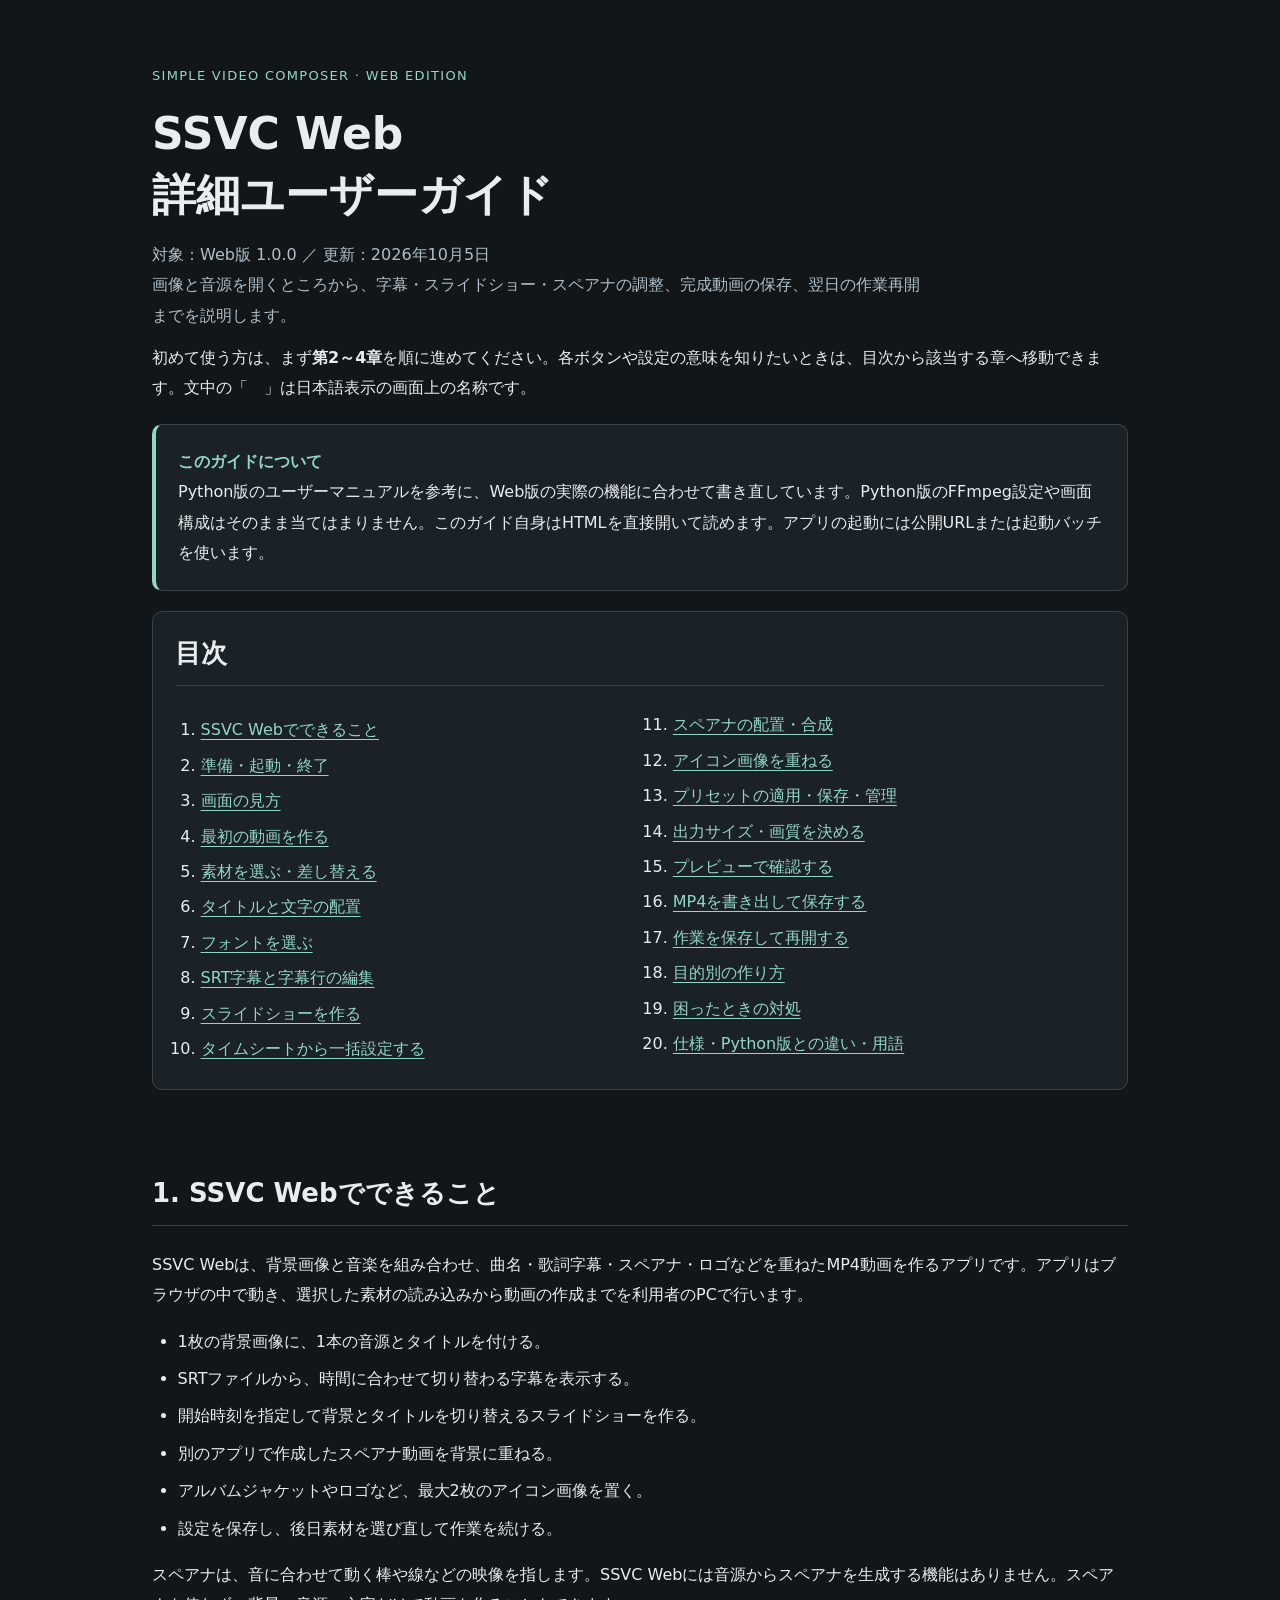
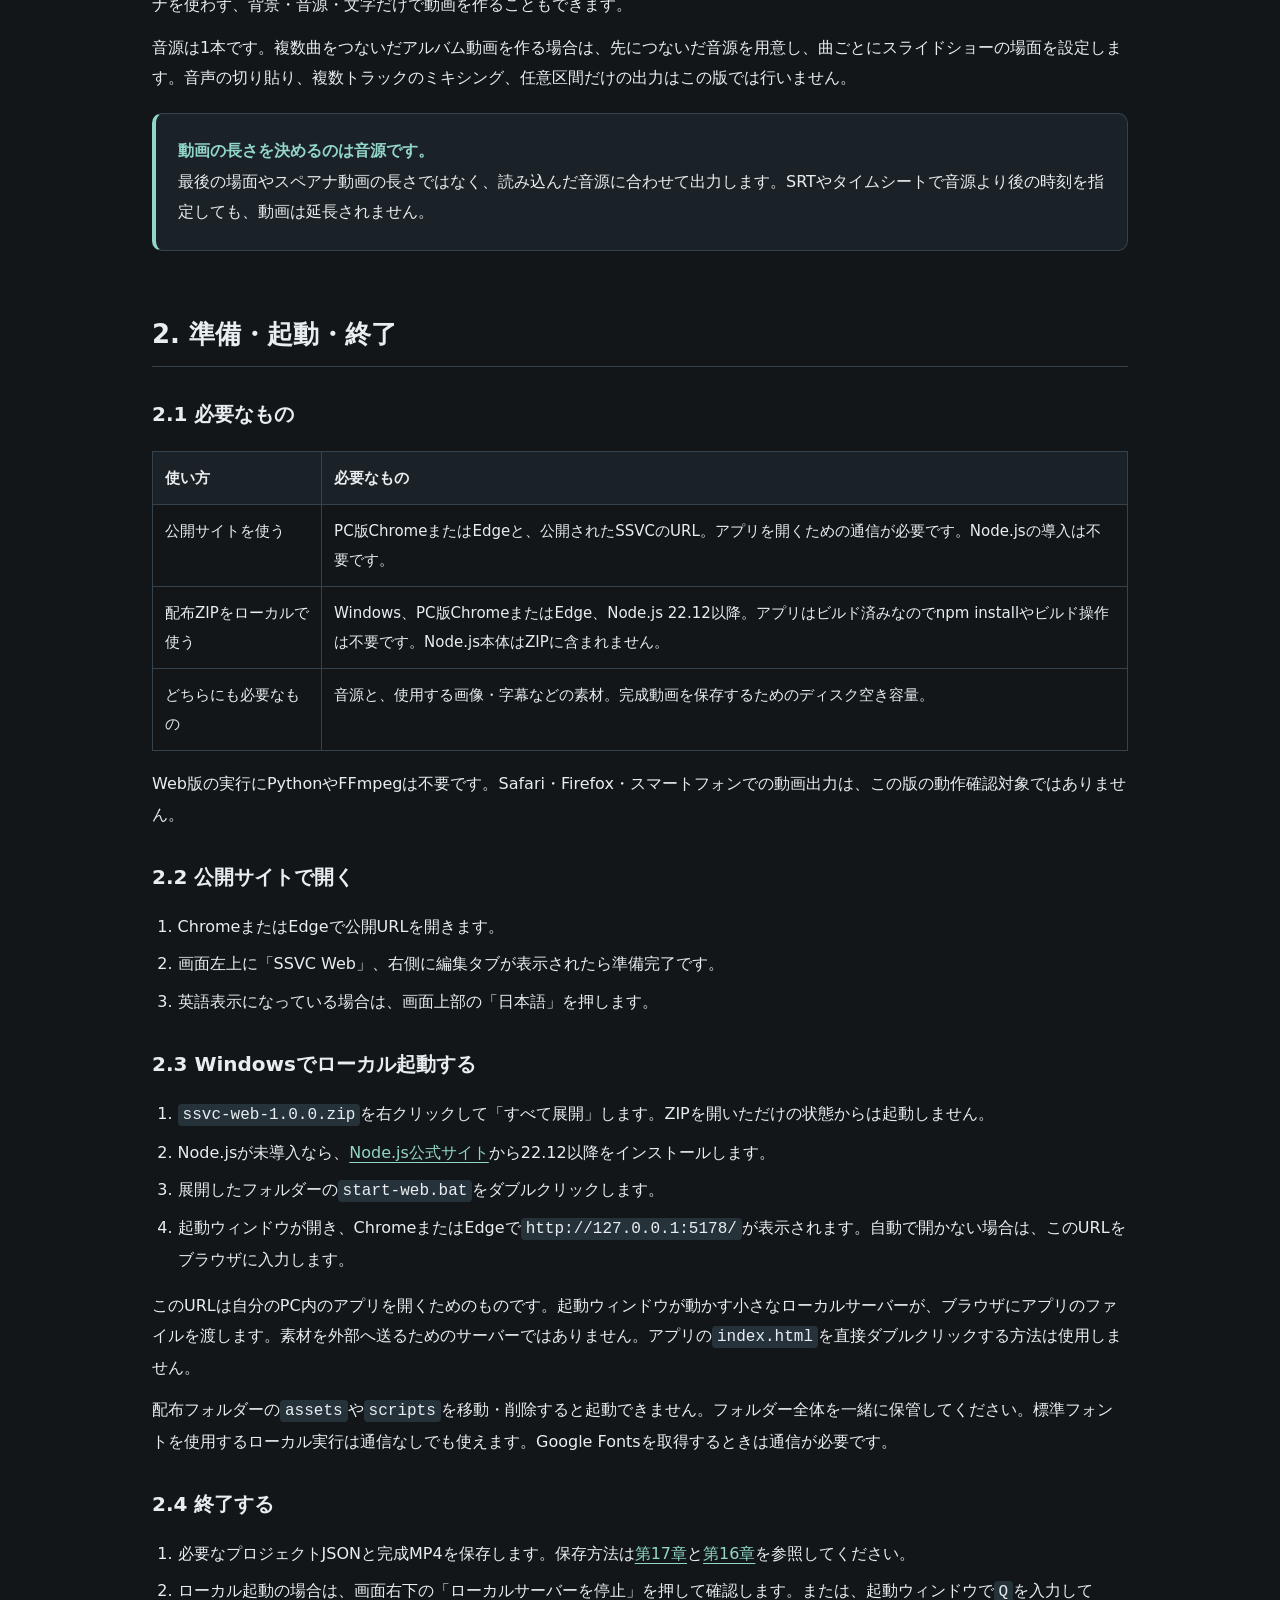
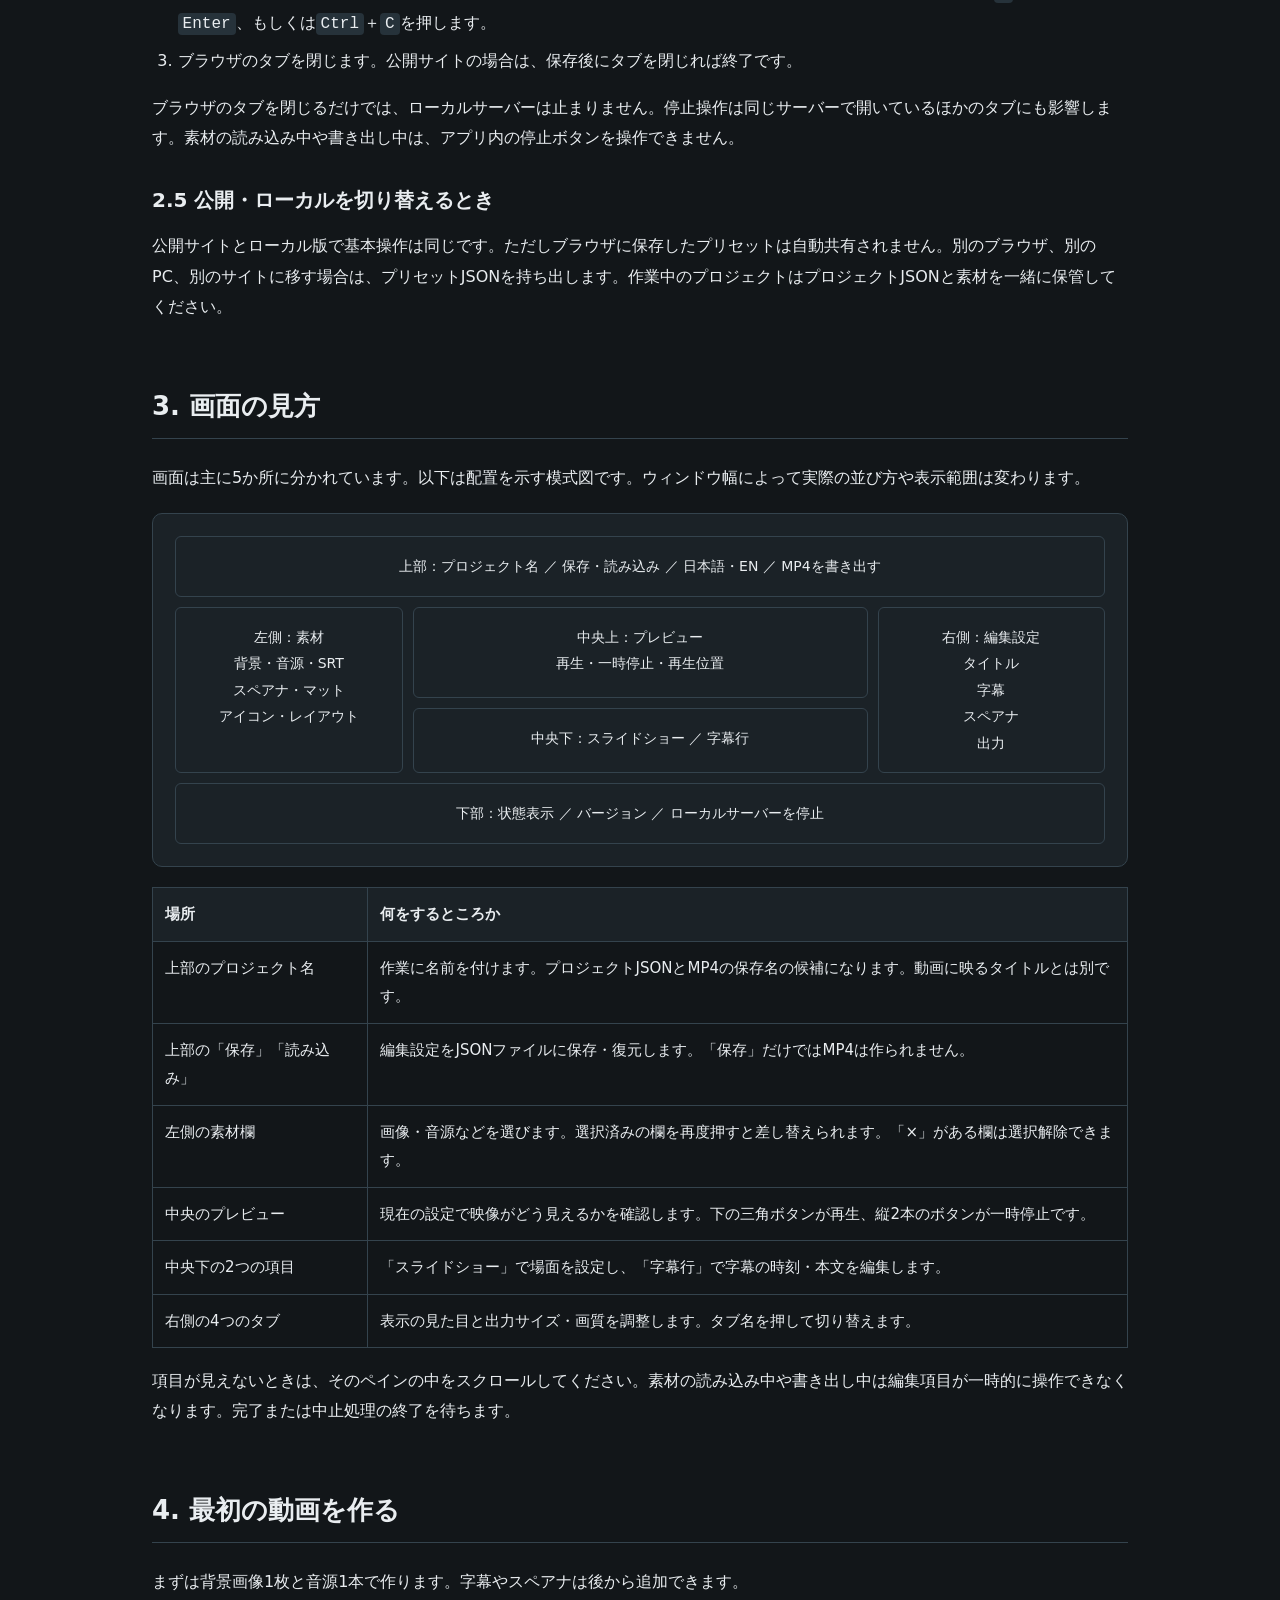
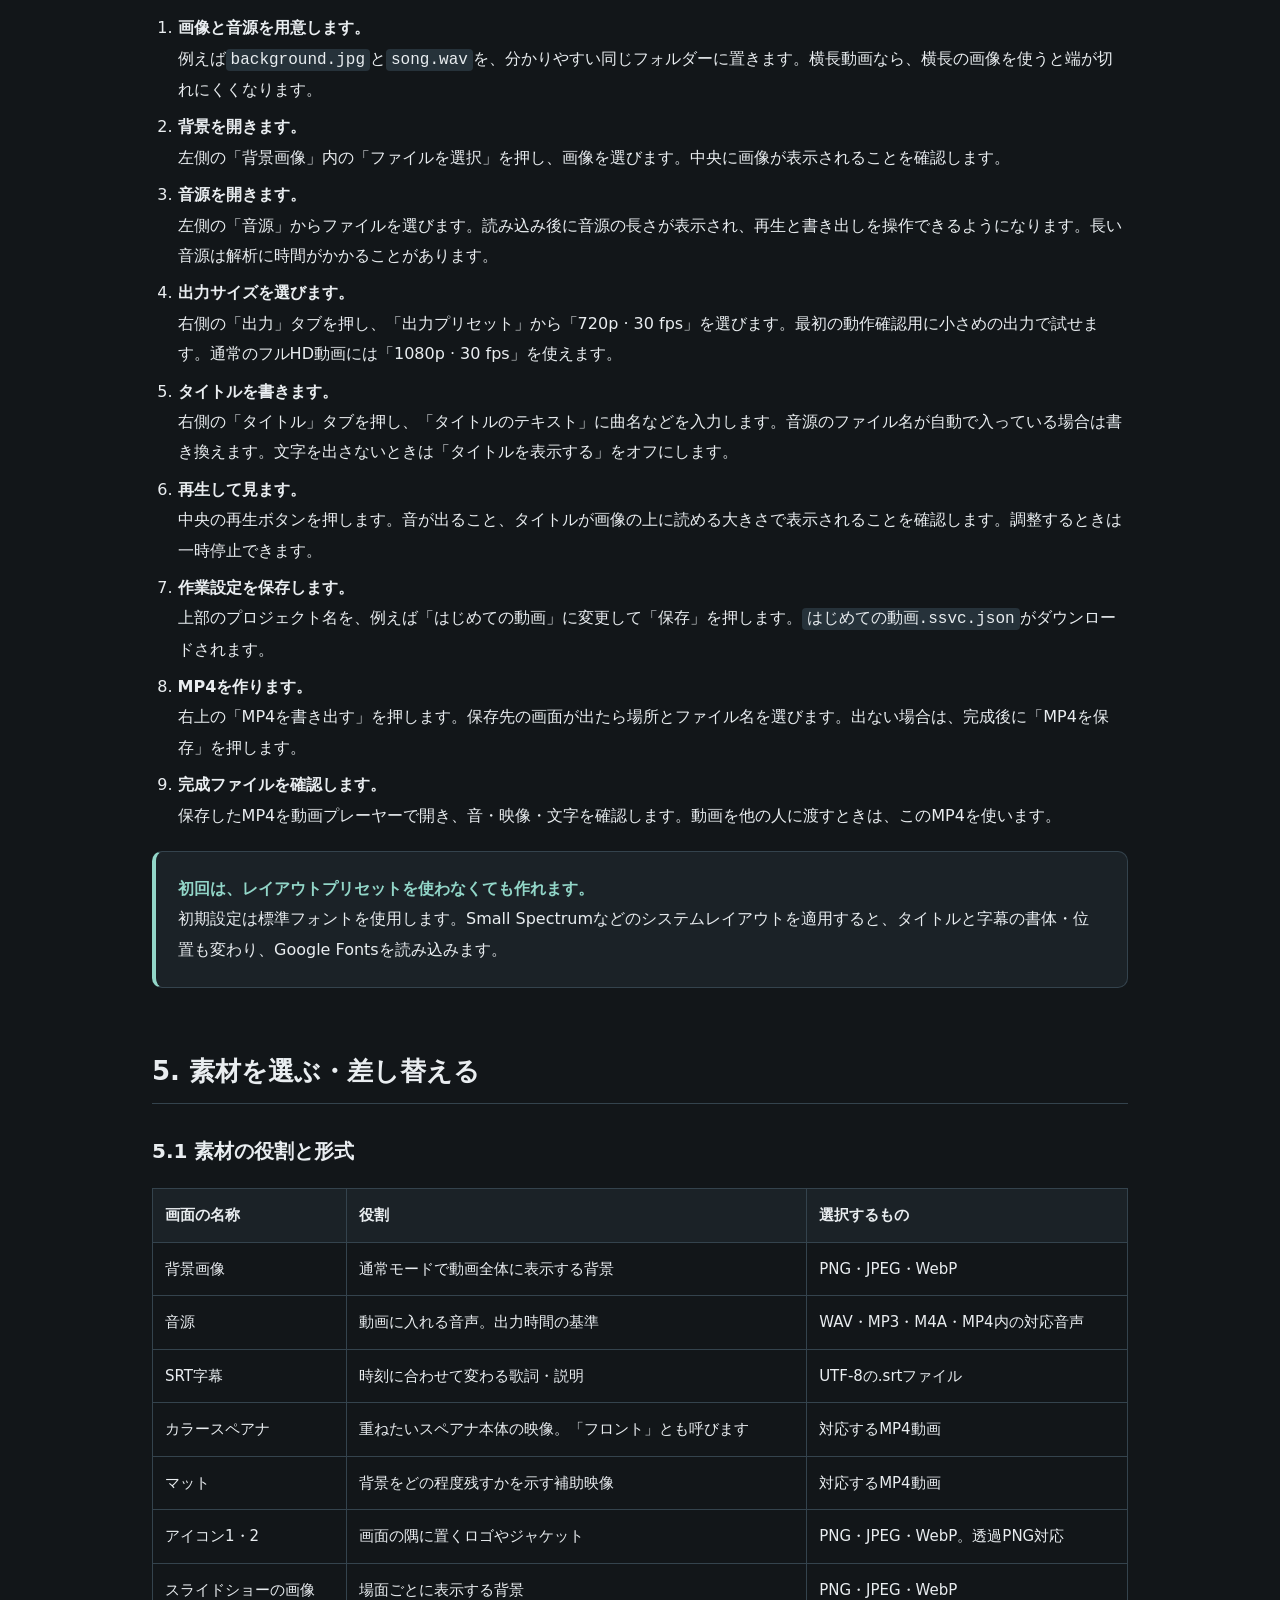
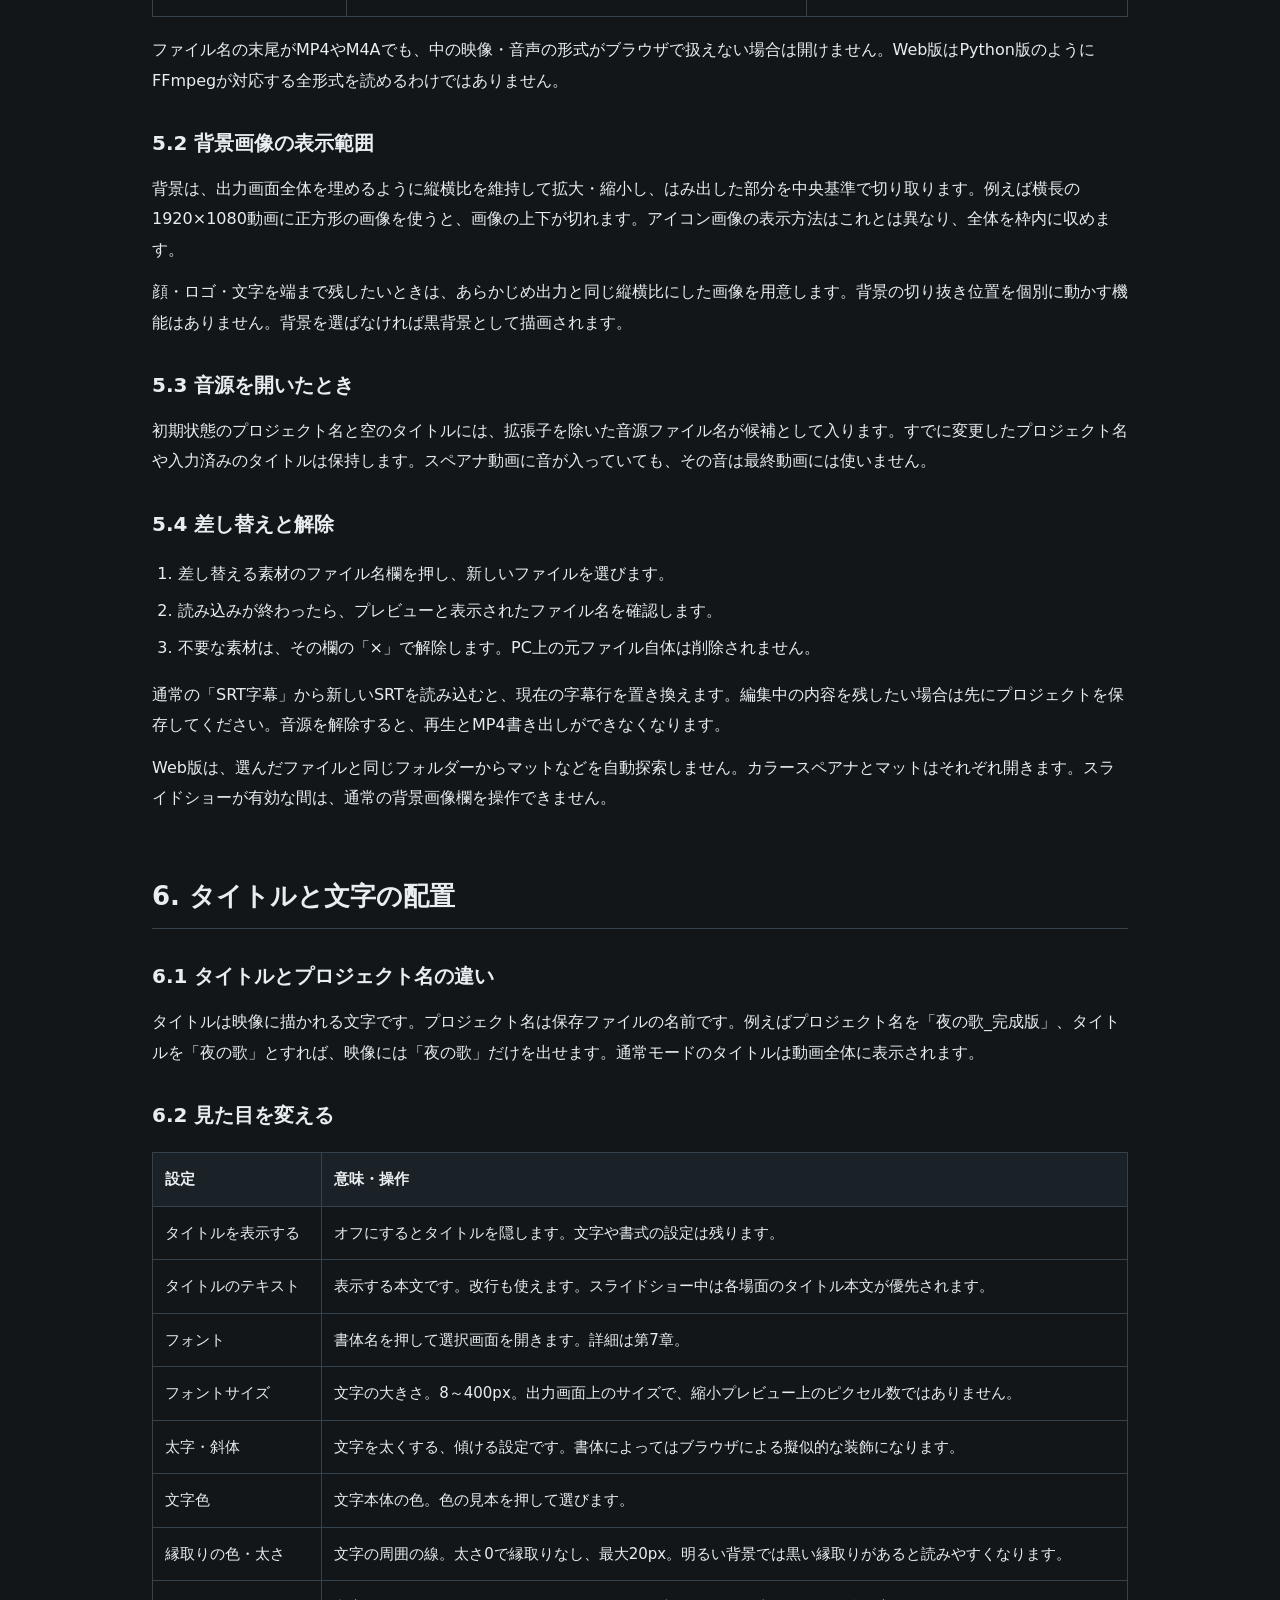
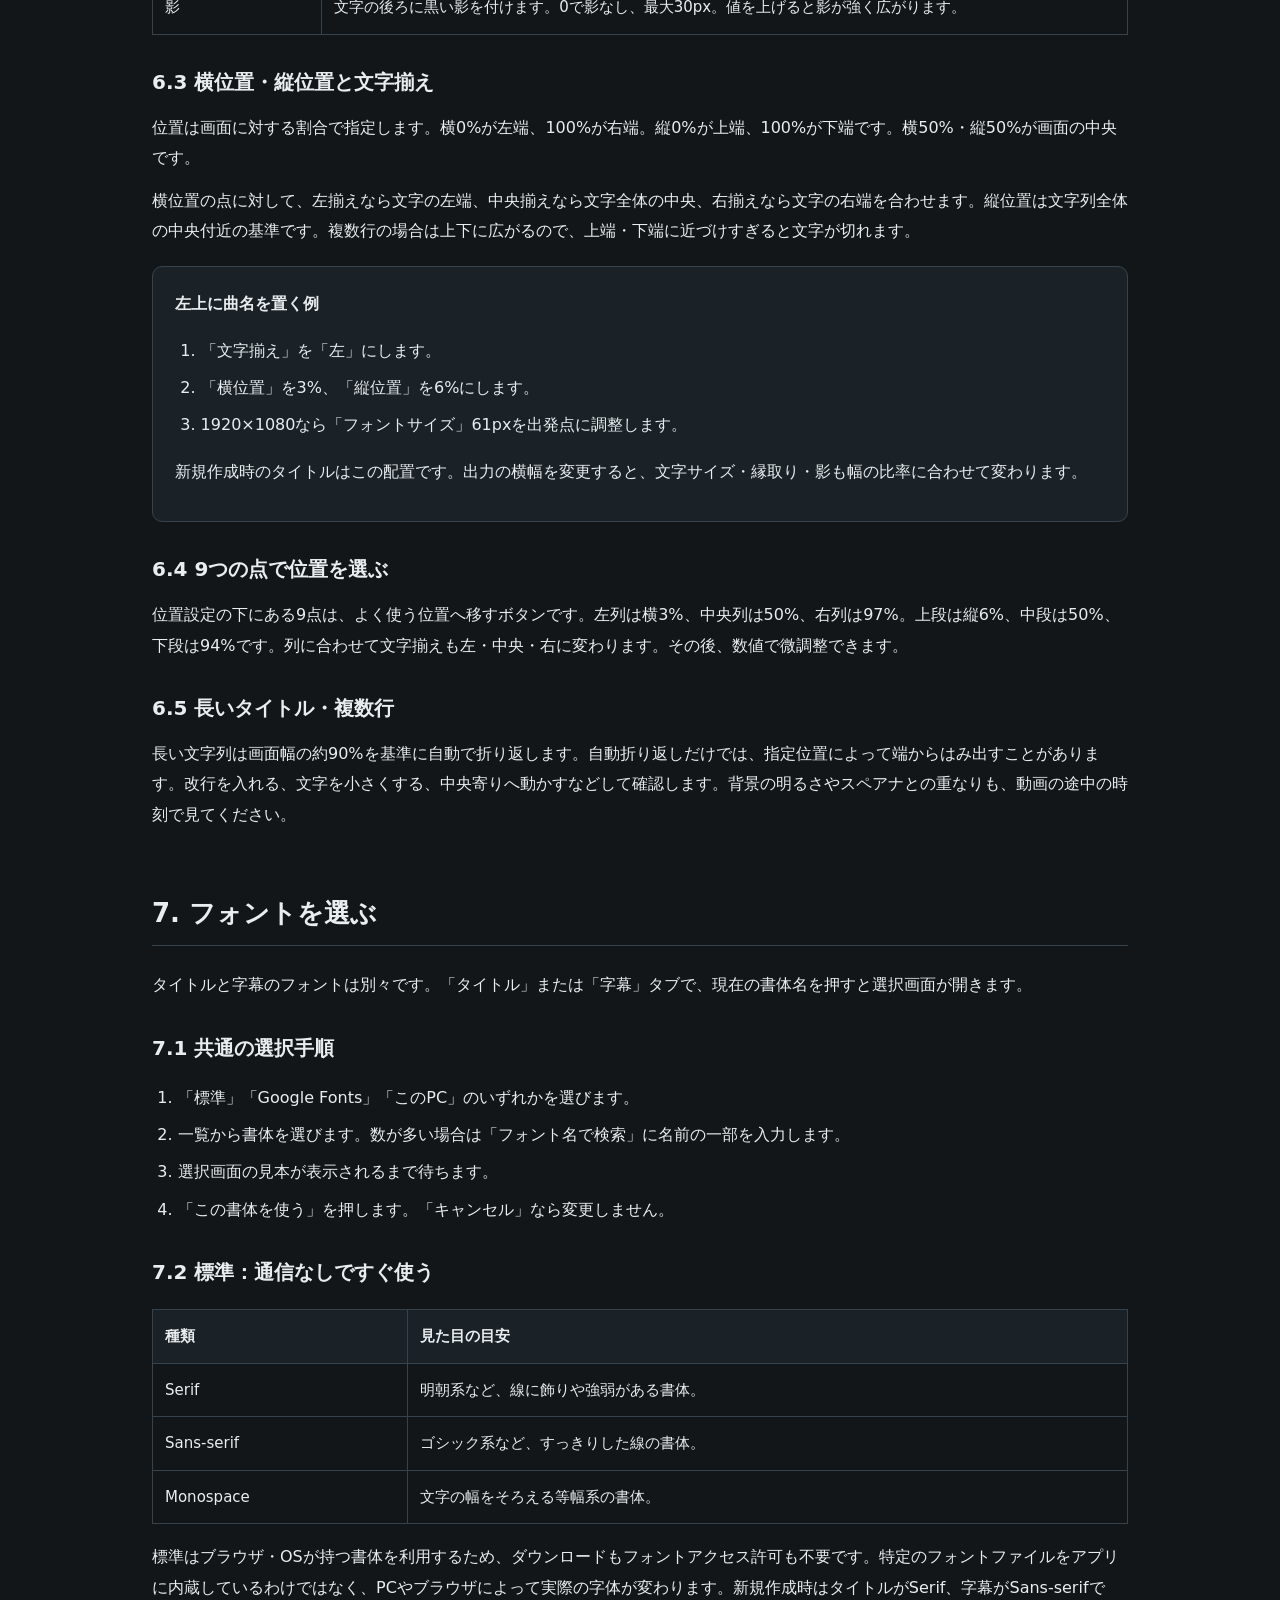
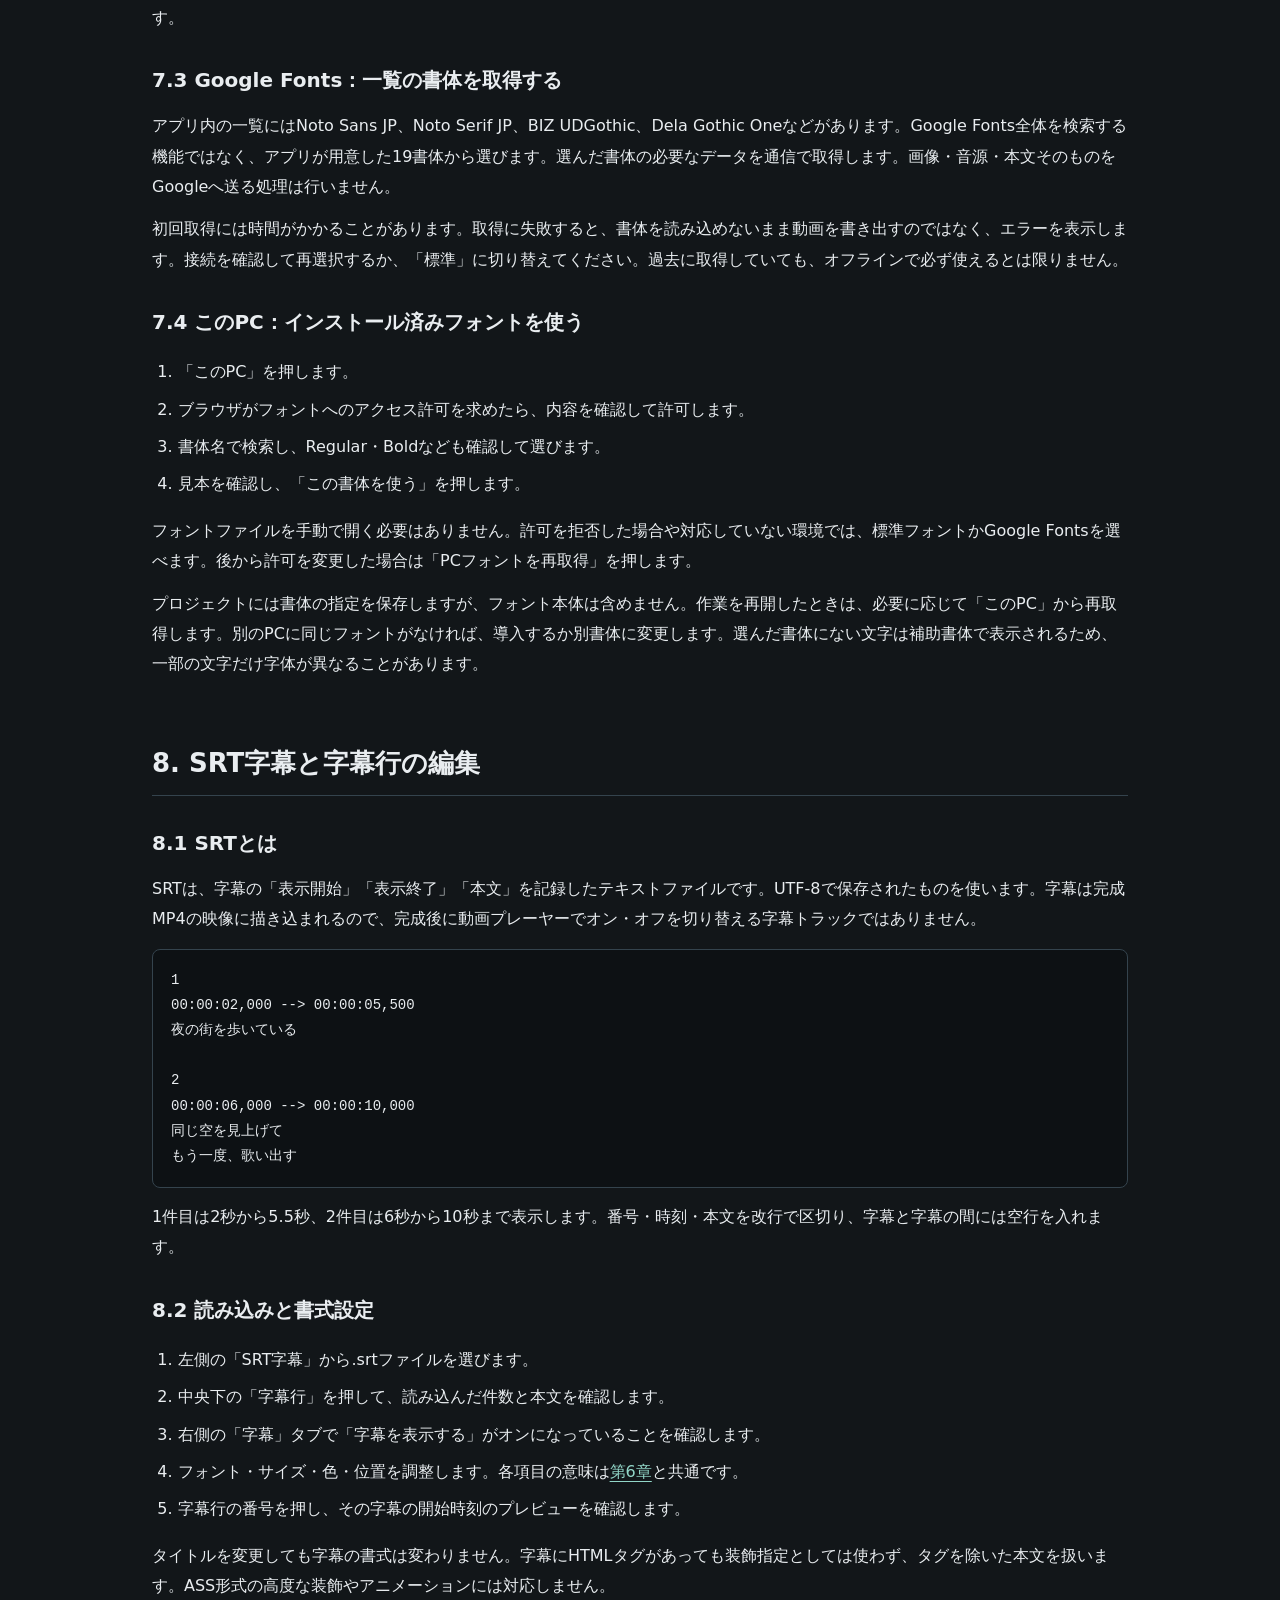
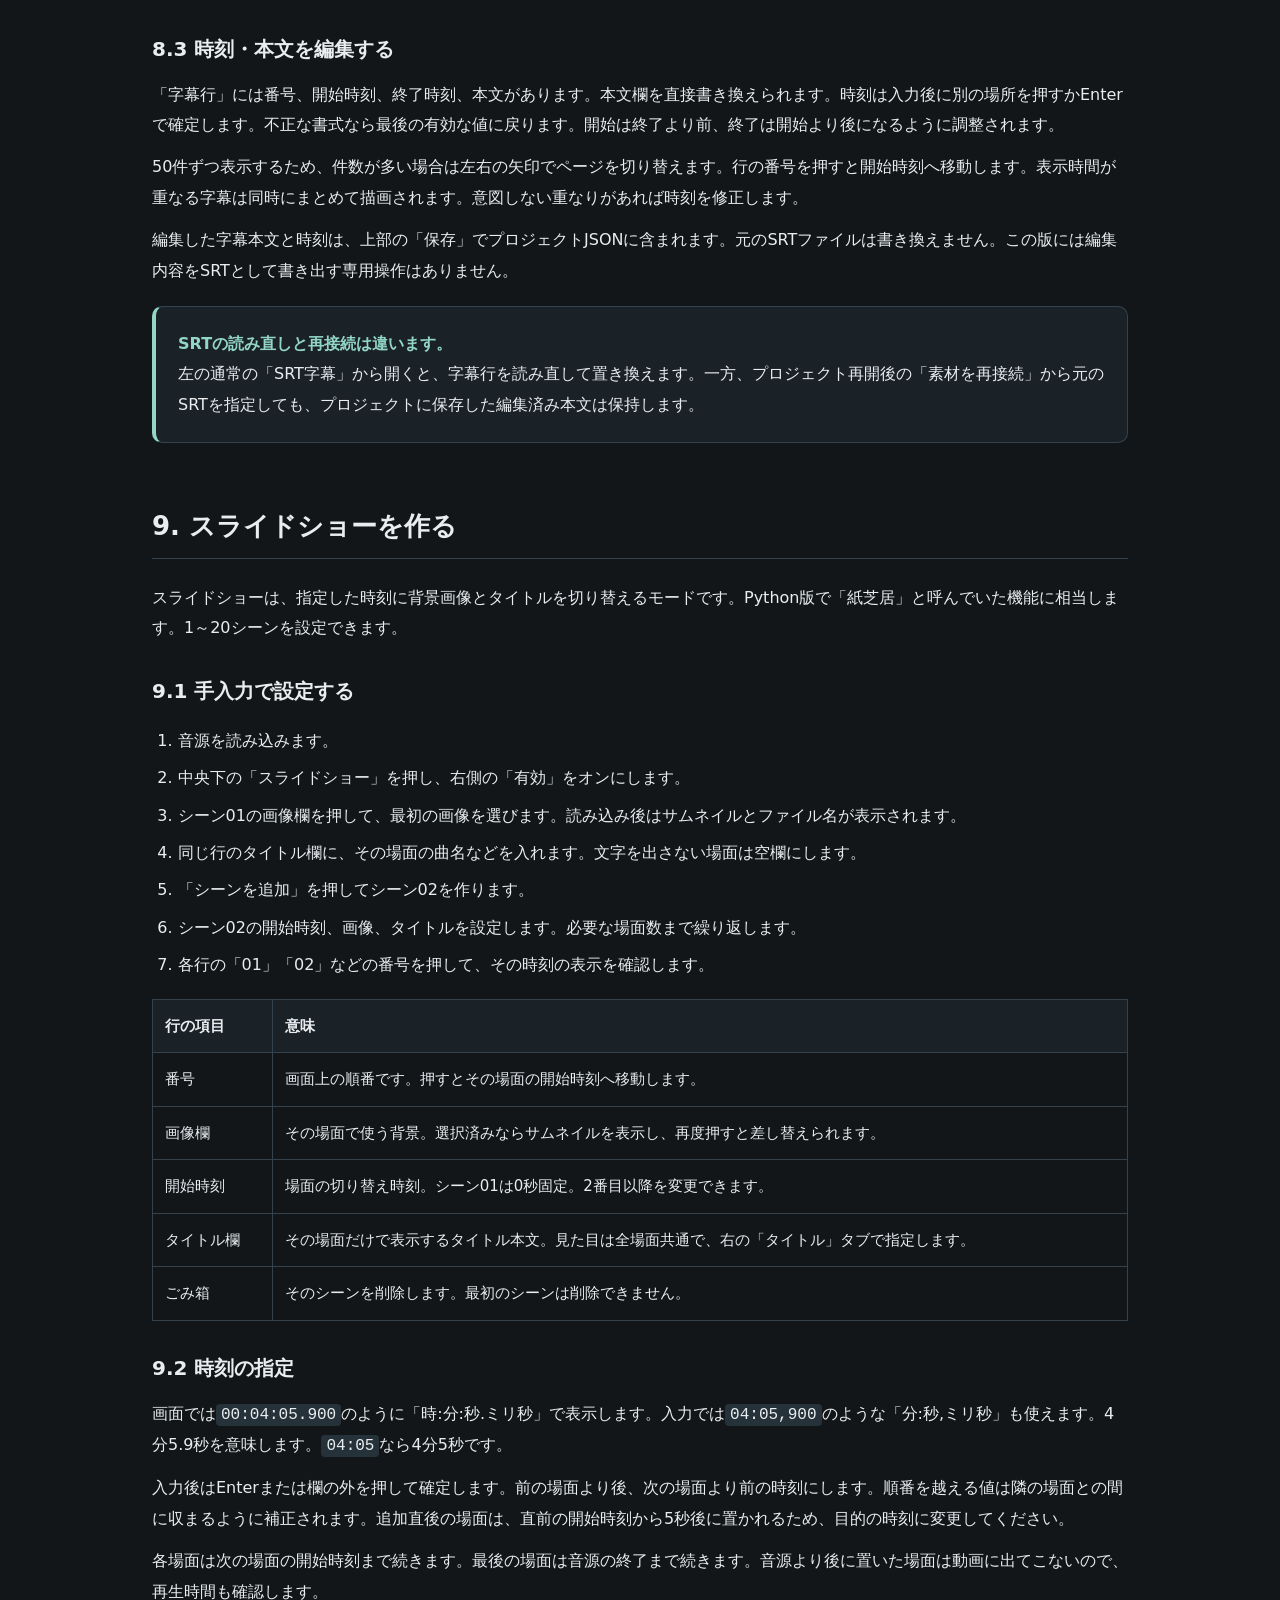
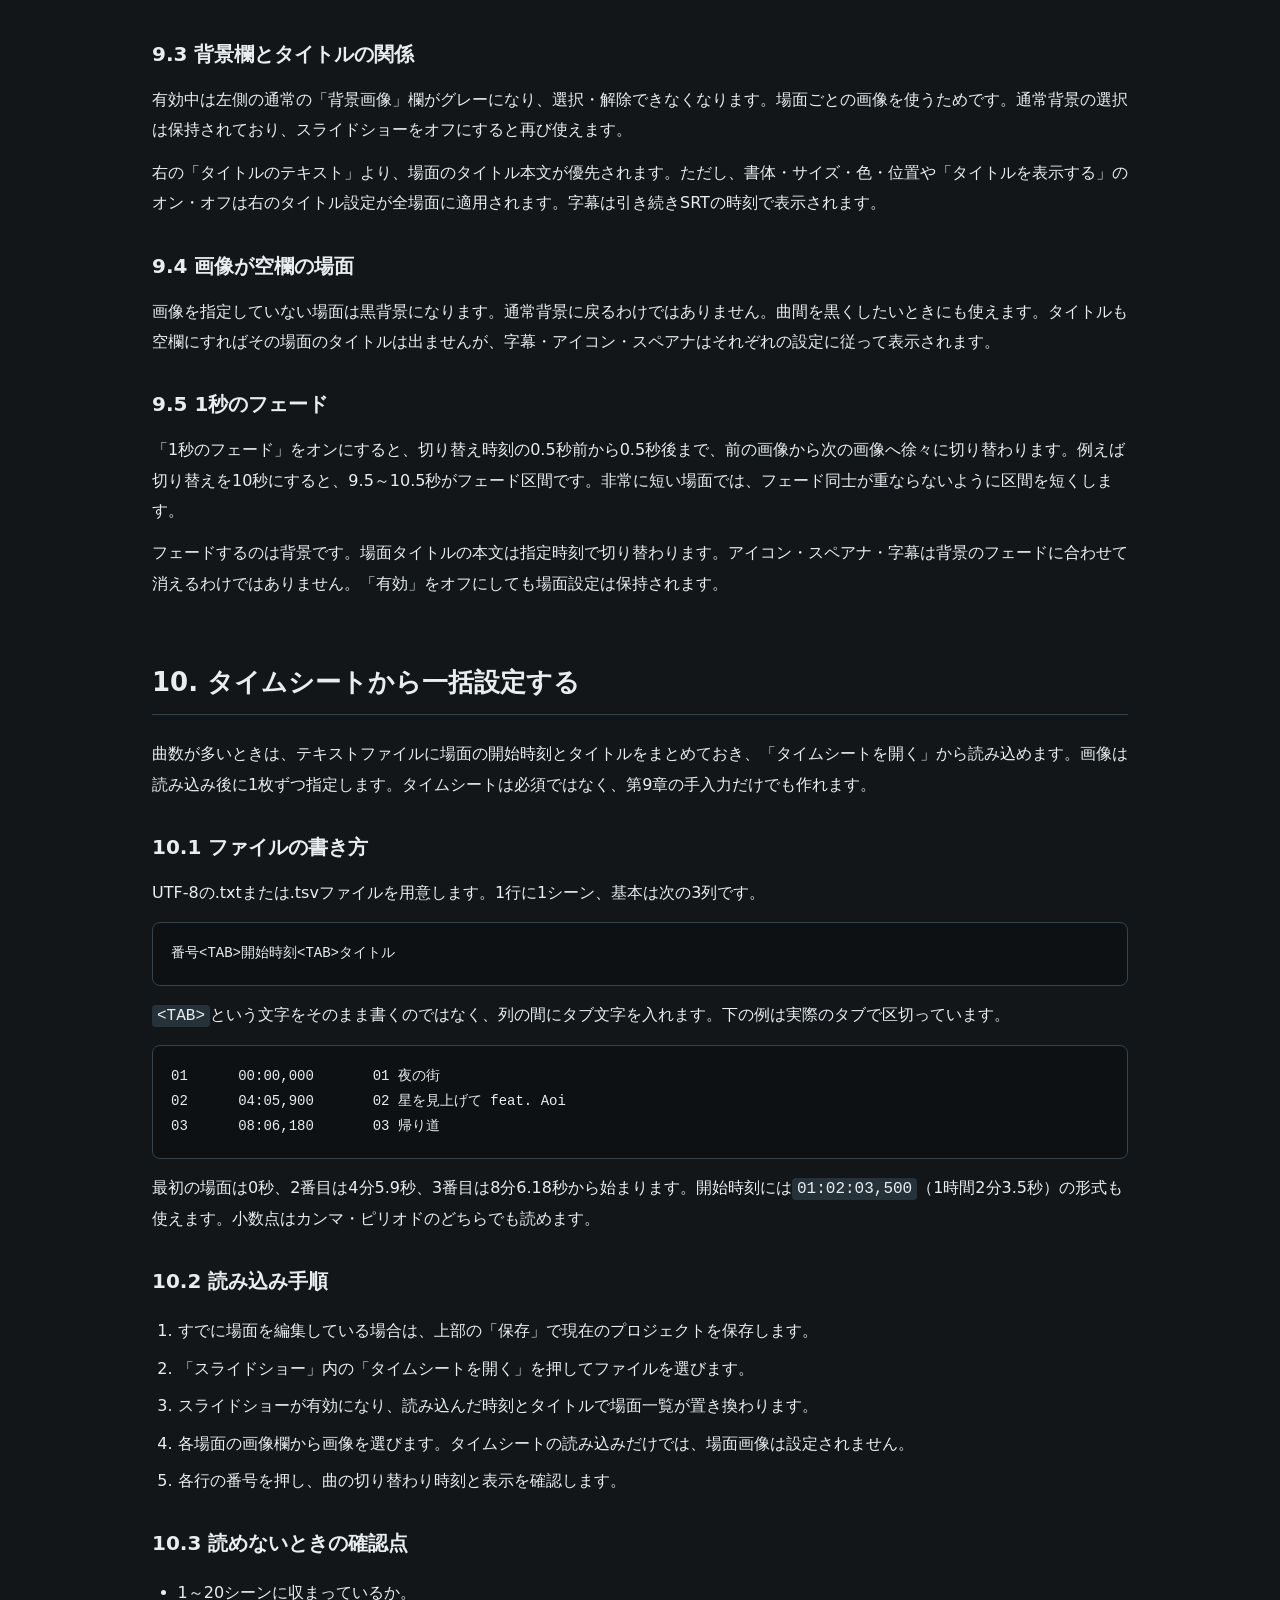
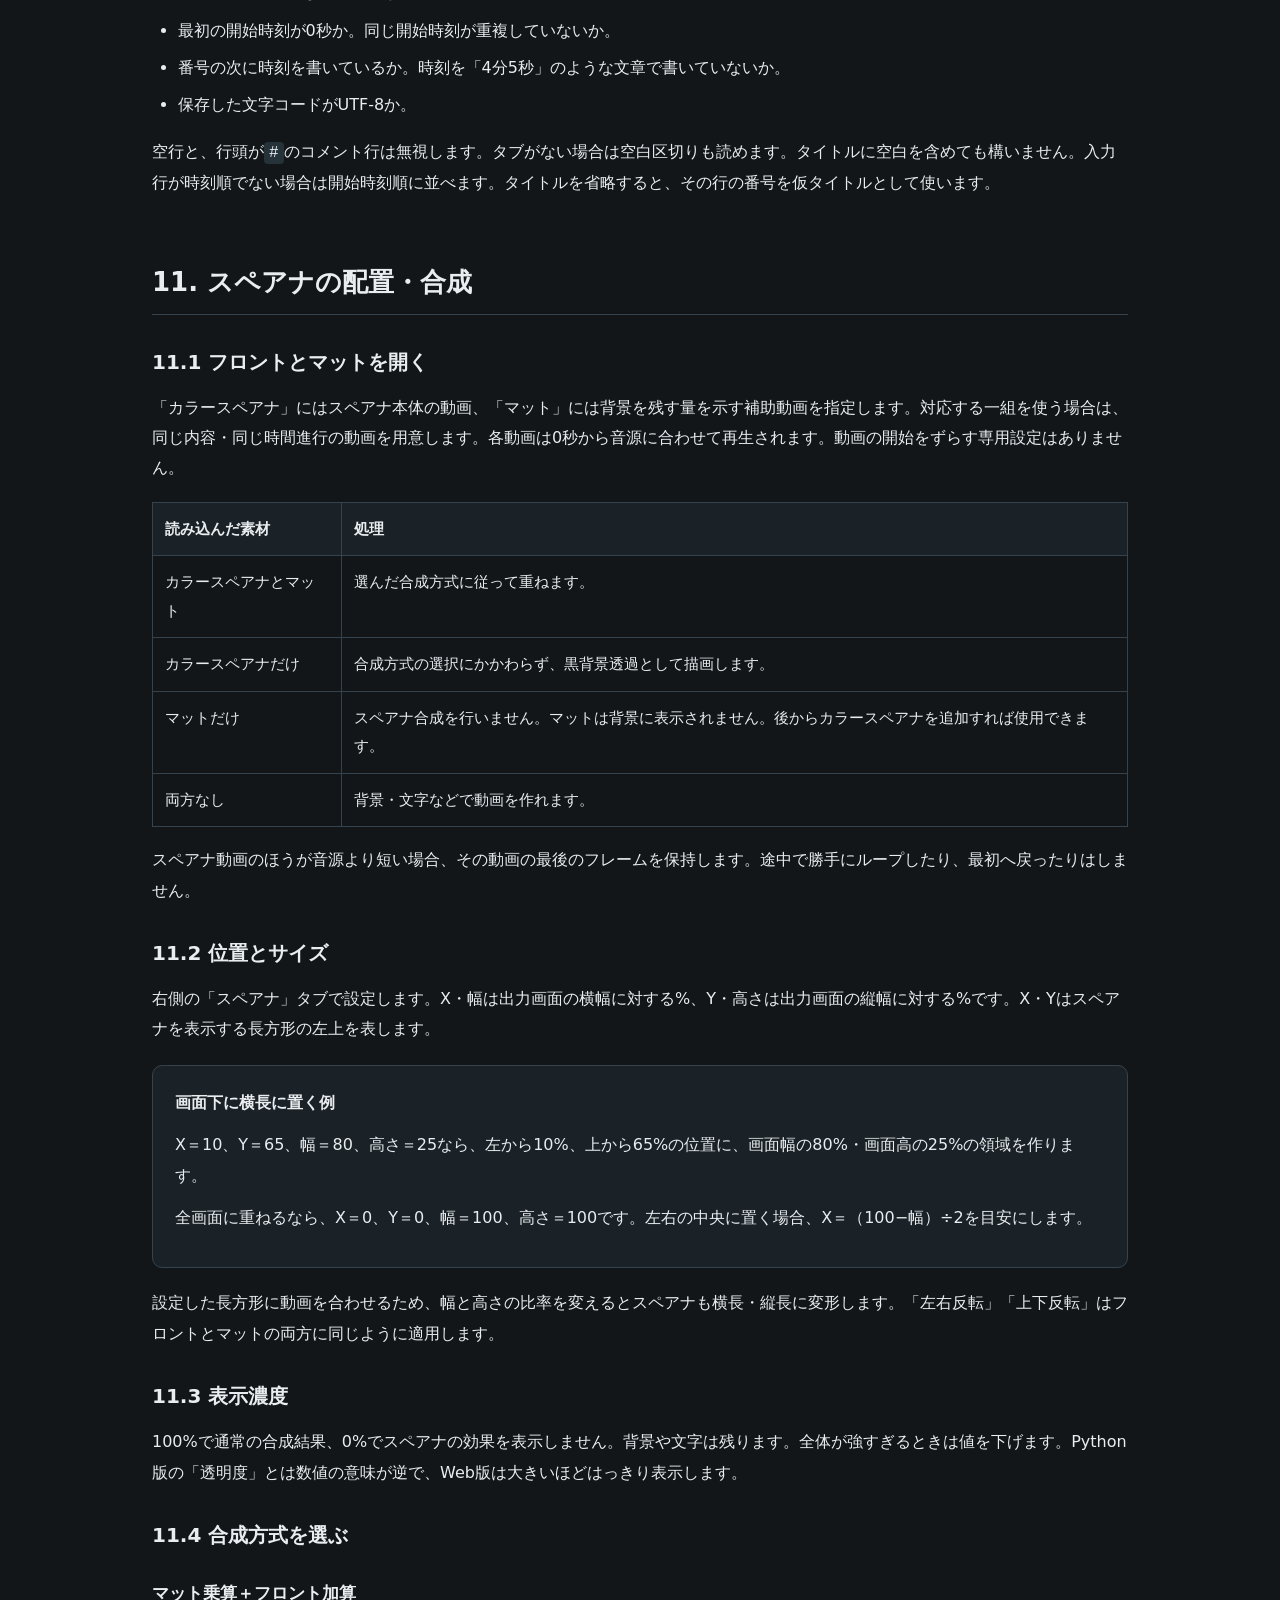
==== MANUAL.html @ 3e2c1a2f "initial upload." ====
<!doctype html>
<html lang="ja">
<head>
<meta charset="utf-8">
<meta name="viewport" content="width=device-width, initial-scale=1">
<link rel="icon" href="data:,">
<title>SSVC Web 1.0.0 詳細ユーザーガイド</title>
<style>
:root{color-scheme:dark;--bg:#121619;--panel:#1b2227;--text:#e9edf0;--muted:#b0bec8;--line:#34434d;--accent:#92d6c8}
*{box-sizing:border-box}html{scroll-padding-top:24px}body{margin:0;background:var(--bg);color:var(--text);font:16px/1.9 system-ui,"Yu Gothic",sans-serif}a{color:var(--accent);text-underline-offset:4px}a:hover{color:#fff}header,main,footer{max-width:1040px;margin:auto;padding:32px}header{padding-top:64px}header .tag{color:var(--accent);font-size:13px;letter-spacing:.1em}h1{font-size:clamp(28px,5vw,44px);line-height:1.4;margin:14px 0}h2{font-size:26px;line-height:1.5;border-bottom:1px solid var(--line);padding-bottom:12px;margin:0 0 24px}h3{font-size:20px;margin:28px 0 10px}h4{font-size:17px;margin-bottom:8px}p{margin:12px 0}section{margin:0 0 64px;scroll-margin-top:24px}.lead{color:var(--muted);max-width:780px}nav,.note,.example,.map{background:var(--panel);border:1px solid var(--line);border-radius:10px;padding:22px;margin:20px 0}nav ol{columns:2;column-gap:40px;margin-bottom:0}nav li{break-inside:avoid;margin:5px 0}.note{border-left:4px solid var(--accent)}.note strong{color:var(--accent)}ol,ul{padding-left:1.6em}li{margin:7px 0}li p{margin:5px 0}table{width:100%;border-collapse:collapse;margin:18px 0;font-size:15px;overflow-wrap:anywhere}th,td{text-align:left;vertical-align:top;padding:12px;border:1px solid var(--line)}th{background:var(--panel)}td:first-child{min-width:100px}code,kbd{font-family:Consolas,monospace;background:#26323a;border-radius:4px;padding:2px 5px;overflow-wrap:anywhere}pre{background:#0d1114;border:1px solid var(--line);padding:18px;border-radius:8px;white-space:pre-wrap;overflow-wrap:anywhere;font:14px/1.8 Consolas,monospace}pre code{background:none;padding:0}small,.muted{color:var(--muted)}.map{display:grid;grid-template-columns:1fr 2fr 1fr;gap:10px;text-align:center;font-size:14px}.map div{border:1px solid var(--line);padding:16px 8px;border-radius:6px}.map .wide{grid-column:1/-1}.map .center{grid-column:2}.map .right{grid-column:3;grid-row:2/4}.map .left{grid-column:1;grid-row:2/4}.back{font-size:14px}footer{border-top:1px solid var(--line);color:var(--muted)}@media(max-width:640px){header,main,footer{padding:22px 16px}header{padding-top:36px}nav ol{columns:1}table{font-size:13px}th,td{padding:8px}td:first-child{min-width:0}h2{font-size:23px}.map{grid-template-columns:1fr;font-size:14px}.map div,.map .center,.map .right,.map .left{grid-column:1;grid-row:auto}section{margin-bottom:44px}}@media print{:root{color-scheme:light;--bg:#fff;--panel:#f3f5f5;--text:#111;--muted:#444;--line:#bbb;--accent:#17695c}body{font-size:10pt;line-height:1.65}header,main,footer{max-width:none;padding:0}header{margin-bottom:24px}h1{font-size:26pt}h2{font-size:18pt;break-after:avoid}h3,h4{break-after:avoid}section{margin-bottom:28px}tr,.note,.example,pre{break-inside:avoid}a{color:#17695c}code,kbd{background:#eee}pre{background:#f8f8f8}.back{display:none}@page{size:A4;margin:18mm}}
</style>
</head>
<body>
<header id="top">
<div class="tag">SIMPLE VIDEO COMPOSER · WEB EDITION</div>
<h1>SSVC Web<br>詳細ユーザーガイド</h1>
<p class="lead">対象：Web版 1.0.0 ／ 更新：2026年10月5日<br>画像と音源を開くところから、字幕・スライドショー・スペアナの調整、完成動画の保存、翌日の作業再開までを説明します。</p>
<p>初めて使う方は、まず<strong>第2～4章</strong>を順に進めてください。各ボタンや設定の意味を知りたいときは、目次から該当する章へ移動できます。文中の「　」は日本語表示の画面上の名称です。</p>
<div class="note"><strong>このガイドについて</strong><br>Python版のユーザーマニュアルを参考に、Web版の実際の機能に合わせて書き直しています。Python版のFFmpeg設定や画面構成はそのまま当てはまりません。このガイド自身はHTMLを直接開いて読めます。アプリの起動には公開URLまたは起動バッチを使います。</div>
<nav aria-label="目次"><h2>目次</h2><ol>
<li><a href="#overview">SSVC Webでできること</a></li>
<li><a href="#startup">準備・起動・終了</a></li>
<li><a href="#screen">画面の見方</a></li>
<li><a href="#first-video">最初の動画を作る</a></li>
<li><a href="#media">素材を選ぶ・差し替える</a></li>
<li><a href="#title">タイトルと文字の配置</a></li>
<li><a href="#fonts">フォントを選ぶ</a></li>
<li><a href="#subtitles">SRT字幕と字幕行の編集</a></li>
<li><a href="#slideshow">スライドショーを作る</a></li>
<li><a href="#timesheet">タイムシートから一括設定する</a></li>
<li><a href="#spectrum">スペアナの配置・合成</a></li>
<li><a href="#icons">アイコン画像を重ねる</a></li>
<li><a href="#presets">プリセットの適用・保存・管理</a></li>
<li><a href="#output">出力サイズ・画質を決める</a></li>
<li><a href="#preview">プレビューで確認する</a></li>
<li><a href="#export">MP4を書き出して保存する</a></li>
<li><a href="#projects">作業を保存して再開する</a></li>
<li><a href="#recipes">目的別の作り方</a></li>
<li><a href="#troubleshooting">困ったときの対処</a></li>
<li><a href="#reference">仕様・Python版との違い・用語</a></li>
</ol></nav>
</header>
<main>
<section id="overview"><h2>1. SSVC Webでできること</h2>
<p>SSVC Webは、背景画像と音楽を組み合わせ、曲名・歌詞字幕・スペアナ・ロゴなどを重ねたMP4動画を作るアプリです。アプリはブラウザの中で動き、選択した素材の読み込みから動画の作成までを利用者のPCで行います。</p>
<ul><li>1枚の背景画像に、1本の音源とタイトルを付ける。</li><li>SRTファイルから、時間に合わせて切り替わる字幕を表示する。</li><li>開始時刻を指定して背景とタイトルを切り替えるスライドショーを作る。</li><li>別のアプリで作成したスペアナ動画を背景に重ねる。</li><li>アルバムジャケットやロゴなど、最大2枚のアイコン画像を置く。</li><li>設定を保存し、後日素材を選び直して作業を続ける。</li></ul>
<p>スペアナは、音に合わせて動く棒や線などの映像を指します。SSVC Webには音源からスペアナを生成する機能はありません。スペアナを使わず、背景・音源・文字だけで動画を作ることもできます。</p>
<p>音源は1本です。複数曲をつないだアルバム動画を作る場合は、先につないだ音源を用意し、曲ごとにスライドショーの場面を設定します。音声の切り貼り、複数トラックのミキシング、任意区間だけの出力はこの版では行いません。</p>
<div class="note"><strong>動画の長さを決めるのは音源です。</strong><br>最後の場面やスペアナ動画の長さではなく、読み込んだ音源に合わせて出力します。SRTやタイムシートで音源より後の時刻を指定しても、動画は延長されません。</div>
</section>

<section id="startup"><h2>2. 準備・起動・終了</h2>
<h3>2.1 必要なもの</h3>
<table><thead><tr><th>使い方</th><th>必要なもの</th></tr></thead><tbody><tr><td>公開サイトを使う</td><td>PC版ChromeまたはEdgeと、公開されたSSVCのURL。アプリを開くための通信が必要です。Node.jsの導入は不要です。</td></tr><tr><td>配布ZIPをローカルで使う</td><td>Windows、PC版ChromeまたはEdge、Node.js 22.12以降。アプリはビルド済みなのでnpm installやビルド操作は不要です。Node.js本体はZIPに含まれません。</td></tr><tr><td>どちらにも必要なもの</td><td>音源と、使用する画像・字幕などの素材。完成動画を保存するためのディスク空き容量。</td></tr></tbody></table>
<p>Web版の実行にPythonやFFmpegは不要です。Safari・Firefox・スマートフォンでの動画出力は、この版の動作確認対象ではありません。</p>
<h3>2.2 公開サイトで開く</h3>
<ol><li>ChromeまたはEdgeで公開URLを開きます。</li><li>画面左上に「SSVC Web」、右側に編集タブが表示されたら準備完了です。</li><li>英語表示になっている場合は、画面上部の「日本語」を押します。</li></ol>
<h3>2.3 Windowsでローカル起動する</h3>
<ol><li><code>ssvc-web-1.0.0.zip</code>を右クリックして「すべて展開」します。ZIPを開いただけの状態からは起動しません。</li><li>Node.jsが未導入なら、<a href="https://nodejs.org/">Node.js公式サイト</a>から22.12以降をインストールします。</li><li>展開したフォルダーの<code>start-web.bat</code>をダブルクリックします。</li><li>起動ウィンドウが開き、ChromeまたはEdgeで<code>http://127.0.0.1:5178/</code>が表示されます。自動で開かない場合は、このURLをブラウザに入力します。</li></ol>
<p>このURLは自分のPC内のアプリを開くためのものです。起動ウィンドウが動かす小さなローカルサーバーが、ブラウザにアプリのファイルを渡します。素材を外部へ送るためのサーバーではありません。アプリの<code>index.html</code>を直接ダブルクリックする方法は使用しません。</p>
<p>配布フォルダーの<code>assets</code>や<code>scripts</code>を移動・削除すると起動できません。フォルダー全体を一緒に保管してください。標準フォントを使用するローカル実行は通信なしでも使えます。Google Fontsを取得するときは通信が必要です。</p>
<h3>2.4 終了する</h3>
<ol><li>必要なプロジェクトJSONと完成MP4を保存します。保存方法は<a href="#projects">第17章</a>と<a href="#export">第16章</a>を参照してください。</li><li>ローカル起動の場合は、画面右下の「ローカルサーバーを停止」を押して確認します。または、起動ウィンドウで<kbd>Q</kbd>を入力して<kbd>Enter</kbd>、もしくは<kbd>Ctrl</kbd>＋<kbd>C</kbd>を押します。</li><li>ブラウザのタブを閉じます。公開サイトの場合は、保存後にタブを閉じれば終了です。</li></ol>
<p>ブラウザのタブを閉じるだけでは、ローカルサーバーは止まりません。停止操作は同じサーバーで開いているほかのタブにも影響します。素材の読み込み中や書き出し中は、アプリ内の停止ボタンを操作できません。</p>
<h3>2.5 公開・ローカルを切り替えるとき</h3>
<p>公開サイトとローカル版で基本操作は同じです。ただしブラウザに保存したプリセットは自動共有されません。別のブラウザ、別のPC、別のサイトに移す場合は、プリセットJSONを持ち出します。作業中のプロジェクトはプロジェクトJSONと素材を一緒に保管してください。</p>
</section>

<section id="screen"><h2>3. 画面の見方</h2>
<p>画面は主に5か所に分かれています。以下は配置を示す模式図です。ウィンドウ幅によって実際の並び方や表示範囲は変わります。</p>
<div class="map" aria-label="画面構成の模式図"><div class="wide">上部：プロジェクト名 ／ 保存・読み込み ／ 日本語・EN ／ MP4を書き出す</div><div class="left">左側：素材<br>背景・音源・SRT<br>スペアナ・マット<br>アイコン・レイアウト</div><div class="center">中央上：プレビュー<br>再生・一時停止・再生位置</div><div class="right">右側：編集設定<br>タイトル<br>字幕<br>スペアナ<br>出力</div><div class="center">中央下：スライドショー ／ 字幕行</div><div class="wide">下部：状態表示 ／ バージョン ／ ローカルサーバーを停止</div></div>
<table><thead><tr><th>場所</th><th>何をするところか</th></tr></thead><tbody><tr><td>上部のプロジェクト名</td><td>作業に名前を付けます。プロジェクトJSONとMP4の保存名の候補になります。動画に映るタイトルとは別です。</td></tr><tr><td>上部の「保存」「読み込み」</td><td>編集設定をJSONファイルに保存・復元します。「保存」だけではMP4は作られません。</td></tr><tr><td>左側の素材欄</td><td>画像・音源などを選びます。選択済みの欄を再度押すと差し替えられます。「×」がある欄は選択解除できます。</td></tr><tr><td>中央のプレビュー</td><td>現在の設定で映像がどう見えるかを確認します。下の三角ボタンが再生、縦2本のボタンが一時停止です。</td></tr><tr><td>中央下の2つの項目</td><td>「スライドショー」で場面を設定し、「字幕行」で字幕の時刻・本文を編集します。</td></tr><tr><td>右側の4つのタブ</td><td>表示の見た目と出力サイズ・画質を調整します。タブ名を押して切り替えます。</td></tr></tbody></table>
<p>項目が見えないときは、そのペインの中をスクロールしてください。素材の読み込み中や書き出し中は編集項目が一時的に操作できなくなります。完了または中止処理の終了を待ちます。</p>
</section>

<section id="first-video"><h2>4. 最初の動画を作る</h2>
<p>まずは背景画像1枚と音源1本で作ります。字幕やスペアナは後から追加できます。</p>
<ol><li><strong>画像と音源を用意します。</strong><br>例えば<code>background.jpg</code>と<code>song.wav</code>を、分かりやすい同じフォルダーに置きます。横長動画なら、横長の画像を使うと端が切れにくくなります。</li><li><strong>背景を開きます。</strong><br>左側の「背景画像」内の「ファイルを選択」を押し、画像を選びます。中央に画像が表示されることを確認します。</li><li><strong>音源を開きます。</strong><br>左側の「音源」からファイルを選びます。読み込み後に音源の長さが表示され、再生と書き出しを操作できるようになります。長い音源は解析に時間がかかることがあります。</li><li><strong>出力サイズを選びます。</strong><br>右側の「出力」タブを押し、「出力プリセット」から「720p · 30 fps」を選びます。最初の動作確認用に小さめの出力で試せます。通常のフルHD動画には「1080p · 30 fps」を使えます。</li><li><strong>タイトルを書きます。</strong><br>右側の「タイトル」タブを押し、「タイトルのテキスト」に曲名などを入力します。音源のファイル名が自動で入っている場合は書き換えます。文字を出さないときは「タイトルを表示する」をオフにします。</li><li><strong>再生して見ます。</strong><br>中央の再生ボタンを押します。音が出ること、タイトルが画像の上に読める大きさで表示されることを確認します。調整するときは一時停止できます。</li><li><strong>作業設定を保存します。</strong><br>上部のプロジェクト名を、例えば「はじめての動画」に変更して「保存」を押します。<code>はじめての動画.ssvc.json</code>がダウンロードされます。</li><li><strong>MP4を作ります。</strong><br>右上の「MP4を書き出す」を押します。保存先の画面が出たら場所とファイル名を選びます。出ない場合は、完成後に「MP4を保存」を押します。</li><li><strong>完成ファイルを確認します。</strong><br>保存したMP4を動画プレーヤーで開き、音・映像・文字を確認します。動画を他の人に渡すときは、このMP4を使います。</li></ol>
<div class="note"><strong>初回は、レイアウトプリセットを使わなくても作れます。</strong><br>初期設定は標準フォントを使用します。Small Spectrumなどのシステムレイアウトを適用すると、タイトルと字幕の書体・位置も変わり、Google Fontsを読み込みます。</div>
</section>

<section id="media"><h2>5. 素材を選ぶ・差し替える</h2>
<h3>5.1 素材の役割と形式</h3>
<table><thead><tr><th>画面の名称</th><th>役割</th><th>選択するもの</th></tr></thead><tbody><tr><td>背景画像</td><td>通常モードで動画全体に表示する背景</td><td>PNG・JPEG・WebP</td></tr><tr><td>音源</td><td>動画に入れる音声。出力時間の基準</td><td>WAV・MP3・M4A・MP4内の対応音声</td></tr><tr><td>SRT字幕</td><td>時刻に合わせて変わる歌詞・説明</td><td>UTF-8の.srtファイル</td></tr><tr><td>カラースペアナ</td><td>重ねたいスペアナ本体の映像。「フロント」とも呼びます</td><td>対応するMP4動画</td></tr><tr><td>マット</td><td>背景をどの程度残すかを示す補助映像</td><td>対応するMP4動画</td></tr><tr><td>アイコン1・2</td><td>画面の隅に置くロゴやジャケット</td><td>PNG・JPEG・WebP。透過PNG対応</td></tr><tr><td>スライドショーの画像</td><td>場面ごとに表示する背景</td><td>PNG・JPEG・WebP</td></tr></tbody></table>
<p>ファイル名の末尾がMP4やM4Aでも、中の映像・音声の形式がブラウザで扱えない場合は開けません。Web版はPython版のようにFFmpegが対応する全形式を読めるわけではありません。</p>
<h3>5.2 背景画像の表示範囲</h3>
<p>背景は、出力画面全体を埋めるように縦横比を維持して拡大・縮小し、はみ出した部分を中央基準で切り取ります。例えば横長の1920×1080動画に正方形の画像を使うと、画像の上下が切れます。アイコン画像の表示方法はこれとは異なり、全体を枠内に収めます。</p>
<p>顔・ロゴ・文字を端まで残したいときは、あらかじめ出力と同じ縦横比にした画像を用意します。背景の切り抜き位置を個別に動かす機能はありません。背景を選ばなければ黒背景として描画されます。</p>
<h3>5.3 音源を開いたとき</h3>
<p>初期状態のプロジェクト名と空のタイトルには、拡張子を除いた音源ファイル名が候補として入ります。すでに変更したプロジェクト名や入力済みのタイトルは保持します。スペアナ動画に音が入っていても、その音は最終動画には使いません。</p>
<h3>5.4 差し替えと解除</h3>
<ol><li>差し替える素材のファイル名欄を押し、新しいファイルを選びます。</li><li>読み込みが終わったら、プレビューと表示されたファイル名を確認します。</li><li>不要な素材は、その欄の「×」で解除します。PC上の元ファイル自体は削除されません。</li></ol>
<p>通常の「SRT字幕」から新しいSRTを読み込むと、現在の字幕行を置き換えます。編集中の内容を残したい場合は先にプロジェクトを保存してください。音源を解除すると、再生とMP4書き出しができなくなります。</p>
<p>Web版は、選んだファイルと同じフォルダーからマットなどを自動探索しません。カラースペアナとマットはそれぞれ開きます。スライドショーが有効な間は、通常の背景画像欄を操作できません。</p>
</section>

<section id="title"><h2>6. タイトルと文字の配置</h2>
<h3>6.1 タイトルとプロジェクト名の違い</h3>
<p>タイトルは映像に描かれる文字です。プロジェクト名は保存ファイルの名前です。例えばプロジェクト名を「夜の歌_完成版」、タイトルを「夜の歌」とすれば、映像には「夜の歌」だけを出せます。通常モードのタイトルは動画全体に表示されます。</p>
<h3>6.2 見た目を変える</h3>
<table><thead><tr><th>設定</th><th>意味・操作</th></tr></thead><tbody><tr><td>タイトルを表示する</td><td>オフにするとタイトルを隠します。文字や書式の設定は残ります。</td></tr><tr><td>タイトルのテキスト</td><td>表示する本文です。改行も使えます。スライドショー中は各場面のタイトル本文が優先されます。</td></tr><tr><td>フォント</td><td>書体名を押して選択画面を開きます。詳細は第7章。</td></tr><tr><td>フォントサイズ</td><td>文字の大きさ。8～400px。出力画面上のサイズで、縮小プレビュー上のピクセル数ではありません。</td></tr><tr><td>太字・斜体</td><td>文字を太くする、傾ける設定です。書体によってはブラウザによる擬似的な装飾になります。</td></tr><tr><td>文字色</td><td>文字本体の色。色の見本を押して選びます。</td></tr><tr><td>縁取りの色・太さ</td><td>文字の周囲の線。太さ0で縁取りなし、最大20px。明るい背景では黒い縁取りがあると読みやすくなります。</td></tr><tr><td>影</td><td>文字の後ろに黒い影を付けます。0で影なし、最大30px。値を上げると影が強く広がります。</td></tr></tbody></table>
<h3>6.3 横位置・縦位置と文字揃え</h3>
<p>位置は画面に対する割合で指定します。横0%が左端、100%が右端。縦0%が上端、100%が下端です。横50%・縦50%が画面の中央です。</p>
<p>横位置の点に対して、左揃えなら文字の左端、中央揃えなら文字全体の中央、右揃えなら文字の右端を合わせます。縦位置は文字列全体の中央付近の基準です。複数行の場合は上下に広がるので、上端・下端に近づけすぎると文字が切れます。</p>
<div class="example"><strong>左上に曲名を置く例</strong><ol><li>「文字揃え」を「左」にします。</li><li>「横位置」を3%、「縦位置」を6%にします。</li><li>1920×1080なら「フォントサイズ」61pxを出発点に調整します。</li></ol><p>新規作成時のタイトルはこの配置です。出力の横幅を変更すると、文字サイズ・縁取り・影も幅の比率に合わせて変わります。</p></div>
<h3>6.4 9つの点で位置を選ぶ</h3>
<p>位置設定の下にある9点は、よく使う位置へ移すボタンです。左列は横3%、中央列は50%、右列は97%。上段は縦6%、中段は50%、下段は94%です。列に合わせて文字揃えも左・中央・右に変わります。その後、数値で微調整できます。</p>
<h3>6.5 長いタイトル・複数行</h3>
<p>長い文字列は画面幅の約90%を基準に自動で折り返します。自動折り返しだけでは、指定位置によって端からはみ出すことがあります。改行を入れる、文字を小さくする、中央寄りへ動かすなどして確認します。背景の明るさやスペアナとの重なりも、動画の途中の時刻で見てください。</p>
</section>

<section id="fonts"><h2>7. フォントを選ぶ</h2>
<p>タイトルと字幕のフォントは別々です。「タイトル」または「字幕」タブで、現在の書体名を押すと選択画面が開きます。</p>
<h3>7.1 共通の選択手順</h3>
<ol><li>「標準」「Google Fonts」「このPC」のいずれかを選びます。</li><li>一覧から書体を選びます。数が多い場合は「フォント名で検索」に名前の一部を入力します。</li><li>選択画面の見本が表示されるまで待ちます。</li><li>「この書体を使う」を押します。「キャンセル」なら変更しません。</li></ol>
<h3>7.2 標準：通信なしですぐ使う</h3>
<table><thead><tr><th>種類</th><th>見た目の目安</th></tr></thead><tbody><tr><td>Serif</td><td>明朝系など、線に飾りや強弱がある書体。</td></tr><tr><td>Sans-serif</td><td>ゴシック系など、すっきりした線の書体。</td></tr><tr><td>Monospace</td><td>文字の幅をそろえる等幅系の書体。</td></tr></tbody></table>
<p>標準はブラウザ・OSが持つ書体を利用するため、ダウンロードもフォントアクセス許可も不要です。特定のフォントファイルをアプリに内蔵しているわけではなく、PCやブラウザによって実際の字体が変わります。新規作成時はタイトルがSerif、字幕がSans-serifです。</p>
<h3>7.3 Google Fonts：一覧の書体を取得する</h3>
<p>アプリ内の一覧にはNoto Sans JP、Noto Serif JP、BIZ UDGothic、Dela Gothic Oneなどがあります。Google Fonts全体を検索する機能ではなく、アプリが用意した19書体から選びます。選んだ書体の必要なデータを通信で取得します。画像・音源・本文そのものをGoogleへ送る処理は行いません。</p>
<p>初回取得には時間がかかることがあります。取得に失敗すると、書体を読み込めないまま動画を書き出すのではなく、エラーを表示します。接続を確認して再選択するか、「標準」に切り替えてください。過去に取得していても、オフラインで必ず使えるとは限りません。</p>
<h3>7.4 このPC：インストール済みフォントを使う</h3>
<ol><li>「このPC」を押します。</li><li>ブラウザがフォントへのアクセス許可を求めたら、内容を確認して許可します。</li><li>書体名で検索し、Regular・Boldなども確認して選びます。</li><li>見本を確認し、「この書体を使う」を押します。</li></ol>
<p>フォントファイルを手動で開く必要はありません。許可を拒否した場合や対応していない環境では、標準フォントかGoogle Fontsを選べます。後から許可を変更した場合は「PCフォントを再取得」を押します。</p>
<p>プロジェクトには書体の指定を保存しますが、フォント本体は含めません。作業を再開したときは、必要に応じて「このPC」から再取得します。別のPCに同じフォントがなければ、導入するか別書体に変更します。選んだ書体にない文字は補助書体で表示されるため、一部の文字だけ字体が異なることがあります。</p>
</section>

<section id="subtitles"><h2>8. SRT字幕と字幕行の編集</h2>
<h3>8.1 SRTとは</h3>
<p>SRTは、字幕の「表示開始」「表示終了」「本文」を記録したテキストファイルです。UTF-8で保存されたものを使います。字幕は完成MP4の映像に描き込まれるので、完成後に動画プレーヤーでオン・オフを切り替える字幕トラックではありません。</p>
<pre><code>1
00:00:02,000 --&gt; 00:00:05,500
夜の街を歩いている

2
00:00:06,000 --&gt; 00:00:10,000
同じ空を見上げて
もう一度、歌い出す</code></pre>
<p>1件目は2秒から5.5秒、2件目は6秒から10秒まで表示します。番号・時刻・本文を改行で区切り、字幕と字幕の間には空行を入れます。</p>
<h3>8.2 読み込みと書式設定</h3>
<ol><li>左側の「SRT字幕」から.srtファイルを選びます。</li><li>中央下の「字幕行」を押して、読み込んだ件数と本文を確認します。</li><li>右側の「字幕」タブで「字幕を表示する」がオンになっていることを確認します。</li><li>フォント・サイズ・色・位置を調整します。各項目の意味は<a href="#title">第6章</a>と共通です。</li><li>字幕行の番号を押し、その字幕の開始時刻のプレビューを確認します。</li></ol>
<p>タイトルを変更しても字幕の書式は変わりません。字幕にHTMLタグがあっても装飾指定としては使わず、タグを除いた本文を扱います。ASS形式の高度な装飾やアニメーションには対応しません。</p>
<h3>8.3 時刻・本文を編集する</h3>
<p>「字幕行」には番号、開始時刻、終了時刻、本文があります。本文欄を直接書き換えられます。時刻は入力後に別の場所を押すかEnterで確定します。不正な書式なら最後の有効な値に戻ります。開始は終了より前、終了は開始より後になるように調整されます。</p>
<p>50件ずつ表示するため、件数が多い場合は左右の矢印でページを切り替えます。行の番号を押すと開始時刻へ移動します。表示時間が重なる字幕は同時にまとめて描画されます。意図しない重なりがあれば時刻を修正します。</p>
<p>編集した字幕本文と時刻は、上部の「保存」でプロジェクトJSONに含まれます。元のSRTファイルは書き換えません。この版には編集内容をSRTとして書き出す専用操作はありません。</p>
<div class="note"><strong>SRTの読み直しと再接続は違います。</strong><br>左の通常の「SRT字幕」から開くと、字幕行を読み直して置き換えます。一方、プロジェクト再開後の「素材を再接続」から元のSRTを指定しても、プロジェクトに保存した編集済み本文は保持します。</div>
</section>

<section id="slideshow"><h2>9. スライドショーを作る</h2>
<p>スライドショーは、指定した時刻に背景画像とタイトルを切り替えるモードです。Python版で「紙芝居」と呼んでいた機能に相当します。1～20シーンを設定できます。</p>
<h3>9.1 手入力で設定する</h3>
<ol><li>音源を読み込みます。</li><li>中央下の「スライドショー」を押し、右側の「有効」をオンにします。</li><li>シーン01の画像欄を押して、最初の画像を選びます。読み込み後はサムネイルとファイル名が表示されます。</li><li>同じ行のタイトル欄に、その場面の曲名などを入れます。文字を出さない場面は空欄にします。</li><li>「シーンを追加」を押してシーン02を作ります。</li><li>シーン02の開始時刻、画像、タイトルを設定します。必要な場面数まで繰り返します。</li><li>各行の「01」「02」などの番号を押して、その時刻の表示を確認します。</li></ol>
<table><thead><tr><th>行の項目</th><th>意味</th></tr></thead><tbody><tr><td>番号</td><td>画面上の順番です。押すとその場面の開始時刻へ移動します。</td></tr><tr><td>画像欄</td><td>その場面で使う背景。選択済みならサムネイルを表示し、再度押すと差し替えられます。</td></tr><tr><td>開始時刻</td><td>場面の切り替え時刻。シーン01は0秒固定。2番目以降を変更できます。</td></tr><tr><td>タイトル欄</td><td>その場面だけで表示するタイトル本文。見た目は全場面共通で、右の「タイトル」タブで指定します。</td></tr><tr><td>ごみ箱</td><td>そのシーンを削除します。最初のシーンは削除できません。</td></tr></tbody></table>
<h3>9.2 時刻の指定</h3>
<p>画面では<code>00:04:05.900</code>のように「時:分:秒.ミリ秒」で表示します。入力では<code>04:05,900</code>のような「分:秒,ミリ秒」も使えます。4分5.9秒を意味します。<code>04:05</code>なら4分5秒です。</p>
<p>入力後はEnterまたは欄の外を押して確定します。前の場面より後、次の場面より前の時刻にします。順番を越える値は隣の場面との間に収まるように補正されます。追加直後の場面は、直前の開始時刻から5秒後に置かれるため、目的の時刻に変更してください。</p>
<p>各場面は次の場面の開始時刻まで続きます。最後の場面は音源の終了まで続きます。音源より後に置いた場面は動画に出てこないので、再生時間も確認します。</p>
<h3>9.3 背景欄とタイトルの関係</h3>
<p>有効中は左側の通常の「背景画像」欄がグレーになり、選択・解除できなくなります。場面ごとの画像を使うためです。通常背景の選択は保持されており、スライドショーをオフにすると再び使えます。</p>
<p>右の「タイトルのテキスト」より、場面のタイトル本文が優先されます。ただし、書体・サイズ・色・位置や「タイトルを表示する」のオン・オフは右のタイトル設定が全場面に適用されます。字幕は引き続きSRTの時刻で表示されます。</p>
<h3>9.4 画像が空欄の場面</h3>
<p>画像を指定していない場面は黒背景になります。通常背景に戻るわけではありません。曲間を黒くしたいときにも使えます。タイトルも空欄にすればその場面のタイトルは出ませんが、字幕・アイコン・スペアナはそれぞれの設定に従って表示されます。</p>
<h3>9.5 1秒のフェード</h3>
<p>「1秒のフェード」をオンにすると、切り替え時刻の0.5秒前から0.5秒後まで、前の画像から次の画像へ徐々に切り替わります。例えば切り替えを10秒にすると、9.5～10.5秒がフェード区間です。非常に短い場面では、フェード同士が重ならないように区間を短くします。</p>
<p>フェードするのは背景です。場面タイトルの本文は指定時刻で切り替わります。アイコン・スペアナ・字幕は背景のフェードに合わせて消えるわけではありません。「有効」をオフにしても場面設定は保持されます。</p>
</section>

<section id="timesheet"><h2>10. タイムシートから一括設定する</h2>
<p>曲数が多いときは、テキストファイルに場面の開始時刻とタイトルをまとめておき、「タイムシートを開く」から読み込めます。画像は読み込み後に1枚ずつ指定します。タイムシートは必須ではなく、第9章の手入力だけでも作れます。</p>
<h3>10.1 ファイルの書き方</h3>
<p>UTF-8の.txtまたは.tsvファイルを用意します。1行に1シーン、基本は次の3列です。</p>
<pre><code>番号&lt;TAB&gt;開始時刻&lt;TAB&gt;タイトル</code></pre>
<p><code>&lt;TAB&gt;</code>という文字をそのまま書くのではなく、列の間にタブ文字を入れます。下の例は実際のタブで区切っています。</p>
<pre><code>01	00:00,000	01 夜の街
02	04:05,900	02 星を見上げて feat. Aoi
03	08:06,180	03 帰り道</code></pre>
<p>最初の場面は0秒、2番目は4分5.9秒、3番目は8分6.18秒から始まります。開始時刻には<code>01:02:03,500</code>（1時間2分3.5秒）の形式も使えます。小数点はカンマ・ピリオドのどちらでも読めます。</p>
<h3>10.2 読み込み手順</h3>
<ol><li>すでに場面を編集している場合は、上部の「保存」で現在のプロジェクトを保存します。</li><li>「スライドショー」内の「タイムシートを開く」を押してファイルを選びます。</li><li>スライドショーが有効になり、読み込んだ時刻とタイトルで場面一覧が置き換わります。</li><li>各場面の画像欄から画像を選びます。タイムシートの読み込みだけでは、場面画像は設定されません。</li><li>各行の番号を押し、曲の切り替わり時刻と表示を確認します。</li></ol>
<h3>10.3 読めないときの確認点</h3>
<ul><li>1～20シーンに収まっているか。</li><li>最初の開始時刻が0秒か。同じ開始時刻が重複していないか。</li><li>番号の次に時刻を書いているか。時刻を「4分5秒」のような文章で書いていないか。</li><li>保存した文字コードがUTF-8か。</li></ul>
<p>空行と、行頭が<code>#</code>のコメント行は無視します。タブがない場合は空白区切りも読めます。タイトルに空白を含めても構いません。入力行が時刻順でない場合は開始時刻順に並べます。タイトルを省略すると、その行の番号を仮タイトルとして使います。</p>
</section>

<section id="spectrum"><h2>11. スペアナの配置・合成</h2>
<h3>11.1 フロントとマットを開く</h3>
<p>「カラースペアナ」にはスペアナ本体の動画、「マット」には背景を残す量を示す補助動画を指定します。対応する一組を使う場合は、同じ内容・同じ時間進行の動画を用意します。各動画は0秒から音源に合わせて再生されます。動画の開始をずらす専用設定はありません。</p>
<table><thead><tr><th>読み込んだ素材</th><th>処理</th></tr></thead><tbody><tr><td>カラースペアナとマット</td><td>選んだ合成方式に従って重ねます。</td></tr><tr><td>カラースペアナだけ</td><td>合成方式の選択にかかわらず、黒背景透過として描画します。</td></tr><tr><td>マットだけ</td><td>スペアナ合成を行いません。マットは背景に表示されません。後からカラースペアナを追加すれば使用できます。</td></tr><tr><td>両方なし</td><td>背景・文字などで動画を作れます。</td></tr></tbody></table>
<p>スペアナ動画のほうが音源より短い場合、その動画の最後のフレームを保持します。途中で勝手にループしたり、最初へ戻ったりはしません。</p>
<h3>11.2 位置とサイズ</h3>
<p>右側の「スペアナ」タブで設定します。X・幅は出力画面の横幅に対する%、Y・高さは出力画面の縦幅に対する%です。X・Yはスペアナを表示する長方形の左上を表します。</p>
<div class="example"><strong>画面下に横長に置く例</strong><p>X＝10、Y＝65、幅＝80、高さ＝25なら、左から10%、上から65%の位置に、画面幅の80%・画面高の25%の領域を作ります。</p><p>全画面に重ねるなら、X＝0、Y＝0、幅＝100、高さ＝100です。左右の中央に置く場合、X＝（100−幅）÷2を目安にします。</p></div>
<p>設定した長方形に動画を合わせるため、幅と高さの比率を変えるとスペアナも横長・縦長に変形します。「左右反転」「上下反転」はフロントとマットの両方に同じように適用します。</p>
<h3>11.3 表示濃度</h3>
<p>100%で通常の合成結果、0%でスペアナの効果を表示しません。背景や文字は残ります。全体が強すぎるときは値を下げます。Python版の「透明度」とは数値の意味が逆で、Web版は大きいほどはっきり表示します。</p>
<h3>11.4 合成方式を選ぶ</h3>
<h4>マット乗算＋フロント加算</h4>
<p>半透明表現を含む対応素材の組に使います。色ごとに「背景 × マット ＋ フロント」で合成します。マットの白は背景を残し、黒は消し、灰色は一部を残します。その上にフロントの明るさを足します。</p>
<p>例えば不透明度50%の赤を重ねるための組なら、フロントは半分の明るさの赤、マットは約50%の灰色という関係です。フロント側にすでに半透明の濃度が反映されている素材を使います。二値化・しきい値・アルファ強度はこの方式には適用しません。</p>
<h4>標準マスク</h4>
<p>マットの明るさを反転して、フロントを表示する量にします。白い部分は背景が見え、黒い部分はフロントが見えます。グレーの部分は中間の濃さになります。「標準マスクを二値化」「しきい値」「アルファ強度」で調整できます。</p>
<h4>黒背景透過</h4>
<p>フロントの黒や黒に近い部分を透明として扱います。マットなしで使えますが、スペアナ本体の暗い色や細い線も薄くなることがあります。黒を残す量は「黒の許容範囲」と「境界のぼかし」で調整します。</p>
<h4>比較（暗・明）</h4>
<p>背景とマットの暗いほうを選び、そこにフロントとの明るいほうを選ぶ比較合成です。素材によってほかの方式と結果が異なるため、プレビューで確認して選びます。</p>
<h3>11.5 マスクと黒背景透過の調整</h3>
<table><thead><tr><th>項目</th><th>効く方式</th><th>意味</th></tr></thead><tbody><tr><td>標準マスクを二値化</td><td>標準マスク</td><td>グレーの中間値を使わず、しきい値を境に白黒に分けます。半透明を残したいときはオフにします。</td></tr><tr><td>しきい値</td><td>標準マスク・二値化オン時</td><td>0～255。白黒を分ける境界です。初期値128。値を上げると、より明るいマット部分までフロントが現れやすくなります。</td></tr><tr><td>アルファ強度</td><td>標準マスク</td><td>0～5。マットから得た表示量の強さです。初期値1。下げると薄くなり、上げると不透明に近づきます。</td></tr><tr><td>黒の許容範囲</td><td>黒背景透過・フロントのみ</td><td>0～1。初期値0.05。上げると、黒に近いより明るい色まで透明になります。上げすぎると暗いバーも消えます。</td></tr><tr><td>境界のぼかし</td><td>黒背景透過・フロントのみ</td><td>0～1。初期値0.1。透明から不透明へ移る範囲のなめらかさです。上げると輪郭が柔らかく、薄くなりやすくなります。</td></tr></tbody></table>
<p>設定欄が見えていても、現在の合成方式で使わない値は結果を変えません。マットを用意していない場合は、選択欄が「標準マスク」でも実際には黒背景透過になる点に注意してください。</p>
</section>

<section id="icons"><h2>12. アイコン画像を重ねる</h2>
<p>ロゴやジャケットなどの小さな画像を、最大2枚まで動画の隅に置けます。左側の「アイコン画像」で設定します。</p>
<ol><li>「アイコン1」の「画像を開く」を押して画像を選びます。</li><li>2枚置く場合は「アイコン2」も選びます。</li><li>「配置」から右下・左下・右上・左上を選びます。2枚は同じ隅に横並びで置かれます。</li><li>プレビューを確認します。差し替えは画像欄を再度押し、解除は各アイコンの「×」です。</li></ol>
<p>1枚の枠は、動画の長辺の12.5%の正方形です。1920×1080でも1080×1920でも、1枚の枠は240×240pxです。1280×720なら160×160pxです。画像は縦横比を保って枠内に収め、切り抜きや引き伸ばしは行いません。正方形でない画像には、枠の中に余白ができます。</p>
<p>画面端からの余白は長辺の0.3%、アイコン同士の隙間は0.2%です。長辺1920pxなら、それぞれ約5.76pxと3.84pxです。2枚はどの隅でも左から1・2の順です。片方だけ指定しても、もう片方の空き枠は残しません。大きさ・余白・隙間はこの版では固定です。</p>
<div class="note"><strong>重なる順番：背景 → アイコン → スペアナ → タイトル・字幕</strong><br>アイコンは背景のすぐ上にあります。スペアナや文字と同じ場所に置くと、その下に隠れます。スライドショー中も全場面で同じアイコンを表示し、背景フェードでは消えません。</div>
<p>透過PNGの透明部分はそのまま透けます。画像自体に大きな透明の余白が含まれていると、図柄が小さく見えたり、画面端の余白が広く見えたりします。その場合は、必要に応じて画像編集ソフトで余分な透明部分を整えた画像を用意してください。</p>
</section>

<section id="presets"><h2>13. プリセットの適用・保存・管理</h2>
<p>プリセットは、繰り返し使う設定の組です。曲名や素材ごと保存するプロジェクトとは用途が違います。</p>
<h3>13.1 2種類のプリセット</h3>
<table><thead><tr><th>種類</th><th>場所</th><th>保存する内容</th><th>保存しない内容</th></tr></thead><tbody><tr><td>レイアウト</td><td>左側の下部「レイアウト」</td><td>タイトル・字幕の表示オン／オフ、書式・位置、スペアナ設定、アイコンの配置</td><td>タイトル本文、素材本体、字幕行、スライドショー、出力設定</td></tr><tr><td>出力</td><td>右側「出力」タブの「出力プリセット」</td><td>横・縦サイズ、FPS、映像・音声ビットレート</td><td>素材本体、本文、場面設定、見た目の一式</td></tr></tbody></table>
<p>どちらも1つのプルダウン内に「システム」と「ユーザー」が並びます。システムはあらかじめ用意した設定で、編集・削除はできません。ユーザーは自分で名前を付けて保存する設定です。</p>
<h3>13.2 システムレイアウトを使う</h3>
<ol><li>左側の「レイアウト」にある「プリセットを適用…」を開きます。</li><li>「システム」内のSmall Spectrumなどを選びます。選んだ時点で適用されます。</li><li>プレビューを見て、必要なところを調整します。</li></ol>
<table><thead><tr><th>プリセット</th><th>スペアナの位置・サイズ（%）</th><th>目安</th></tr></thead><tbody><tr><td>Small Spectrum</td><td>X25／Y73／幅50／高さ18</td><td>下側に小さく配置</td></tr><tr><td>Center Spectrum</td><td>X10／Y40／幅80／高さ30</td><td>中央付近に横長に配置</td></tr><tr><td>Big Spectrum</td><td>X0／Y10／幅100／高さ80</td><td>画面の大きな範囲を使用</td></tr><tr><td>Full Size Spectrum</td><td>X0／Y0／幅100／高さ100</td><td>全画面を使用</td></tr></tbody></table>
<p><strong>4種類とも、スペアナの大きさだけを変更する操作ではありません。</strong>タイトル・字幕の共通書式と、スペアナの合成方式・表示濃度なども適用します。タイトルはNoto Sans JP・左上（横3%／縦6%）、字幕はNoto Serif JP・下中央（横50%／縦94%）になります。1280px幅ではタイトル41px・字幕28px、1920px幅では62px・42pxに換算します。Google Fontsの取得には通信が必要です。</p>
<p>本文・素材・スライドショー・出力設定は維持します。システムレイアウトは現在のアイコン配置も維持します。適用後に自分の書式を残したい場合は、先にユーザープリセットかプロジェクトとして保存してください。</p>
<h3>13.3 現在の設定に名前を付けて保存する</h3>
<ol><li>保存したい見た目、または出力設定を整えます。</li><li>対応するプリセット欄の「保存・管理…」を押します。</li><li>名前欄に、例えば「歌詞動画_左上タイトル」や「横長フルHD」を入力します。</li><li>「現在の設定を保存」を押します。同じ名前がある場合は確認画面が出るので、置き換えるなら「確認して実行」を押します。</li><li>保存した名前が一覧に追加されます。管理画面を閉じると、通常のプルダウンの「ユーザー」から選べます。</li></ol>
<p>「このブラウザ内に保存しました」は、PCの任意フォルダーへファイルが作られたという意味ではありません。<strong>そのブラウザの、そのサイト用の保存領域</strong>に入ります。複数の名前で保存できますが、別のブラウザには自動で移りません。サイトデータを削除すると消えるため、大切な設定はJSONでも保存します。</p>
<h3>13.4 改名・削除・バックアップ</h3>
<table><thead><tr><th>したいこと</th><th>「保存・管理…」内での手順</th></tr></thead><tbody><tr><td>適用</td><td>「保存したユーザープリセット」で名前を選び、「適用」を押します。</td></tr><tr><td>名前を変更</td><td>一覧で選び、名前欄を書き換え、「名前を変更」を押します。別の保存済み項目と同じ名前にはできません。</td></tr><tr><td>削除</td><td>一覧で選び、「削除」→「確認して実行」。システムプリセットは対象外です。</td></tr><tr><td>バックアップ</td><td>一覧で1件選び、「JSONを書き出す」。選んだ1件をファイルとしてダウンロードします。</td></tr><tr><td>別環境に移す</td><td>移行先の同じ種類の管理画面で「JSONを取り込む」を押し、書き出したファイルを選びます。同名があれば確認します。</td></tr></tbody></table>
<p>レイアウト用のファイルは<code>.ssvc-layout-preset.json</code>、出力用は<code>.ssvc-output-preset.json</code>です。種類を取り違えると読み込めません。これらを上部のプロジェクト「読み込み」で開くのではなく、プリセット管理画面から取り込みます。</p>
<p>適用後、プルダウンは「プリセットを適用…」に戻ります。現在の全設定が特定のプリセット名に固定されているという表示ではありません。選択直後に見た目や数値が変わったことを確認してください。</p>
</section>

<section id="output"><h2>14. 出力サイズ・画質を決める</h2>
<p>右側の「出力」タブで完成動画の仕様を決めます。動画はMP4形式で、映像がH.264、音声がAACです。細かい数値が分からない場合は、まずシステムプリセットを使ってください。</p>
<h3>14.1 システム出力プリセット</h3>
<table><thead><tr><th>名前</th><th>サイズ</th><th>FPS</th><th>映像ビットレート</th></tr></thead><tbody><tr><td>720p · 30 fps</td><td>1280×720（横長）</td><td>30</td><td>5 Mbps</td></tr><tr><td>1080p · 30 fps</td><td>1920×1080（横長）</td><td>30</td><td>8 Mbps</td></tr><tr><td>縦型 1080 × 1920</td><td>1080×1920（縦長）</td><td>30</td><td>8 Mbps</td></tr></tbody></table>
<p>これらは音声ビットレートの現在値を保持します。新規作成時は192 kbpsです。横幅を変えると、タイトル・字幕の文字サイズ、縁取り、影も幅に合わせて換算します。横長から縦長へ変える場合は、文字の折り返しとスペアナの形を見直してください。</p>
<h3>14.2 各設定の意味</h3>
<table><thead><tr><th>項目</th><th>意味と指定範囲</th></tr></thead><tbody><tr><td>横サイズ・縦サイズ</td><td>完成映像のピクセル数。各64～3840pxで、偶数にそろえます。正方形なら、例えば横1080・縦1080にします。背景画像の大きさを自動採用するボタンはありません。</td></tr><tr><td>フレームレート</td><td>1秒あたりの映像枚数。24／25／29.97／30／50／59.94／60fpsから選びます。高い値ほど動きを細かく表現できますが、作るフレーム数が増えます。</td></tr><tr><td>映像ビットレート</td><td>映像に使う1秒あたりのデータ量の目標。0.2～80Mbps。上げると画質を保ちやすい一方、容量が増えます。</td></tr><tr><td>音声ビットレート</td><td>AAC音声のデータ量の目標。64～320kbps。大きくするほど容量が増えますが、低品質の元音源を元以上の音質にするものではありません。</td></tr></tbody></table>
<p>入力範囲内でも、PCやブラウザのエンコーダーがその設定を扱えるとは限りません。大きな解像度や高FPSで失敗する場合は、720p・30fpsなどに下げて確認します。</p>
<h3>14.3 完成ファイルの大きさの目安</h3>
<p>おおよその容量は「（映像Mbps＋音声Mbps）×秒数÷8」でMBに換算できます。音声192kbpsは0.192Mbpsです。例えば映像8Mbps・音声192kbpsで5分なら、約307MBが計算上の目安です。実際にはエンコーダーの動作や映像内容、MP4の管理情報で増減します。</p>
<p>長尺では、保存先だけでなくブラウザが使うディスク領域にも余裕を持たせます。低いビットレートで文字や細いスペアナが崩れる場合は、値を上げて比較します。Web版にはPython版のCRFやx264 presetの設定はありません。</p>
</section>

<section id="preview"><h2>15. プレビューで確認する</h2>
<table><thead><tr><th>操作</th><th>結果</th></tr></thead><tbody><tr><td>先頭へ戻るボタン</td><td>再生位置を0秒に移します。</td></tr><tr><td>再生／一時停止</td><td>音源に合わせてプレビューします。音源がない場合は再生できません。</td></tr><tr><td>再生位置のスライダー</td><td>つまみを動かすと、その時刻の映像を表示します。</td></tr><tr><td>シーンや字幕行の番号</td><td>その行の開始時刻へ移動します。</td></tr><tr><td>カメラのボタン</td><td>「プレビュー画像を保存」。現在表示中の映像を<code>ssvc-preview.png</code>として保存します。</td></tr></tbody></table>
<p>プレビューは表示用に縮小されるため、保存したプレビューPNGが完成MP4の解像度と同じとは限りません。文字の配置確認には便利ですが、最終画質は書き出したMP4でも確認します。</p>
<h3>15.1 確認しておきたい時刻</h3>
<ul><li>0秒付近：最初の背景・タイトル・音が正しいか。</li><li>字幕が一番長い場面：折り返しや画面端の欠けがないか。</li><li>スライドショーの切り替え前後：フェードと場面タイトルの切り替えが意図どおりか。</li><li>スペアナが明るく大きく動く場面：文字やアイコンを隠しすぎないか。</li><li>終盤：最後の背景やスペアナの保持状態が正しいか。</li></ul>
<h3>15.2 再生が重いとき</h3>
<p>プレビューは音声を時間の基準にし、映像を最大30fpsで更新します。描画が追いつかないときは古い映像要求を間引き、最新の時刻を優先します。高負荷時に見た目の動きが飛んでも、その間引きが完成MP4にそのまま入るわけではありません。書き出しでは指定FPSの全フレームを処理します。</p>
<p>調整時はいったん一時停止し、必要な時刻へ移動して確認できます。書き出し中はプレビューを止めます。PC全体が重い場合は、ほかの重い処理やブラウザタブを減らし、出力サイズを下げて動作を切り分けてください。</p>
</section>

<section id="export"><h2>16. MP4を書き出して保存する</h2>
<h3>16.1 書き出す前に</h3>
<ol><li>音源の読み込みが完了し、正しい長さが表示されているか確認します。</li><li>背景、スライドショーの全画像、字幕、スペアナ、アイコンを確認します。再開したプロジェクトなら未接続の素材が残っていないか見ます。</li><li>上部のプロジェクト名を保存名に使いたい名前にします。</li><li>出力サイズと画質を確認し、必要ならプロジェクトを「保存」します。</li></ol>
<h3>16.2 保存先を最初に選ぶ場合</h3>
<ol><li>「MP4を書き出す」を押します。</li><li>保存先の画面が出たら、フォルダーとファイル名を指定します。</li><li>進捗画面が表示されます。完了するまでブラウザのタブを開いたままにします。</li><li>「MP4を書き出しました」と表示されたら、指定した場所のMP4を開きます。</li></ol>
<p>この方式では選択したファイルへ順番に書き込みます。同名ファイルを選ぶとブラウザ側で上書き確認が出ることがあります。既存版を残す場合は別名にしてください。Python版のように必ずアプリ側で「(1)」を付けて回避する仕様ではありません。</p>
<h3>16.3 完成後にダウンロードする場合</h3>
<p>環境によっては、開始時に保存先の画面が出ません。その場合はブラウザが管理するディスク領域に一時的に動画を作ります。</p>
<ol><li>「MP4を書き出す」を押し、処理完了を待ちます。</li><li>完成通知の「MP4を保存」、または画面下部の「完成MP4を保存」を押します。</li><li>ブラウザのダウンロード一覧でファイルを確認します。保存先はブラウザ設定に従います。</li></ol>
<div class="note"><strong>完成表示だけで作業を閉じないでください。</strong><br>「MP4を保存」が表示される方式では、そのボタンを押してPCへ保存するところまで行います。設定や素材を変更すると前回の完成ファイルの保存ボタンが消えるため、完成後は先に取り出してください。</div>
<h3>16.4 中止する</h3>
<p>進捗画面の「書き出しを中止」を押します。「中止処理中…」の間は待ち、編集画面が操作できる状態に戻ってから設定を変更します。中止したものは完成MP4ではありません。書き出し済みの途中データが保存先に残った場合は、完成品と取り違えないよう確認してください。</p>
<h3>16.5 書き出し中の扱い</h3>
<p>ブラウザを閉じる・ページを再読み込みする・PCをスリープさせると、正常な完了はできません。公開サイトを使っていても、サーバーが代わりに続きを処理することはありません。素材の長さ・解像度・合成内容・PCの性能によって、実時間より長くかかることがあります。</p>
<p>出力時間は音源に合わせ、最終フレームに満たない端数は1フレーム未満の無音で調整します。完成後は動画プレーヤーで先頭・途中・終わりを確認してください。</p>
</section>

<section id="projects"><h2>17. 作業を保存して再開する</h2>
<h3>17.1 「保存」の3つの意味</h3>
<table><thead><tr><th>保存するもの</th><th>使う操作</th><th>用途</th></tr></thead><tbody><tr><td>プロジェクトJSON</td><td>画面上部「保存」</td><td>この曲・この動画の作業を再開するための設定。字幕本文や場面一覧も含みます。</td></tr><tr><td>ユーザープリセット</td><td>レイアウト／出力の「保存・管理…」</td><td>ほかの作品でも使う見た目・出力設定。通常はブラウザ内保存です。</td></tr><tr><td>完成MP4</td><td>「MP4を書き出す」、必要なら完成後に「MP4を保存」</td><td>視聴・配布・動画サイトへの投稿に使う完成動画。</td></tr></tbody></table>
<h3>17.2 プロジェクトを保存する</h3>
<ol><li>上部のプロジェクト名を入力します。</li><li>「保存」を押します。</li><li><code>プロジェクト名.ssvc.json</code>がダウンロードされたことを確認します。</li><li>使った素材と分かりやすい場所に一緒に保管します。変更後は再び「保存」を押してください。</li></ol>
<p>ダウンロード先はブラウザの設定です。同じ名前で再度保存すると、ブラウザが連番を付けるなどして別ファイルになることがあります。どれが最新か確認してください。元のJSONを開いた場所へ自動で上書きする仕組みではありません。</p>
<table><thead><tr><th>JSONに含まれるもの</th><th>JSONに含まれないもの</th></tr></thead><tbody><tr><td>プロジェクト名、文字や合成の設定、出力設定、編集した字幕本文と時刻、スライドショーの開始時刻とタイトル、アイコンの配置、素材のファイル名・サイズ・更新日時などの照合情報</td><td>画像・音源・動画の実体、フォントの実体、完成MP4、PCの素材の絶対パス、ブラウザに登録したユーザープリセット一覧</td></tr></tbody></table>
<h3>17.3 保存したプロジェクトを再開する</h3>
<ol><li>アプリを開き、上部の「読み込み」から<code>.ssvc.json</code>を選びます。</li><li>設定・字幕本文・場面一覧が復元されます。この時点では音源や画像が未接続でも正常です。</li><li>左側の「素材を再接続」にある「素材をまとめて選択」を押します。</li><li>保存時に使った素材を選びます。同じフォルダー内ならCtrlを押しながら複数選択し、連続した範囲ならShiftでも選択できます。</li><li>一致したファイルがそれぞれの欄に戻ります。複数フォルダーに分かれている場合は、選択操作を繰り返します。</li><li>残った項目は各行の「指定する」から1件ずつ指定します。</li><li>フォントやプレビューを確認してから作業を続けます。</li></ol>
<p>Webアプリは、以前のPC内のファイルを無断で開き直せません。そのため、プロジェクトを開いただけで音源や画像が自動で戻らないのは正常な動作です。新たに選んだ素材を、保存時のファイル名・サイズ、必要に応じて更新日時で照合します。</p>
<h3>17.4 ファイルを移動・改名した場合</h3>
<p>自動照合に合わない素材は「指定する」で現在のファイルを選べます。同じ名前の候補が複数あって判断できないときも、個別指定します。もう使わない項目は「参照を外す」で未接続一覧から取り除けます。参照を外しても元ファイルは削除されません。</p>
<p>字幕本文はJSONから復元されているため、元SRTが未接続でも本文は残ります。再接続経由でSRTを指定しても編集済み本文は置き換えません。PCフォントは必要に応じてフォント選択の「このPC」から再取得します。</p>
<h3>17.5 保存忘れを防ぐ</h3>
<p>編集中のプロジェクト全体を自動保存する機能はありません。ページの再読み込みや終了の前に保存してください。別のプロジェクトを「読み込み」すると現在の設定と素材選択を置き換えるため、その前にも保存します。</p>
<div class="example"><strong>保管例</strong><pre><code>夜の歌/
  夜の歌_編集途中.ssvc.json
  song.wav
  background.jpg
  lyrics.srt
  spectrum.mp4
  matte.mp4
  icon.png
  完成動画.mp4</code></pre><p>すべてが同じフォルダーである必要はありませんが、一緒に保管しておくと再接続や別PCへの移動が簡単になります。</p></div>
</section>

<section id="recipes"><h2>18. 目的別の作り方</h2>
<h3>18.1 背景・曲名・歌詞だけの動画</h3>
<ol><li>背景画像・音源・SRT字幕を読み込みます。</li><li>「出力」で1080pまたは720pを選びます。</li><li>「タイトル」で曲名と左上の位置を設定します。</li><li>「字幕」で書体・サイズ・下側の位置を設定します。白い文字と黒い縁取りなど、背景に対して読める組み合わせを選びます。</li><li>一番長い字幕をプレビューし、プロジェクトを保存してMP4を書き出します。</li></ol>
<h3>18.2 アルバムの曲ごとに画像を切り替える</h3>
<ol><li>曲をつないだ1本の音源を用意して開きます。</li><li>各曲の開始時刻と曲名をタイムシートにまとめます。</li><li>「タイムシートを開く」で読み込み、各行に背景画像を指定します。</li><li>共通のタイトル書式を右側で整えます。アルバムジャケットを常に出すなら「アイコン1」に指定します。</li><li>切り替え前後を再生して確認し、保存・書き出しを行います。</li></ol>
<h3>18.3 全画面スペアナとジャケットを重ねる</h3>
<ol><li>背景・音源・カラースペアナ・対応マットをそれぞれ開きます。マットがなければフロントだけでも使えます。</li><li>出力サイズを決め、「Full Size Spectrum」を適用します。タイトル・字幕の書式も変わるので、適用後に調整します。</li><li>対応する合成方式を選びます。マット乗算用素材なら「マット乗算＋フロント加算」を使います。</li><li>アイコンにジャケットを指定します。スペアナより下に置かれるため、隠れ方を確認して配置を変えます。</li><li>設定をユーザーレイアウトに保存しておくと、次の作品で再利用できます。</li></ol>
<h3>18.4 インターネットなしでローカル作業する</h3>
<ol><li>配布ZIPを展開し、Node.jsとChromeまたはEdgeを導入済みにしておきます。</li><li><code>start-web.bat</code>で起動します。</li><li>タイトルと字幕のフォントを両方とも「標準」にします。PCフォントも利用できますが、アクセス許可が必要です。</li><li>システムレイアウトを適用するとGoogle Fonts指定に変わるため、適用後は標準へ戻します。標準フォントを使った独自のユーザーレイアウトを保存しておく方法もあります。</li><li>素材を開き、通常と同じ手順で書き出します。</li></ol>
</section>

<section id="troubleshooting"><h2>19. 困ったときの対処</h2>
<h3>19.1 起動・素材</h3>
<table><thead><tr><th>症状</th><th>確認・対処</th></tr></thead><tbody><tr><td>start-web.batでNode.jsが必要と出る</td><td>Node.js 22.12以降を導入してください。導入直後なら起動ウィンドウを閉じてバッチを実行し直します。ZIPは先にすべて展開します。</td></tr><tr><td>ブラウザが自動で開かない</td><td>起動ウィンドウに表示されたURLをChromeまたはEdgeに入力します。エラーが出ている場合は先にその内容を確認します。</td></tr><tr><td>ポートがほかのアプリに使われている</td><td>先に起動したサーバーを確認します。別のSSVCならその停止操作を使います。必要なら展開先で<code>start-web.bat --port 5188</code>のように別ポートを指定します。ポートが変わるとプリセットの保存場所も別扱いになります。</td></tr><tr><td>画像や動画を読めない</td><td>指定形式と元ファイルが壊れていないか確認します。MP4という拡張子だけでは中のコーデックまで保証できません。別の対応素材で試し、元ファイル側とアプリ側を切り分けます。</td></tr><tr><td>背景画像欄がグレーになっている</td><td>スライドショーが有効なら正常です。場面の画像欄を使うか、「有効」をオフにします。</td></tr><tr><td>背景の上下・左右が切れる</td><td>出力と画像の縦横比が異なるためです。画像を出力と同じ比率に整えるか、出力サイズを見直します。</td></tr><tr><td>MP4を書き出すボタンを押せない</td><td>音源が読み込み済みか確認します。素材読み込み・書き出し中なら、処理終了を待ちます。</td></tr></tbody></table>
<h3>19.2 文字・フォント・スライドショー</h3>
<table><thead><tr><th>症状</th><th>確認・対処</th></tr></thead><tbody><tr><td>タイトルが変わらない</td><td>スライドショー中なら各シーンのタイトル欄を書き換えます。通常のタイトル本文欄は場面の本文より優先されません。</td></tr><tr><td>字幕が表示されない</td><td>SRTが読み込まれ、字幕表示がオンか確認します。再生時刻がその字幕の開始～終了の間か確認してください。音源より後の字幕は出ません。</td></tr><tr><td>文字が画面端で切れる</td><td>文字サイズを下げる、改行する、位置を中央寄りにする、文字揃えを見直します。複数行は設定した縦位置から上下に広がります。</td></tr><tr><td>PCによって標準フォントの見た目が違う</td><td>標準書体はOS・ブラウザが決めます。同じ見た目を狙う場合はGoogle Fontsで同じ書体を取得するか、同じPCフォントを用意します。</td></tr><tr><td>Google Fontsを取得できない</td><td>インターネット接続を確認して再選択します。通信できないときは標準書体へ切り替えます。タイトルと字幕の両方を確認します。</td></tr><tr><td>PCフォントが一覧に出ない</td><td>ブラウザの許可を確認し、「PCフォントを再取得」を押します。別PCには同じ書体が入っていない可能性があります。</td></tr><tr><td>スライドショーが黒背景になる</td><td>そのシーンの画像が未指定・未接続でないか確認します。通常背景を選択済みでも、スライドショーの空欄を補いません。</td></tr><tr><td>タイムシートを読めない</td><td>UTF-8、番号・時刻・タイトルの列、最初が0秒、時刻の重複なし、20シーン以内を確認します。エラーに行番号が出た場合はその行を確認します。</td></tr></tbody></table>
<h3>19.3 スペアナ・保存・出力</h3>
<table><thead><tr><th>症状</th><th>確認・対処</th></tr></thead><tbody><tr><td>スペアナが出ない</td><td>カラースペアナが選択済みか、表示濃度が0になっていないか、X・Yで画面外に出ていないか確認します。マットだけでは描画しません。</td></tr><tr><td>黒が残る／暗いバーが消える</td><td>黒背景透過では「黒の許容範囲」「境界のぼかし」を調整します。黒を消しすぎると暗いバーも失われます。対応マットがあるなら合成方式も見直します。</td></tr><tr><td>マスクのしきい値を変えても変化がない</td><td>マットがあり、「標準マスク」と「標準マスクを二値化」が選ばれているか確認します。乗算＋加算やフロントのみの動作には適用しません。</td></tr><tr><td>アイコンが隠れる／余白が広い</td><td>アイコンはスペアナと文字の下です。配置を変えて確認します。画像ファイル自体に透明な余白がないかも見てください。</td></tr><tr><td>プリセットを保存したのにファイルが見つからない</td><td>通常のプリセット保存はブラウザ内です。「保存・管理…」の一覧から「JSONを書き出す」でファイルにできます。</td></tr><tr><td>別のブラウザ・公開URLでプリセットがない</td><td>保存領域が別です。元の環境でJSONを書き出して移行先に取り込みます。サイトデータを削除済みでバックアップもなければ復元できません。</td></tr><tr><td>プロジェクトを開いても素材が戻らない</td><td>Web版では再選択が必要です。「素材を再接続」からまとめて選び、残った項目は「指定する」で接続します。</td></tr><tr><td>JSONを読めない</td><td>プロジェクト用とプリセット用を取り違えていないか確認します。Python版の.fcprojやプリセットは直接取り込めません。</td></tr><tr><td>再生の映像が飛ぶ</td><td>重い描画ではプレビューを間引きます。一時停止して配置を確認できます。完成MP4は別途全フレームを処理します。</td></tr><tr><td>書き出しに失敗する</td><td>表示されたエラーを確認し、保存先・ディスク空き容量・音源形式・フォント取得を見直します。720p・30fpsに下げ、必要なら任意素材を減らして原因を切り分けます。保存ダイアログをキャンセルした場合は開始されません。</td></tr><tr><td>完成MP4が見つからない</td><td>開始時に指定した保存先、またはブラウザのダウンロード一覧を確認します。完成通知に「MP4を保存」があれば、そのボタンを押す必要があります。</td></tr><tr><td>リフレッシュすると作業が消えた</td><td>プロジェクト全体の自動保存はありません。保存済みの.ssvc.jsonから再開してください。</td></tr></tbody></table>
<p>問題を報告する場合は、ブラウザ名、ローカル／公開サイトの別、出力サイズ・FPS、使った素材の種類、どの操作の後に起きたか、表示されたエラー文を控えると切り分けに役立ちます。</p>
</section>

<section id="reference"><h2>20. 仕様・Python版との違い・用語</h2>
<h3>20.1 この版の主な範囲</h3>
<ul><li>音源1本、背景1枚または最大20シーン、アイコン最大2枚。</li><li>スライドショーの画像切り替えは、即時切り替えまたは最大1秒のフェード。</li><li>スペアナ動画を読み込んで合成。音源からのスペアナ生成は行いません。</li><li>MP4のH.264映像＋AAC音声で出力。動画編集用の多トラックタイムラインや音声ミキシングはありません。</li><li>端末内で処理。Google Fonts選択時は書体の取得に通信します。</li><li>編集プロジェクトの自動保存なし。ユーザープリセットと言語選択はブラウザ内に保存します。</li></ul>
<h3>20.2 Python版から移る方へ</h3>
<table><thead><tr><th>項目</th><th>Web版での扱い</th></tr></thead><tbody><tr><td>起動環境</td><td>公開URL、またはNode.jsを使う起動バッチ。Python・FFmpegの設定は不要です。</td></tr><tr><td>プロジェクト</td><td>.ssvc.jsonと素材の再接続を使います。.fcprojは直接読み込めません。</td></tr><tr><td>素材の探索</td><td>ユーザーがファイルを選びます。隣接するマットの自動探索や起動時のハンドオフは行いません。</td></tr><tr><td>紙芝居</td><td>名称は「スライドショー」。タイムシートの番号・時刻・タイトル形式は共通です。</td></tr><tr><td>スペアナ位置</td><td>ピクセルではなく画面に対する%です。</td></tr><tr><td>透明度</td><td>Web版の「表示濃度」は100%ではっきり、0%で効果なしです。</td></tr><tr><td>画質指定</td><td>映像・音声ビットレートを指定します。CRF・x264 preset・stillimage設定はありません。</td></tr><tr><td>プレビュー</td><td>ブラウザ内で合成映像を表示します。Python版の「静止画生成」「動画生成して開く」と同じ操作はありません。カメラボタンで現在のプレビューPNGを保存できます。</td></tr><tr><td>字幕</td><td>ブラウザで文字を描画します。FFmpeg/libassの折り返し・字体・色の結果と完全一致するとは限りません。</td></tr><tr><td>出力先</td><td>ブラウザの保存先選択、または完成後のダウンロードです。常にアプリ側で同名回避する仕様ではありません。</td></tr></tbody></table>
<h3>20.3 確認済み範囲と限界</h3>
<p>PC版Chrome／Edgeで基本操作とMP4出力を確認しています。長尺については30分・320×180・30fpsの出力を確認していますが、1080p長尺・4K長尺・すべての素材形式・すべてのPCでの完了を保証するものではありません。ブラウザのディスク容量、メモリー、GPU、動画エンコーダーの制約を受けます。</p>
<h3>20.4 用語集</h3>
<table><thead><tr><th>用語</th><th>意味</th></tr></thead><tbody><tr><td>素材</td><td>動画作成に使用する画像・音源・字幕・スペアナなどの元ファイル。</td></tr><tr><td>プロジェクト</td><td>1本の作品の設定と編集内容をまとめたもの。</td></tr><tr><td>プリセット</td><td>別の作品にも再利用する、見た目や出力設定の組。</td></tr><tr><td>再接続</td><td>保存した設定に、ユーザーが選び直した素材を対応付ける操作。</td></tr><tr><td>解像度・px</td><td>映像の縦横の点の数。pxはピクセルの略。</td></tr><tr><td>FPS</td><td>1秒あたりのフレーム数。30fpsなら1秒に30枚。</td></tr><tr><td>ビットレート</td><td>1秒あたりのデータ量。Mbpsは毎秒100万ビット、kbpsは毎秒1000ビット。</td></tr><tr><td>フロント</td><td>背景に重ねる色付きスペアナの映像。</td></tr><tr><td>マット・アルファ</td><td>マットは透け方を決める補助画像・動画、アルファは透明度を表す値。</td></tr><tr><td>ローカルサーバー</td><td>自分のPCでアプリのファイルをブラウザへ渡す処理。終了には停止操作が必要。</td></tr><tr><td>JSON</td><td>設定やデータを記録するテキスト形式。通常は直接編集せず、アプリの保存・読み込み操作で扱います。</td></tr><tr><td>OPFS</td><td>ブラウザがサイトごとに管理するディスク領域。保存先を最初に選べない場合、完成前の動画をここへ順次保存します。</td></tr></tbody></table>
<p class="back"><a href="#top">目次に戻る</a></p>
</section>
</main>
<footer><p>SSVC Web 1.0.0 詳細ユーザーガイド ／ 日本語版<br>ブラウザの検索（Ctrl＋F）で用語を探せます。印刷（Ctrl＋P）では白背景のレイアウトになります。外部フォント・画像・JavaScriptを必要とせず、このHTMLだけで読めます。</p></footer>
</body>
</html>
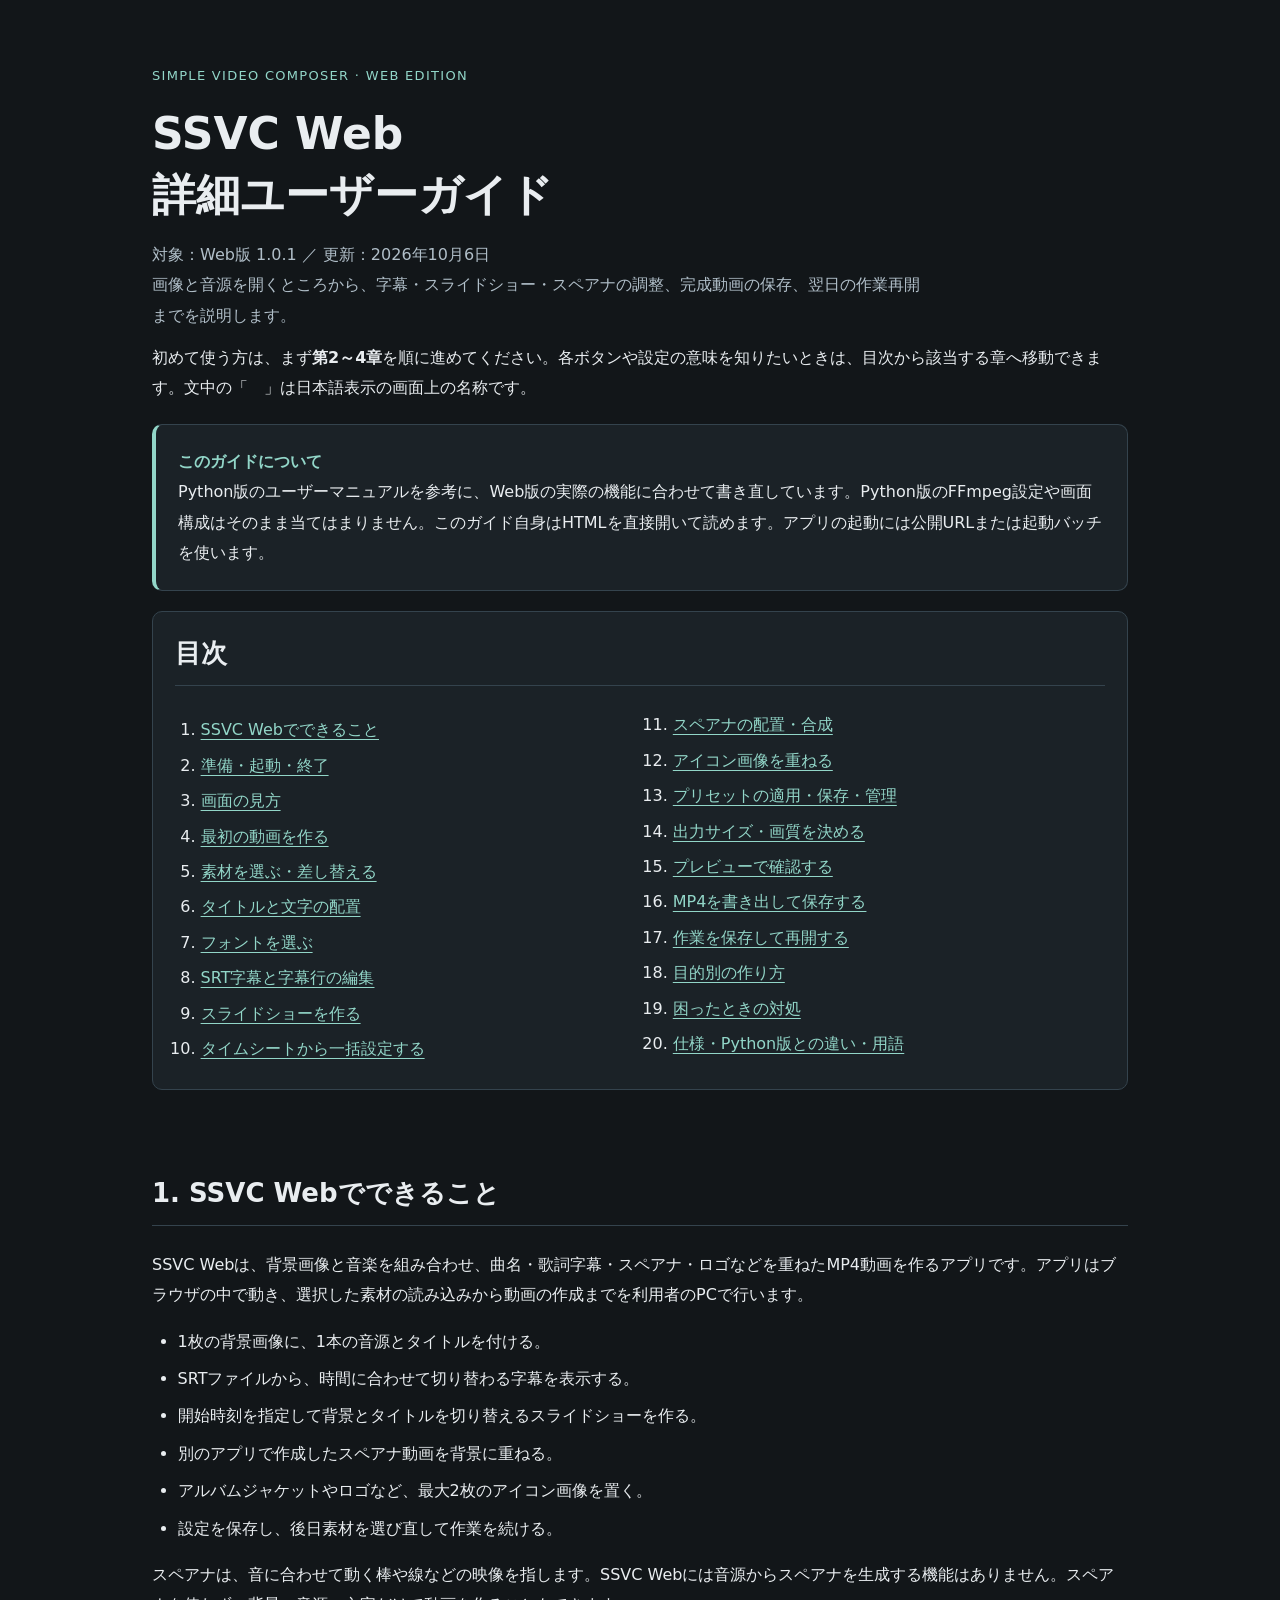
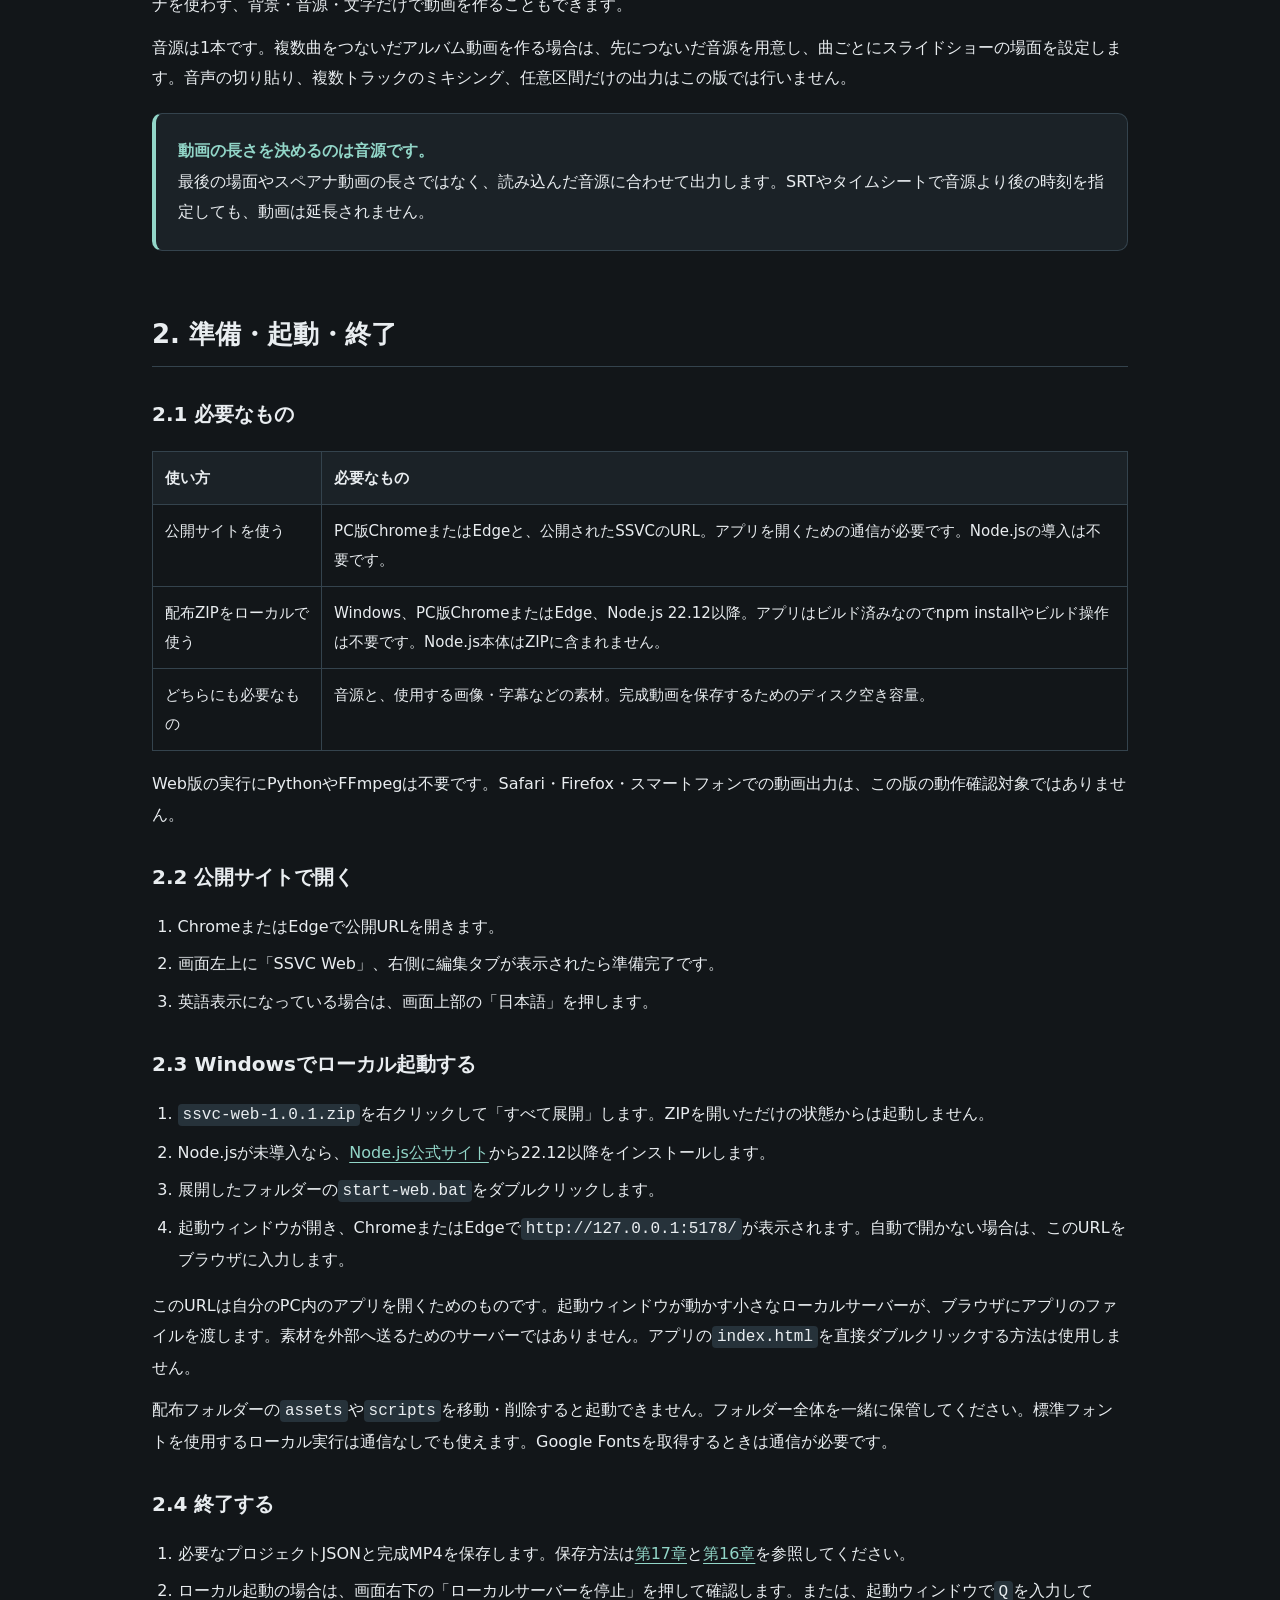
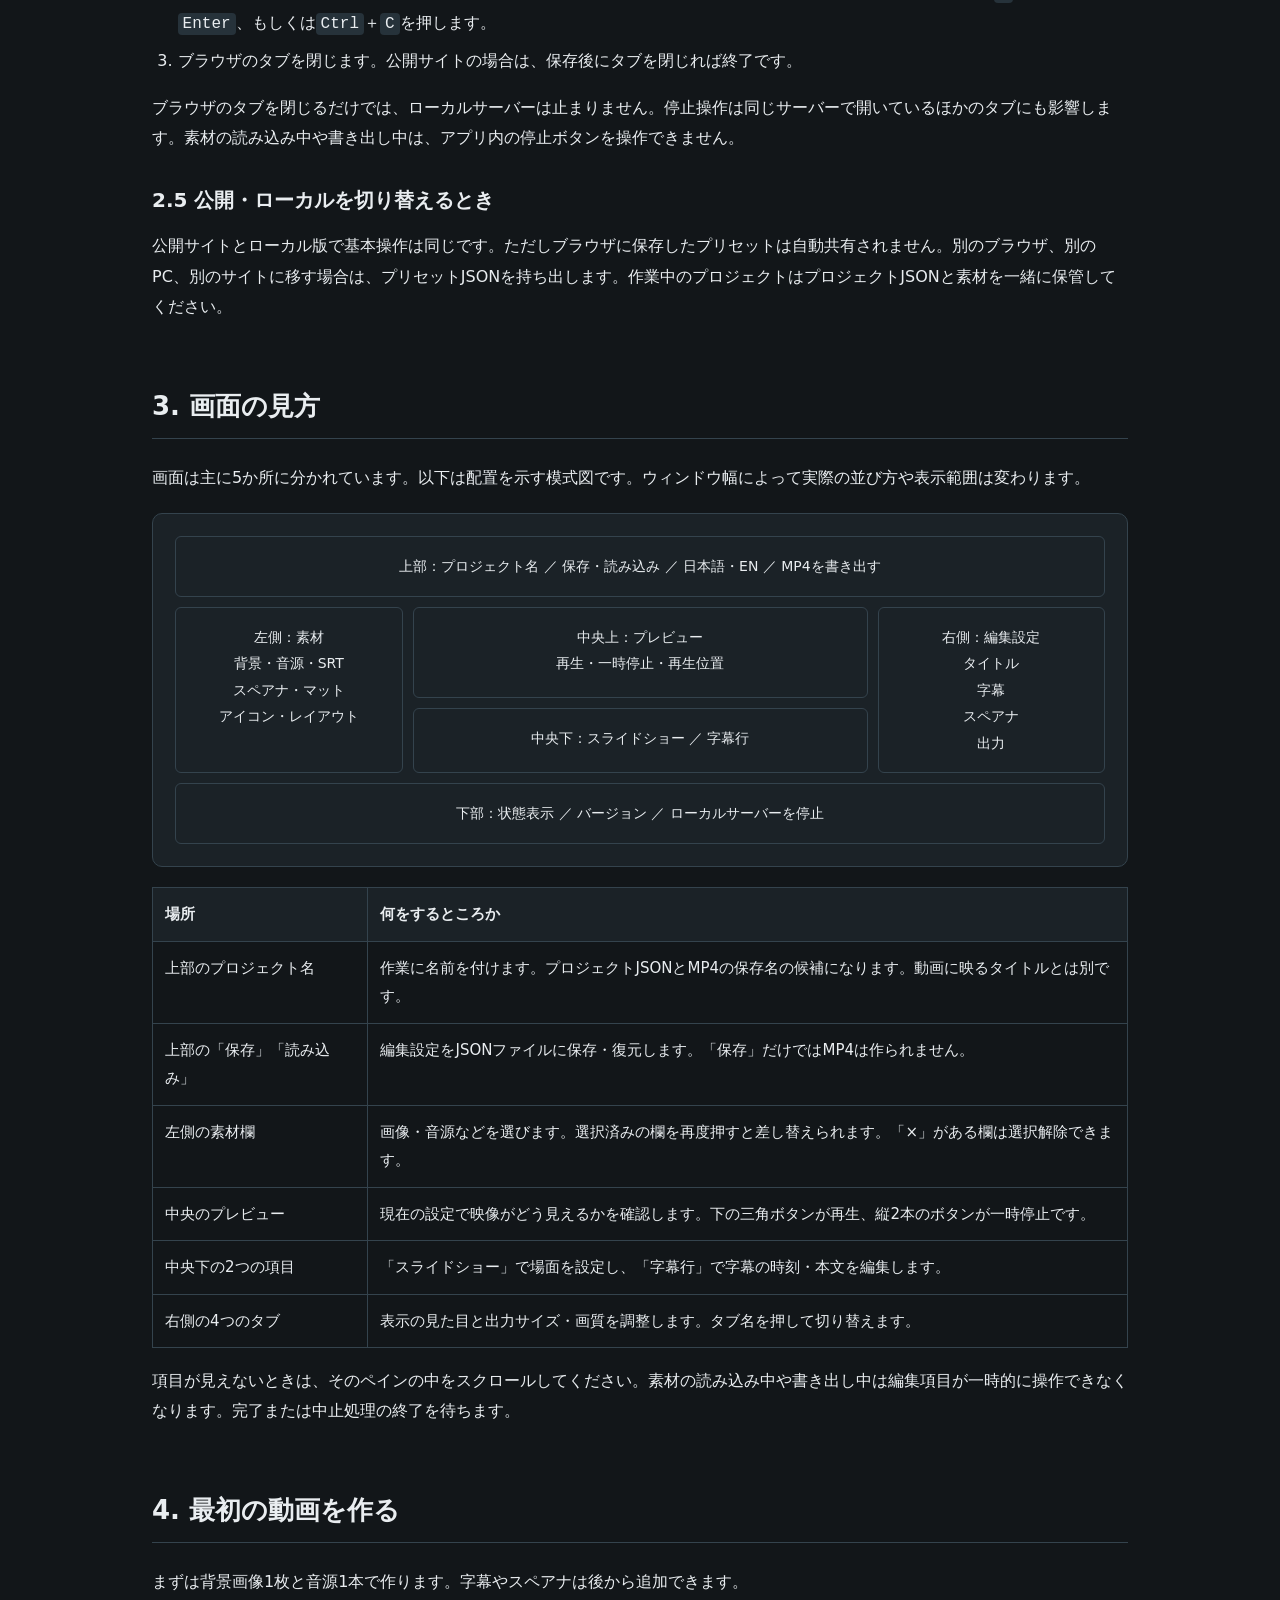
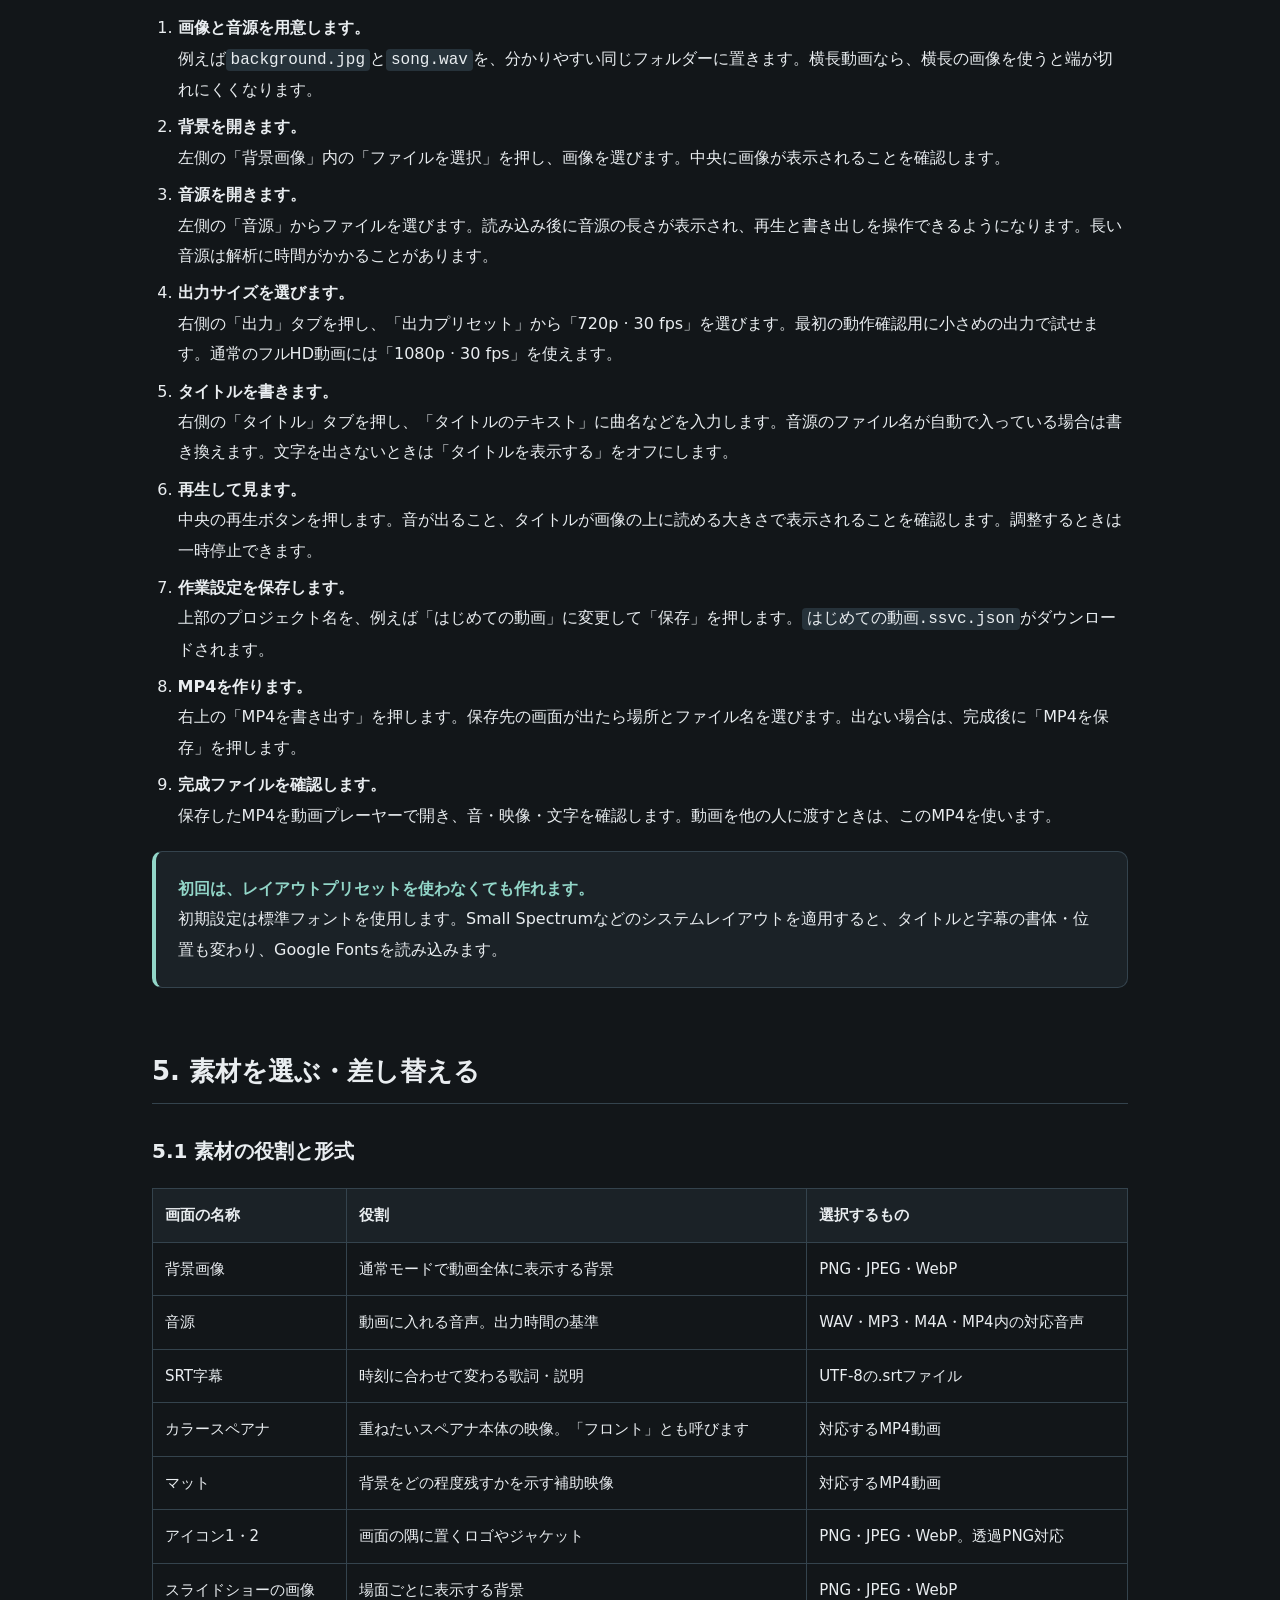
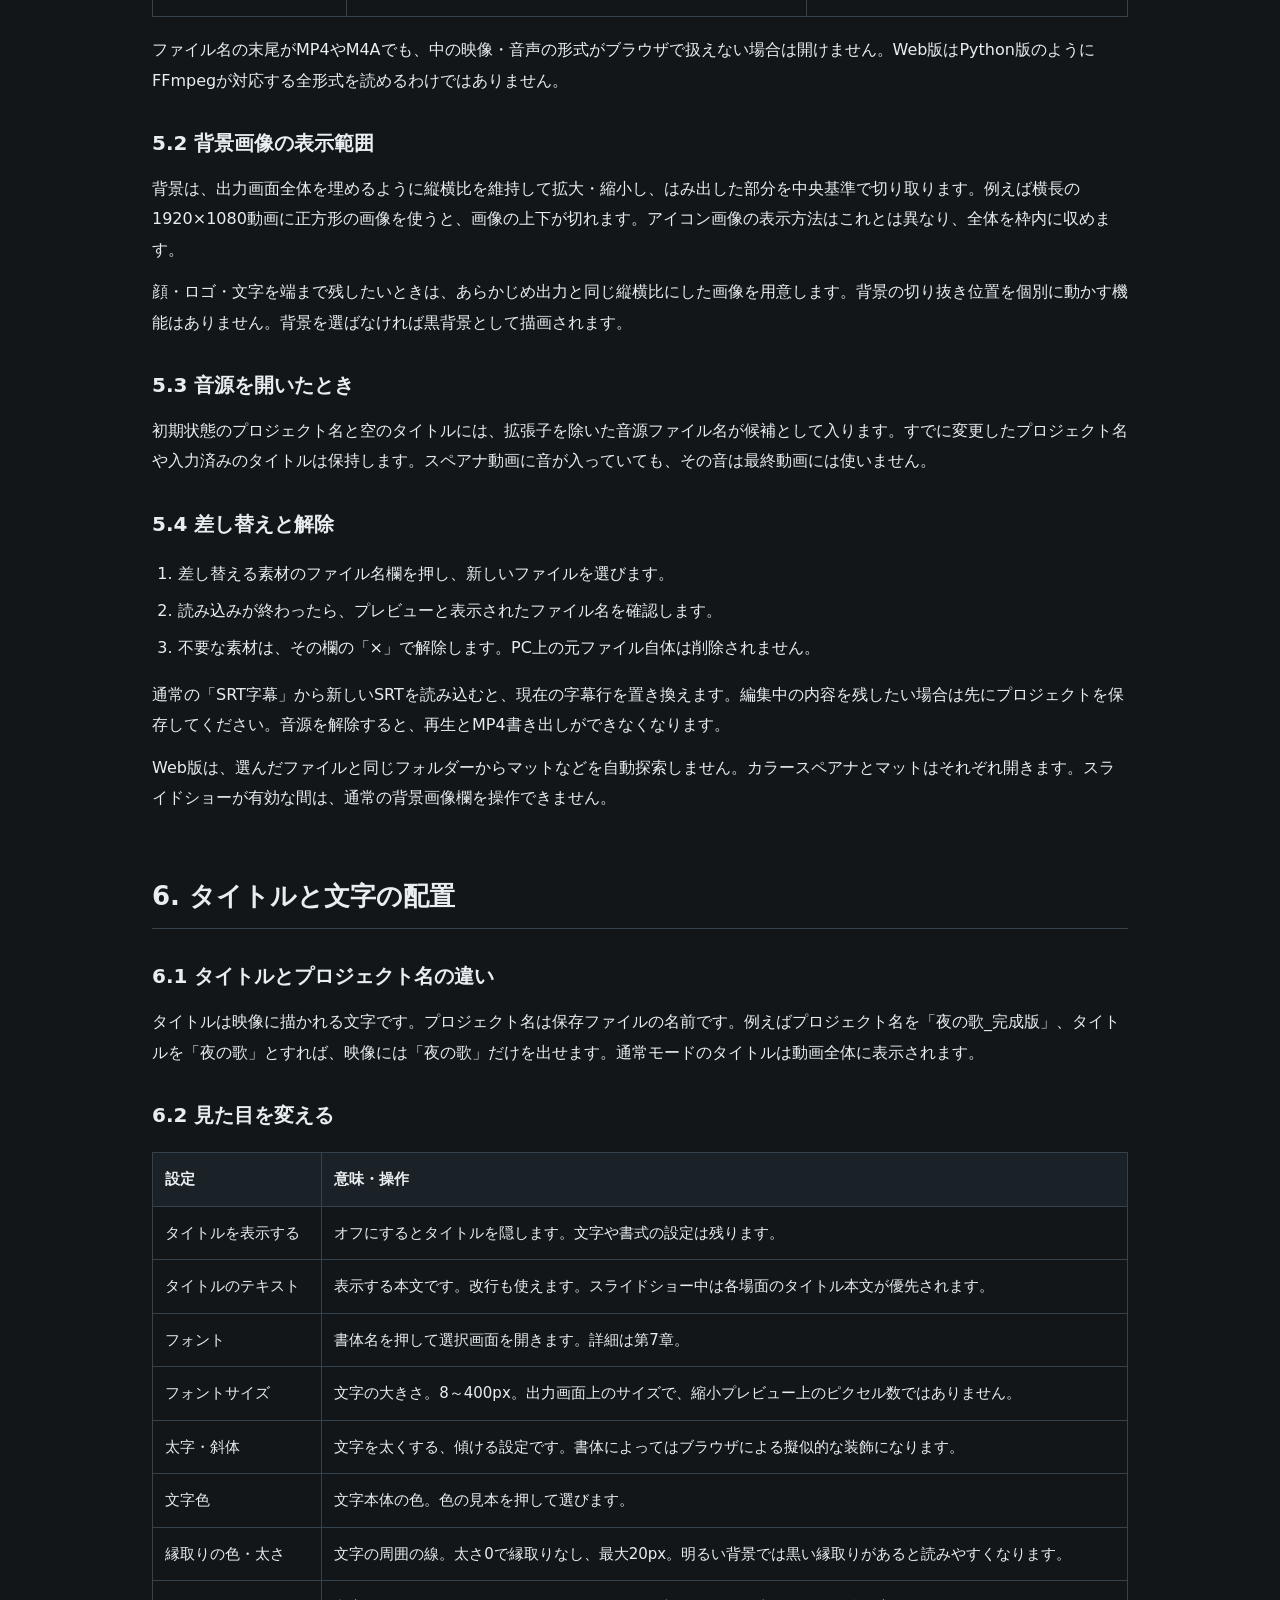
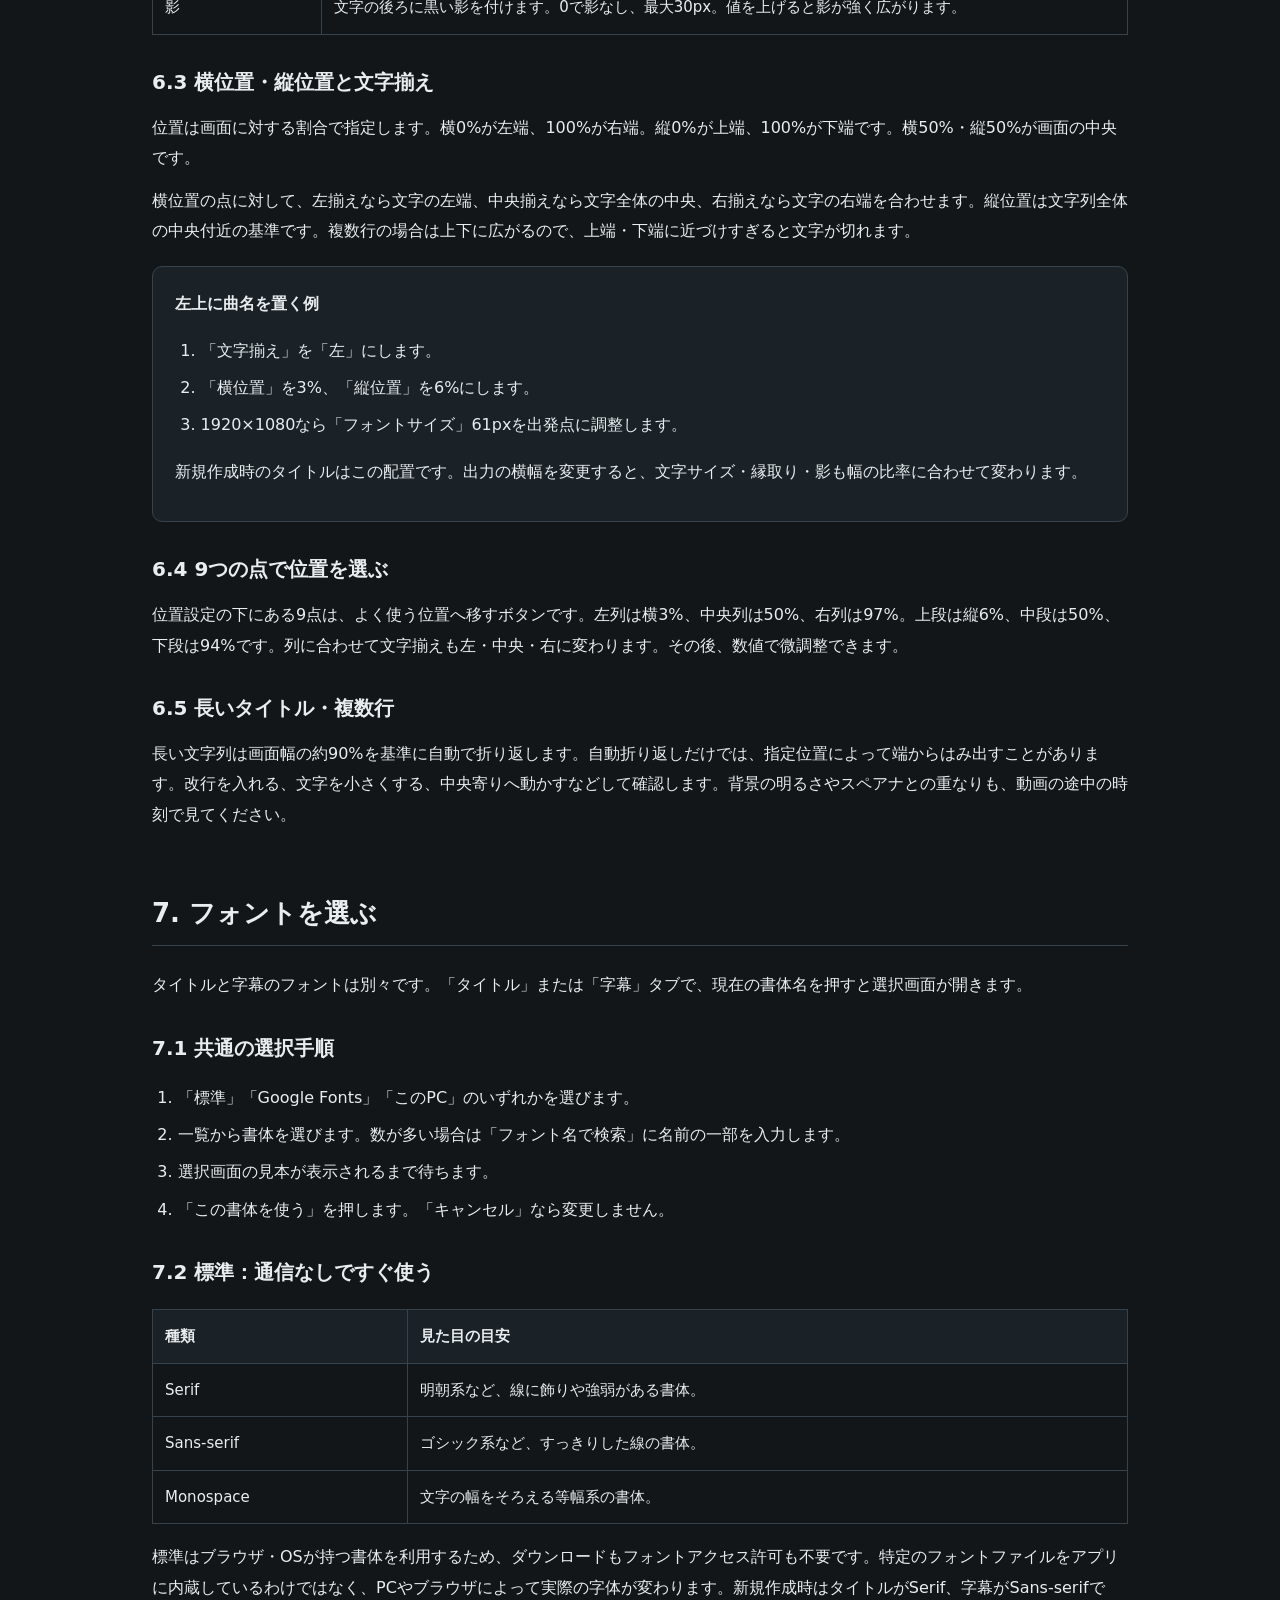
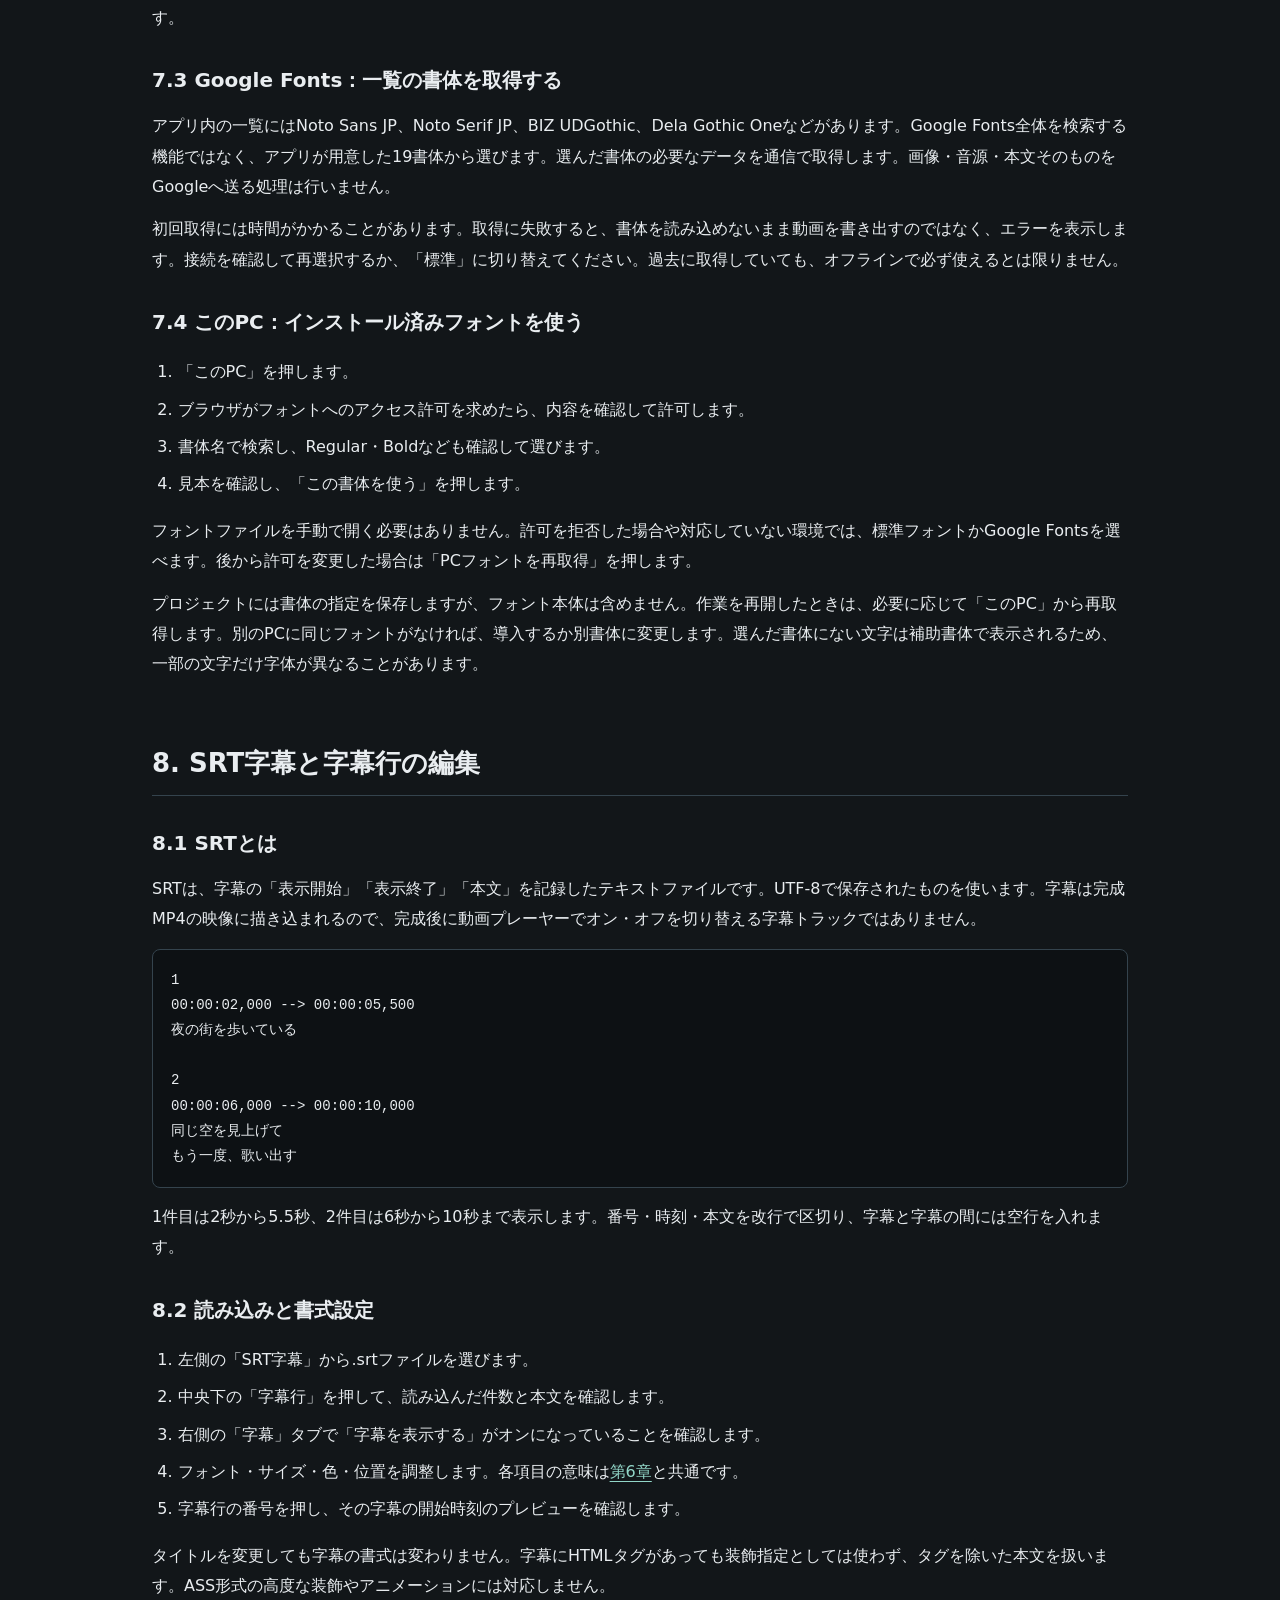
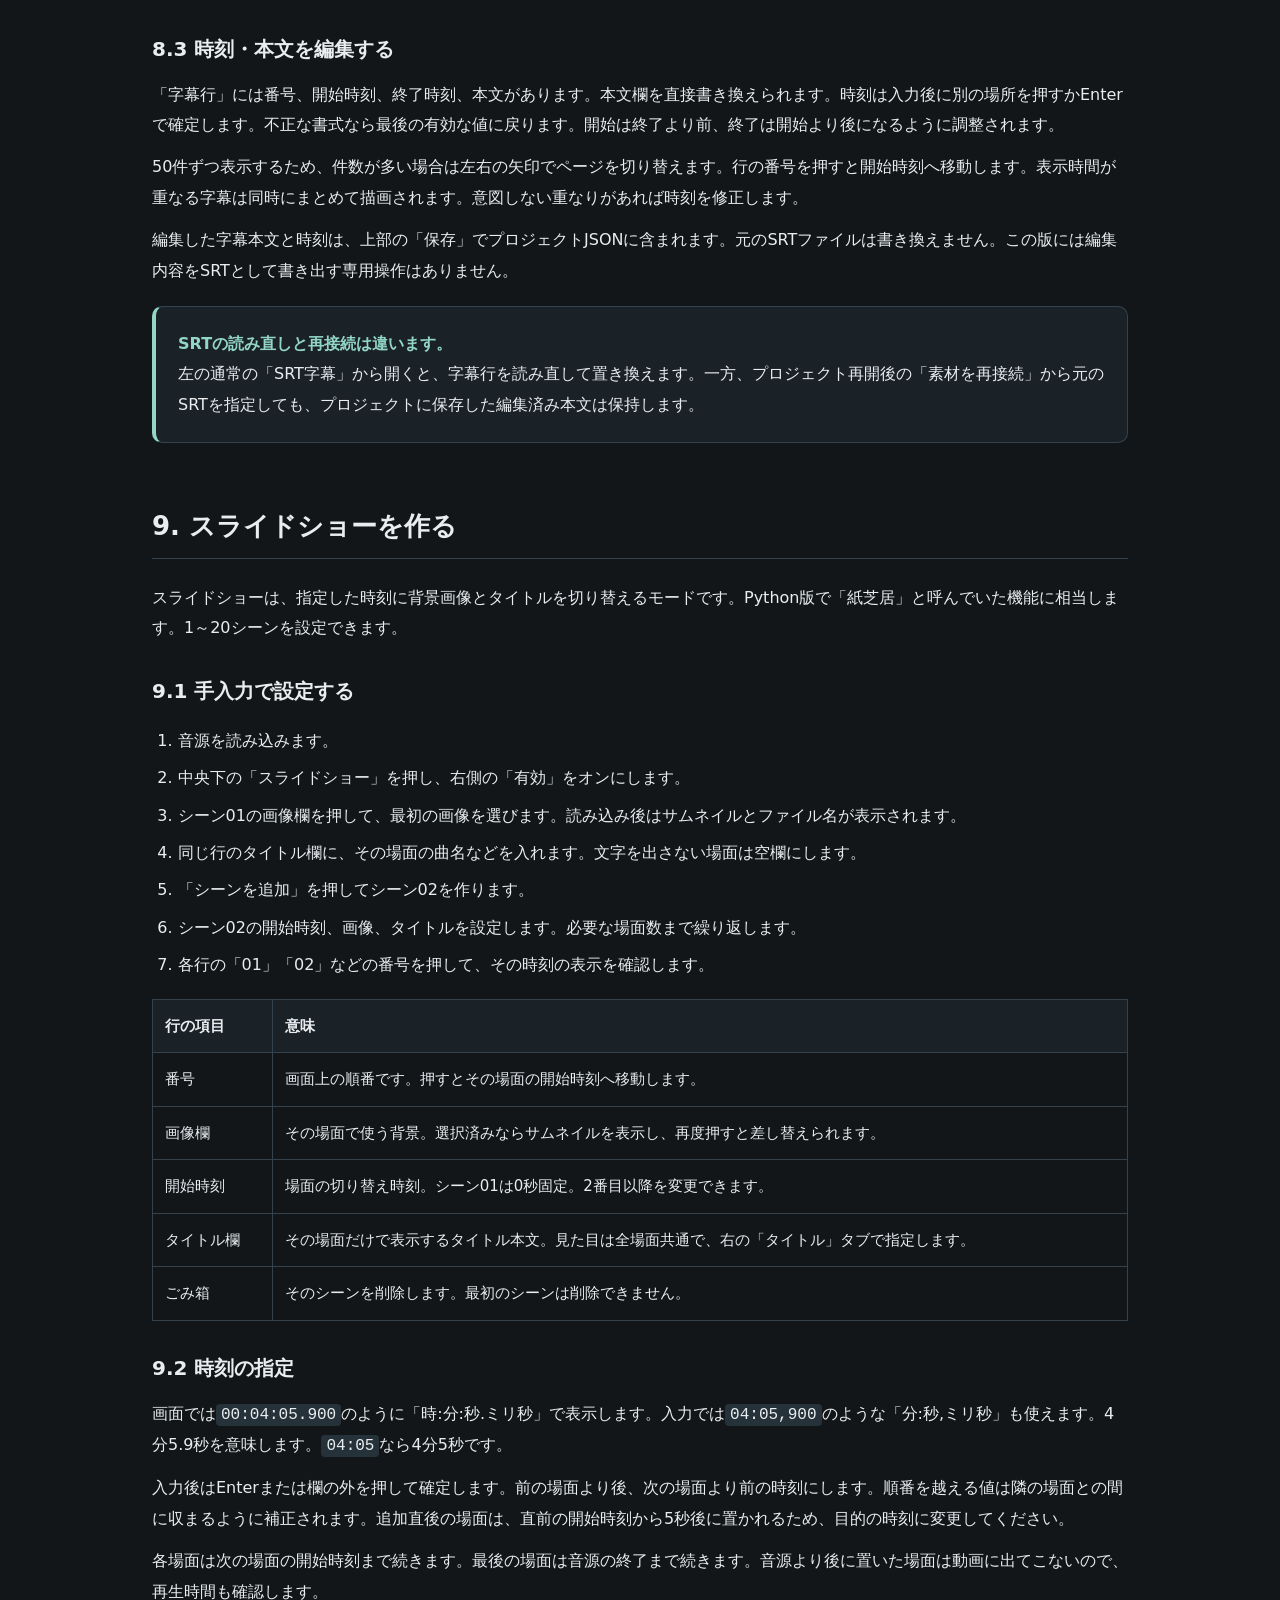
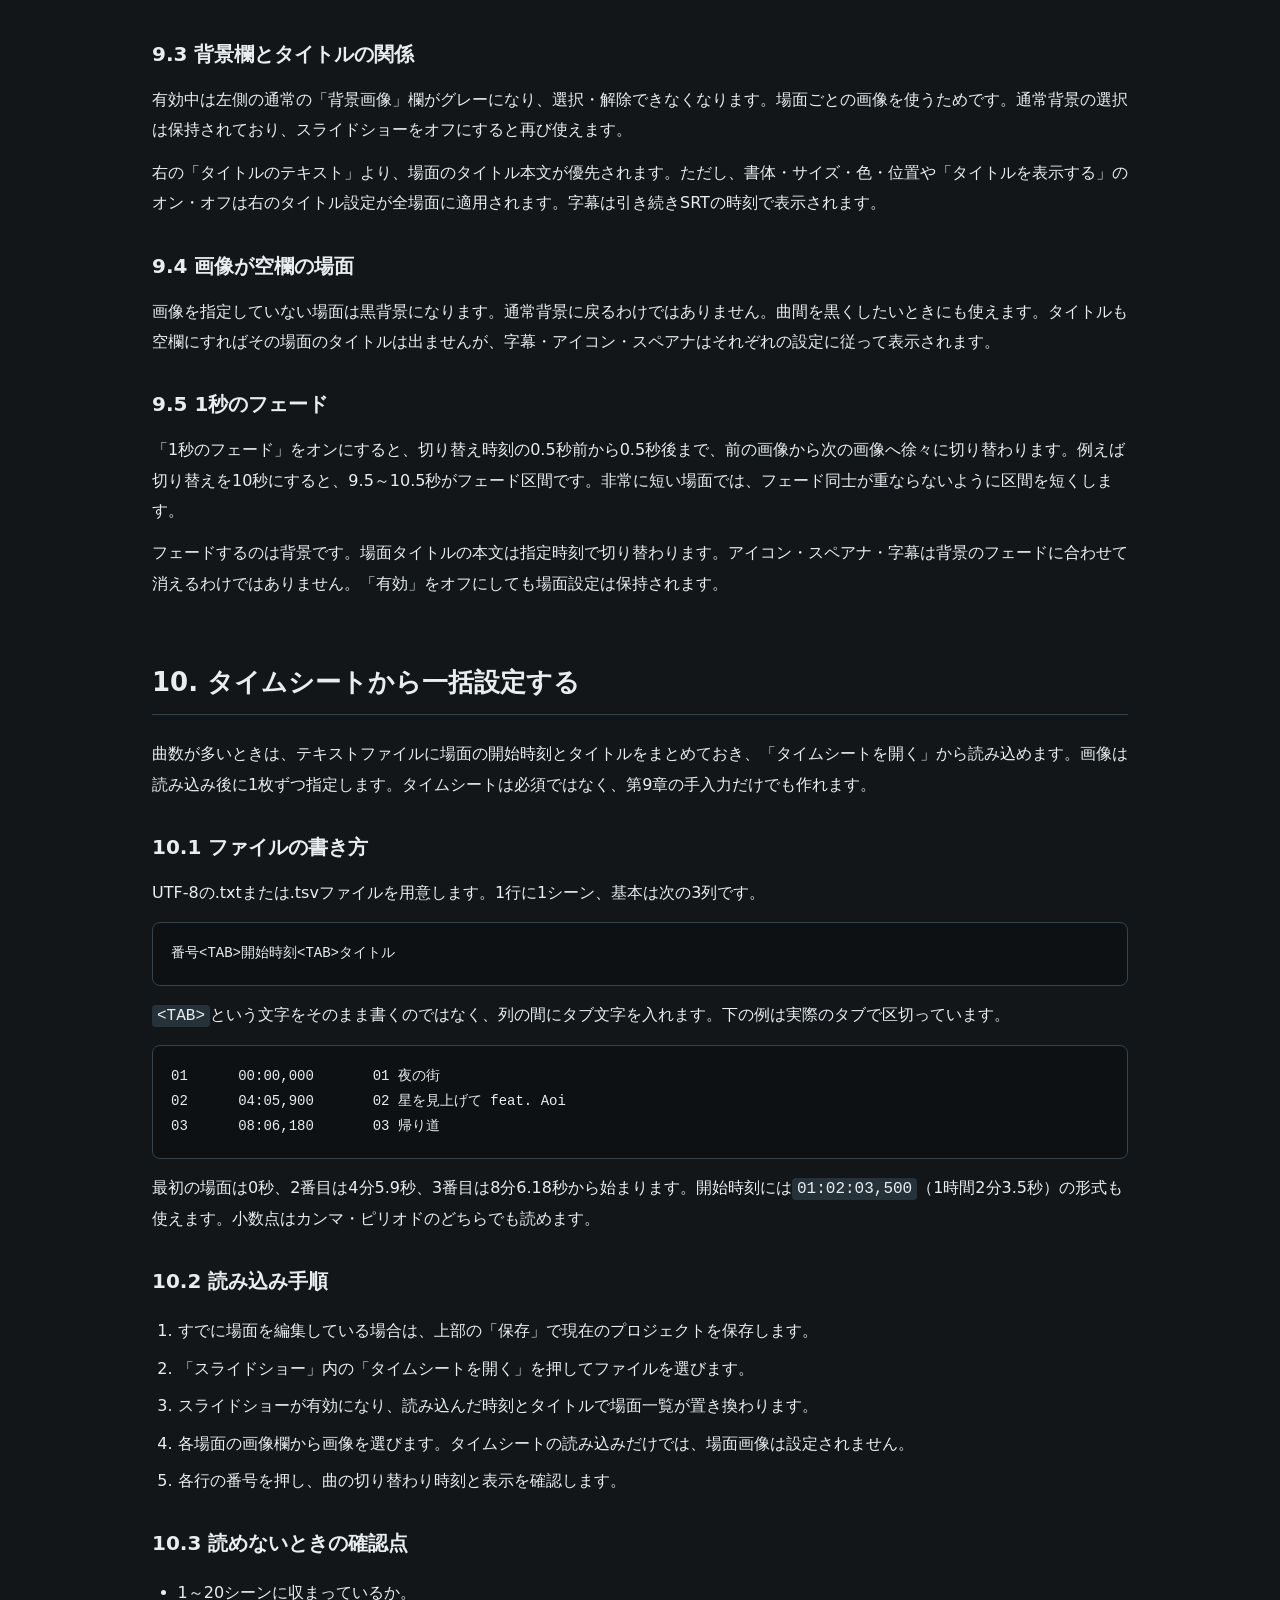
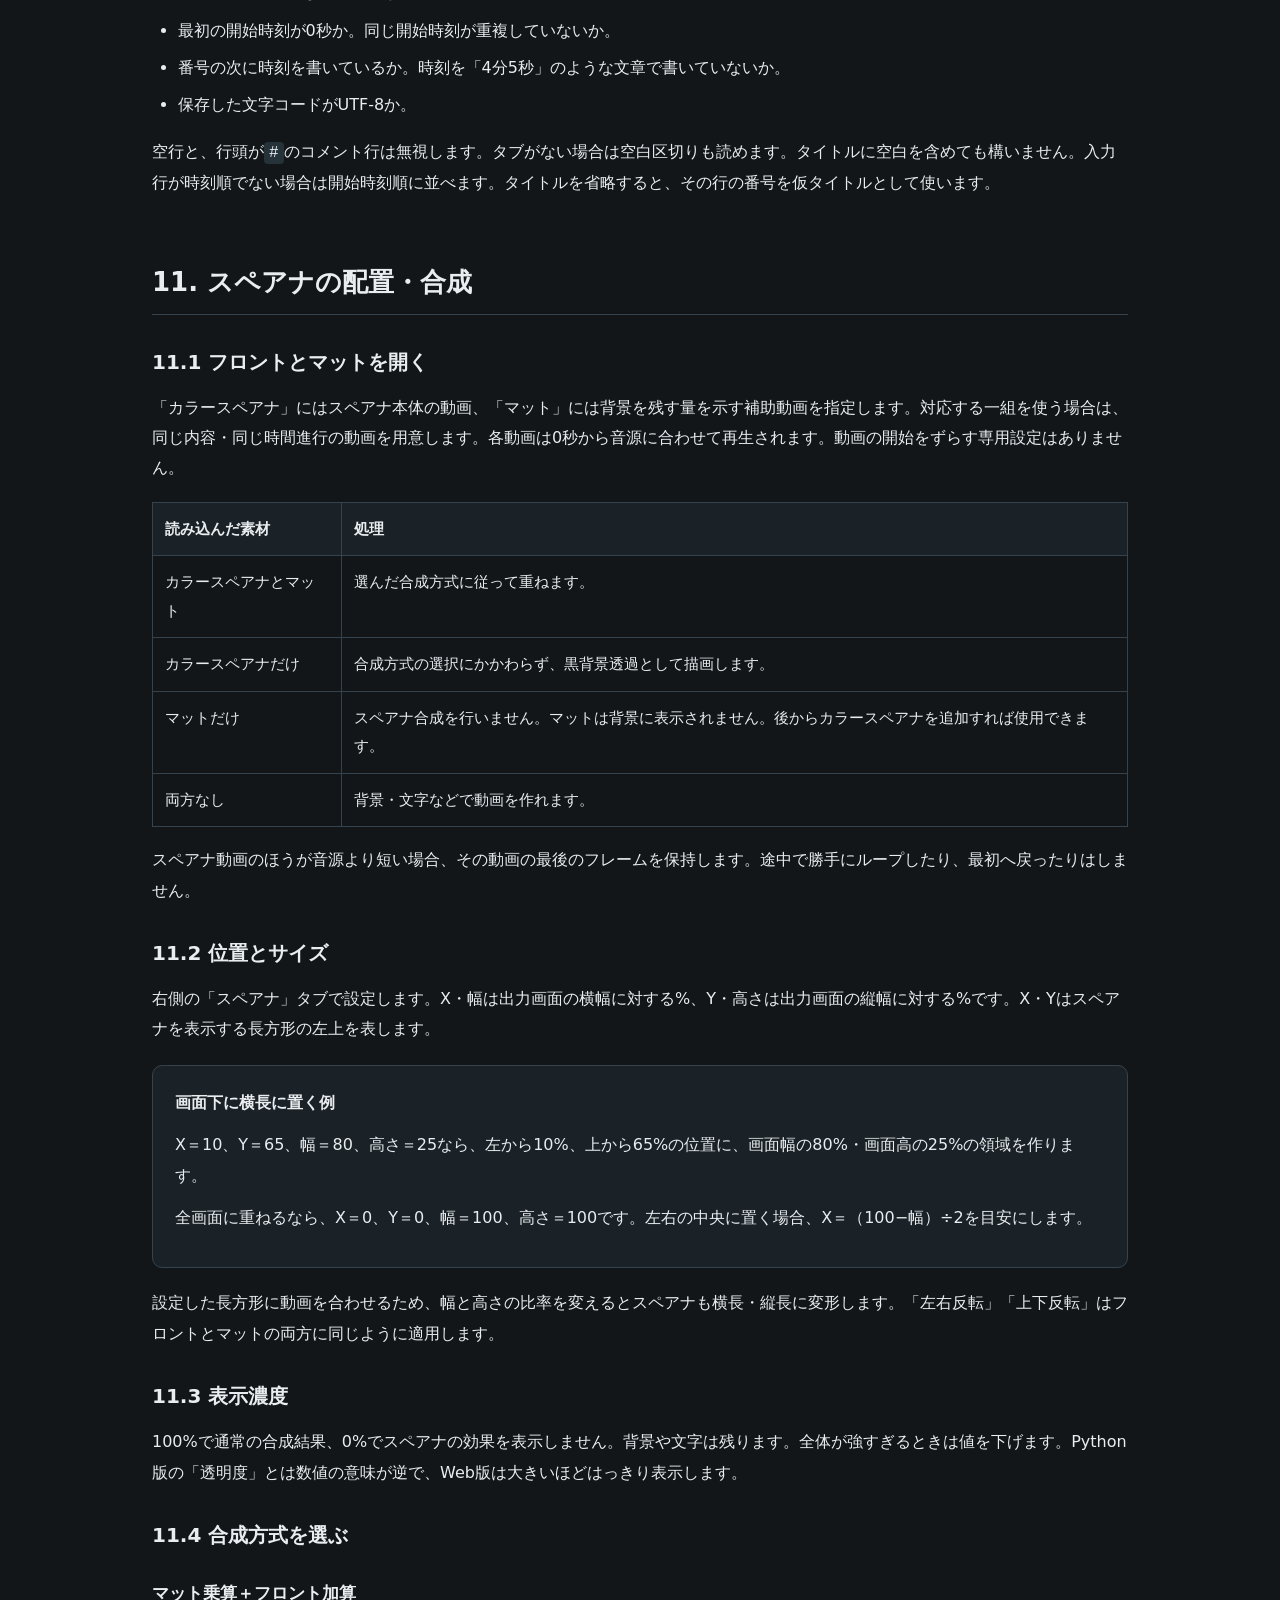
==== commit 1e5154f5: "v1.0.1 uploaded." ====
--- a/MANUAL.html
+++ b/MANUAL.html
@@ -4,7 +4,7 @@
 <meta charset="utf-8">
 <meta name="viewport" content="width=device-width, initial-scale=1">
 <link rel="icon" href="data:,">
-<title>SSVC Web 1.0.0 詳細ユーザーガイド</title>
+<title>SSVC Web 1.0.1 詳細ユーザーガイド</title>
 <style>
 :root{color-scheme:dark;--bg:#121619;--panel:#1b2227;--text:#e9edf0;--muted:#b0bec8;--line:#34434d;--accent:#92d6c8}
 *{box-sizing:border-box}html{scroll-padding-top:24px}body{margin:0;background:var(--bg);color:var(--text);font:16px/1.9 system-ui,"Yu Gothic",sans-serif}a{color:var(--accent);text-underline-offset:4px}a:hover{color:#fff}header,main,footer{max-width:1040px;margin:auto;padding:32px}header{padding-top:64px}header .tag{color:var(--accent);font-size:13px;letter-spacing:.1em}h1{font-size:clamp(28px,5vw,44px);line-height:1.4;margin:14px 0}h2{font-size:26px;line-height:1.5;border-bottom:1px solid var(--line);padding-bottom:12px;margin:0 0 24px}h3{font-size:20px;margin:28px 0 10px}h4{font-size:17px;margin-bottom:8px}p{margin:12px 0}section{margin:0 0 64px;scroll-margin-top:24px}.lead{color:var(--muted);max-width:780px}nav,.note,.example,.map{background:var(--panel);border:1px solid var(--line);border-radius:10px;padding:22px;margin:20px 0}nav ol{columns:2;column-gap:40px;margin-bottom:0}nav li{break-inside:avoid;margin:5px 0}.note{border-left:4px solid var(--accent)}.note strong{color:var(--accent)}ol,ul{padding-left:1.6em}li{margin:7px 0}li p{margin:5px 0}table{width:100%;border-collapse:collapse;margin:18px 0;font-size:15px;overflow-wrap:anywhere}th,td{text-align:left;vertical-align:top;padding:12px;border:1px solid var(--line)}th{background:var(--panel)}td:first-child{min-width:100px}code,kbd{font-family:Consolas,monospace;background:#26323a;border-radius:4px;padding:2px 5px;overflow-wrap:anywhere}pre{background:#0d1114;border:1px solid var(--line);padding:18px;border-radius:8px;white-space:pre-wrap;overflow-wrap:anywhere;font:14px/1.8 Consolas,monospace}pre code{background:none;padding:0}small,.muted{color:var(--muted)}.map{display:grid;grid-template-columns:1fr 2fr 1fr;gap:10px;text-align:center;font-size:14px}.map div{border:1px solid var(--line);padding:16px 8px;border-radius:6px}.map .wide{grid-column:1/-1}.map .center{grid-column:2}.map .right{grid-column:3;grid-row:2/4}.map .left{grid-column:1;grid-row:2/4}.back{font-size:14px}footer{border-top:1px solid var(--line);color:var(--muted)}@media(max-width:640px){header,main,footer{padding:22px 16px}header{padding-top:36px}nav ol{columns:1}table{font-size:13px}th,td{padding:8px}td:first-child{min-width:0}h2{font-size:23px}.map{grid-template-columns:1fr;font-size:14px}.map div,.map .center,.map .right,.map .left{grid-column:1;grid-row:auto}section{margin-bottom:44px}}@media print{:root{color-scheme:light;--bg:#fff;--panel:#f3f5f5;--text:#111;--muted:#444;--line:#bbb;--accent:#17695c}body{font-size:10pt;line-height:1.65}header,main,footer{max-width:none;padding:0}header{margin-bottom:24px}h1{font-size:26pt}h2{font-size:18pt;break-after:avoid}h3,h4{break-after:avoid}section{margin-bottom:28px}tr,.note,.example,pre{break-inside:avoid}a{color:#17695c}code,kbd{background:#eee}pre{background:#f8f8f8}.back{display:none}@page{size:A4;margin:18mm}}
@@ -14,7 +14,7 @@
 <header id="top">
 <div class="tag">SIMPLE VIDEO COMPOSER · WEB EDITION</div>
 <h1>SSVC Web<br>詳細ユーザーガイド</h1>
-<p class="lead">対象：Web版 1.0.0 ／ 更新：2026年10月5日<br>画像と音源を開くところから、字幕・スライドショー・スペアナの調整、完成動画の保存、翌日の作業再開までを説明します。</p>
+<p class="lead">対象：Web版 1.0.1 ／ 更新：2026年10月6日<br>画像と音源を開くところから、字幕・スライドショー・スペアナの調整、完成動画の保存、翌日の作業再開までを説明します。</p>
 <p>初めて使う方は、まず<strong>第2～4章</strong>を順に進めてください。各ボタンや設定の意味を知りたいときは、目次から該当する章へ移動できます。文中の「　」は日本語表示の画面上の名称です。</p>
 <div class="note"><strong>このガイドについて</strong><br>Python版のユーザーマニュアルを参考に、Web版の実際の機能に合わせて書き直しています。Python版のFFmpeg設定や画面構成はそのまま当てはまりません。このガイド自身はHTMLを直接開いて読めます。アプリの起動には公開URLまたは起動バッチを使います。</div>
 <nav aria-label="目次"><h2>目次</h2><ol>
@@ -56,7 +56,7 @@
 <h3>2.2 公開サイトで開く</h3>
 <ol><li>ChromeまたはEdgeで公開URLを開きます。</li><li>画面左上に「SSVC Web」、右側に編集タブが表示されたら準備完了です。</li><li>英語表示になっている場合は、画面上部の「日本語」を押します。</li></ol>
 <h3>2.3 Windowsでローカル起動する</h3>
-<ol><li><code>ssvc-web-1.0.0.zip</code>を右クリックして「すべて展開」します。ZIPを開いただけの状態からは起動しません。</li><li>Node.jsが未導入なら、<a href="https://nodejs.org/">Node.js公式サイト</a>から22.12以降をインストールします。</li><li>展開したフォルダーの<code>start-web.bat</code>をダブルクリックします。</li><li>起動ウィンドウが開き、ChromeまたはEdgeで<code>http://127.0.0.1:5178/</code>が表示されます。自動で開かない場合は、このURLをブラウザに入力します。</li></ol>
+<ol><li><code>ssvc-web-1.0.1.zip</code>を右クリックして「すべて展開」します。ZIPを開いただけの状態からは起動しません。</li><li>Node.jsが未導入なら、<a href="https://nodejs.org/">Node.js公式サイト</a>から22.12以降をインストールします。</li><li>展開したフォルダーの<code>start-web.bat</code>をダブルクリックします。</li><li>起動ウィンドウが開き、ChromeまたはEdgeで<code>http://127.0.0.1:5178/</code>が表示されます。自動で開かない場合は、このURLをブラウザに入力します。</li></ol>
 <p>このURLは自分のPC内のアプリを開くためのものです。起動ウィンドウが動かす小さなローカルサーバーが、ブラウザにアプリのファイルを渡します。素材を外部へ送るためのサーバーではありません。アプリの<code>index.html</code>を直接ダブルクリックする方法は使用しません。</p>
 <p>配布フォルダーの<code>assets</code>や<code>scripts</code>を移動・削除すると起動できません。フォルダー全体を一緒に保管してください。標準フォントを使用するローカル実行は通信なしでも使えます。Google Fontsを取得するときは通信が必要です。</p>
 <h3>2.4 終了する</h3>
@@ -221,7 +221,7 @@
 <section id="presets"><h2>13. プリセットの適用・保存・管理</h2>
 <p>プリセットは、繰り返し使う設定の組です。曲名や素材ごと保存するプロジェクトとは用途が違います。</p>
 <h3>13.1 2種類のプリセット</h3>
-<table><thead><tr><th>種類</th><th>場所</th><th>保存する内容</th><th>保存しない内容</th></tr></thead><tbody><tr><td>レイアウト</td><td>左側の下部「レイアウト」</td><td>タイトル・字幕の表示オン／オフ、書式・位置、スペアナ設定、アイコンの配置</td><td>タイトル本文、素材本体、字幕行、スライドショー、出力設定</td></tr><tr><td>出力</td><td>右側「出力」タブの「出力プリセット」</td><td>横・縦サイズ、FPS、映像・音声ビットレート</td><td>素材本体、本文、場面設定、見た目の一式</td></tr></tbody></table>
+<table><thead><tr><th>種類</th><th>場所</th><th>保存する内容</th><th>保存しない内容</th></tr></thead><tbody><tr><td>レイアウト</td><td>左側の下部「レイアウト」</td><td>タイトル・字幕の表示オン／オフ、書式・位置、スペアナ設定、アイコンの配置</td><td>タイトル本文、素材本体、字幕行、スライドショー、出力設定</td></tr><tr><td>出力</td><td>右側「出力」タブの「出力プリセット」</td><td>横・縦サイズ、FPS、映像のレート制御・ビットレート・量子化値・エンコーダー優先設定、音声ビットレート</td><td>素材本体、本文、場面設定、見た目の一式</td></tr></tbody></table>
 <p>どちらも1つのプルダウン内に「システム」と「ユーザー」が並びます。システムはあらかじめ用意した設定で、編集・削除はできません。ユーザーは自分で名前を付けて保存する設定です。</p>
 <h3>13.2 システムレイアウトを使う</h3>
 <ol><li>左側の「レイアウト」にある「プリセットを適用…」を開きます。</li><li>「システム」内のSmall Spectrumなどを選びます。選んだ時点で適用されます。</li><li>プレビューを見て、必要なところを調整します。</li></ol>
@@ -240,14 +240,27 @@
 <section id="output"><h2>14. 出力サイズ・画質を決める</h2>
 <p>右側の「出力」タブで完成動画の仕様を決めます。動画はMP4形式で、映像がH.264、音声がAACです。細かい数値が分からない場合は、まずシステムプリセットを使ってください。</p>
 <h3>14.1 システム出力プリセット</h3>
-<table><thead><tr><th>名前</th><th>サイズ</th><th>FPS</th><th>映像ビットレート</th></tr></thead><tbody><tr><td>720p · 30 fps</td><td>1280×720（横長）</td><td>30</td><td>5 Mbps</td></tr><tr><td>1080p · 30 fps</td><td>1920×1080（横長）</td><td>30</td><td>8 Mbps</td></tr><tr><td>縦型 1080 × 1920</td><td>1080×1920（縦長）</td><td>30</td><td>8 Mbps</td></tr></tbody></table>
-<p>これらは音声ビットレートの現在値を保持します。新規作成時は192 kbpsです。横幅を変えると、タイトル・字幕の文字サイズ、縁取り、影も幅に合わせて換算します。横長から縦長へ変える場合は、文字の折り返しとスペアナの形を見直してください。</p>
+<table><thead><tr><th>名前</th><th>サイズ</th><th>FPS</th><th>VBR／CBRの目標ビットレート</th></tr></thead><tbody><tr><td>720p · 30 fps</td><td>1280×720（横長）</td><td>30</td><td>5 Mbps</td></tr><tr><td>1080p · 30 fps</td><td>1920×1080（横長）</td><td>30</td><td>8 Mbps</td></tr><tr><td>縦型 1080 × 1920</td><td>1080×1920（縦長）</td><td>30</td><td>8 Mbps</td></tr></tbody></table>
+<p>これらは音声ビットレートと、映像のレート制御・量子化値・エンコーダー優先設定の現在値を保持します。新規作成時は音声192 kbps、映像CQP・QP18・自動です。プリセットを選んでもCQP・QP18を維持します。CQPを選んでいる間は、上の表にある目標ビットレートを使用しません。横幅を変えると、タイトル・字幕の文字サイズ、縁取り、影も幅に合わせて換算します。横長から縦長へ変える場合は、文字の折り返しとスペアナの形を見直してください。</p>
 <h3>14.2 各設定の意味</h3>
 <table><thead><tr><th>項目</th><th>意味と指定範囲</th></tr></thead><tbody><tr><td>横サイズ・縦サイズ</td><td>完成映像のピクセル数。各64～3840pxで、偶数にそろえます。正方形なら、例えば横1080・縦1080にします。背景画像の大きさを自動採用するボタンはありません。</td></tr><tr><td>フレームレート</td><td>1秒あたりの映像枚数。24／25／29.97／30／50／59.94／60fpsから選びます。高い値ほど動きを細かく表現できますが、作るフレーム数が増えます。</td></tr><tr><td>映像ビットレート</td><td>映像に使う1秒あたりのデータ量の目標。0.2～80Mbps。上げると画質を保ちやすい一方、容量が増えます。</td></tr><tr><td>音声ビットレート</td><td>AAC音声のデータ量の目標。64～320kbps。大きくするほど容量が増えますが、低品質の元音源を元以上の音質にするものではありません。</td></tr></tbody></table>
 <p>入力範囲内でも、PCやブラウザのエンコーダーがその設定を扱えるとは限りません。大きな解像度や高FPSで失敗する場合は、720p・30fpsなどに下げて確認します。</p>
-<h3>14.3 完成ファイルの大きさの目安</h3>
+<h3>14.3 映像のレート制御とエンコーダーを選ぶ</h3>
+<p>「映像のレート制御」で、圧縮の方法を選べます。新規作成時は<strong>CQP・QP18</strong>が既定です。保存済みのプロジェクトでは、そのプロジェクトに保存された方式・QPを復元します。レート制御設定を持たない旧プロジェクトは、従来と同じVBRで復元します。</p>
+<table><thead><tr><th>方式</th><th>指定するもの</th><th>使い方・注意点</th></tr></thead><tbody>
+<tr><td>VBR（可変）</td><td>映像ビットレート：0.2～80 Mbps</td><td>映像の内容に応じてレートが変わります。指定値は目標で、全体の平均は大きく下回る場合があります。</td></tr>
+<tr><td>CBR（一定）</td><td>映像ビットレート：0.2～80 Mbps</td><td>一定のレートを要求します。VBRで画質が崩れたり、設定と実測が大きく離れたりするときに比較できます。ブラウザ側の実装により、厳密な指定値・最小レート・容量は保証されません。</td></tr>
+<tr><td>CQP（固定量子化・既定）</td><td>量子化値（QP）：整数0～51、初期値18</td><td>小さいほど圧縮を弱めて画質を保ち、容量が増えます。映像ビットレート欄に代わってQP欄が表示されます。保存済みのMbpsは使用せず、容量は映像内容によって変わります。Python版のCRFとは別の方式です。</td></tr>
+</tbody></table>
+<p>「エンコーダー優先設定」は「自動」「ハードウェア優先」「ソフトウェア優先」から選びます。通常は「自動」のままで使えます。画質の問題を切り分けるときはソフトウェア優先と比較できますが、これはブラウザへの優先ヒントであり、使用されるエンコーダーを保証するものではありません。</p>
+<div class="note"><strong>非対応の方式は自動変更しません。</strong><br>選択した方式・優先設定をブラウザが扱えない場合は、書き出しを停止してエラーを表示します。「出力」タブで別の方式・優先設定を選んで再試行してください。CQPを選んだつもりでVBRの動画が作られることはありません。</div>
+<h3>14.4 指定値と実測値を比較する</h3>
+<p>書き出しが完了すると、通知と「出力」タブの「直前の書き出し結果」に<strong>実測映像平均</strong>を表示します。映像パケットの合計バイト数を動画の秒数で割った値で、音声とMP4の管理情報を除きます。方式と目標値、またはQPも併記するため、指定20 Mbpsに対して実測4 Mbpsなどの違いを確認できます。設定や素材を変えると古い結果を消し、再書き出し後の結果を表示します。</p>
+<p>まずは既定の「CQP・QP18」で書き出し、完成MP4の画質と実測値を確認してください。全画面を動く文字などで背景が崩れる場合は、同じ素材・解像度・FPSで、さらに圧縮を弱めたQP15などを試します。容量を抑えたい場合は、QP20～23などへ上げて比較します。低いQPは長尺動画の容量を大幅に増やすことがあるため、短い素材で確認してから本番に使います。QP18で何Mbpsになるかは映像内容とエンコーダーによって変わります。平均だけでは場面ごとの画質は判断できないので、問題となる箇所も再生して確認します。</p>
+<p>レート制御・量子化値・エンコーダー優先設定は、プロジェクトと出力ユーザープリセットに保存されます。これらの設定を持たない旧出力プリセットはVBR・自動・QP23で読み込みます。</p>
+<h3>14.5 完成ファイルの大きさの目安</h3>
 <p>おおよその容量は「（映像Mbps＋音声Mbps）×秒数÷8」でMBに換算できます。音声192kbpsは0.192Mbpsです。例えば映像8Mbps・音声192kbpsで5分なら、約307MBが計算上の目安です。実際にはエンコーダーの動作や映像内容、MP4の管理情報で増減します。</p>
-<p>長尺では、保存先だけでなくブラウザが使うディスク領域にも余裕を持たせます。低いビットレートで文字や細いスペアナが崩れる場合は、値を上げて比較します。Web版にはPython版のCRFやx264 presetの設定はありません。</p>
+<p>長尺では、保存先だけでなくブラウザが使うディスク領域にも余裕を持たせます。上の容量計算はVBR/CBRの目標値からの目安です。CQPでは目標Mbpsを指定しないため、短い素材の実測値から容量を見積もります。Web版にはPython版のCRFやx264 preset、2パスの設定はありません。</p>
 </section>
 
 <section id="preview"><h2>15. プレビューで確認する</h2>
@@ -336,6 +349,6 @@
 <p class="back"><a href="#top">目次に戻る</a></p>
 </section>
 </main>
-<footer><p>SSVC Web 1.0.0 詳細ユーザーガイド ／ 日本語版<br>ブラウザの検索（Ctrl＋F）で用語を探せます。印刷（Ctrl＋P）では白背景のレイアウトになります。外部フォント・画像・JavaScriptを必要とせず、このHTMLだけで読めます。</p></footer>
+<footer><p>SSVC Web 1.0.1 詳細ユーザーガイド ／ 日本語版<br>ブラウザの検索（Ctrl＋F）で用語を探せます。印刷（Ctrl＋P）では白背景のレイアウトになります。外部フォント・画像・JavaScriptを必要とせず、このHTMLだけで読めます。</p></footer>
 </body>
 </html>
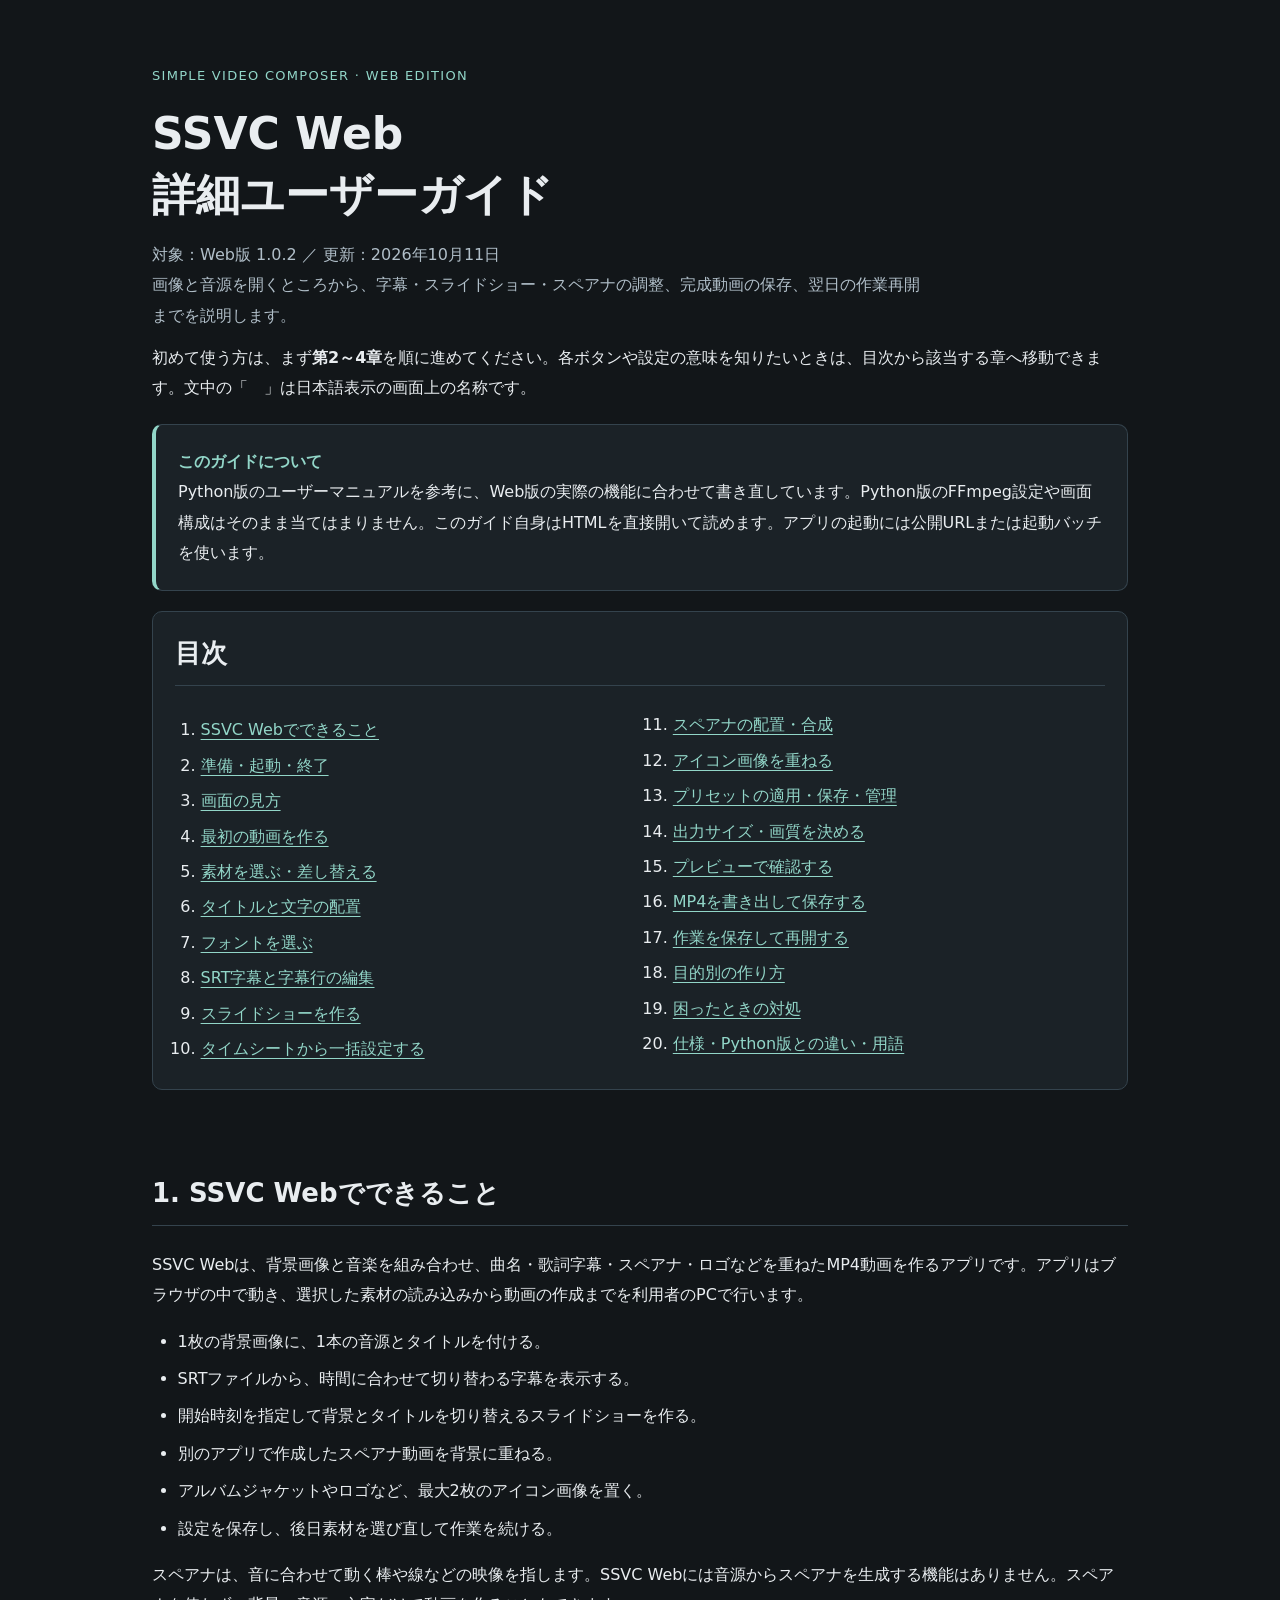
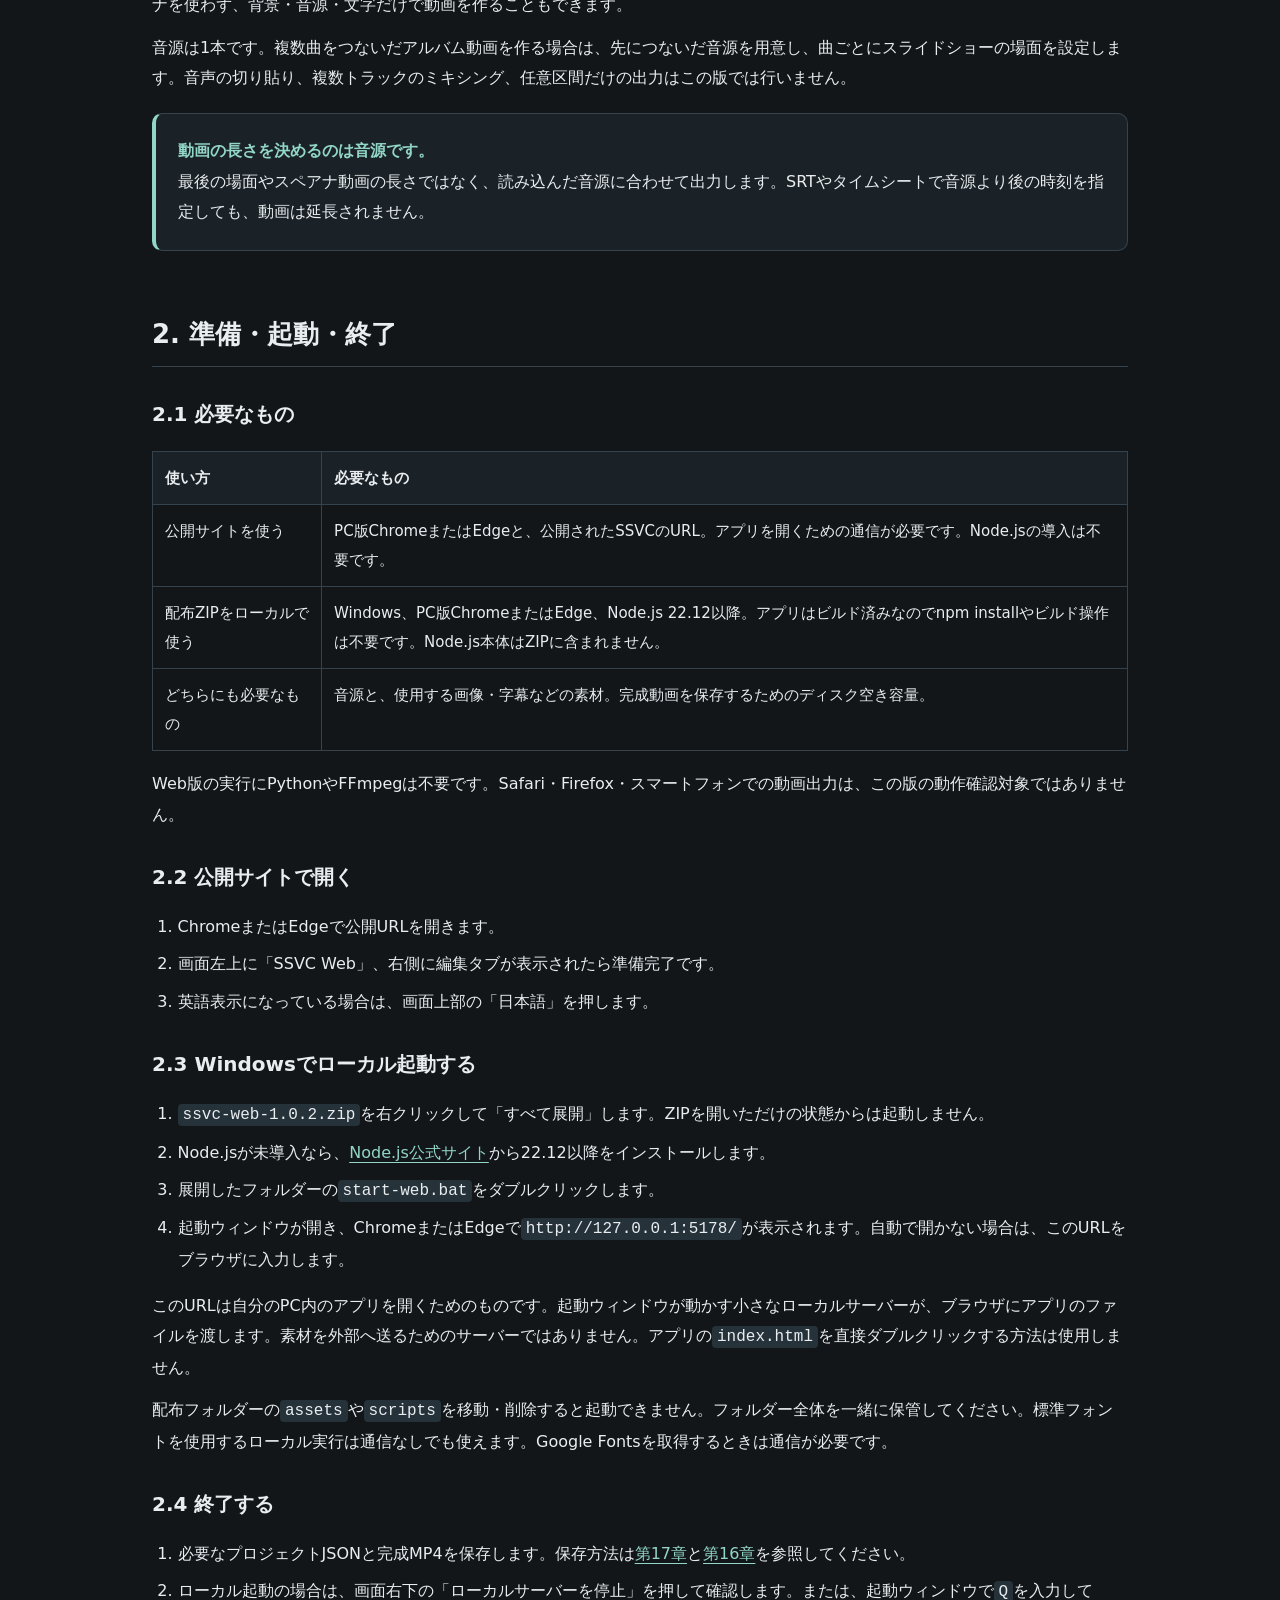
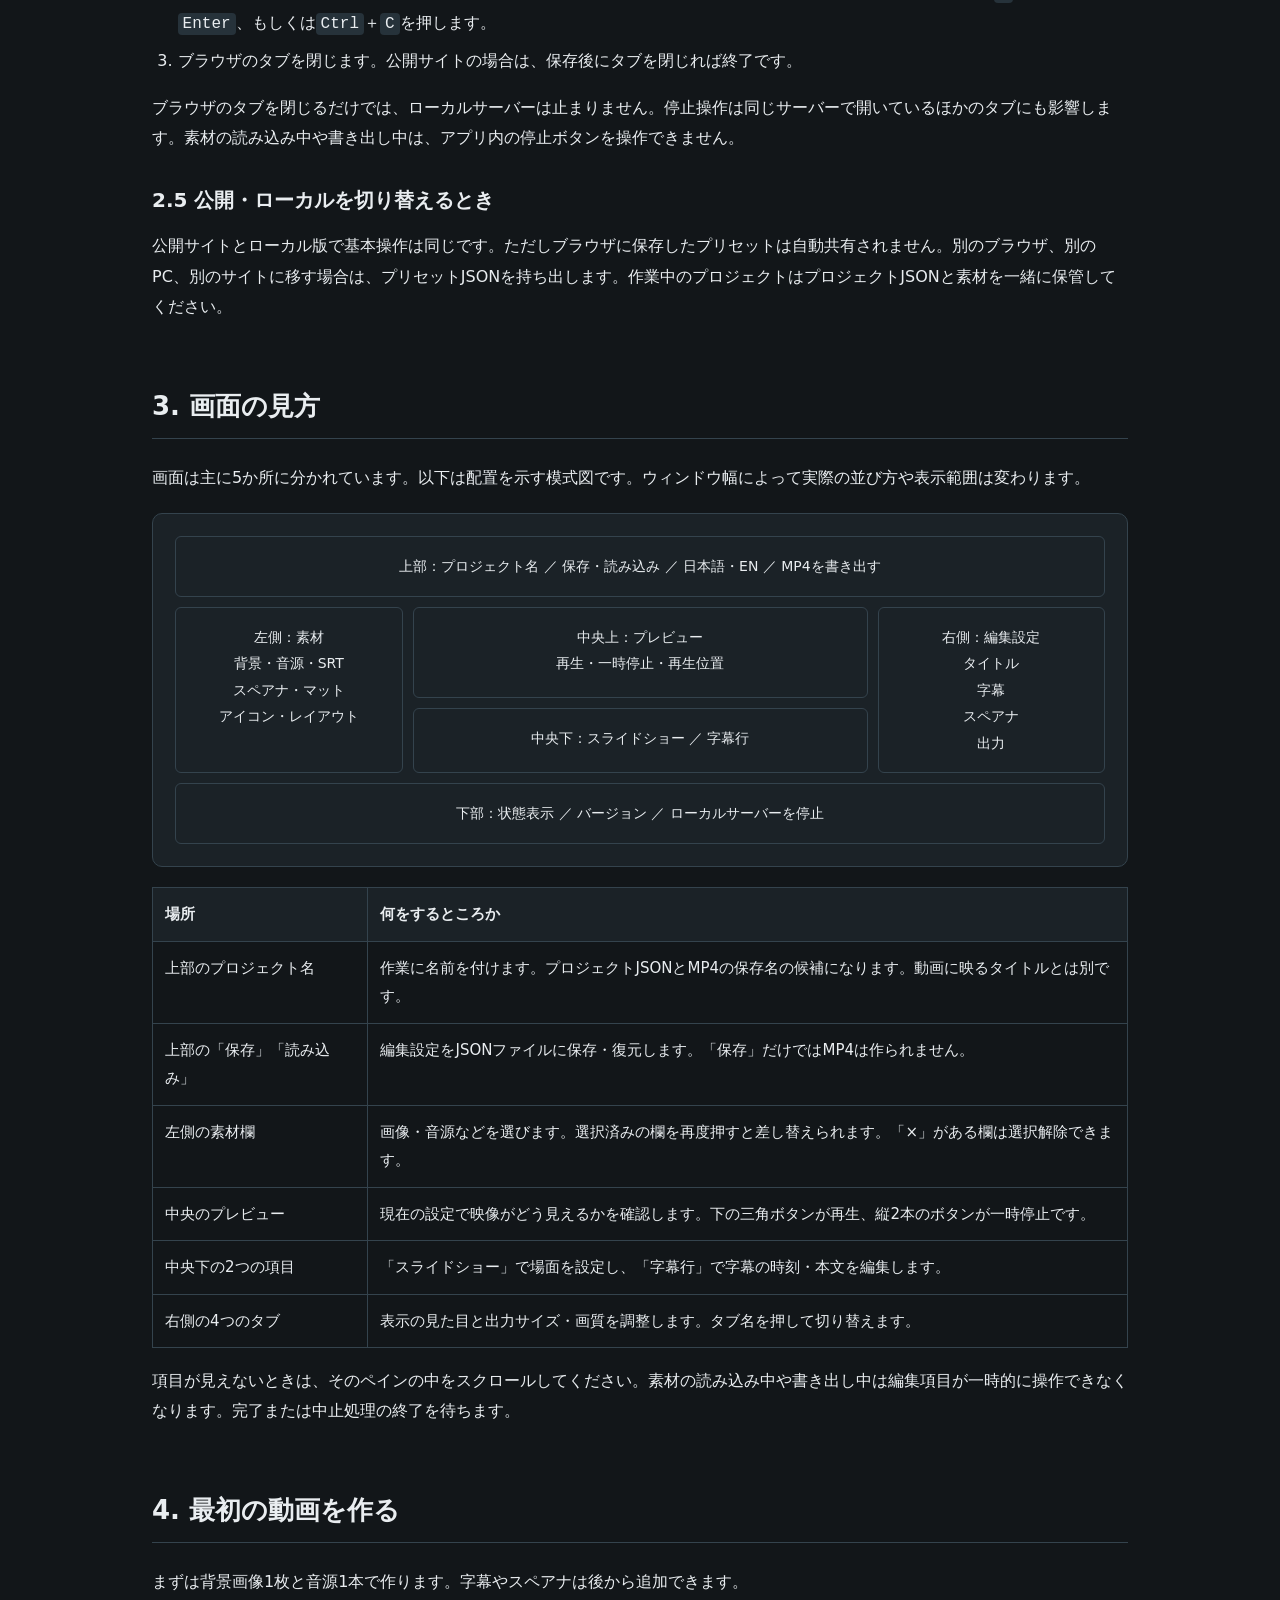
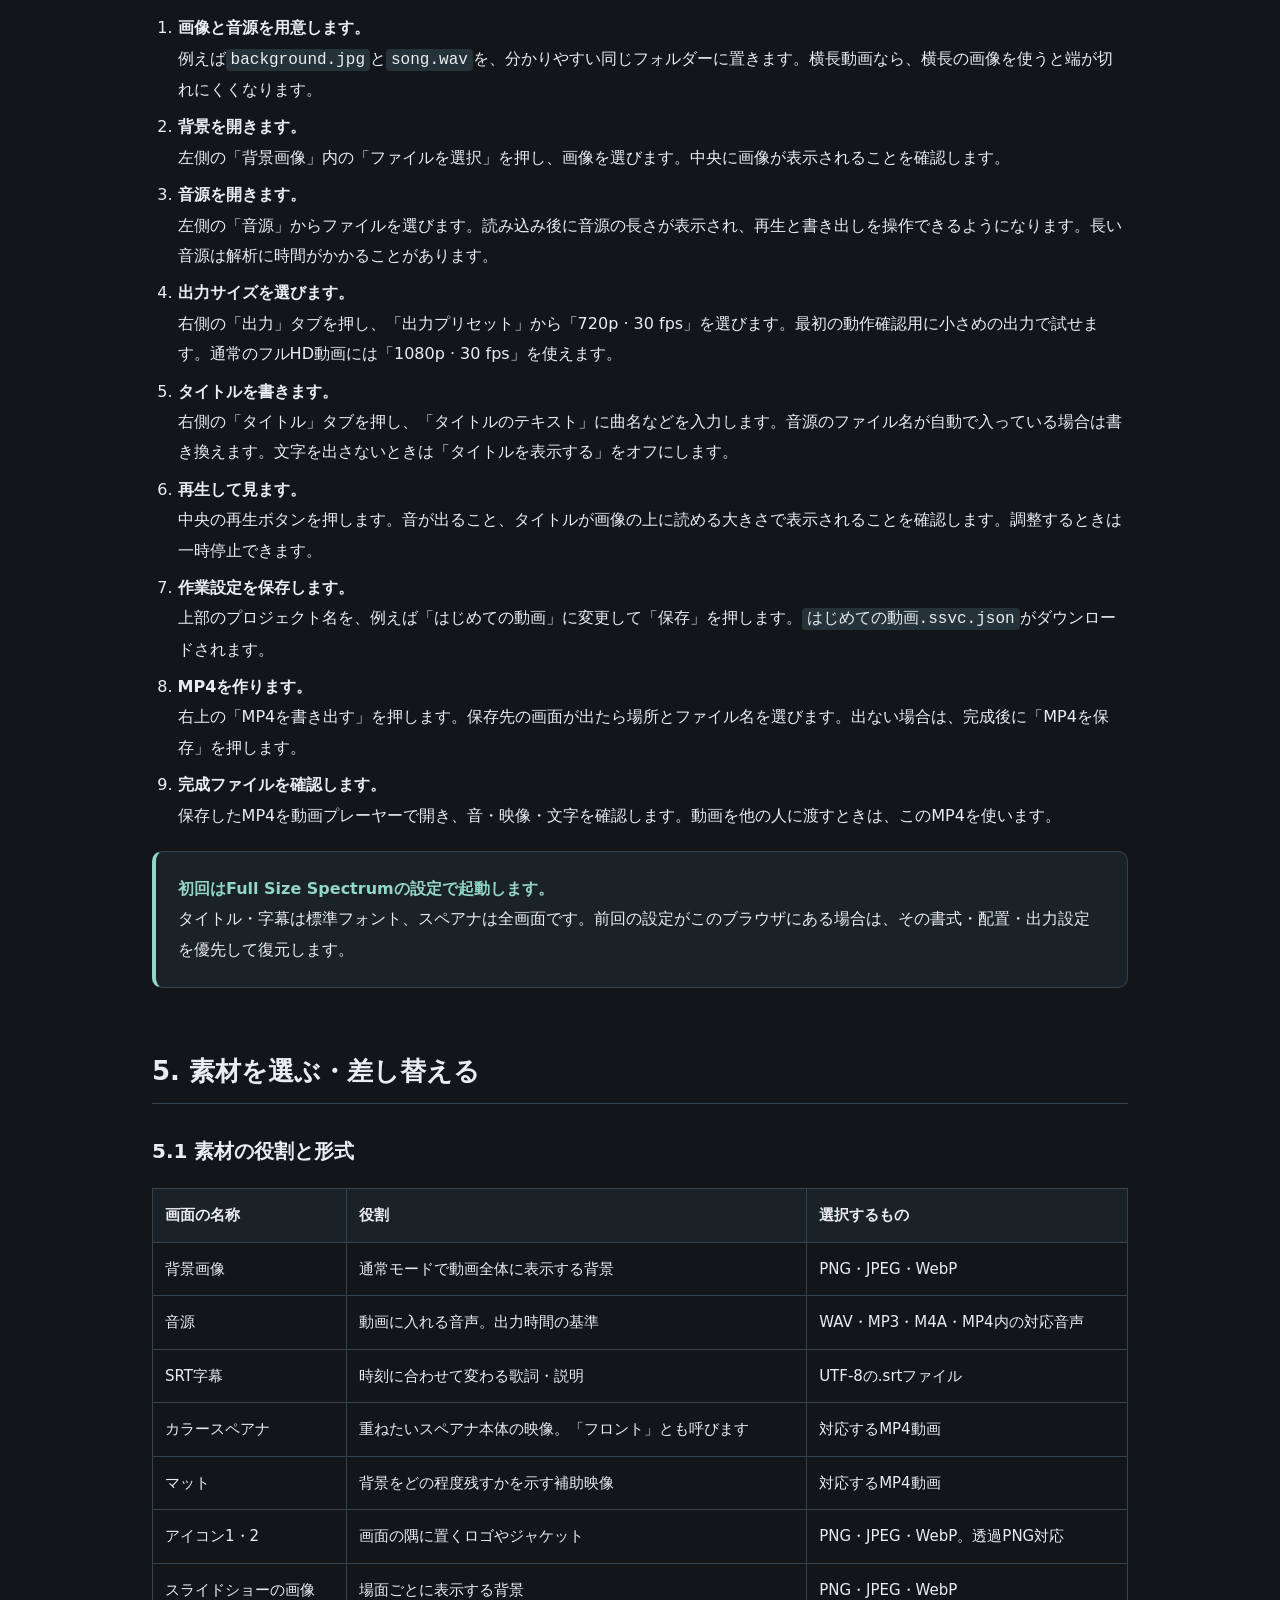
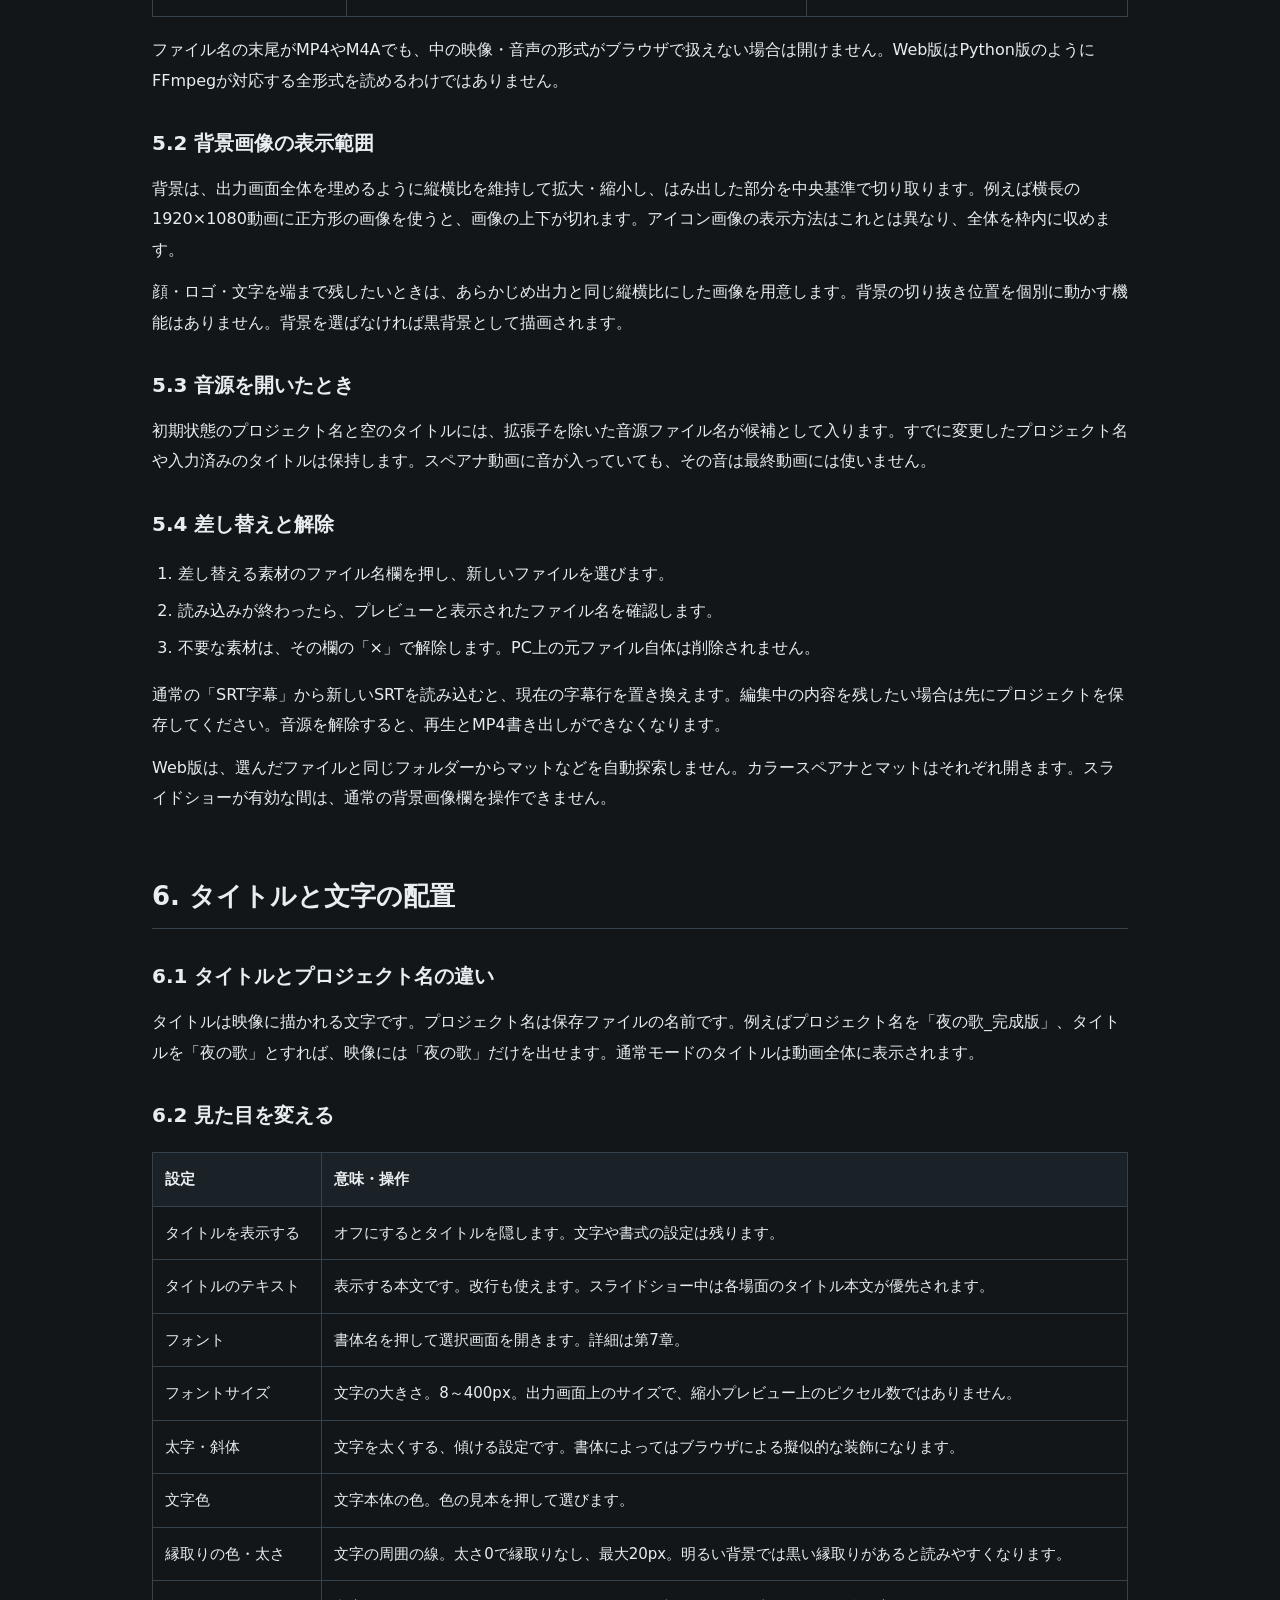
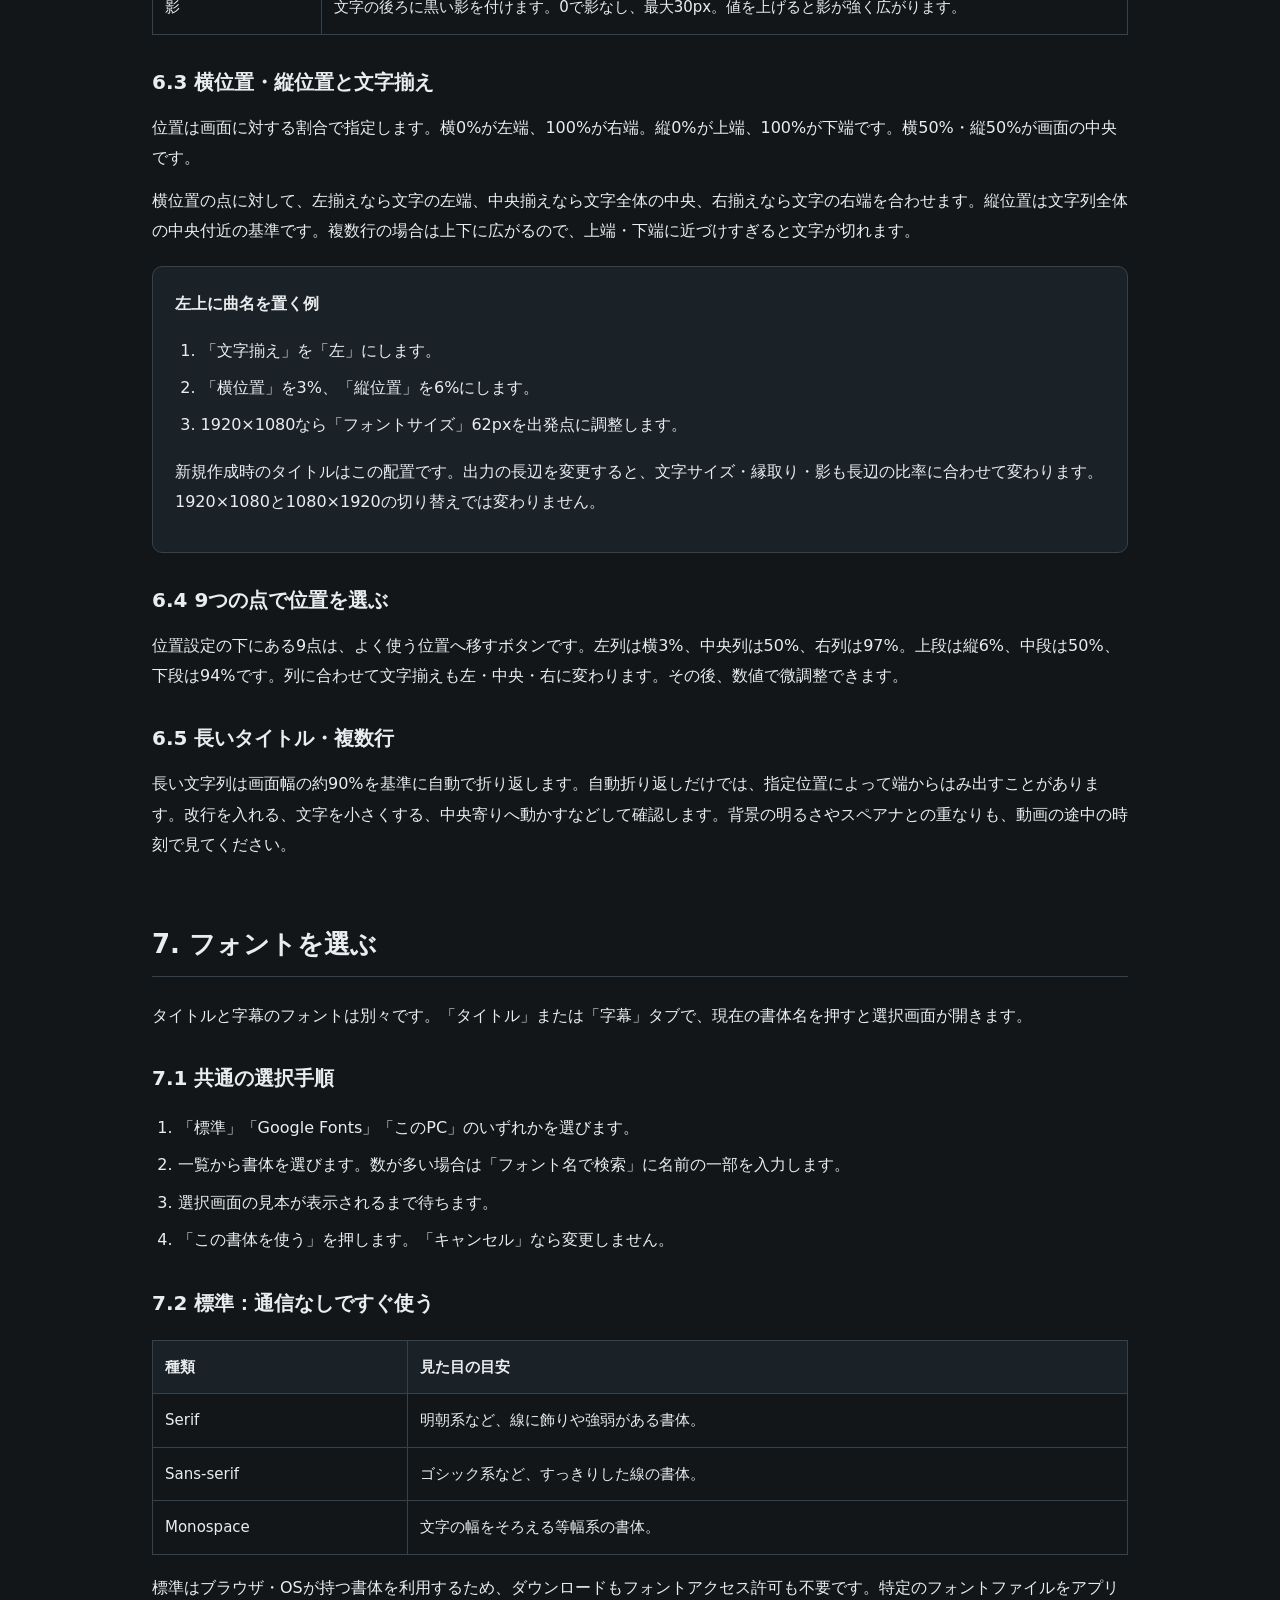
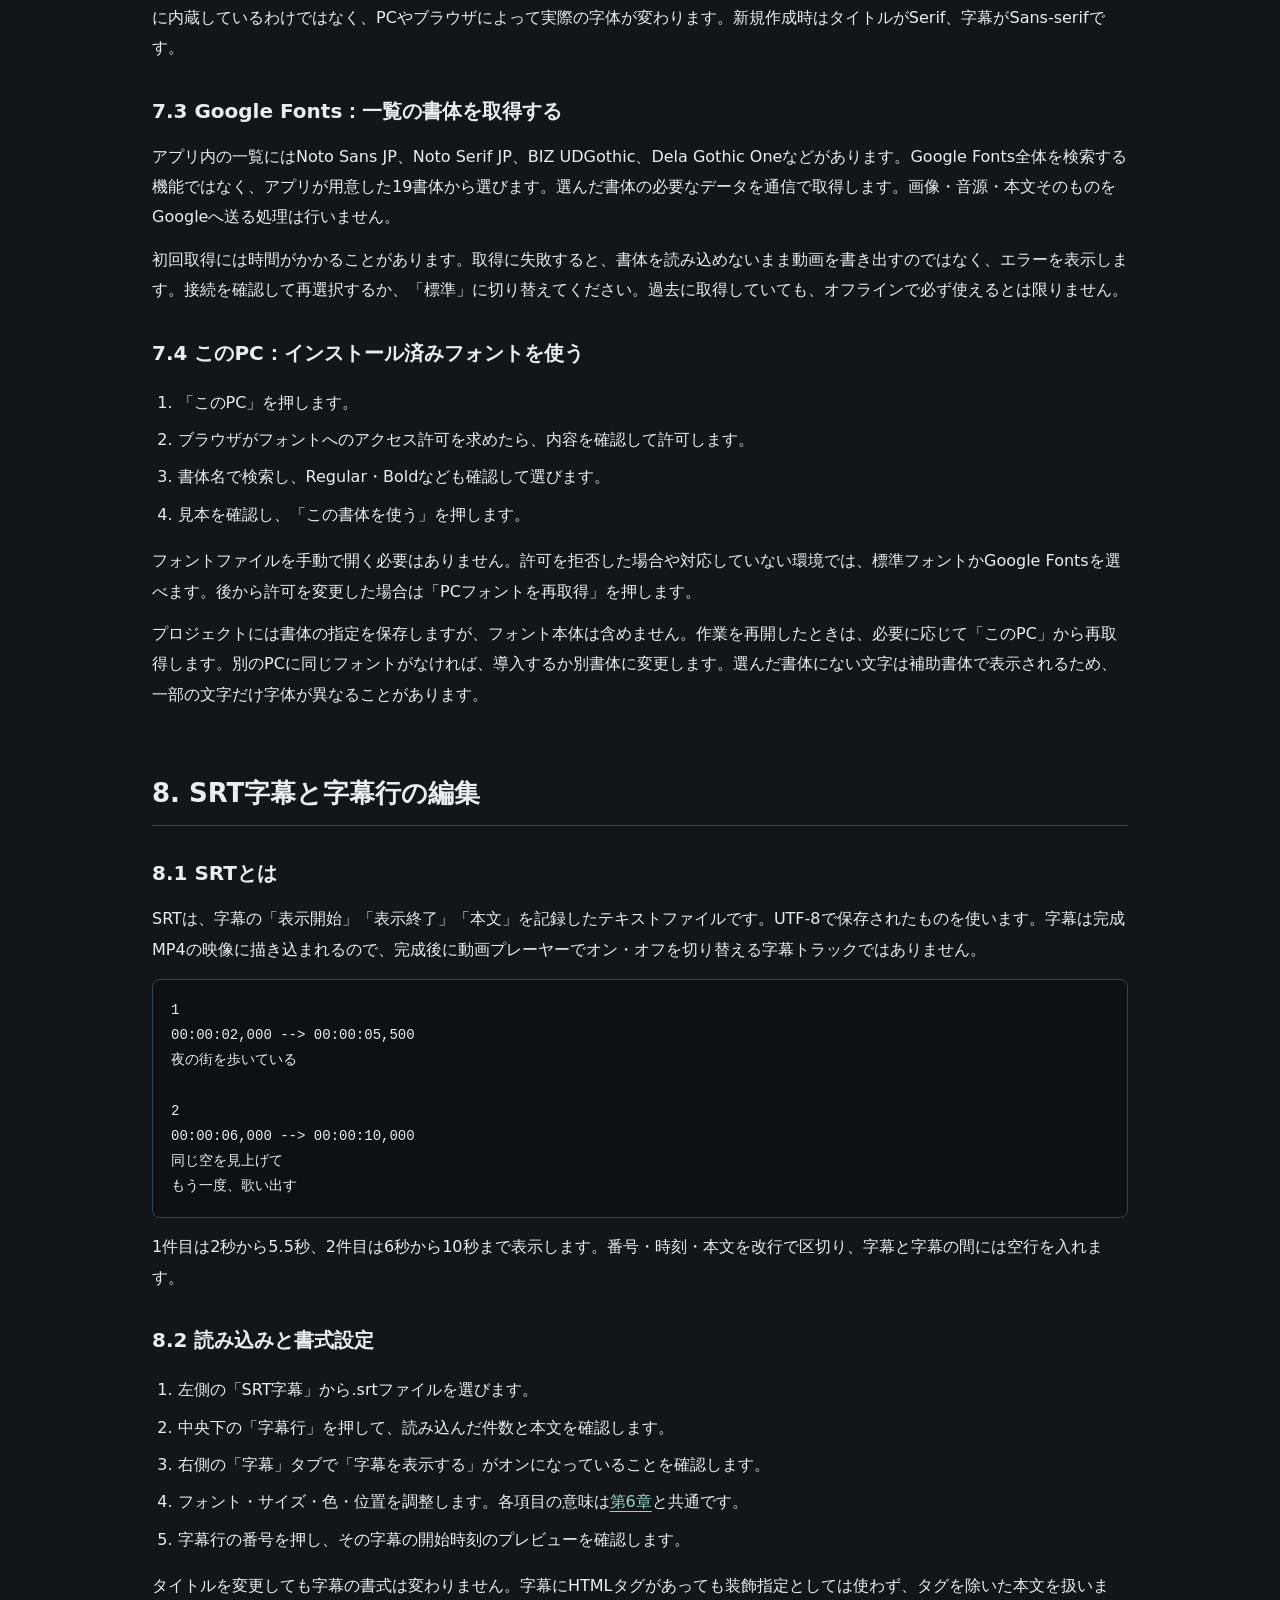
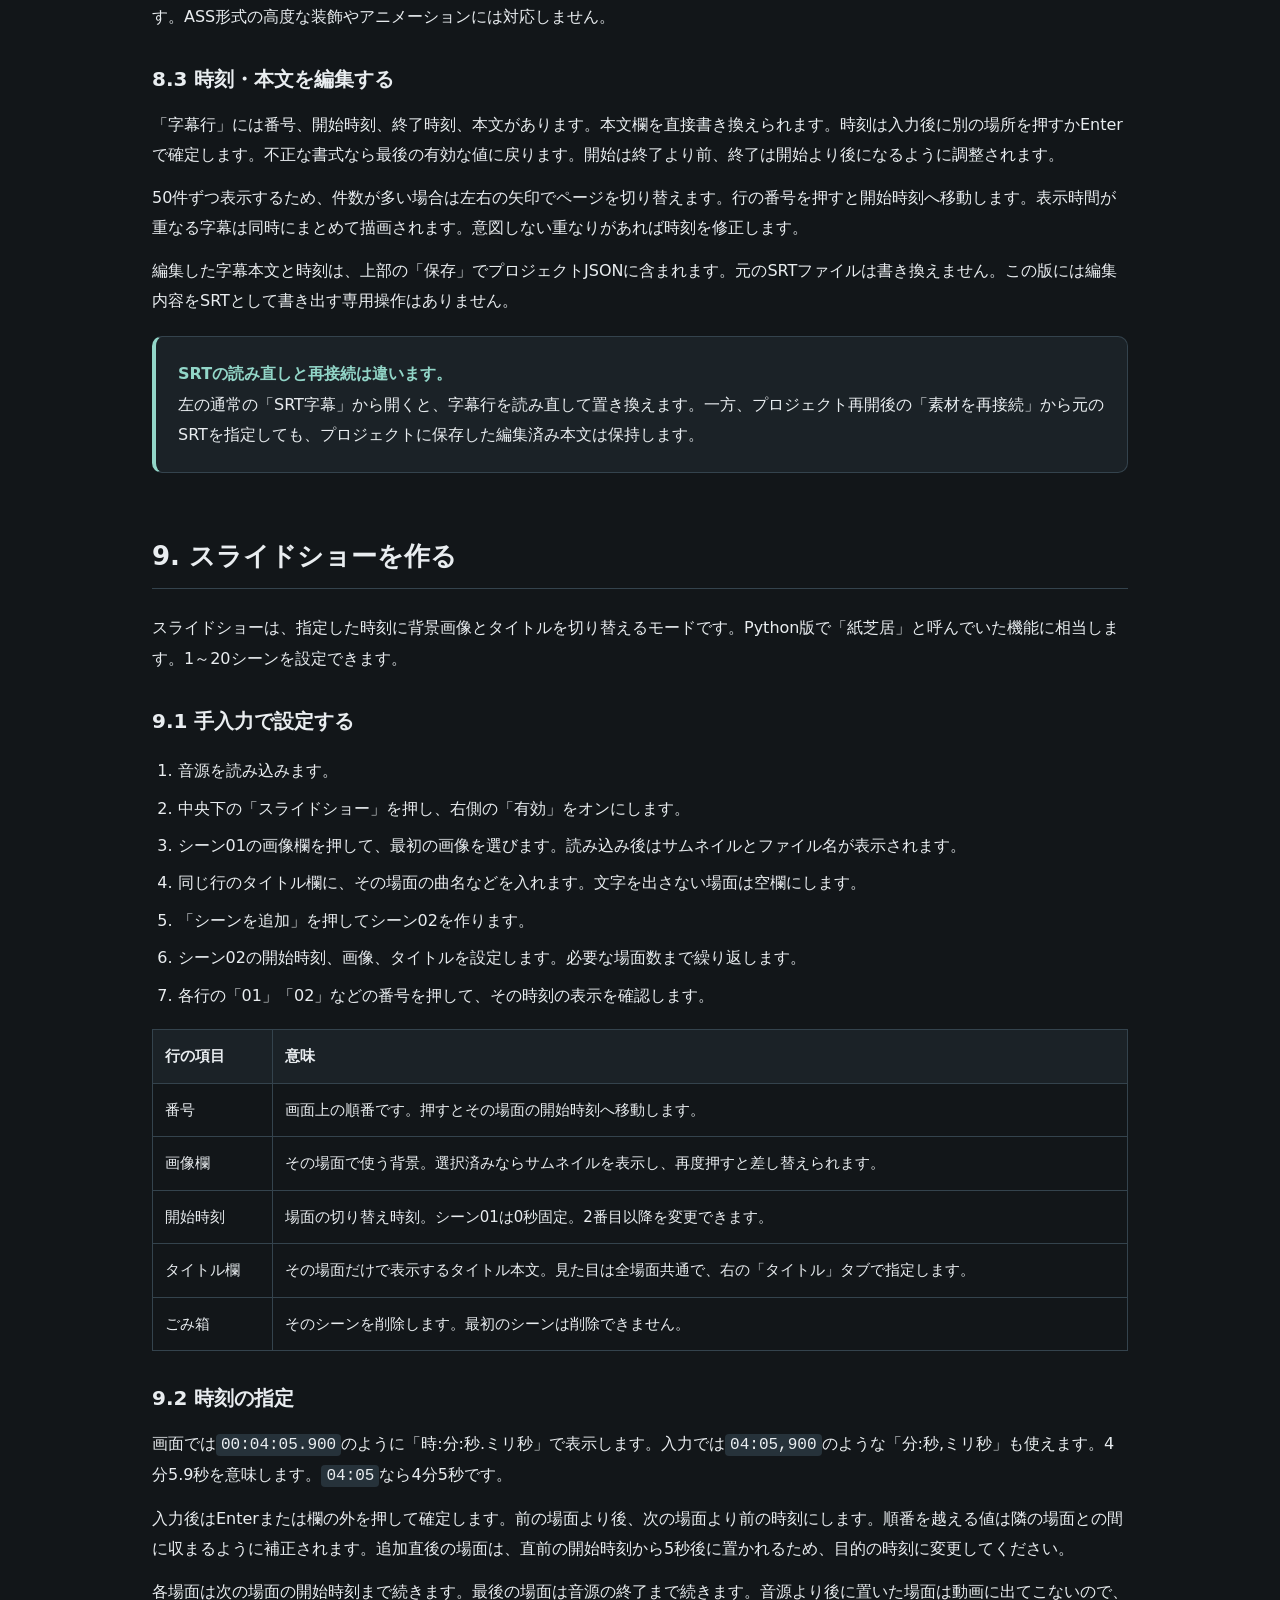
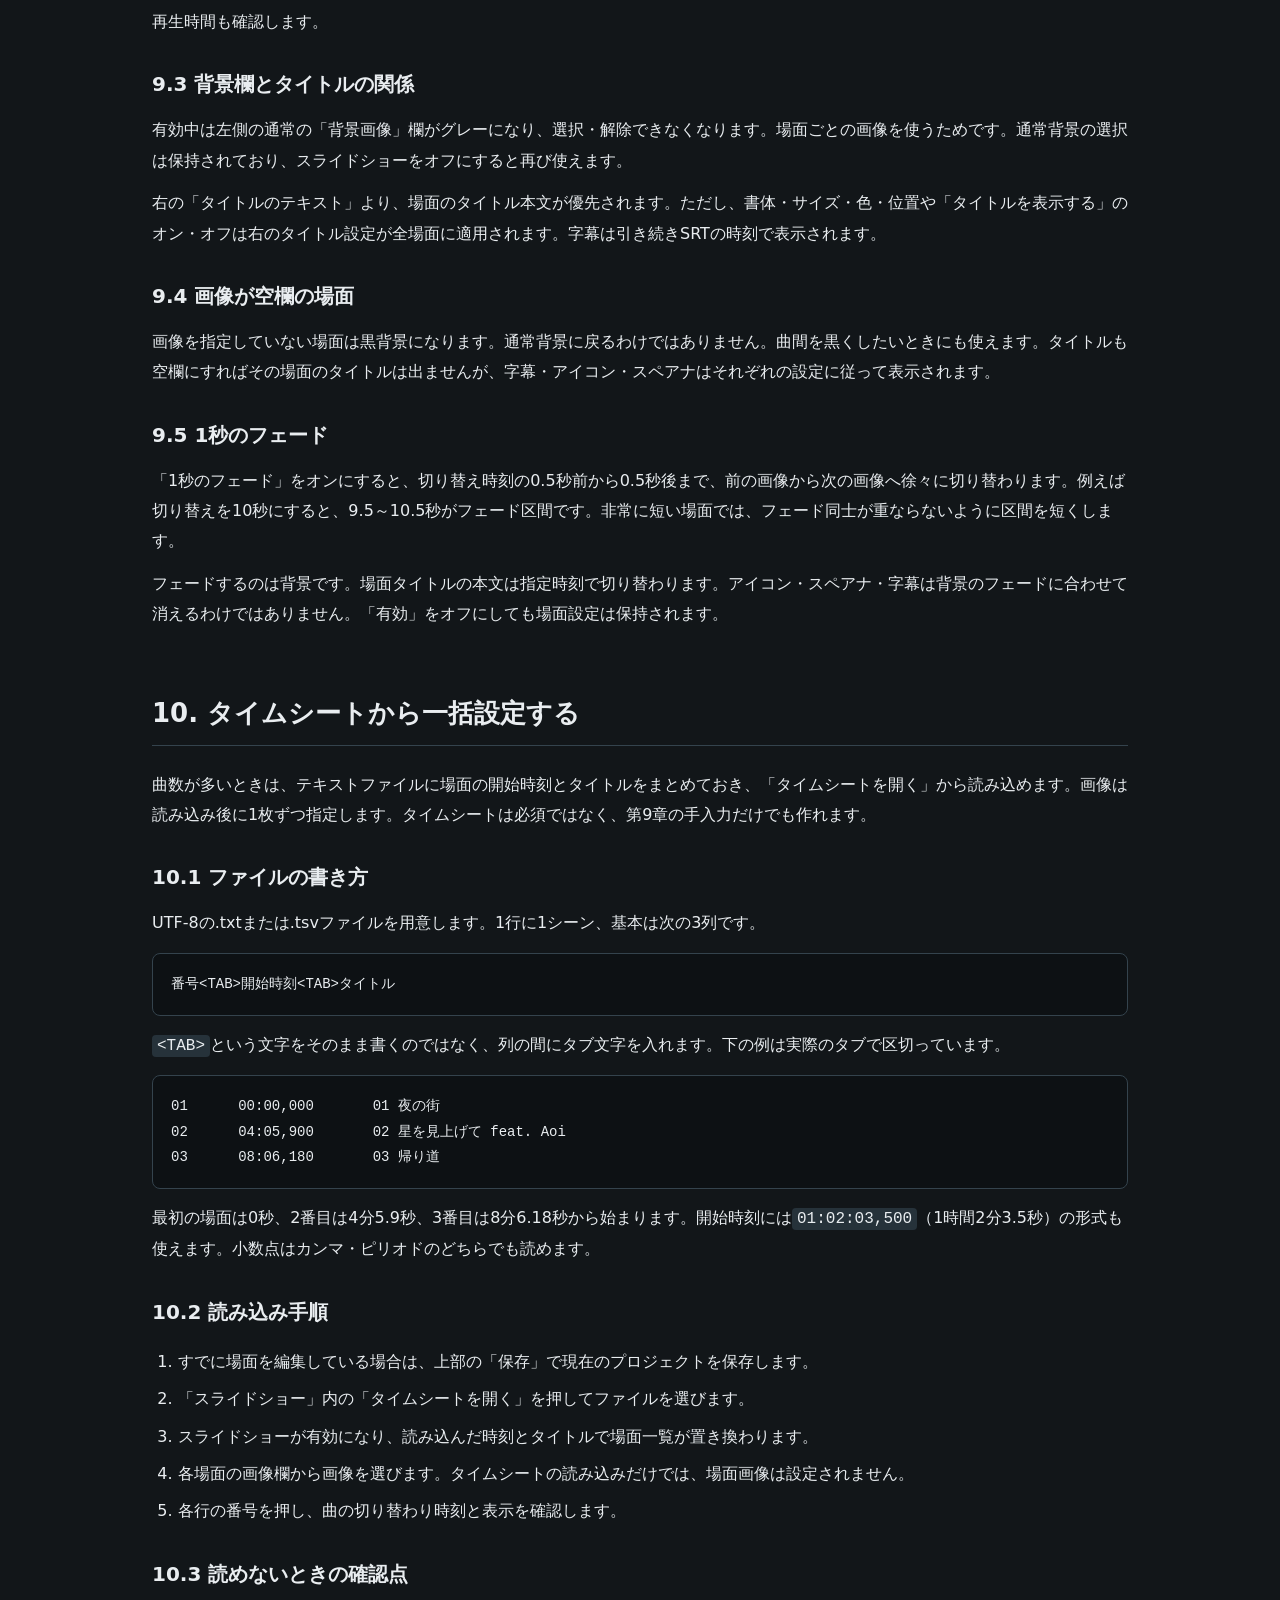
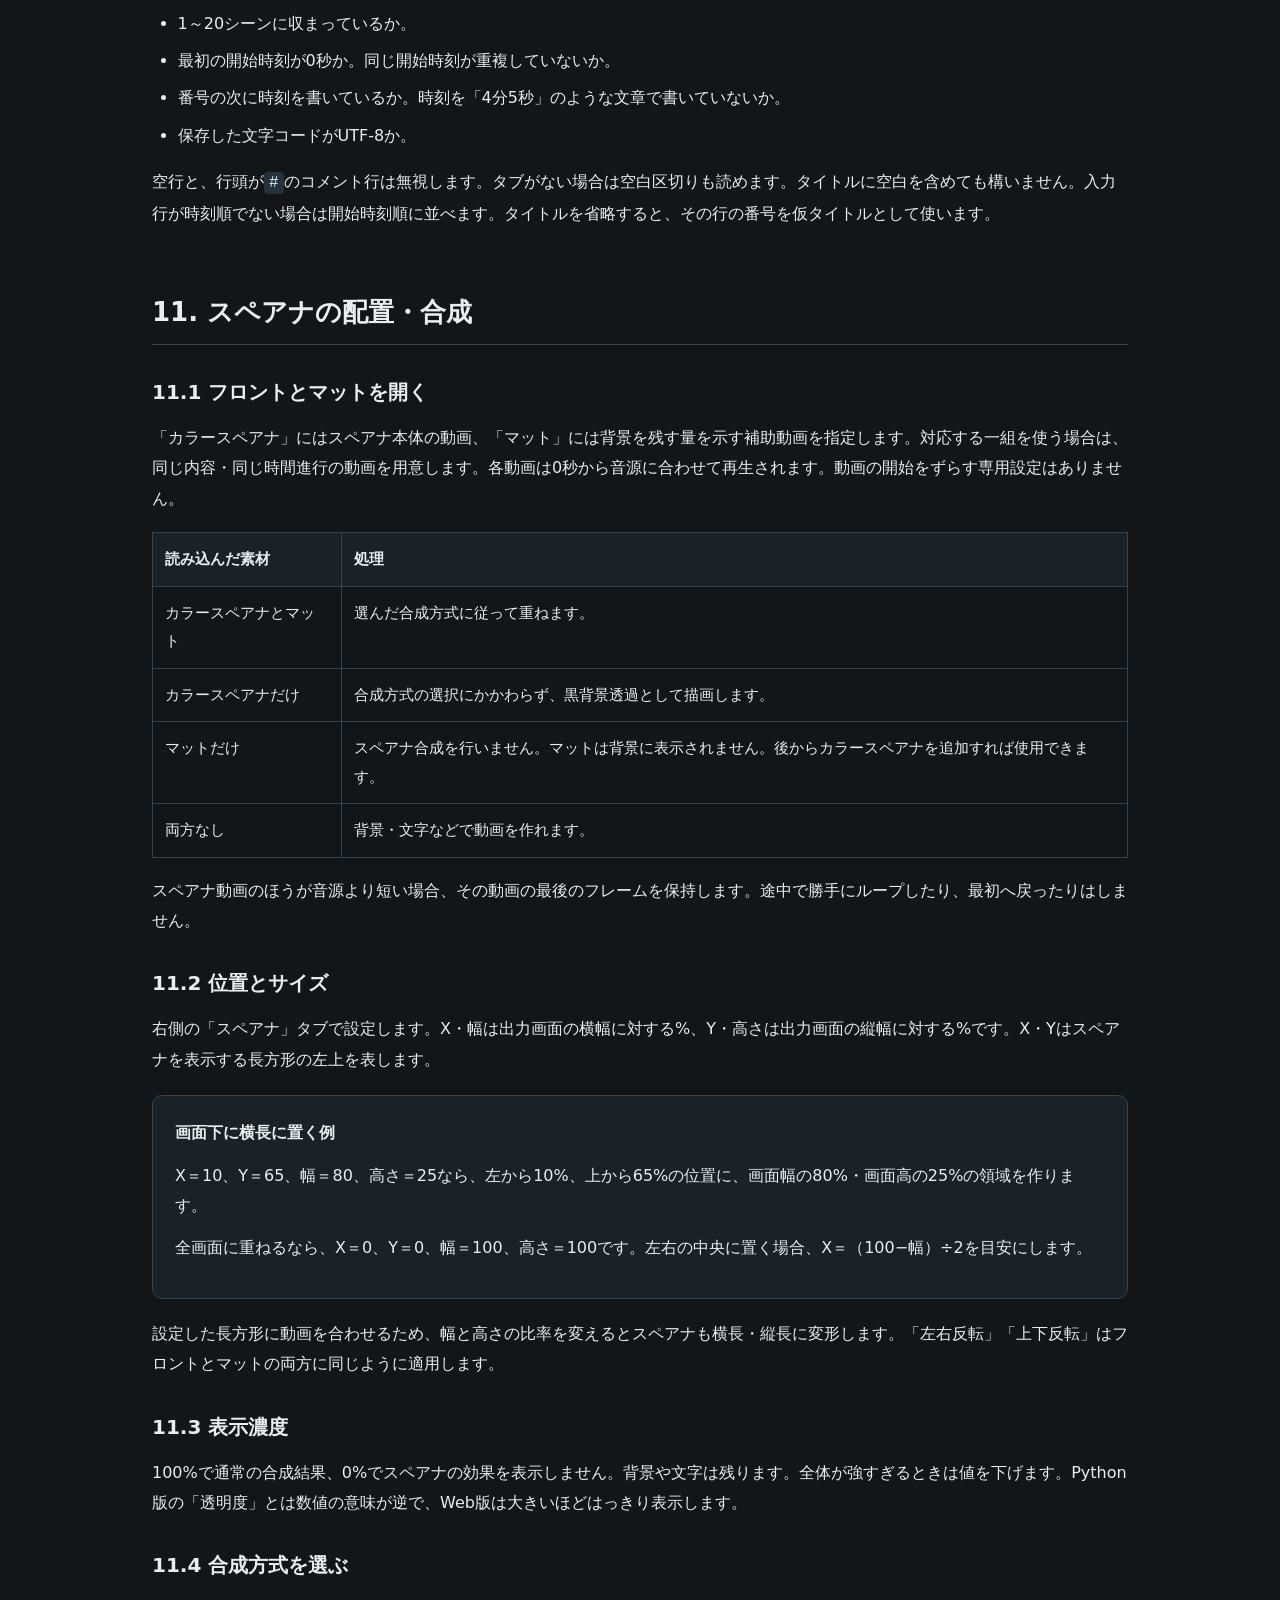
==== commit 67be9eca: "v1.0.2 uploaded." ====
--- a/MANUAL.html
+++ b/MANUAL.html
@@ -4,7 +4,7 @@
 <meta charset="utf-8">
 <meta name="viewport" content="width=device-width, initial-scale=1">
 <link rel="icon" href="data:,">
-<title>SSVC Web 1.0.1 詳細ユーザーガイド</title>
+<title>SSVC Web 1.0.2 詳細ユーザーガイド</title>
 <style>
 :root{color-scheme:dark;--bg:#121619;--panel:#1b2227;--text:#e9edf0;--muted:#b0bec8;--line:#34434d;--accent:#92d6c8}
 *{box-sizing:border-box}html{scroll-padding-top:24px}body{margin:0;background:var(--bg);color:var(--text);font:16px/1.9 system-ui,"Yu Gothic",sans-serif}a{color:var(--accent);text-underline-offset:4px}a:hover{color:#fff}header,main,footer{max-width:1040px;margin:auto;padding:32px}header{padding-top:64px}header .tag{color:var(--accent);font-size:13px;letter-spacing:.1em}h1{font-size:clamp(28px,5vw,44px);line-height:1.4;margin:14px 0}h2{font-size:26px;line-height:1.5;border-bottom:1px solid var(--line);padding-bottom:12px;margin:0 0 24px}h3{font-size:20px;margin:28px 0 10px}h4{font-size:17px;margin-bottom:8px}p{margin:12px 0}section{margin:0 0 64px;scroll-margin-top:24px}.lead{color:var(--muted);max-width:780px}nav,.note,.example,.map{background:var(--panel);border:1px solid var(--line);border-radius:10px;padding:22px;margin:20px 0}nav ol{columns:2;column-gap:40px;margin-bottom:0}nav li{break-inside:avoid;margin:5px 0}.note{border-left:4px solid var(--accent)}.note strong{color:var(--accent)}ol,ul{padding-left:1.6em}li{margin:7px 0}li p{margin:5px 0}table{width:100%;border-collapse:collapse;margin:18px 0;font-size:15px;overflow-wrap:anywhere}th,td{text-align:left;vertical-align:top;padding:12px;border:1px solid var(--line)}th{background:var(--panel)}td:first-child{min-width:100px}code,kbd{font-family:Consolas,monospace;background:#26323a;border-radius:4px;padding:2px 5px;overflow-wrap:anywhere}pre{background:#0d1114;border:1px solid var(--line);padding:18px;border-radius:8px;white-space:pre-wrap;overflow-wrap:anywhere;font:14px/1.8 Consolas,monospace}pre code{background:none;padding:0}small,.muted{color:var(--muted)}.map{display:grid;grid-template-columns:1fr 2fr 1fr;gap:10px;text-align:center;font-size:14px}.map div{border:1px solid var(--line);padding:16px 8px;border-radius:6px}.map .wide{grid-column:1/-1}.map .center{grid-column:2}.map .right{grid-column:3;grid-row:2/4}.map .left{grid-column:1;grid-row:2/4}.back{font-size:14px}footer{border-top:1px solid var(--line);color:var(--muted)}@media(max-width:640px){header,main,footer{padding:22px 16px}header{padding-top:36px}nav ol{columns:1}table{font-size:13px}th,td{padding:8px}td:first-child{min-width:0}h2{font-size:23px}.map{grid-template-columns:1fr;font-size:14px}.map div,.map .center,.map .right,.map .left{grid-column:1;grid-row:auto}section{margin-bottom:44px}}@media print{:root{color-scheme:light;--bg:#fff;--panel:#f3f5f5;--text:#111;--muted:#444;--line:#bbb;--accent:#17695c}body{font-size:10pt;line-height:1.65}header,main,footer{max-width:none;padding:0}header{margin-bottom:24px}h1{font-size:26pt}h2{font-size:18pt;break-after:avoid}h3,h4{break-after:avoid}section{margin-bottom:28px}tr,.note,.example,pre{break-inside:avoid}a{color:#17695c}code,kbd{background:#eee}pre{background:#f8f8f8}.back{display:none}@page{size:A4;margin:18mm}}
@@ -14,7 +14,7 @@
 <header id="top">
 <div class="tag">SIMPLE VIDEO COMPOSER · WEB EDITION</div>
 <h1>SSVC Web<br>詳細ユーザーガイド</h1>
-<p class="lead">対象：Web版 1.0.1 ／ 更新：2026年10月6日<br>画像と音源を開くところから、字幕・スライドショー・スペアナの調整、完成動画の保存、翌日の作業再開までを説明します。</p>
+<p class="lead">対象：Web版 1.0.2 ／ 更新：2026年10月11日<br>画像と音源を開くところから、字幕・スライドショー・スペアナの調整、完成動画の保存、翌日の作業再開までを説明します。</p>
 <p>初めて使う方は、まず<strong>第2～4章</strong>を順に進めてください。各ボタンや設定の意味を知りたいときは、目次から該当する章へ移動できます。文中の「　」は日本語表示の画面上の名称です。</p>
 <div class="note"><strong>このガイドについて</strong><br>Python版のユーザーマニュアルを参考に、Web版の実際の機能に合わせて書き直しています。Python版のFFmpeg設定や画面構成はそのまま当てはまりません。このガイド自身はHTMLを直接開いて読めます。アプリの起動には公開URLまたは起動バッチを使います。</div>
 <nav aria-label="目次"><h2>目次</h2><ol>
@@ -56,7 +56,7 @@
 <h3>2.2 公開サイトで開く</h3>
 <ol><li>ChromeまたはEdgeで公開URLを開きます。</li><li>画面左上に「SSVC Web」、右側に編集タブが表示されたら準備完了です。</li><li>英語表示になっている場合は、画面上部の「日本語」を押します。</li></ol>
 <h3>2.3 Windowsでローカル起動する</h3>
-<ol><li><code>ssvc-web-1.0.1.zip</code>を右クリックして「すべて展開」します。ZIPを開いただけの状態からは起動しません。</li><li>Node.jsが未導入なら、<a href="https://nodejs.org/">Node.js公式サイト</a>から22.12以降をインストールします。</li><li>展開したフォルダーの<code>start-web.bat</code>をダブルクリックします。</li><li>起動ウィンドウが開き、ChromeまたはEdgeで<code>http://127.0.0.1:5178/</code>が表示されます。自動で開かない場合は、このURLをブラウザに入力します。</li></ol>
+<ol><li><code>ssvc-web-1.0.2.zip</code>を右クリックして「すべて展開」します。ZIPを開いただけの状態からは起動しません。</li><li>Node.jsが未導入なら、<a href="https://nodejs.org/">Node.js公式サイト</a>から22.12以降をインストールします。</li><li>展開したフォルダーの<code>start-web.bat</code>をダブルクリックします。</li><li>起動ウィンドウが開き、ChromeまたはEdgeで<code>http://127.0.0.1:5178/</code>が表示されます。自動で開かない場合は、このURLをブラウザに入力します。</li></ol>
 <p>このURLは自分のPC内のアプリを開くためのものです。起動ウィンドウが動かす小さなローカルサーバーが、ブラウザにアプリのファイルを渡します。素材を外部へ送るためのサーバーではありません。アプリの<code>index.html</code>を直接ダブルクリックする方法は使用しません。</p>
 <p>配布フォルダーの<code>assets</code>や<code>scripts</code>を移動・削除すると起動できません。フォルダー全体を一緒に保管してください。標準フォントを使用するローカル実行は通信なしでも使えます。Google Fontsを取得するときは通信が必要です。</p>
 <h3>2.4 終了する</h3>
@@ -76,7 +76,7 @@
 <section id="first-video"><h2>4. 最初の動画を作る</h2>
 <p>まずは背景画像1枚と音源1本で作ります。字幕やスペアナは後から追加できます。</p>
 <ol><li><strong>画像と音源を用意します。</strong><br>例えば<code>background.jpg</code>と<code>song.wav</code>を、分かりやすい同じフォルダーに置きます。横長動画なら、横長の画像を使うと端が切れにくくなります。</li><li><strong>背景を開きます。</strong><br>左側の「背景画像」内の「ファイルを選択」を押し、画像を選びます。中央に画像が表示されることを確認します。</li><li><strong>音源を開きます。</strong><br>左側の「音源」からファイルを選びます。読み込み後に音源の長さが表示され、再生と書き出しを操作できるようになります。長い音源は解析に時間がかかることがあります。</li><li><strong>出力サイズを選びます。</strong><br>右側の「出力」タブを押し、「出力プリセット」から「720p · 30 fps」を選びます。最初の動作確認用に小さめの出力で試せます。通常のフルHD動画には「1080p · 30 fps」を使えます。</li><li><strong>タイトルを書きます。</strong><br>右側の「タイトル」タブを押し、「タイトルのテキスト」に曲名などを入力します。音源のファイル名が自動で入っている場合は書き換えます。文字を出さないときは「タイトルを表示する」をオフにします。</li><li><strong>再生して見ます。</strong><br>中央の再生ボタンを押します。音が出ること、タイトルが画像の上に読める大きさで表示されることを確認します。調整するときは一時停止できます。</li><li><strong>作業設定を保存します。</strong><br>上部のプロジェクト名を、例えば「はじめての動画」に変更して「保存」を押します。<code>はじめての動画.ssvc.json</code>がダウンロードされます。</li><li><strong>MP4を作ります。</strong><br>右上の「MP4を書き出す」を押します。保存先の画面が出たら場所とファイル名を選びます。出ない場合は、完成後に「MP4を保存」を押します。</li><li><strong>完成ファイルを確認します。</strong><br>保存したMP4を動画プレーヤーで開き、音・映像・文字を確認します。動画を他の人に渡すときは、このMP4を使います。</li></ol>
-<div class="note"><strong>初回は、レイアウトプリセットを使わなくても作れます。</strong><br>初期設定は標準フォントを使用します。Small Spectrumなどのシステムレイアウトを適用すると、タイトルと字幕の書体・位置も変わり、Google Fontsを読み込みます。</div>
+<div class="note"><strong>初回はFull Size Spectrumの設定で起動します。</strong><br>タイトル・字幕は標準フォント、スペアナは全画面です。前回の設定がこのブラウザにある場合は、その書式・配置・出力設定を優先して復元します。</div>
 </section>
 
 <section id="media"><h2>5. 素材を選ぶ・差し替える</h2>
@@ -102,7 +102,7 @@
 <h3>6.3 横位置・縦位置と文字揃え</h3>
 <p>位置は画面に対する割合で指定します。横0%が左端、100%が右端。縦0%が上端、100%が下端です。横50%・縦50%が画面の中央です。</p>
 <p>横位置の点に対して、左揃えなら文字の左端、中央揃えなら文字全体の中央、右揃えなら文字の右端を合わせます。縦位置は文字列全体の中央付近の基準です。複数行の場合は上下に広がるので、上端・下端に近づけすぎると文字が切れます。</p>
-<div class="example"><strong>左上に曲名を置く例</strong><ol><li>「文字揃え」を「左」にします。</li><li>「横位置」を3%、「縦位置」を6%にします。</li><li>1920×1080なら「フォントサイズ」61pxを出発点に調整します。</li></ol><p>新規作成時のタイトルはこの配置です。出力の横幅を変更すると、文字サイズ・縁取り・影も幅の比率に合わせて変わります。</p></div>
+<div class="example"><strong>左上に曲名を置く例</strong><ol><li>「文字揃え」を「左」にします。</li><li>「横位置」を3%、「縦位置」を6%にします。</li><li>1920×1080なら「フォントサイズ」62pxを出発点に調整します。</li></ol><p>新規作成時のタイトルはこの配置です。出力の長辺を変更すると、文字サイズ・縁取り・影も長辺の比率に合わせて変わります。1920×1080と1080×1920の切り替えでは変わりません。</p></div>
 <h3>6.4 9つの点で位置を選ぶ</h3>
 <p>位置設定の下にある9点は、よく使う位置へ移すボタンです。左列は横3%、中央列は50%、右列は97%。上段は縦6%、中段は50%、下段は94%です。列に合わせて文字揃えも左・中央・右に変わります。その後、数値で微調整できます。</p>
 <h3>6.5 長いタイトル・複数行</h3>
@@ -234,6 +234,7 @@
 <h3>13.4 改名・削除・バックアップ</h3>
 <table><thead><tr><th>したいこと</th><th>「保存・管理…」内での手順</th></tr></thead><tbody><tr><td>適用</td><td>「保存したユーザープリセット」で名前を選び、「適用」を押します。</td></tr><tr><td>名前を変更</td><td>一覧で選び、名前欄を書き換え、「名前を変更」を押します。別の保存済み項目と同じ名前にはできません。</td></tr><tr><td>削除</td><td>一覧で選び、「削除」→「確認して実行」。システムプリセットは対象外です。</td></tr><tr><td>バックアップ</td><td>一覧で1件選び、「JSONを書き出す」。選んだ1件をファイルとしてダウンロードします。</td></tr><tr><td>別環境に移す</td><td>移行先の同じ種類の管理画面で「JSONを取り込む」を押し、書き出したファイルを選びます。同名があれば確認します。</td></tr></tbody></table>
 <p>レイアウト用のファイルは<code>.ssvc-layout-preset.json</code>、出力用は<code>.ssvc-output-preset.json</code>です。種類を取り違えると読み込めません。これらを上部のプロジェクト「読み込み」で開くのではなく、プリセット管理画面から取り込みます。</p>
+<p>新しく保存するレイアウトプリセットは長辺を基準に文字サイズ等を換算します。旧形式のレイアウトプリセットは保存時の高さ情報がないため、従来の横幅基準で読み込みます。</p>
 <p>適用後、プルダウンは「プリセットを適用…」に戻ります。現在の全設定が特定のプリセット名に固定されているという表示ではありません。選択直後に見た目や数値が変わったことを確認してください。</p>
 </section>
 
@@ -241,8 +242,10 @@
 <p>右側の「出力」タブで完成動画の仕様を決めます。動画はMP4形式で、映像がH.264、音声がAACです。細かい数値が分からない場合は、まずシステムプリセットを使ってください。</p>
 <h3>14.1 システム出力プリセット</h3>
 <table><thead><tr><th>名前</th><th>サイズ</th><th>FPS</th><th>VBR／CBRの目標ビットレート</th></tr></thead><tbody><tr><td>720p · 30 fps</td><td>1280×720（横長）</td><td>30</td><td>5 Mbps</td></tr><tr><td>1080p · 30 fps</td><td>1920×1080（横長）</td><td>30</td><td>8 Mbps</td></tr><tr><td>縦型 1080 × 1920</td><td>1080×1920（縦長）</td><td>30</td><td>8 Mbps</td></tr></tbody></table>
-<p>これらは音声ビットレートと、映像のレート制御・量子化値・エンコーダー優先設定の現在値を保持します。新規作成時は音声192 kbps、映像CQP・QP18・自動です。プリセットを選んでもCQP・QP18を維持します。CQPを選んでいる間は、上の表にある目標ビットレートを使用しません。横幅を変えると、タイトル・字幕の文字サイズ、縁取り、影も幅に合わせて換算します。横長から縦長へ変える場合は、文字の折り返しとスペアナの形を見直してください。</p>
+<p>これらは音声ビットレートと、映像のレート制御・量子化値・エンコーダー優先設定の現在値を保持します。新規作成時は音声192 kbps、映像CQP・QP18・自動です。プリセットを選んでもCQP・QP18を維持します。CQPを選んでいる間は、上の表にある目標ビットレートを使用しません。長辺を変えると、タイトル・字幕の文字サイズ、縁取り、影も長辺に合わせて換算します。1920×1080から1080×1920への変更では、文字サイズ等を維持します。横長から縦長へ変える場合は、文字の折り返しとスペアナの形を見直してください。</p>
 <h3>14.2 各設定の意味</h3>
+<p>数値の手入力は、Enterまたは欄から離れたときに確定します。入力途中では補正しないため、全選択して削除し、「6」「1」と順に入力して61を指定できます。負の位置、小数、全角数字にも対応します。範囲外や不正な値は理由を表示して直前の値へ戻します。Escで取り消し、上下キーと欄の上下ボタンで即時調整できます。</p>
+<p>出力サイズは幅・高さをひと組で確定します。幅から高さへTabで移って入力を続け、Enterまたはこの2欄の外へ移動すると、一度だけサイズ換算します。出力寸法の奇数は偶数へ丸めます。位置やスペアナのサイズの%は保持します。</p>
 <table><thead><tr><th>項目</th><th>意味と指定範囲</th></tr></thead><tbody><tr><td>横サイズ・縦サイズ</td><td>完成映像のピクセル数。各64～3840pxで、偶数にそろえます。正方形なら、例えば横1080・縦1080にします。背景画像の大きさを自動採用するボタンはありません。</td></tr><tr><td>フレームレート</td><td>1秒あたりの映像枚数。24／25／29.97／30／50／59.94／60fpsから選びます。高い値ほど動きを細かく表現できますが、作るフレーム数が増えます。</td></tr><tr><td>映像ビットレート</td><td>映像に使う1秒あたりのデータ量の目標。0.2～80Mbps。上げると画質を保ちやすい一方、容量が増えます。</td></tr><tr><td>音声ビットレート</td><td>AAC音声のデータ量の目標。64～320kbps。大きくするほど容量が増えますが、低品質の元音源を元以上の音質にするものではありません。</td></tr></tbody></table>
 <p>入力範囲内でも、PCやブラウザのエンコーダーがその設定を扱えるとは限りません。大きな解像度や高FPSで失敗する場合は、720p・30fpsなどに下げて確認します。</p>
 <h3>14.3 映像のレート制御とエンコーダーを選ぶ</h3>
@@ -292,6 +295,9 @@
 
 <section id="projects"><h2>17. 作業を保存して再開する</h2>
 <h3>17.1 「保存」の3つの意味</h3>
+<p>これらに加えて、確定した書式・配置・出力設定をブラウザ内へ自動保存します。タイトル・字幕のフォント、サイズ、位置、色、縁取り、影、表示の有無、スペアナの設定、アイコンの配置、解像度、FPS、レート制御、QP、ビットレート、エンコーダー優先設定を次回起動時に復元します。プロジェクトを読み込んだ場合も、その設定を記憶します。</p>
+<p>自動保存にはタイトル本文、字幕本文、シーン一覧、素材ファイルは含みません。作品の再開にはプロジェクトJSONと素材が必要です。同じブラウザ・同じサイトごとの保存なので、GitHub Pages版とlocalhost版は別々です。PCフォントは再取得の許可が必要な場合があります。</p>
+<p>「出力」タブの「起動時の設定を初期化」で、Full Size Spectrumと標準出力（1920×1080・30fps・CQP18・自動・音声192kbps）へ戻せます。編集中の本文・素材・ユーザープリセットは保持します。初期化した設定も次回へ引き継ぎます。ブラウザ保存に失敗した場合は通知しますので、必要な設定はプロジェクトJSONとして保存してください。</p>
 <table><thead><tr><th>保存するもの</th><th>使う操作</th><th>用途</th></tr></thead><tbody><tr><td>プロジェクトJSON</td><td>画面上部「保存」</td><td>この曲・この動画の作業を再開するための設定。字幕本文や場面一覧も含みます。</td></tr><tr><td>ユーザープリセット</td><td>レイアウト／出力の「保存・管理…」</td><td>ほかの作品でも使う見た目・出力設定。通常はブラウザ内保存です。</td></tr><tr><td>完成MP4</td><td>「MP4を書き出す」、必要なら完成後に「MP4を保存」</td><td>視聴・配布・動画サイトへの投稿に使う完成動画。</td></tr></tbody></table>
 <h3>17.2 プロジェクトを保存する</h3>
 <ol><li>上部のプロジェクト名を入力します。</li><li>「保存」を押します。</li><li><code>プロジェクト名.ssvc.json</code>がダウンロードされたことを確認します。</li><li>使った素材と分かりやすい場所に一緒に保管します。変更後は再び「保存」を押してください。</li></ol>
@@ -333,13 +339,13 @@
 <h3>19.2 文字・フォント・スライドショー</h3>
 <table><thead><tr><th>症状</th><th>確認・対処</th></tr></thead><tbody><tr><td>タイトルが変わらない</td><td>スライドショー中なら各シーンのタイトル欄を書き換えます。通常のタイトル本文欄は場面の本文より優先されません。</td></tr><tr><td>字幕が表示されない</td><td>SRTが読み込まれ、字幕表示がオンか確認します。再生時刻がその字幕の開始～終了の間か確認してください。音源より後の字幕は出ません。</td></tr><tr><td>文字が画面端で切れる</td><td>文字サイズを下げる、改行する、位置を中央寄りにする、文字揃えを見直します。複数行は設定した縦位置から上下に広がります。</td></tr><tr><td>PCによって標準フォントの見た目が違う</td><td>標準書体はOS・ブラウザが決めます。同じ見た目を狙う場合はGoogle Fontsで同じ書体を取得するか、同じPCフォントを用意します。</td></tr><tr><td>Google Fontsを取得できない</td><td>インターネット接続を確認して再選択します。通信できないときは標準書体へ切り替えます。タイトルと字幕の両方を確認します。</td></tr><tr><td>PCフォントが一覧に出ない</td><td>ブラウザの許可を確認し、「PCフォントを再取得」を押します。別PCには同じ書体が入っていない可能性があります。</td></tr><tr><td>スライドショーが黒背景になる</td><td>そのシーンの画像が未指定・未接続でないか確認します。通常背景を選択済みでも、スライドショーの空欄を補いません。</td></tr><tr><td>タイムシートを読めない</td><td>UTF-8、番号・時刻・タイトルの列、最初が0秒、時刻の重複なし、20シーン以内を確認します。エラーに行番号が出た場合はその行を確認します。</td></tr></tbody></table>
 <h3>19.3 スペアナ・保存・出力</h3>
-<table><thead><tr><th>症状</th><th>確認・対処</th></tr></thead><tbody><tr><td>スペアナが出ない</td><td>カラースペアナが選択済みか、表示濃度が0になっていないか、X・Yで画面外に出ていないか確認します。マットだけでは描画しません。</td></tr><tr><td>黒が残る／暗いバーが消える</td><td>黒背景透過では「黒の許容範囲」「境界のぼかし」を調整します。黒を消しすぎると暗いバーも失われます。対応マットがあるなら合成方式も見直します。</td></tr><tr><td>マスクのしきい値を変えても変化がない</td><td>マットがあり、「標準マスク」と「標準マスクを二値化」が選ばれているか確認します。乗算＋加算やフロントのみの動作には適用しません。</td></tr><tr><td>アイコンが隠れる／余白が広い</td><td>アイコンはスペアナと文字の下です。配置を変えて確認します。画像ファイル自体に透明な余白がないかも見てください。</td></tr><tr><td>プリセットを保存したのにファイルが見つからない</td><td>通常のプリセット保存はブラウザ内です。「保存・管理…」の一覧から「JSONを書き出す」でファイルにできます。</td></tr><tr><td>別のブラウザ・公開URLでプリセットがない</td><td>保存領域が別です。元の環境でJSONを書き出して移行先に取り込みます。サイトデータを削除済みでバックアップもなければ復元できません。</td></tr><tr><td>プロジェクトを開いても素材が戻らない</td><td>Web版では再選択が必要です。「素材を再接続」からまとめて選び、残った項目は「指定する」で接続します。</td></tr><tr><td>JSONを読めない</td><td>プロジェクト用とプリセット用を取り違えていないか確認します。Python版の.fcprojやプリセットは直接取り込めません。</td></tr><tr><td>再生の映像が飛ぶ</td><td>重い描画ではプレビューを間引きます。一時停止して配置を確認できます。完成MP4は別途全フレームを処理します。</td></tr><tr><td>書き出しに失敗する</td><td>表示されたエラーを確認し、保存先・ディスク空き容量・音源形式・フォント取得を見直します。720p・30fpsに下げ、必要なら任意素材を減らして原因を切り分けます。保存ダイアログをキャンセルした場合は開始されません。</td></tr><tr><td>完成MP4が見つからない</td><td>開始時に指定した保存先、またはブラウザのダウンロード一覧を確認します。完成通知に「MP4を保存」があれば、そのボタンを押す必要があります。</td></tr><tr><td>リフレッシュすると作業が消えた</td><td>プロジェクト全体の自動保存はありません。保存済みの.ssvc.jsonから再開してください。</td></tr></tbody></table>
+<table><thead><tr><th>症状</th><th>確認・対処</th></tr></thead><tbody><tr><td>スペアナが出ない</td><td>カラースペアナが選択済みか、表示濃度が0になっていないか、X・Yで画面外に出ていないか確認します。マットだけでは描画しません。</td></tr><tr><td>黒が残る／暗いバーが消える</td><td>黒背景透過では「黒の許容範囲」「境界のぼかし」を調整します。黒を消しすぎると暗いバーも失われます。対応マットがあるなら合成方式も見直します。</td></tr><tr><td>マスクのしきい値を変えても変化がない</td><td>マットがあり、「標準マスク」と「標準マスクを二値化」が選ばれているか確認します。乗算＋加算やフロントのみの動作には適用しません。</td></tr><tr><td>アイコンが隠れる／余白が広い</td><td>アイコンはスペアナと文字の下です。配置を変えて確認します。画像ファイル自体に透明な余白がないかも見てください。</td></tr><tr><td>プリセットを保存したのにファイルが見つからない</td><td>通常のプリセット保存はブラウザ内です。「保存・管理…」の一覧から「JSONを書き出す」でファイルにできます。</td></tr><tr><td>別のブラウザ・公開URLでプリセットがない</td><td>保存領域が別です。元の環境でJSONを書き出して移行先に取り込みます。サイトデータを削除済みでバックアップもなければ復元できません。</td></tr><tr><td>プロジェクトを開いても素材が戻らない</td><td>Web版では再選択が必要です。「素材を再接続」からまとめて選び、残った項目は「指定する」で接続します。</td></tr><tr><td>JSONを読めない</td><td>プロジェクト用とプリセット用を取り違えていないか確認します。Python版の.fcprojやプリセットは直接取り込めません。</td></tr><tr><td>再生の映像が飛ぶ</td><td>重い描画ではプレビューを間引きます。一時停止して配置を確認できます。完成MP4は別途全フレームを処理します。</td></tr><tr><td>書き出しに失敗する</td><td>表示されたエラーを確認し、保存先・ディスク空き容量・音源形式・フォント取得を見直します。720p・30fpsに下げ、必要なら任意素材を減らして原因を切り分けます。保存ダイアログをキャンセルした場合は開始されません。</td></tr><tr><td>完成MP4が見つからない</td><td>開始時に指定した保存先、またはブラウザのダウンロード一覧を確認します。完成通知に「MP4を保存」があれば、そのボタンを押す必要があります。</td></tr><tr><td>リフレッシュすると作業が消えた</td><td>書式・配置・出力設定は復元しますが、本文・場面一覧・素材は自動保存しません。保存済みの.ssvc.jsonから再開してください。</td></tr></tbody></table>
 <p>問題を報告する場合は、ブラウザ名、ローカル／公開サイトの別、出力サイズ・FPS、使った素材の種類、どの操作の後に起きたか、表示されたエラー文を控えると切り分けに役立ちます。</p>
 </section>
 
 <section id="reference"><h2>20. 仕様・Python版との違い・用語</h2>
 <h3>20.1 この版の主な範囲</h3>
-<ul><li>音源1本、背景1枚または最大20シーン、アイコン最大2枚。</li><li>スライドショーの画像切り替えは、即時切り替えまたは最大1秒のフェード。</li><li>スペアナ動画を読み込んで合成。音源からのスペアナ生成は行いません。</li><li>MP4のH.264映像＋AAC音声で出力。動画編集用の多トラックタイムラインや音声ミキシングはありません。</li><li>端末内で処理。Google Fonts選択時は書体の取得に通信します。</li><li>編集プロジェクトの自動保存なし。ユーザープリセットと言語選択はブラウザ内に保存します。</li></ul>
+<ul><li>音源1本、背景1枚または最大20シーン、アイコン最大2枚。</li><li>スライドショーの画像切り替えは、即時切り替えまたは最大1秒のフェード。</li><li>スペアナ動画を読み込んで合成。音源からのスペアナ生成は行いません。</li><li>MP4のH.264映像＋AAC音声で出力。動画編集用の多トラックタイムラインや音声ミキシングはありません。</li><li>端末内で処理。Google Fonts選択時は書体の取得に通信します。</li><li>編集プロジェクトの自動保存なし。書式・配置・出力設定、ユーザープリセット、言語選択はブラウザ内に保存します。</li></ul>
 <h3>20.2 Python版から移る方へ</h3>
 <table><thead><tr><th>項目</th><th>Web版での扱い</th></tr></thead><tbody><tr><td>起動環境</td><td>公開URL、またはNode.jsを使う起動バッチ。Python・FFmpegの設定は不要です。</td></tr><tr><td>プロジェクト</td><td>.ssvc.jsonと素材の再接続を使います。.fcprojは直接読み込めません。</td></tr><tr><td>素材の探索</td><td>ユーザーがファイルを選びます。隣接するマットの自動探索や起動時のハンドオフは行いません。</td></tr><tr><td>紙芝居</td><td>名称は「スライドショー」。タイムシートの番号・時刻・タイトル形式は共通です。</td></tr><tr><td>スペアナ位置</td><td>ピクセルではなく画面に対する%です。</td></tr><tr><td>透明度</td><td>Web版の「表示濃度」は100%ではっきり、0%で効果なしです。</td></tr><tr><td>画質指定</td><td>映像・音声ビットレートを指定します。CRF・x264 preset・stillimage設定はありません。</td></tr><tr><td>プレビュー</td><td>ブラウザ内で合成映像を表示します。Python版の「静止画生成」「動画生成して開く」と同じ操作はありません。カメラボタンで現在のプレビューPNGを保存できます。</td></tr><tr><td>字幕</td><td>ブラウザで文字を描画します。FFmpeg/libassの折り返し・字体・色の結果と完全一致するとは限りません。</td></tr><tr><td>出力先</td><td>ブラウザの保存先選択、または完成後のダウンロードです。常にアプリ側で同名回避する仕様ではありません。</td></tr></tbody></table>
 <h3>20.3 確認済み範囲と限界</h3>
@@ -349,6 +355,6 @@
 <p class="back"><a href="#top">目次に戻る</a></p>
 </section>
 </main>
-<footer><p>SSVC Web 1.0.1 詳細ユーザーガイド ／ 日本語版<br>ブラウザの検索（Ctrl＋F）で用語を探せます。印刷（Ctrl＋P）では白背景のレイアウトになります。外部フォント・画像・JavaScriptを必要とせず、このHTMLだけで読めます。</p></footer>
+<footer><p>SSVC Web 1.0.2 詳細ユーザーガイド ／ 日本語版<br>ブラウザの検索（Ctrl＋F）で用語を探せます。印刷（Ctrl＋P）では白背景のレイアウトになります。外部フォント・画像・JavaScriptを必要とせず、このHTMLだけで読めます。</p></footer>
 </body>
 </html>
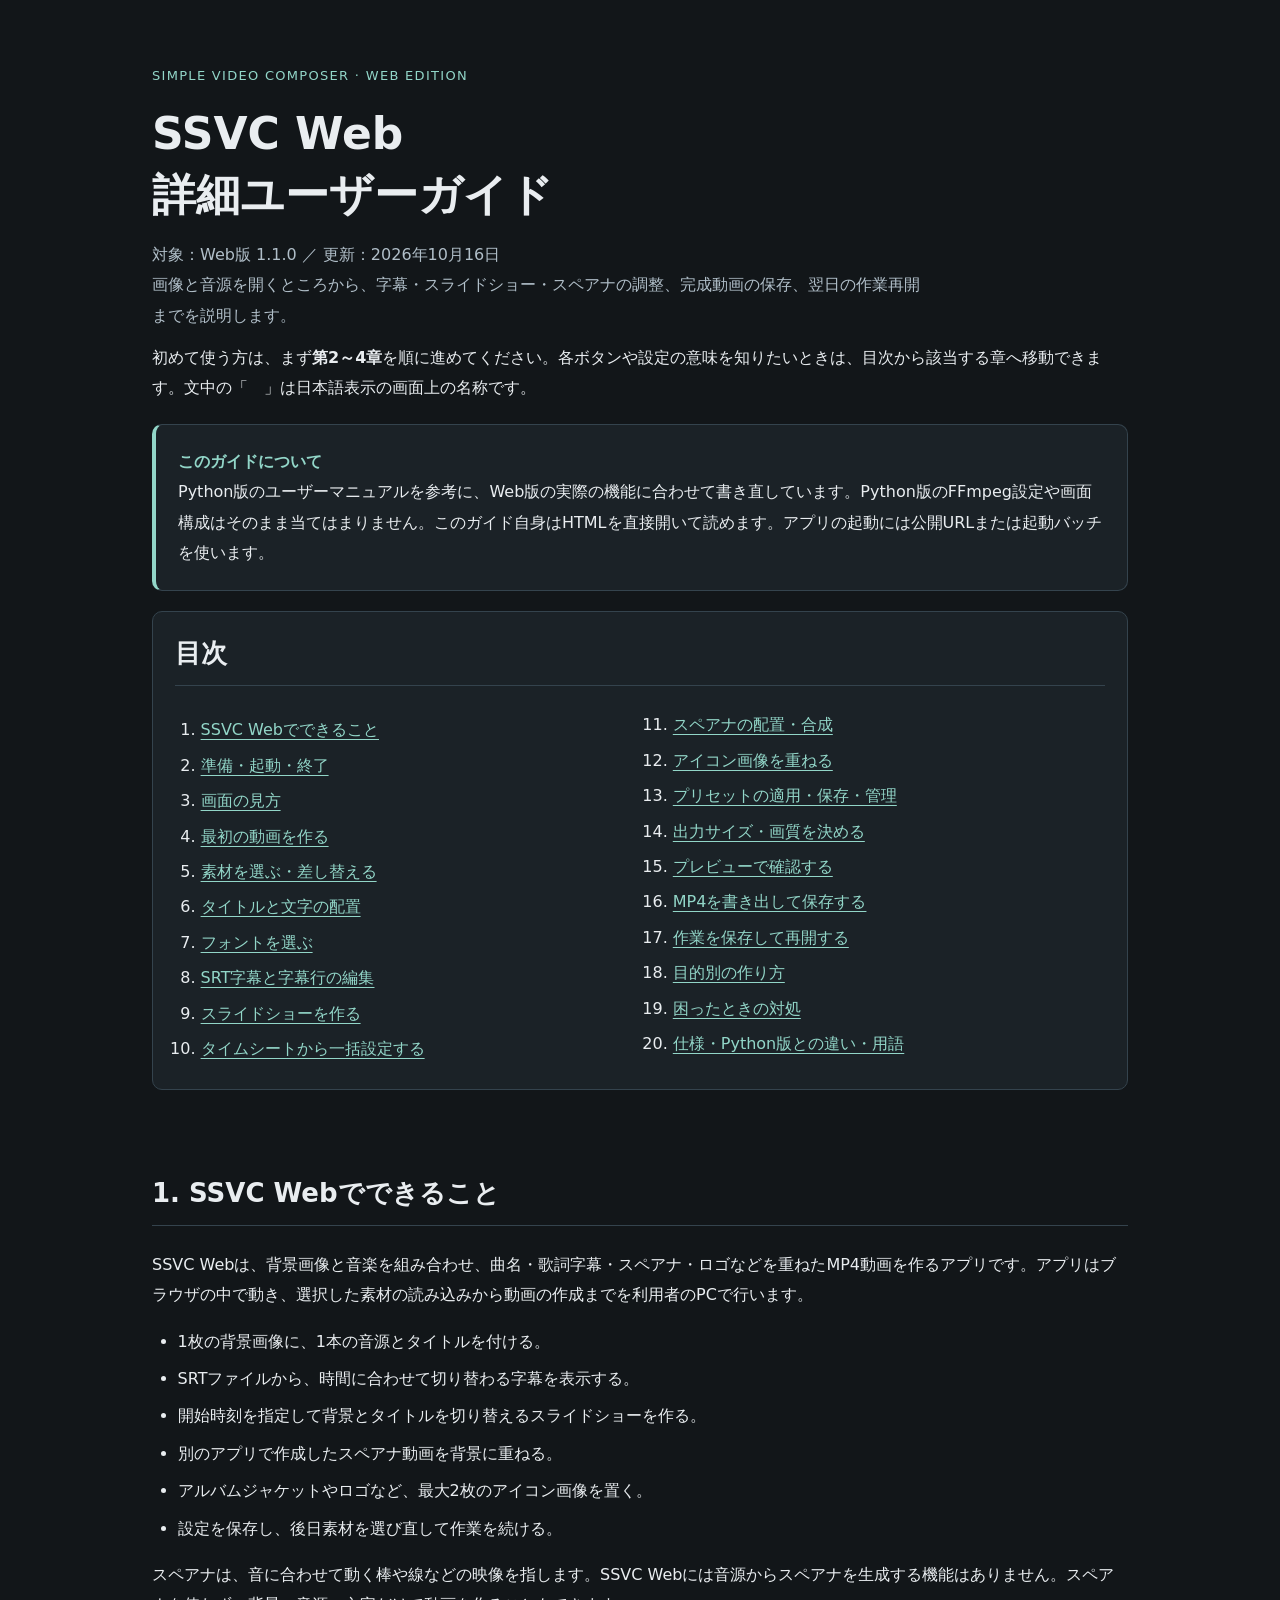
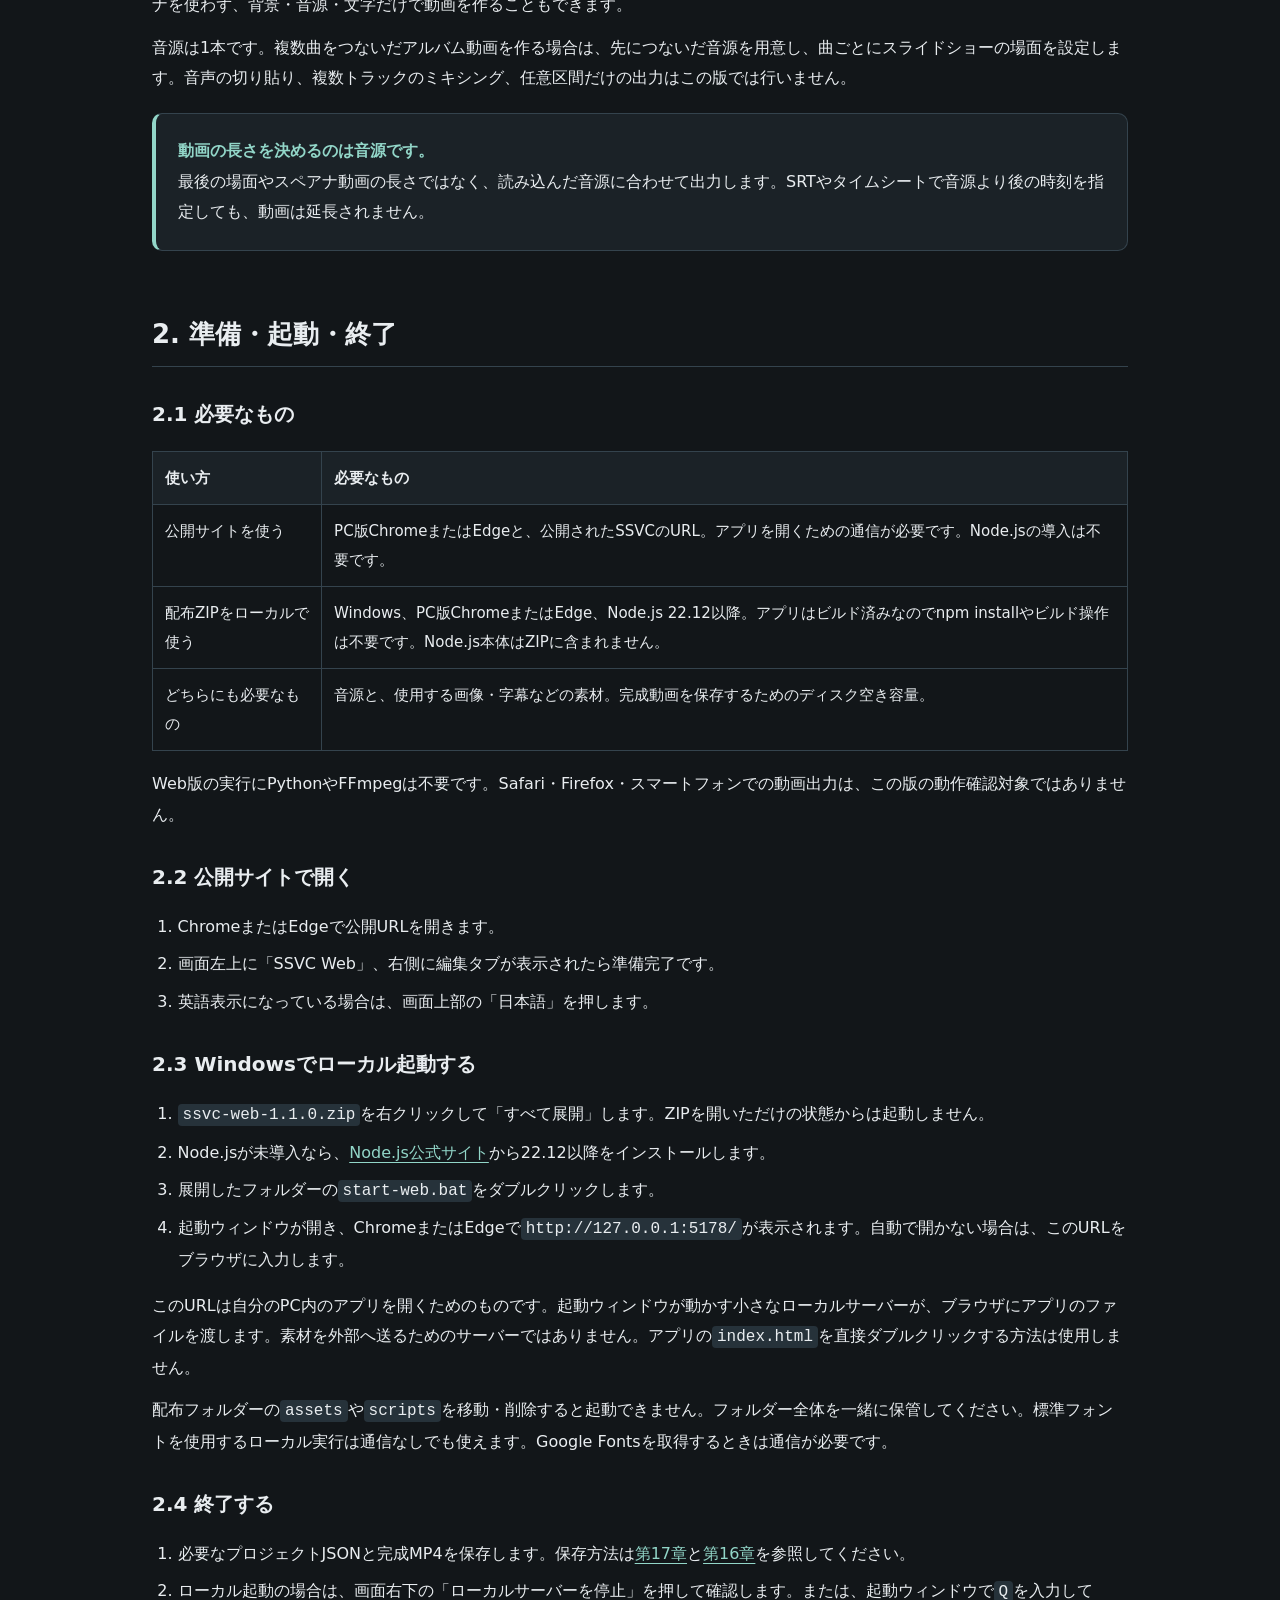
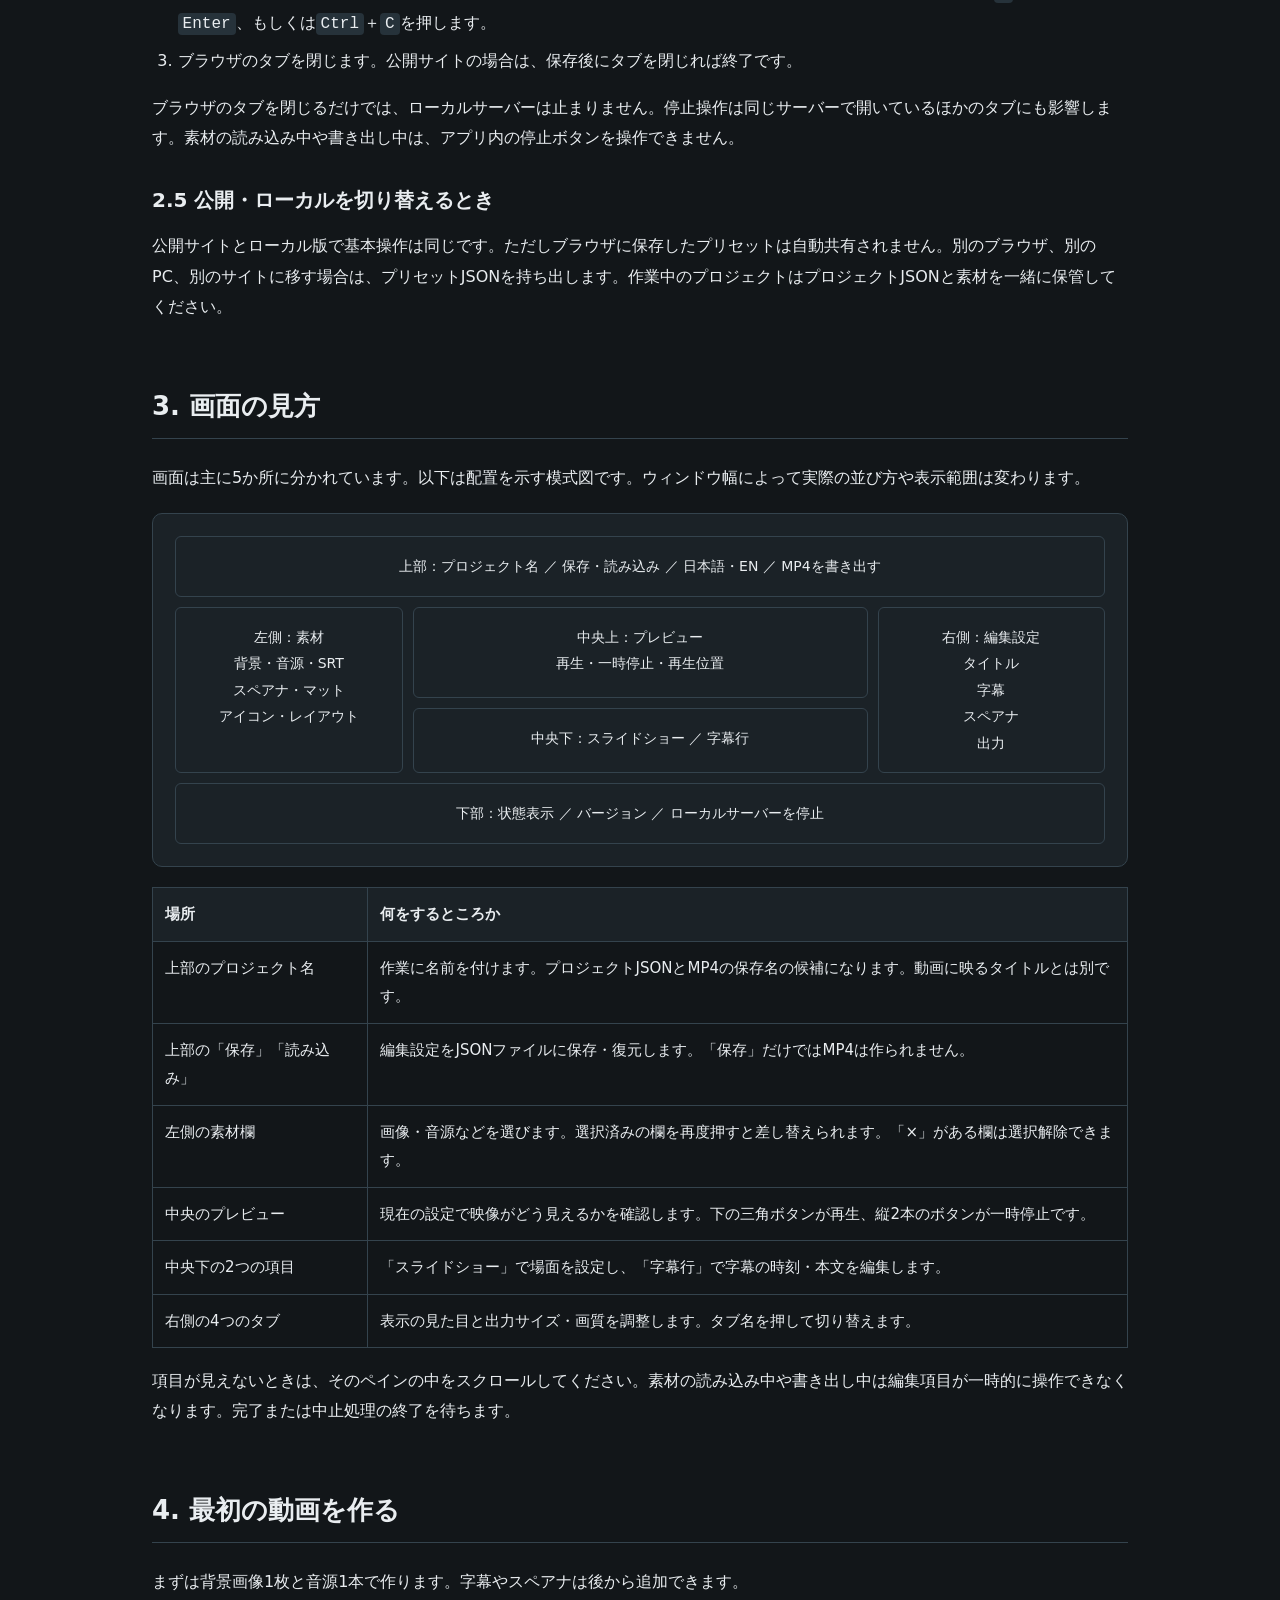
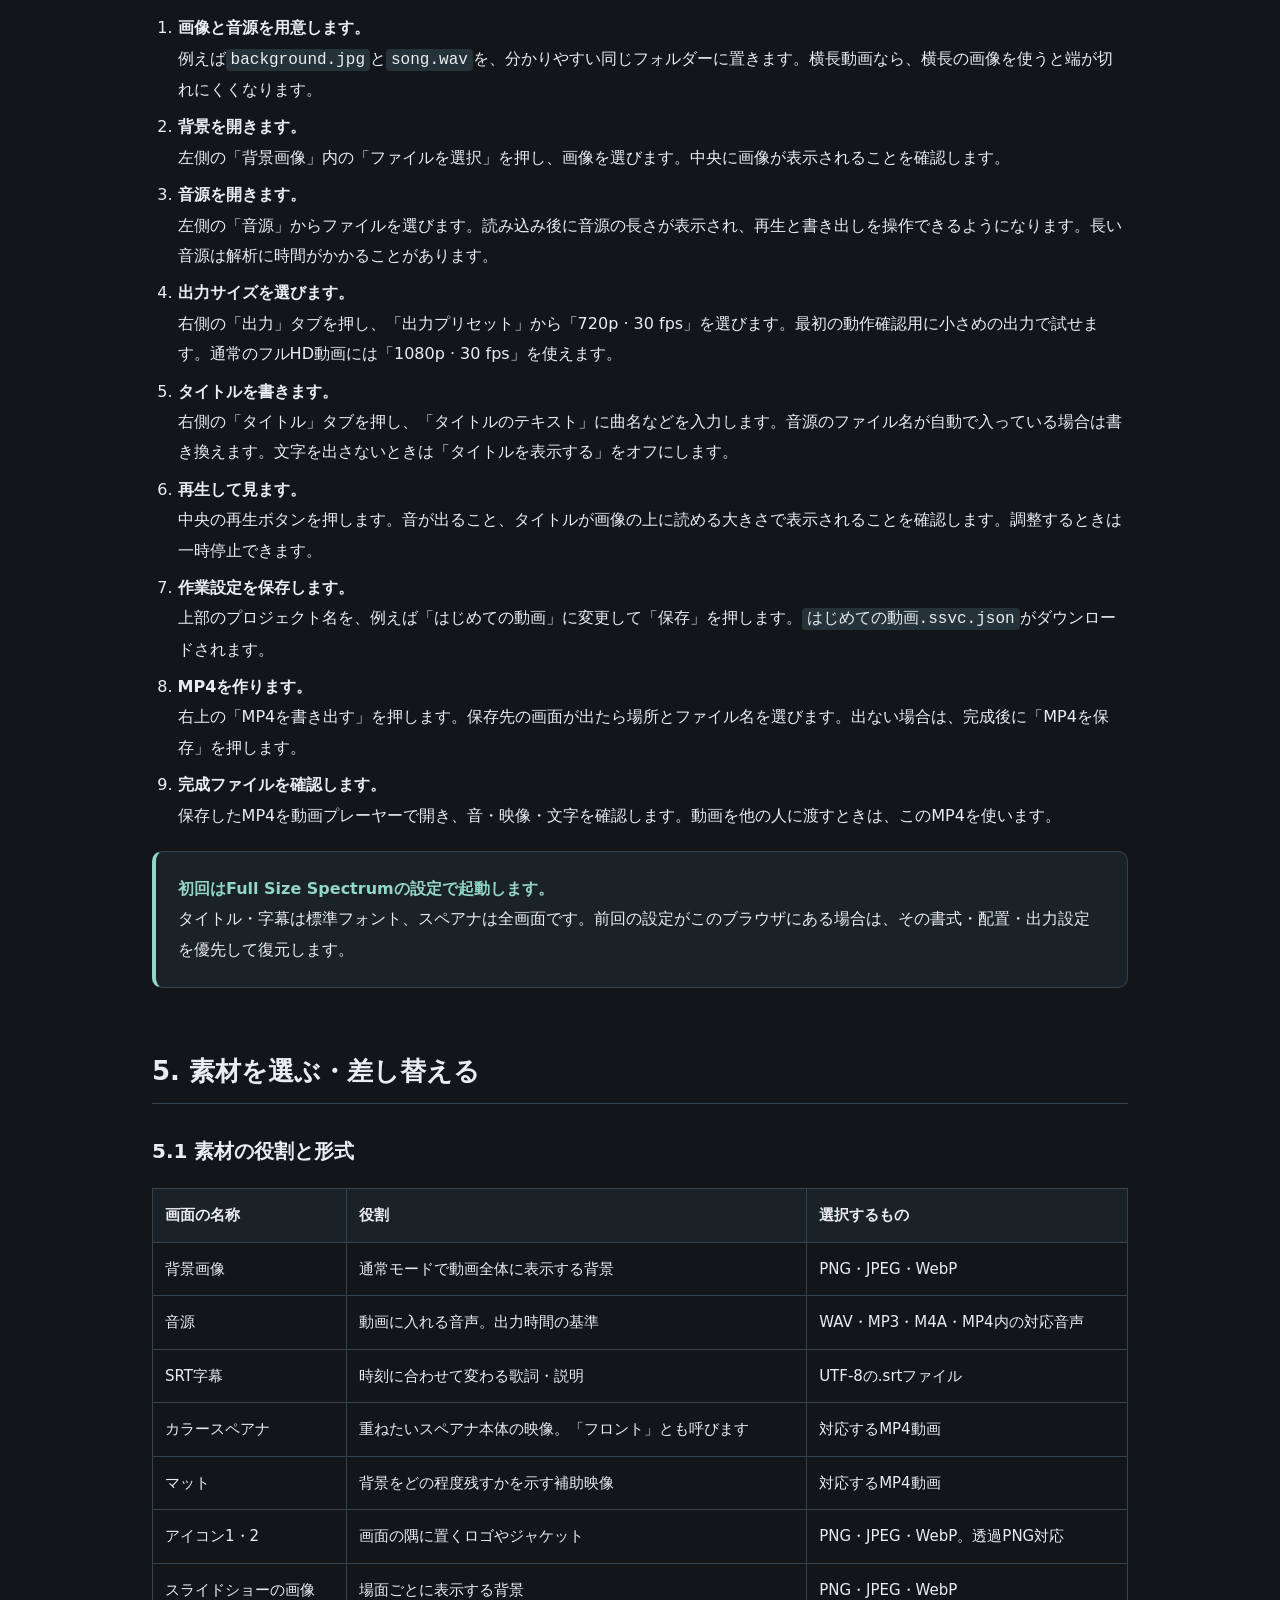
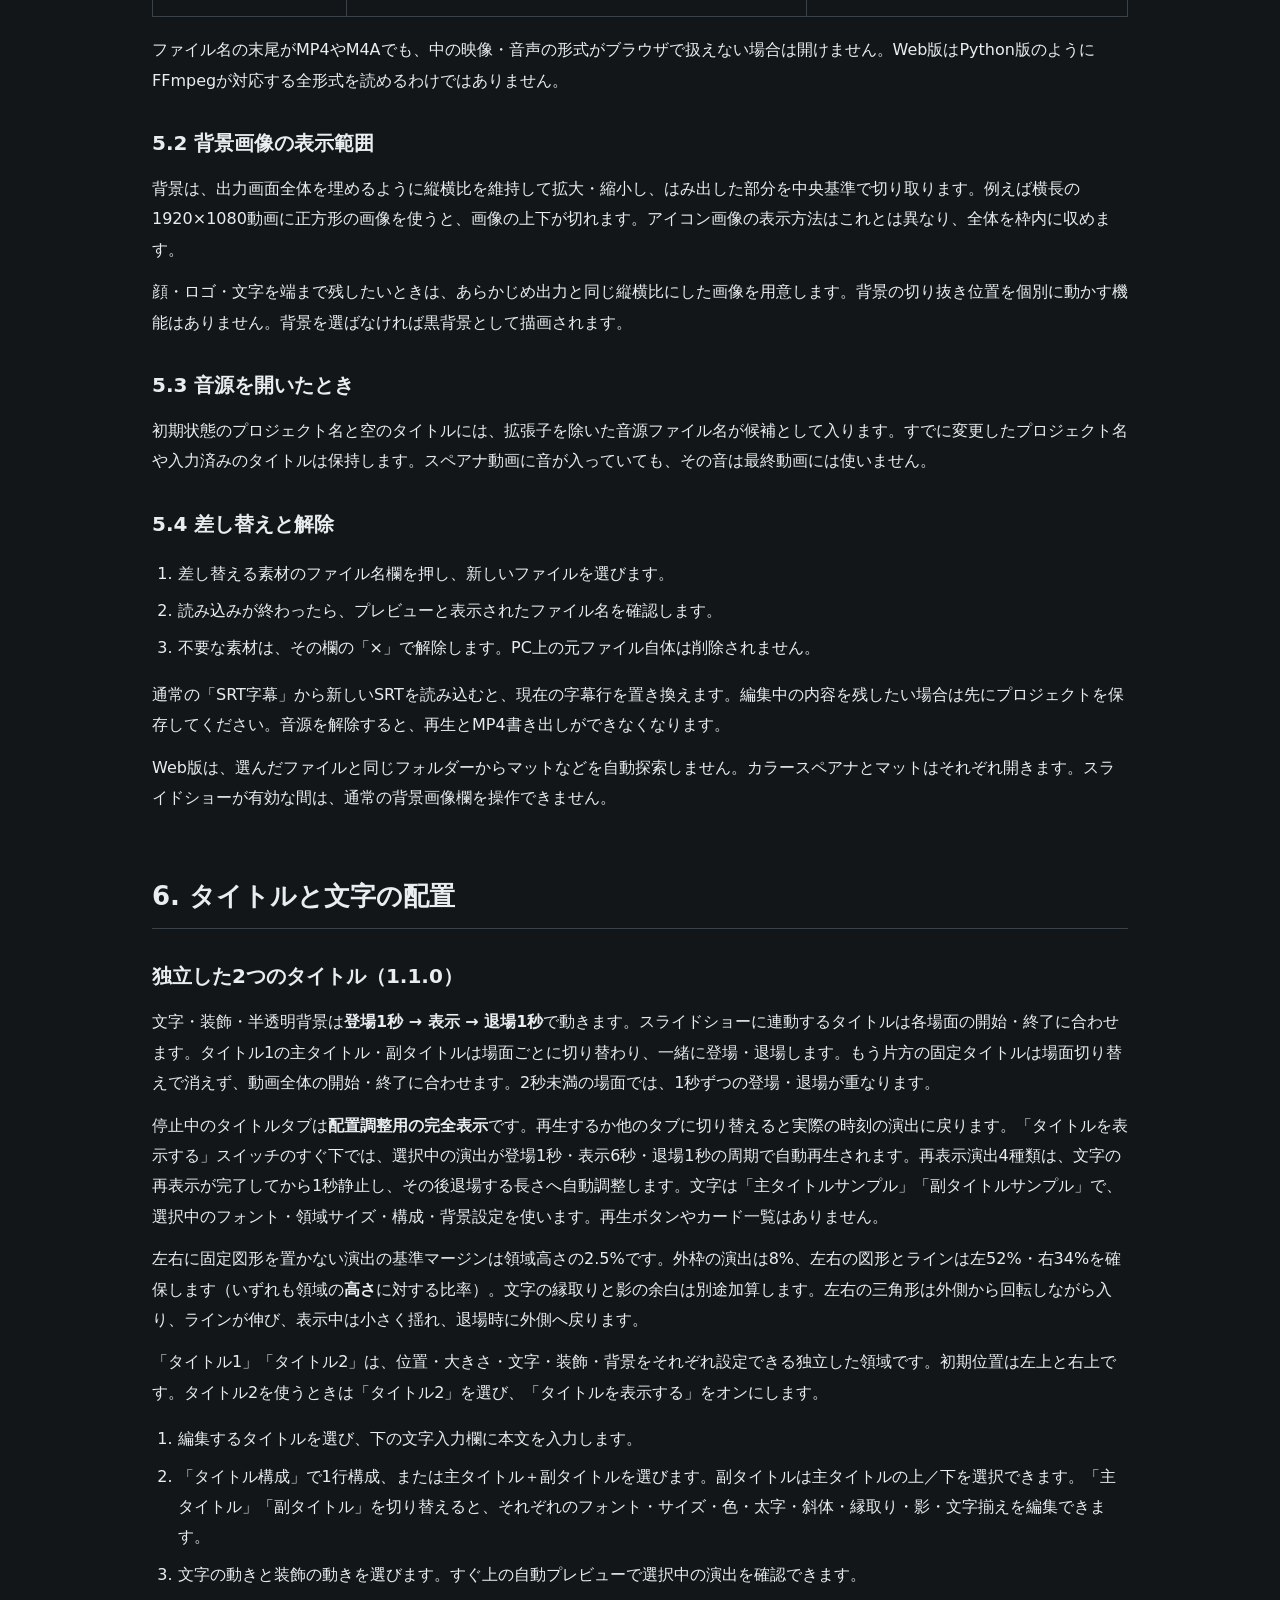
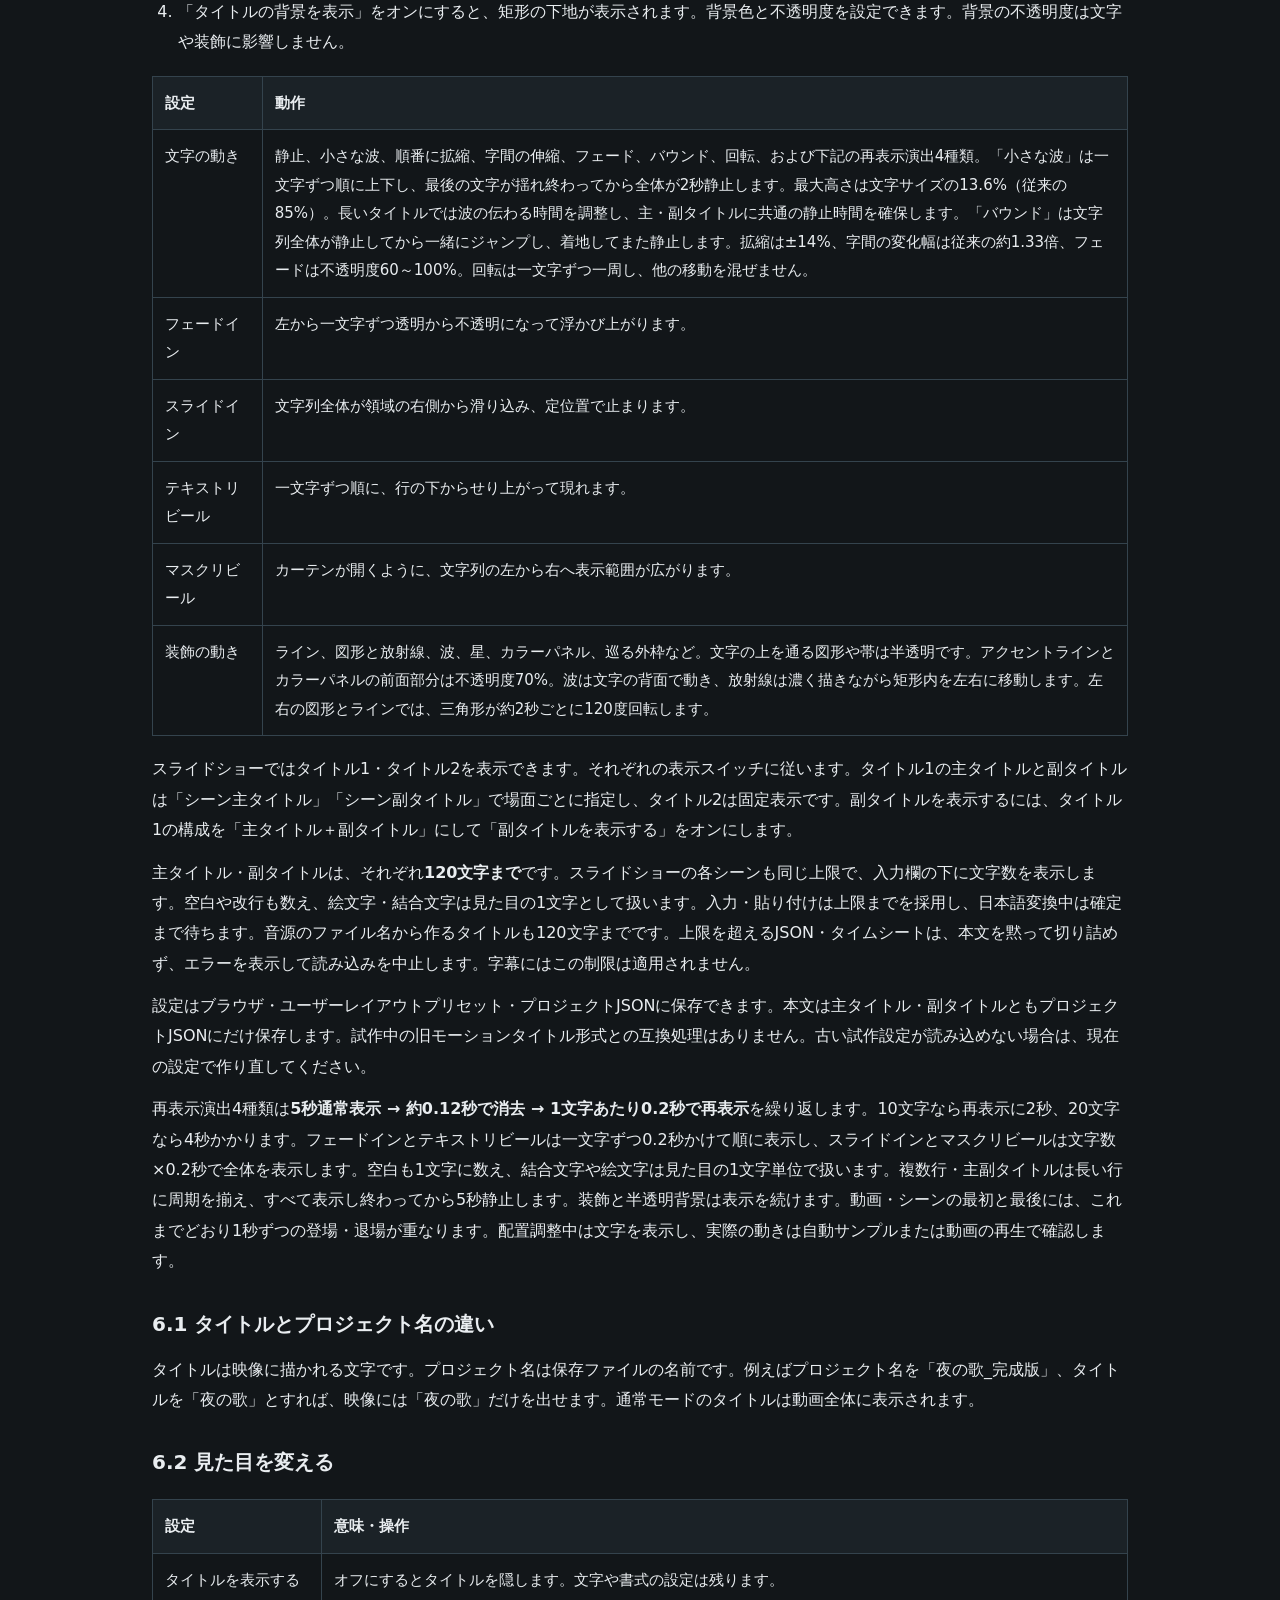
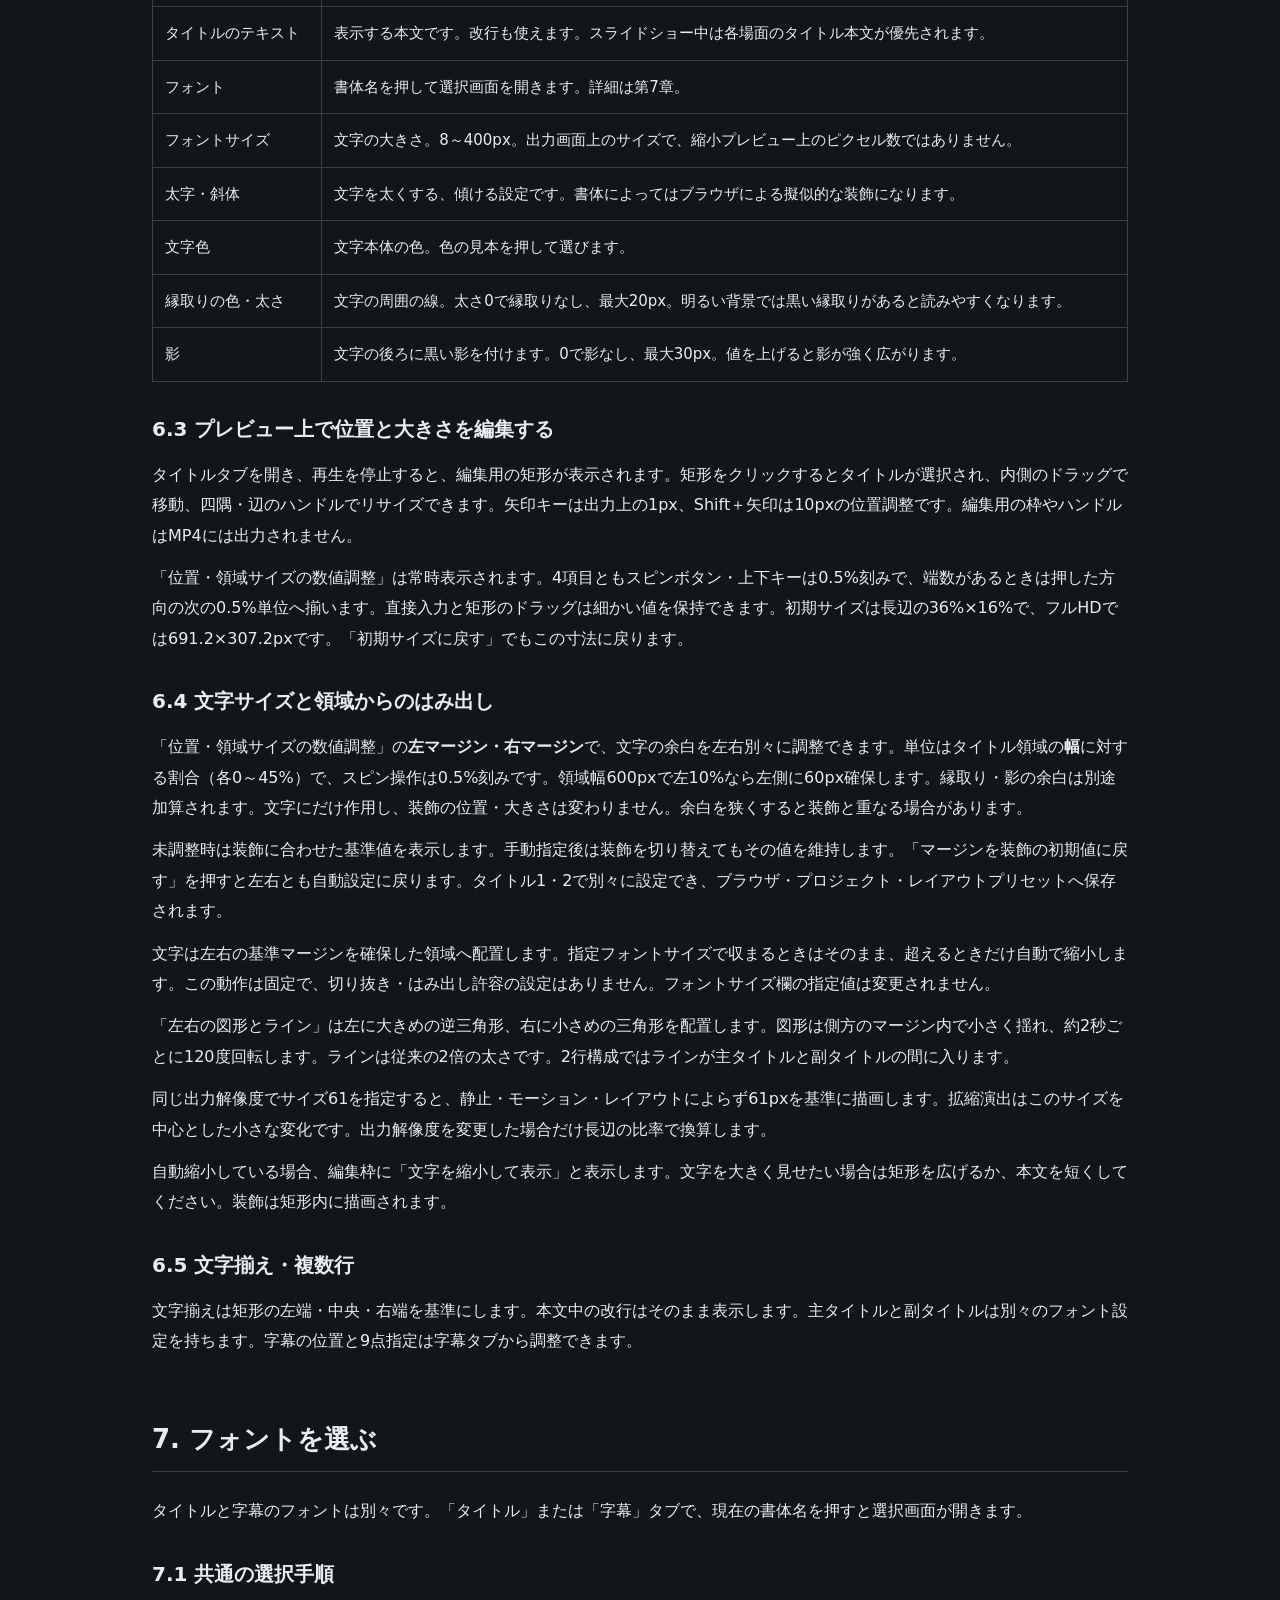
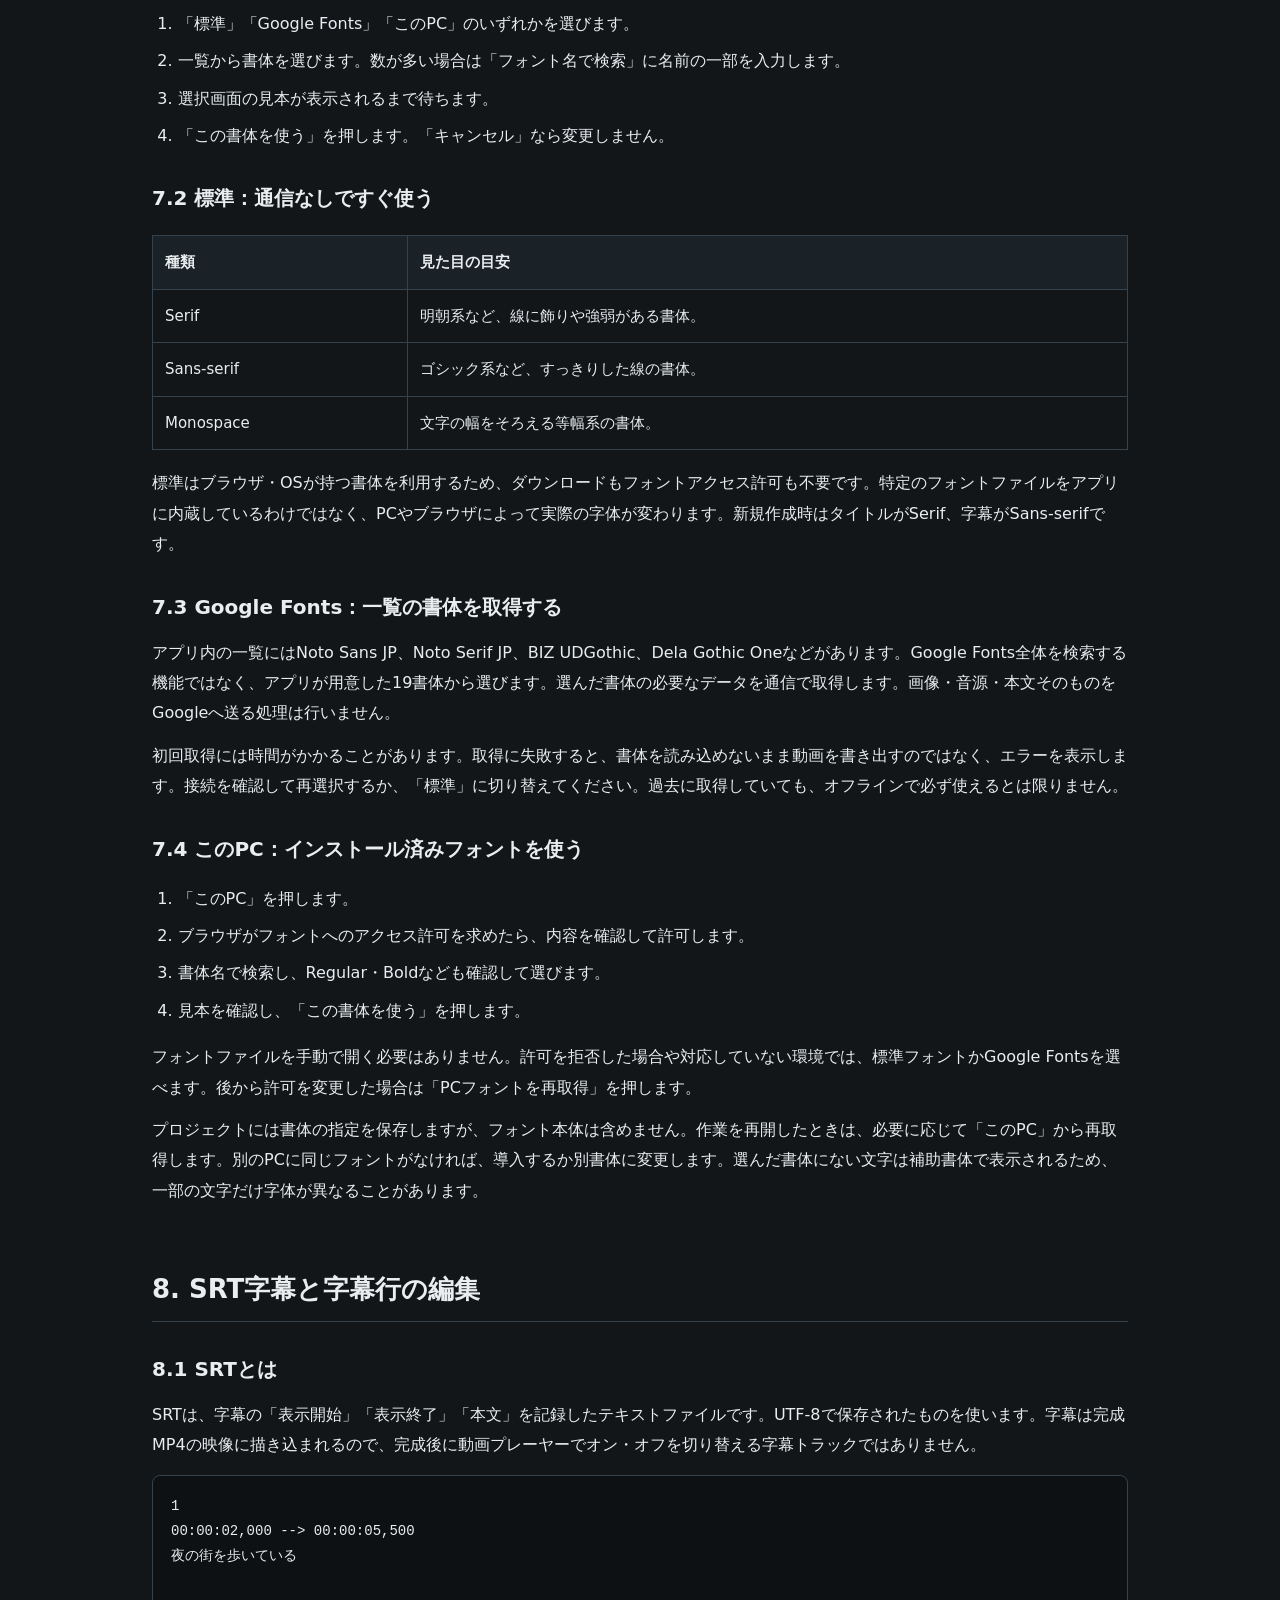
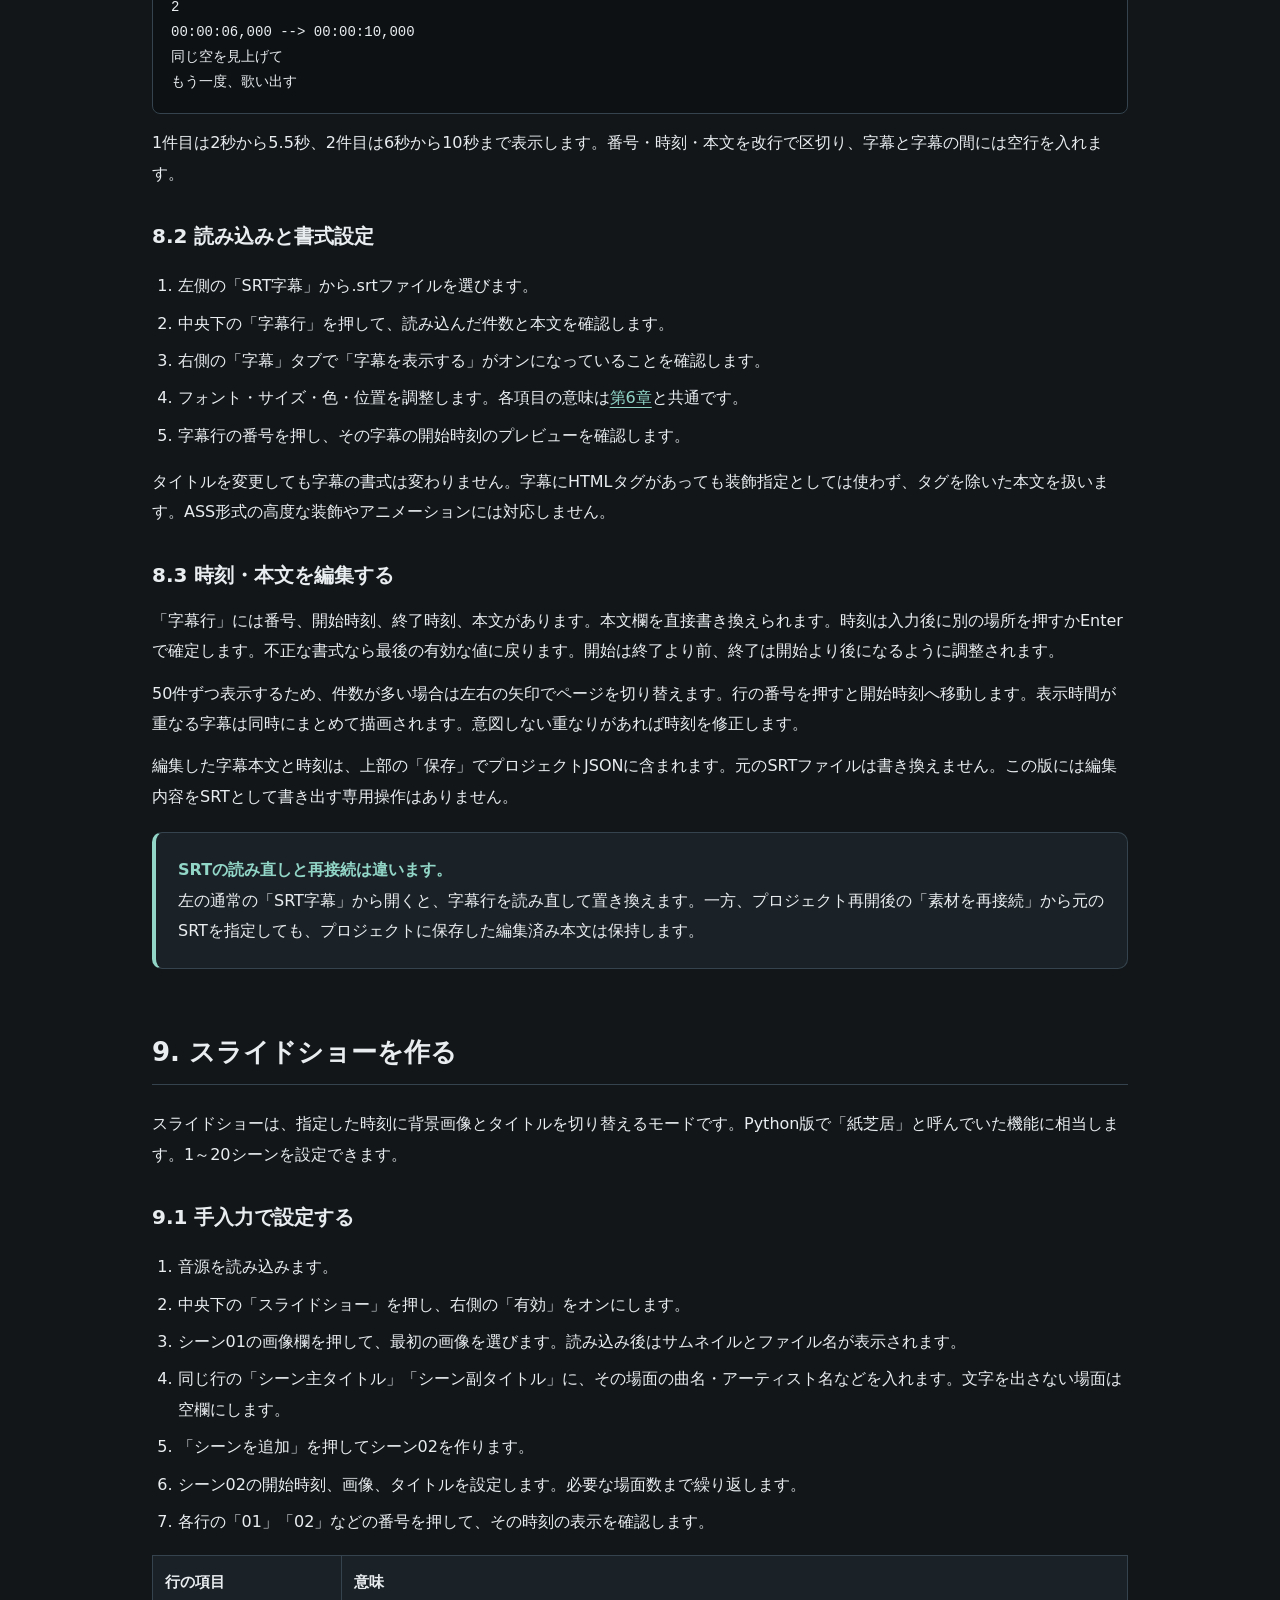
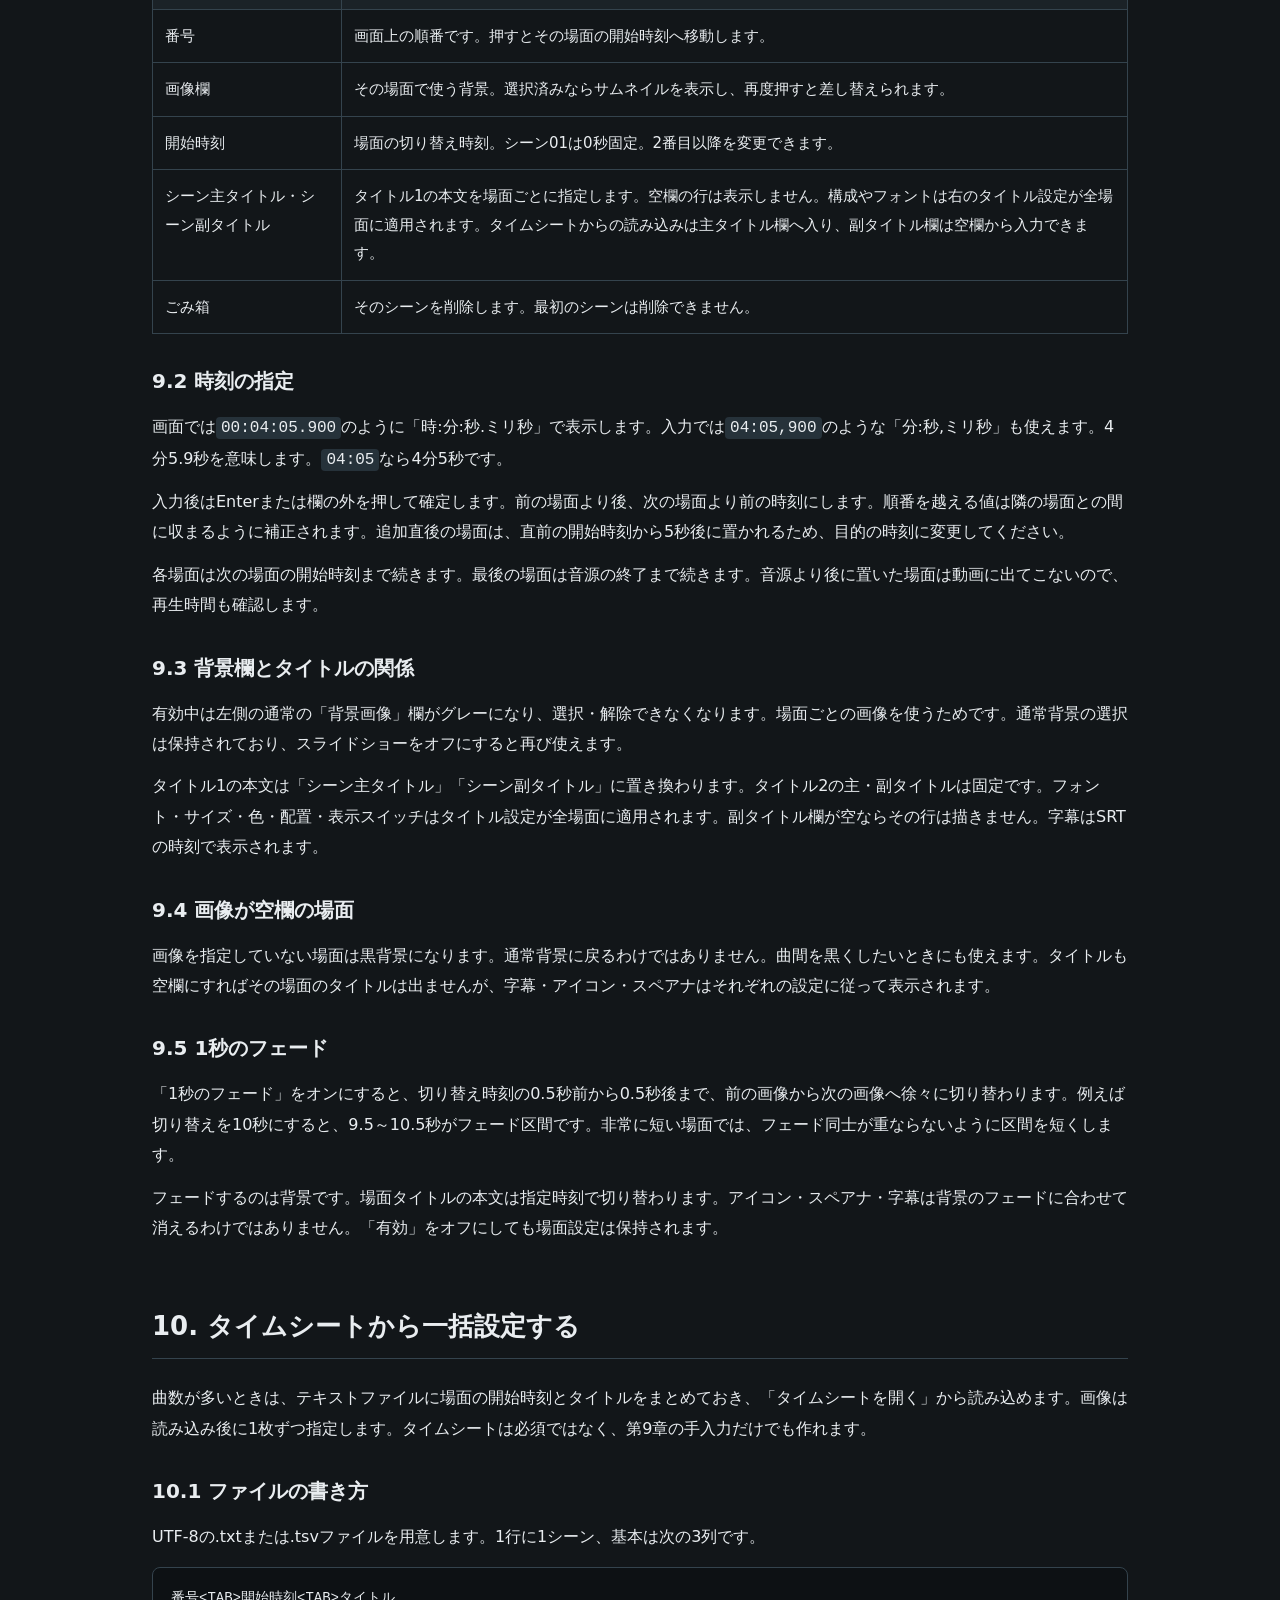
==== commit 0edbabb9: "v1.1.0 uploaded." ====
--- a/MANUAL.html
+++ b/MANUAL.html
@@ -4,7 +4,7 @@
 <meta charset="utf-8">
 <meta name="viewport" content="width=device-width, initial-scale=1">
 <link rel="icon" href="data:,">
-<title>SSVC Web 1.0.2 詳細ユーザーガイド</title>
+<title>SSVC Web 1.1.0 詳細ユーザーガイド</title>
 <style>
 :root{color-scheme:dark;--bg:#121619;--panel:#1b2227;--text:#e9edf0;--muted:#b0bec8;--line:#34434d;--accent:#92d6c8}
 *{box-sizing:border-box}html{scroll-padding-top:24px}body{margin:0;background:var(--bg);color:var(--text);font:16px/1.9 system-ui,"Yu Gothic",sans-serif}a{color:var(--accent);text-underline-offset:4px}a:hover{color:#fff}header,main,footer{max-width:1040px;margin:auto;padding:32px}header{padding-top:64px}header .tag{color:var(--accent);font-size:13px;letter-spacing:.1em}h1{font-size:clamp(28px,5vw,44px);line-height:1.4;margin:14px 0}h2{font-size:26px;line-height:1.5;border-bottom:1px solid var(--line);padding-bottom:12px;margin:0 0 24px}h3{font-size:20px;margin:28px 0 10px}h4{font-size:17px;margin-bottom:8px}p{margin:12px 0}section{margin:0 0 64px;scroll-margin-top:24px}.lead{color:var(--muted);max-width:780px}nav,.note,.example,.map{background:var(--panel);border:1px solid var(--line);border-radius:10px;padding:22px;margin:20px 0}nav ol{columns:2;column-gap:40px;margin-bottom:0}nav li{break-inside:avoid;margin:5px 0}.note{border-left:4px solid var(--accent)}.note strong{color:var(--accent)}ol,ul{padding-left:1.6em}li{margin:7px 0}li p{margin:5px 0}table{width:100%;border-collapse:collapse;margin:18px 0;font-size:15px;overflow-wrap:anywhere}th,td{text-align:left;vertical-align:top;padding:12px;border:1px solid var(--line)}th{background:var(--panel)}td:first-child{min-width:100px}code,kbd{font-family:Consolas,monospace;background:#26323a;border-radius:4px;padding:2px 5px;overflow-wrap:anywhere}pre{background:#0d1114;border:1px solid var(--line);padding:18px;border-radius:8px;white-space:pre-wrap;overflow-wrap:anywhere;font:14px/1.8 Consolas,monospace}pre code{background:none;padding:0}small,.muted{color:var(--muted)}.map{display:grid;grid-template-columns:1fr 2fr 1fr;gap:10px;text-align:center;font-size:14px}.map div{border:1px solid var(--line);padding:16px 8px;border-radius:6px}.map .wide{grid-column:1/-1}.map .center{grid-column:2}.map .right{grid-column:3;grid-row:2/4}.map .left{grid-column:1;grid-row:2/4}.back{font-size:14px}footer{border-top:1px solid var(--line);color:var(--muted)}@media(max-width:640px){header,main,footer{padding:22px 16px}header{padding-top:36px}nav ol{columns:1}table{font-size:13px}th,td{padding:8px}td:first-child{min-width:0}h2{font-size:23px}.map{grid-template-columns:1fr;font-size:14px}.map div,.map .center,.map .right,.map .left{grid-column:1;grid-row:auto}section{margin-bottom:44px}}@media print{:root{color-scheme:light;--bg:#fff;--panel:#f3f5f5;--text:#111;--muted:#444;--line:#bbb;--accent:#17695c}body{font-size:10pt;line-height:1.65}header,main,footer{max-width:none;padding:0}header{margin-bottom:24px}h1{font-size:26pt}h2{font-size:18pt;break-after:avoid}h3,h4{break-after:avoid}section{margin-bottom:28px}tr,.note,.example,pre{break-inside:avoid}a{color:#17695c}code,kbd{background:#eee}pre{background:#f8f8f8}.back{display:none}@page{size:A4;margin:18mm}}
@@ -14,7 +14,7 @@
 <header id="top">
 <div class="tag">SIMPLE VIDEO COMPOSER · WEB EDITION</div>
 <h1>SSVC Web<br>詳細ユーザーガイド</h1>
-<p class="lead">対象：Web版 1.0.2 ／ 更新：2026年10月11日<br>画像と音源を開くところから、字幕・スライドショー・スペアナの調整、完成動画の保存、翌日の作業再開までを説明します。</p>
+<p class="lead">対象：Web版 1.1.0 ／ 更新：2026年10月16日<br>画像と音源を開くところから、字幕・スライドショー・スペアナの調整、完成動画の保存、翌日の作業再開までを説明します。</p>
 <p>初めて使う方は、まず<strong>第2～4章</strong>を順に進めてください。各ボタンや設定の意味を知りたいときは、目次から該当する章へ移動できます。文中の「　」は日本語表示の画面上の名称です。</p>
 <div class="note"><strong>このガイドについて</strong><br>Python版のユーザーマニュアルを参考に、Web版の実際の機能に合わせて書き直しています。Python版のFFmpeg設定や画面構成はそのまま当てはまりません。このガイド自身はHTMLを直接開いて読めます。アプリの起動には公開URLまたは起動バッチを使います。</div>
 <nav aria-label="目次"><h2>目次</h2><ol>
@@ -56,7 +56,7 @@
 <h3>2.2 公開サイトで開く</h3>
 <ol><li>ChromeまたはEdgeで公開URLを開きます。</li><li>画面左上に「SSVC Web」、右側に編集タブが表示されたら準備完了です。</li><li>英語表示になっている場合は、画面上部の「日本語」を押します。</li></ol>
 <h3>2.3 Windowsでローカル起動する</h3>
-<ol><li><code>ssvc-web-1.0.2.zip</code>を右クリックして「すべて展開」します。ZIPを開いただけの状態からは起動しません。</li><li>Node.jsが未導入なら、<a href="https://nodejs.org/">Node.js公式サイト</a>から22.12以降をインストールします。</li><li>展開したフォルダーの<code>start-web.bat</code>をダブルクリックします。</li><li>起動ウィンドウが開き、ChromeまたはEdgeで<code>http://127.0.0.1:5178/</code>が表示されます。自動で開かない場合は、このURLをブラウザに入力します。</li></ol>
+<ol><li><code>ssvc-web-1.1.0.zip</code>を右クリックして「すべて展開」します。ZIPを開いただけの状態からは起動しません。</li><li>Node.jsが未導入なら、<a href="https://nodejs.org/">Node.js公式サイト</a>から22.12以降をインストールします。</li><li>展開したフォルダーの<code>start-web.bat</code>をダブルクリックします。</li><li>起動ウィンドウが開き、ChromeまたはEdgeで<code>http://127.0.0.1:5178/</code>が表示されます。自動で開かない場合は、このURLをブラウザに入力します。</li></ol>
 <p>このURLは自分のPC内のアプリを開くためのものです。起動ウィンドウが動かす小さなローカルサーバーが、ブラウザにアプリのファイルを渡します。素材を外部へ送るためのサーバーではありません。アプリの<code>index.html</code>を直接ダブルクリックする方法は使用しません。</p>
 <p>配布フォルダーの<code>assets</code>や<code>scripts</code>を移動・削除すると起動できません。フォルダー全体を一緒に保管してください。標準フォントを使用するローカル実行は通信なしでも使えます。Google Fontsを取得するときは通信が必要です。</p>
 <h3>2.4 終了する</h3>
@@ -95,18 +95,41 @@
 </section>
 
 <section id="title"><h2>6. タイトルと文字の配置</h2>
+<h3>独立した2つのタイトル（1.1.0）</h3>
+<p>文字・装飾・半透明背景は<strong>登場1秒 → 表示 → 退場1秒</strong>で動きます。スライドショーに連動するタイトルは各場面の開始・終了に合わせます。タイトル1の主タイトル・副タイトルは場面ごとに切り替わり、一緒に登場・退場します。もう片方の固定タイトルは場面切り替えで消えず、動画全体の開始・終了に合わせます。2秒未満の場面では、1秒ずつの登場・退場が重なります。</p>
+<p>停止中のタイトルタブは<strong>配置調整用の完全表示</strong>です。再生するか他のタブに切り替えると実際の時刻の演出に戻ります。「タイトルを表示する」スイッチのすぐ下では、選択中の演出が登場1秒・表示6秒・退場1秒の周期で自動再生されます。再表示演出4種類は、文字の再表示が完了してから1秒静止し、その後退場する長さへ自動調整します。文字は「主タイトルサンプル」「副タイトルサンプル」で、選択中のフォント・領域サイズ・構成・背景設定を使います。再生ボタンやカード一覧はありません。</p>
+<p>左右に固定図形を置かない演出の基準マージンは領域高さの2.5%です。外枠の演出は8%、左右の図形とラインは左52%・右34%を確保します（いずれも領域の<strong>高さ</strong>に対する比率）。文字の縁取りと影の余白は別途加算します。左右の三角形は外側から回転しながら入り、ラインが伸び、表示中は小さく揺れ、退場時に外側へ戻ります。</p>
+<p>「タイトル1」「タイトル2」は、位置・大きさ・文字・装飾・背景をそれぞれ設定できる独立した領域です。初期位置は左上と右上です。タイトル2を使うときは「タイトル2」を選び、「タイトルを表示する」をオンにします。</p>
+<ol><li>編集するタイトルを選び、下の文字入力欄に本文を入力します。</li><li>「タイトル構成」で1行構成、または主タイトル＋副タイトルを選びます。副タイトルは主タイトルの上／下を選択できます。「主タイトル」「副タイトル」を切り替えると、それぞれのフォント・サイズ・色・太字・斜体・縁取り・影・文字揃えを編集できます。</li><li>文字の動きと装飾の動きを選びます。すぐ上の自動プレビューで選択中の演出を確認できます。</li><li>「タイトルの背景を表示」をオンにすると、矩形の下地が表示されます。背景色と不透明度を設定できます。背景の不透明度は文字や装飾に影響しません。</li></ol>
+<table><thead><tr><th>設定</th><th>動作</th></tr></thead><tbody>
+<tr><td>文字の動き</td><td>静止、小さな波、順番に拡縮、字間の伸縮、フェード、バウンド、回転、および下記の再表示演出4種類。「小さな波」は一文字ずつ順に上下し、最後の文字が揺れ終わってから全体が2秒静止します。最大高さは文字サイズの13.6%（従来の85%）。長いタイトルでは波の伝わる時間を調整し、主・副タイトルに共通の静止時間を確保します。「バウンド」は文字列全体が静止してから一緒にジャンプし、着地してまた静止します。拡縮は±14%、字間の変化幅は従来の約1.33倍、フェードは不透明度60～100%。回転は一文字ずつ一周し、他の移動を混ぜません。</td></tr>
+<tr><td>フェードイン</td><td>左から一文字ずつ透明から不透明になって浮かび上がります。</td></tr>
+<tr><td>スライドイン</td><td>文字列全体が領域の右側から滑り込み、定位置で止まります。</td></tr>
+<tr><td>テキストリビール</td><td>一文字ずつ順に、行の下からせり上がって現れます。</td></tr>
+<tr><td>マスクリビール</td><td>カーテンが開くように、文字列の左から右へ表示範囲が広がります。</td></tr>
+<tr><td>装飾の動き</td><td>ライン、図形と放射線、波、星、カラーパネル、巡る外枠など。文字の上を通る図形や帯は半透明です。アクセントラインとカラーパネルの前面部分は不透明度70%。波は文字の背面で動き、放射線は濃く描きながら矩形内を左右に移動します。左右の図形とラインでは、三角形が約2秒ごとに120度回転します。</td></tr>
+
+</tbody></table>
+<p>スライドショーではタイトル1・タイトル2を表示できます。それぞれの表示スイッチに従います。タイトル1の主タイトルと副タイトルは「シーン主タイトル」「シーン副タイトル」で場面ごとに指定し、タイトル2は固定表示です。副タイトルを表示するには、タイトル1の構成を「主タイトル＋副タイトル」にして「副タイトルを表示する」をオンにします。</p>
+<p>主タイトル・副タイトルは、それぞれ<strong>120文字まで</strong>です。スライドショーの各シーンも同じ上限で、入力欄の下に文字数を表示します。空白や改行も数え、絵文字・結合文字は見た目の1文字として扱います。入力・貼り付けは上限までを採用し、日本語変換中は確定まで待ちます。音源のファイル名から作るタイトルも120文字までです。上限を超えるJSON・タイムシートは、本文を黙って切り詰めず、エラーを表示して読み込みを中止します。字幕にはこの制限は適用されません。</p>
+<p>設定はブラウザ・ユーザーレイアウトプリセット・プロジェクトJSONに保存できます。本文は主タイトル・副タイトルともプロジェクトJSONにだけ保存します。試作中の旧モーションタイトル形式との互換処理はありません。古い試作設定が読み込めない場合は、現在の設定で作り直してください。</p>
+<p>再表示演出4種類は<strong>5秒通常表示 → 約0.12秒で消去 → 1文字あたり0.2秒で再表示</strong>を繰り返します。10文字なら再表示に2秒、20文字なら4秒かかります。フェードインとテキストリビールは一文字ずつ0.2秒かけて順に表示し、スライドインとマスクリビールは文字数×0.2秒で全体を表示します。空白も1文字に数え、結合文字や絵文字は見た目の1文字単位で扱います。複数行・主副タイトルは長い行に周期を揃え、すべて表示し終わってから5秒静止します。装飾と半透明背景は表示を続けます。動画・シーンの最初と最後には、これまでどおり1秒ずつの登場・退場が重なります。配置調整中は文字を表示し、実際の動きは自動サンプルまたは動画の再生で確認します。</p>
 <h3>6.1 タイトルとプロジェクト名の違い</h3>
 <p>タイトルは映像に描かれる文字です。プロジェクト名は保存ファイルの名前です。例えばプロジェクト名を「夜の歌_完成版」、タイトルを「夜の歌」とすれば、映像には「夜の歌」だけを出せます。通常モードのタイトルは動画全体に表示されます。</p>
 <h3>6.2 見た目を変える</h3>
 <table><thead><tr><th>設定</th><th>意味・操作</th></tr></thead><tbody><tr><td>タイトルを表示する</td><td>オフにするとタイトルを隠します。文字や書式の設定は残ります。</td></tr><tr><td>タイトルのテキスト</td><td>表示する本文です。改行も使えます。スライドショー中は各場面のタイトル本文が優先されます。</td></tr><tr><td>フォント</td><td>書体名を押して選択画面を開きます。詳細は第7章。</td></tr><tr><td>フォントサイズ</td><td>文字の大きさ。8～400px。出力画面上のサイズで、縮小プレビュー上のピクセル数ではありません。</td></tr><tr><td>太字・斜体</td><td>文字を太くする、傾ける設定です。書体によってはブラウザによる擬似的な装飾になります。</td></tr><tr><td>文字色</td><td>文字本体の色。色の見本を押して選びます。</td></tr><tr><td>縁取りの色・太さ</td><td>文字の周囲の線。太さ0で縁取りなし、最大20px。明るい背景では黒い縁取りがあると読みやすくなります。</td></tr><tr><td>影</td><td>文字の後ろに黒い影を付けます。0で影なし、最大30px。値を上げると影が強く広がります。</td></tr></tbody></table>
-<h3>6.3 横位置・縦位置と文字揃え</h3>
-<p>位置は画面に対する割合で指定します。横0%が左端、100%が右端。縦0%が上端、100%が下端です。横50%・縦50%が画面の中央です。</p>
-<p>横位置の点に対して、左揃えなら文字の左端、中央揃えなら文字全体の中央、右揃えなら文字の右端を合わせます。縦位置は文字列全体の中央付近の基準です。複数行の場合は上下に広がるので、上端・下端に近づけすぎると文字が切れます。</p>
-<div class="example"><strong>左上に曲名を置く例</strong><ol><li>「文字揃え」を「左」にします。</li><li>「横位置」を3%、「縦位置」を6%にします。</li><li>1920×1080なら「フォントサイズ」62pxを出発点に調整します。</li></ol><p>新規作成時のタイトルはこの配置です。出力の長辺を変更すると、文字サイズ・縁取り・影も長辺の比率に合わせて変わります。1920×1080と1080×1920の切り替えでは変わりません。</p></div>
-<h3>6.4 9つの点で位置を選ぶ</h3>
-<p>位置設定の下にある9点は、よく使う位置へ移すボタンです。左列は横3%、中央列は50%、右列は97%。上段は縦6%、中段は50%、下段は94%です。列に合わせて文字揃えも左・中央・右に変わります。その後、数値で微調整できます。</p>
-<h3>6.5 長いタイトル・複数行</h3>
-<p>長い文字列は画面幅の約90%を基準に自動で折り返します。自動折り返しだけでは、指定位置によって端からはみ出すことがあります。改行を入れる、文字を小さくする、中央寄りへ動かすなどして確認します。背景の明るさやスペアナとの重なりも、動画の途中の時刻で見てください。</p>
+<h3>6.3 プレビュー上で位置と大きさを編集する</h3>
+<p>タイトルタブを開き、再生を停止すると、編集用の矩形が表示されます。矩形をクリックするとタイトルが選択され、内側のドラッグで移動、四隅・辺のハンドルでリサイズできます。矢印キーは出力上の1px、Shift＋矢印は10pxの位置調整です。編集用の枠やハンドルはMP4には出力されません。</p>
+<p>「位置・領域サイズの数値調整」は常時表示されます。4項目ともスピンボタン・上下キーは0.5%刻みで、端数があるときは押した方向の次の0.5%単位へ揃います。直接入力と矩形のドラッグは細かい値を保持できます。初期サイズは長辺の36%×16%で、フルHDでは691.2×307.2pxです。「初期サイズに戻す」でもこの寸法に戻ります。</p>
+<h3>6.4 文字サイズと領域からのはみ出し</h3>
+<p>「位置・領域サイズの数値調整」の<strong>左マージン・右マージン</strong>で、文字の余白を左右別々に調整できます。単位はタイトル領域の<strong>幅</strong>に対する割合（各0～45%）で、スピン操作は0.5%刻みです。領域幅600pxで左10%なら左側に60px確保します。縁取り・影の余白は別途加算されます。文字にだけ作用し、装飾の位置・大きさは変わりません。余白を狭くすると装飾と重なる場合があります。</p>
+<p>未調整時は装飾に合わせた基準値を表示します。手動指定後は装飾を切り替えてもその値を維持します。「マージンを装飾の初期値に戻す」を押すと左右とも自動設定に戻ります。タイトル1・2で別々に設定でき、ブラウザ・プロジェクト・レイアウトプリセットへ保存されます。</p>
+<p>文字は左右の基準マージンを確保した領域へ配置します。指定フォントサイズで収まるときはそのまま、超えるときだけ自動で縮小します。この動作は固定で、切り抜き・はみ出し許容の設定はありません。フォントサイズ欄の指定値は変更されません。</p>
+<p>「左右の図形とライン」は左に大きめの逆三角形、右に小さめの三角形を配置します。図形は側方のマージン内で小さく揺れ、約2秒ごとに120度回転します。ラインは従来の2倍の太さです。2行構成ではラインが主タイトルと副タイトルの間に入ります。</p>
+<p>同じ出力解像度でサイズ61を指定すると、静止・モーション・レイアウトによらず61pxを基準に描画します。拡縮演出はこのサイズを中心とした小さな変化です。出力解像度を変更した場合だけ長辺の比率で換算します。</p>
+<p>自動縮小している場合、編集枠に「文字を縮小して表示」と表示します。文字を大きく見せたい場合は矩形を広げるか、本文を短くしてください。装飾は矩形内に描画されます。</p>
+<h3>6.5 文字揃え・複数行</h3>
+<p>文字揃えは矩形の左端・中央・右端を基準にします。本文中の改行はそのまま表示します。主タイトルと副タイトルは別々のフォント設定を持ちます。字幕の位置と9点指定は字幕タブから調整できます。</p>
 </section>
 
 <section id="fonts"><h2>7. フォントを選ぶ</h2>
@@ -150,15 +173,15 @@
 <section id="slideshow"><h2>9. スライドショーを作る</h2>
 <p>スライドショーは、指定した時刻に背景画像とタイトルを切り替えるモードです。Python版で「紙芝居」と呼んでいた機能に相当します。1～20シーンを設定できます。</p>
 <h3>9.1 手入力で設定する</h3>
-<ol><li>音源を読み込みます。</li><li>中央下の「スライドショー」を押し、右側の「有効」をオンにします。</li><li>シーン01の画像欄を押して、最初の画像を選びます。読み込み後はサムネイルとファイル名が表示されます。</li><li>同じ行のタイトル欄に、その場面の曲名などを入れます。文字を出さない場面は空欄にします。</li><li>「シーンを追加」を押してシーン02を作ります。</li><li>シーン02の開始時刻、画像、タイトルを設定します。必要な場面数まで繰り返します。</li><li>各行の「01」「02」などの番号を押して、その時刻の表示を確認します。</li></ol>
-<table><thead><tr><th>行の項目</th><th>意味</th></tr></thead><tbody><tr><td>番号</td><td>画面上の順番です。押すとその場面の開始時刻へ移動します。</td></tr><tr><td>画像欄</td><td>その場面で使う背景。選択済みならサムネイルを表示し、再度押すと差し替えられます。</td></tr><tr><td>開始時刻</td><td>場面の切り替え時刻。シーン01は0秒固定。2番目以降を変更できます。</td></tr><tr><td>タイトル欄</td><td>その場面だけで表示するタイトル本文。見た目は全場面共通で、右の「タイトル」タブで指定します。</td></tr><tr><td>ごみ箱</td><td>そのシーンを削除します。最初のシーンは削除できません。</td></tr></tbody></table>
+<ol><li>音源を読み込みます。</li><li>中央下の「スライドショー」を押し、右側の「有効」をオンにします。</li><li>シーン01の画像欄を押して、最初の画像を選びます。読み込み後はサムネイルとファイル名が表示されます。</li><li>同じ行の「シーン主タイトル」「シーン副タイトル」に、その場面の曲名・アーティスト名などを入れます。文字を出さない場面は空欄にします。</li><li>「シーンを追加」を押してシーン02を作ります。</li><li>シーン02の開始時刻、画像、タイトルを設定します。必要な場面数まで繰り返します。</li><li>各行の「01」「02」などの番号を押して、その時刻の表示を確認します。</li></ol>
+<table><thead><tr><th>行の項目</th><th>意味</th></tr></thead><tbody><tr><td>番号</td><td>画面上の順番です。押すとその場面の開始時刻へ移動します。</td></tr><tr><td>画像欄</td><td>その場面で使う背景。選択済みならサムネイルを表示し、再度押すと差し替えられます。</td></tr><tr><td>開始時刻</td><td>場面の切り替え時刻。シーン01は0秒固定。2番目以降を変更できます。</td></tr><tr><td>シーン主タイトル・シーン副タイトル</td><td>タイトル1の本文を場面ごとに指定します。空欄の行は表示しません。構成やフォントは右のタイトル設定が全場面に適用されます。タイムシートからの読み込みは主タイトル欄へ入り、副タイトル欄は空欄から入力できます。</td></tr><tr><td>ごみ箱</td><td>そのシーンを削除します。最初のシーンは削除できません。</td></tr></tbody></table>
 <h3>9.2 時刻の指定</h3>
 <p>画面では<code>00:04:05.900</code>のように「時:分:秒.ミリ秒」で表示します。入力では<code>04:05,900</code>のような「分:秒,ミリ秒」も使えます。4分5.9秒を意味します。<code>04:05</code>なら4分5秒です。</p>
 <p>入力後はEnterまたは欄の外を押して確定します。前の場面より後、次の場面より前の時刻にします。順番を越える値は隣の場面との間に収まるように補正されます。追加直後の場面は、直前の開始時刻から5秒後に置かれるため、目的の時刻に変更してください。</p>
 <p>各場面は次の場面の開始時刻まで続きます。最後の場面は音源の終了まで続きます。音源より後に置いた場面は動画に出てこないので、再生時間も確認します。</p>
 <h3>9.3 背景欄とタイトルの関係</h3>
 <p>有効中は左側の通常の「背景画像」欄がグレーになり、選択・解除できなくなります。場面ごとの画像を使うためです。通常背景の選択は保持されており、スライドショーをオフにすると再び使えます。</p>
-<p>右の「タイトルのテキスト」より、場面のタイトル本文が優先されます。ただし、書体・サイズ・色・位置や「タイトルを表示する」のオン・オフは右のタイトル設定が全場面に適用されます。字幕は引き続きSRTの時刻で表示されます。</p>
+<p>タイトル1の本文は「シーン主タイトル」「シーン副タイトル」に置き換わります。タイトル2の主・副タイトルは固定です。フォント・サイズ・色・配置・表示スイッチはタイトル設定が全場面に適用されます。副タイトル欄が空ならその行は描きません。字幕はSRTの時刻で表示されます。</p>
 <h3>9.4 画像が空欄の場面</h3>
 <p>画像を指定していない場面は黒背景になります。通常背景に戻るわけではありません。曲間を黒くしたいときにも使えます。タイトルも空欄にすればその場面のタイトルは出ませんが、字幕・アイコン・スペアナはそれぞれの設定に従って表示されます。</p>
 <h3>9.5 1秒のフェード</h3>
@@ -355,6 +378,6 @@
 <p class="back"><a href="#top">目次に戻る</a></p>
 </section>
 </main>
-<footer><p>SSVC Web 1.0.2 詳細ユーザーガイド ／ 日本語版<br>ブラウザの検索（Ctrl＋F）で用語を探せます。印刷（Ctrl＋P）では白背景のレイアウトになります。外部フォント・画像・JavaScriptを必要とせず、このHTMLだけで読めます。</p></footer>
+<footer><p>SSVC Web 1.1.0 詳細ユーザーガイド ／ 日本語版<br>ブラウザの検索（Ctrl＋F）で用語を探せます。印刷（Ctrl＋P）では白背景のレイアウトになります。外部フォント・画像・JavaScriptを必要とせず、このHTMLだけで読めます。</p></footer>
 </body>
 </html>
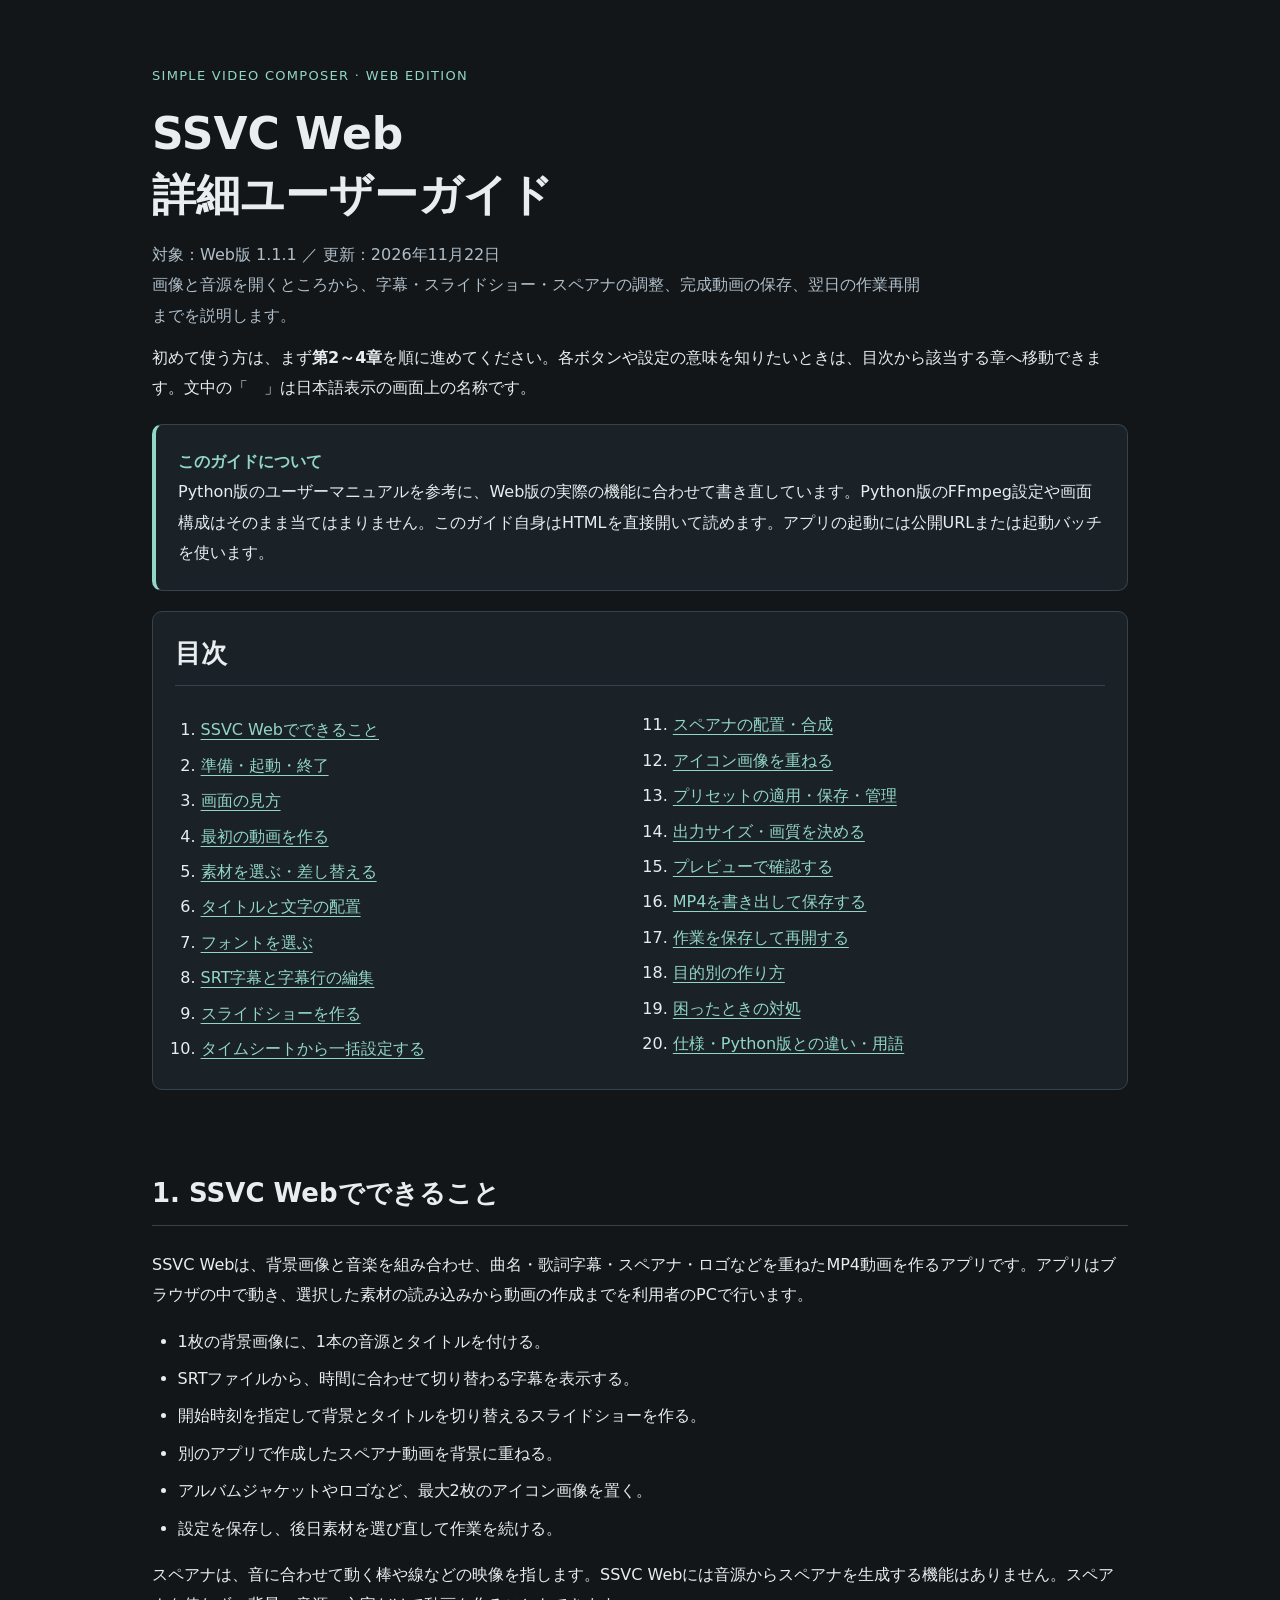
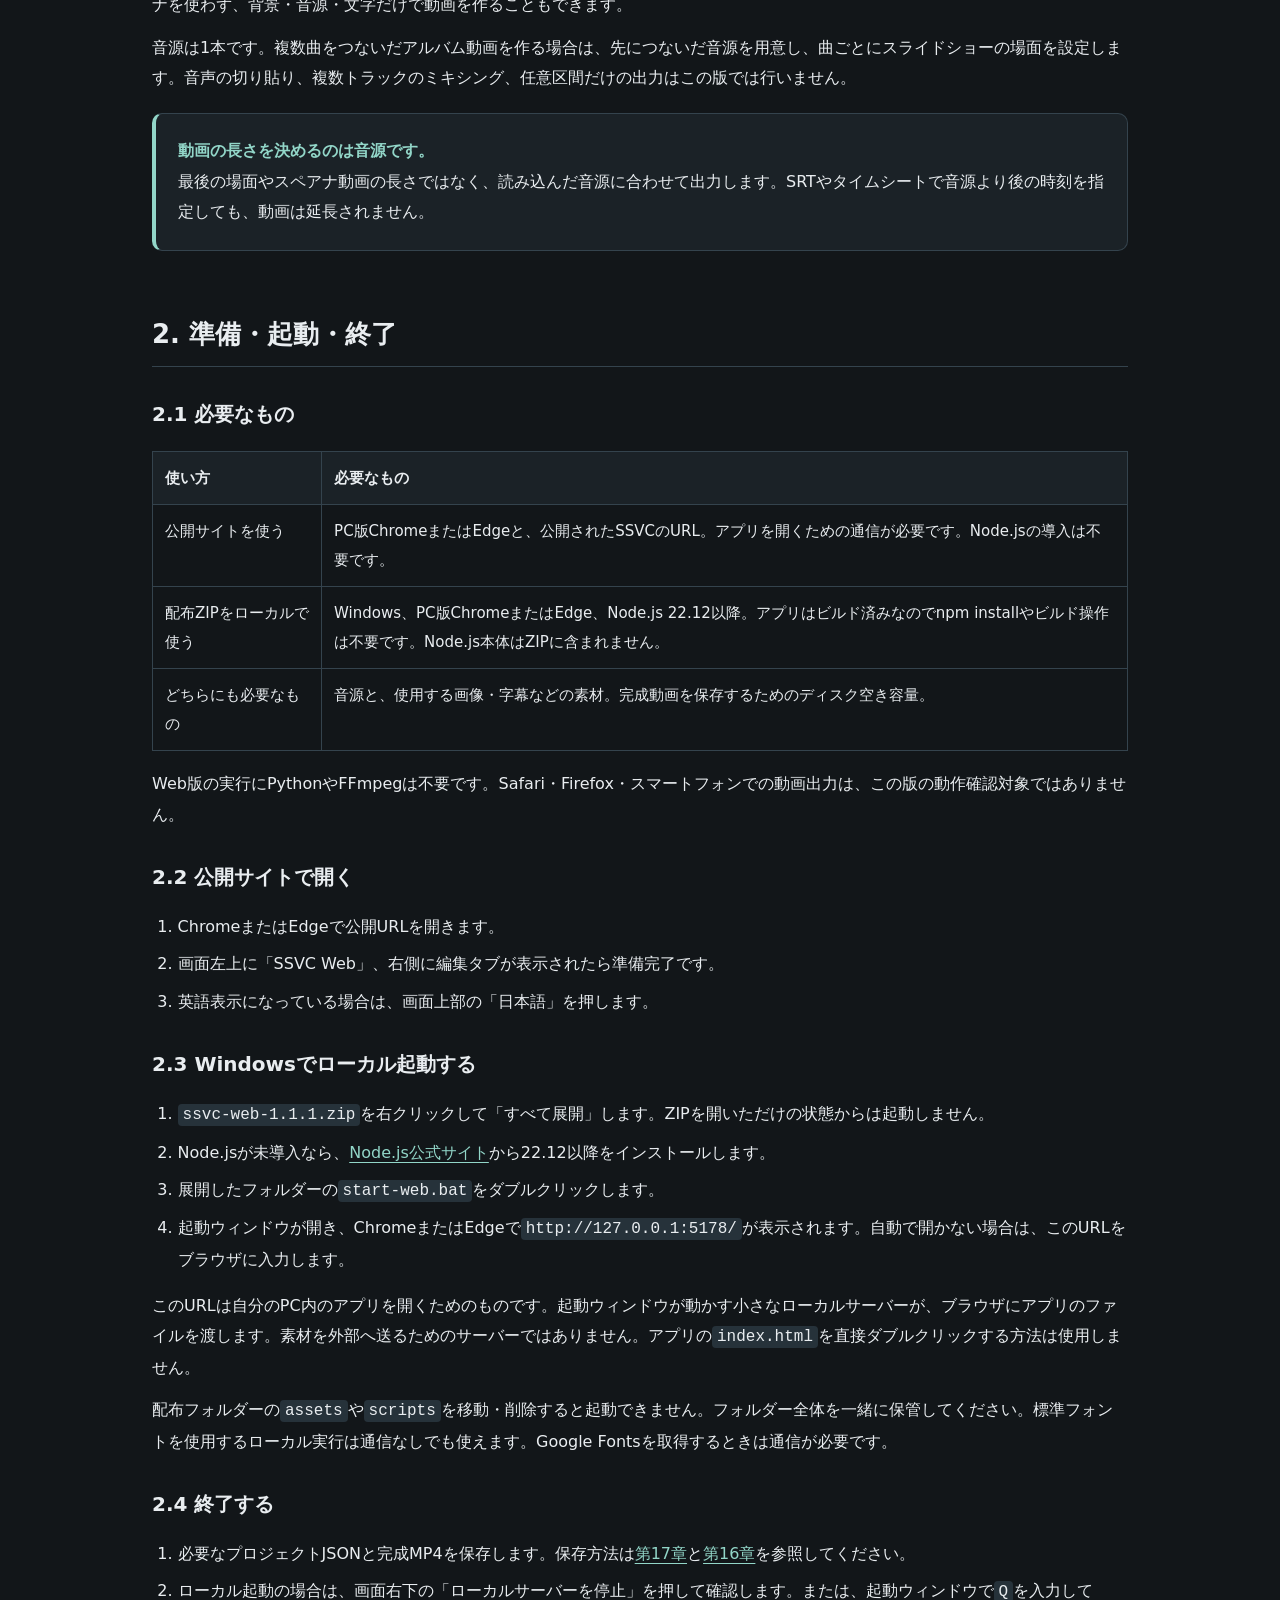
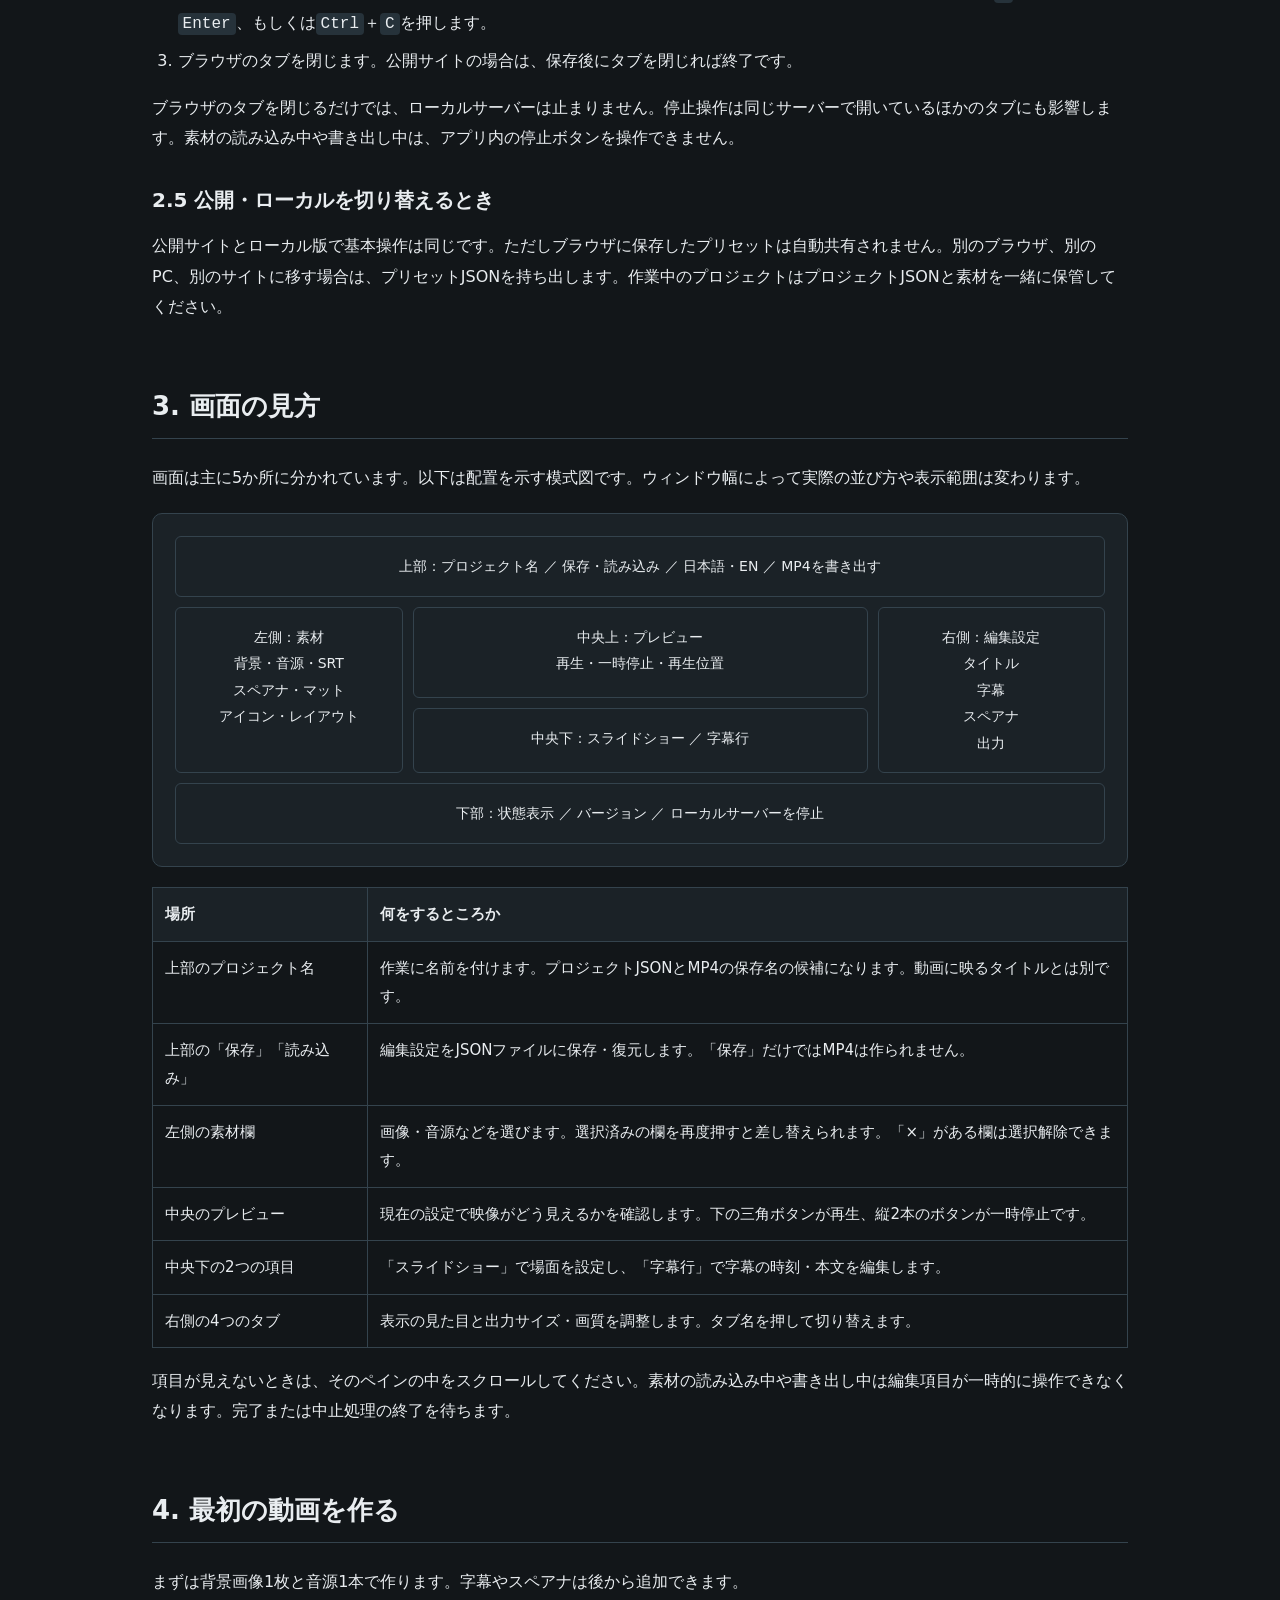
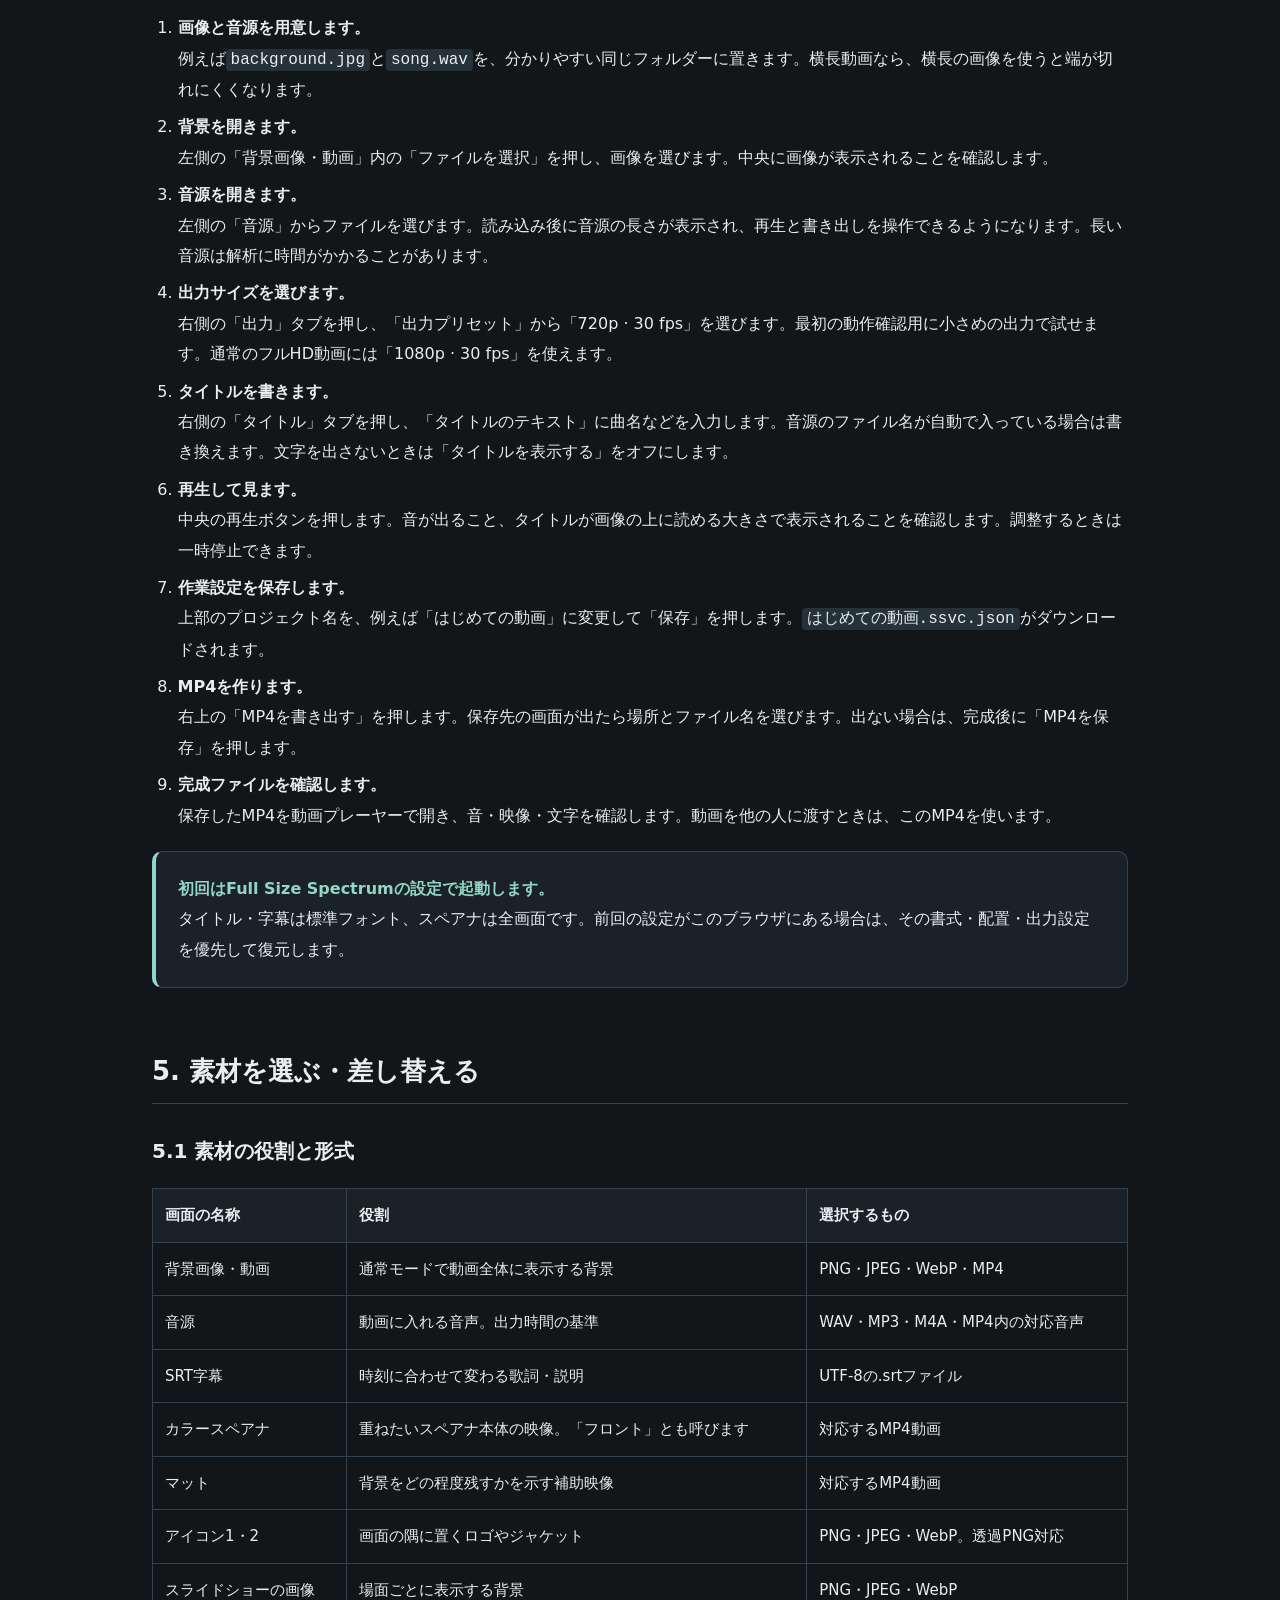
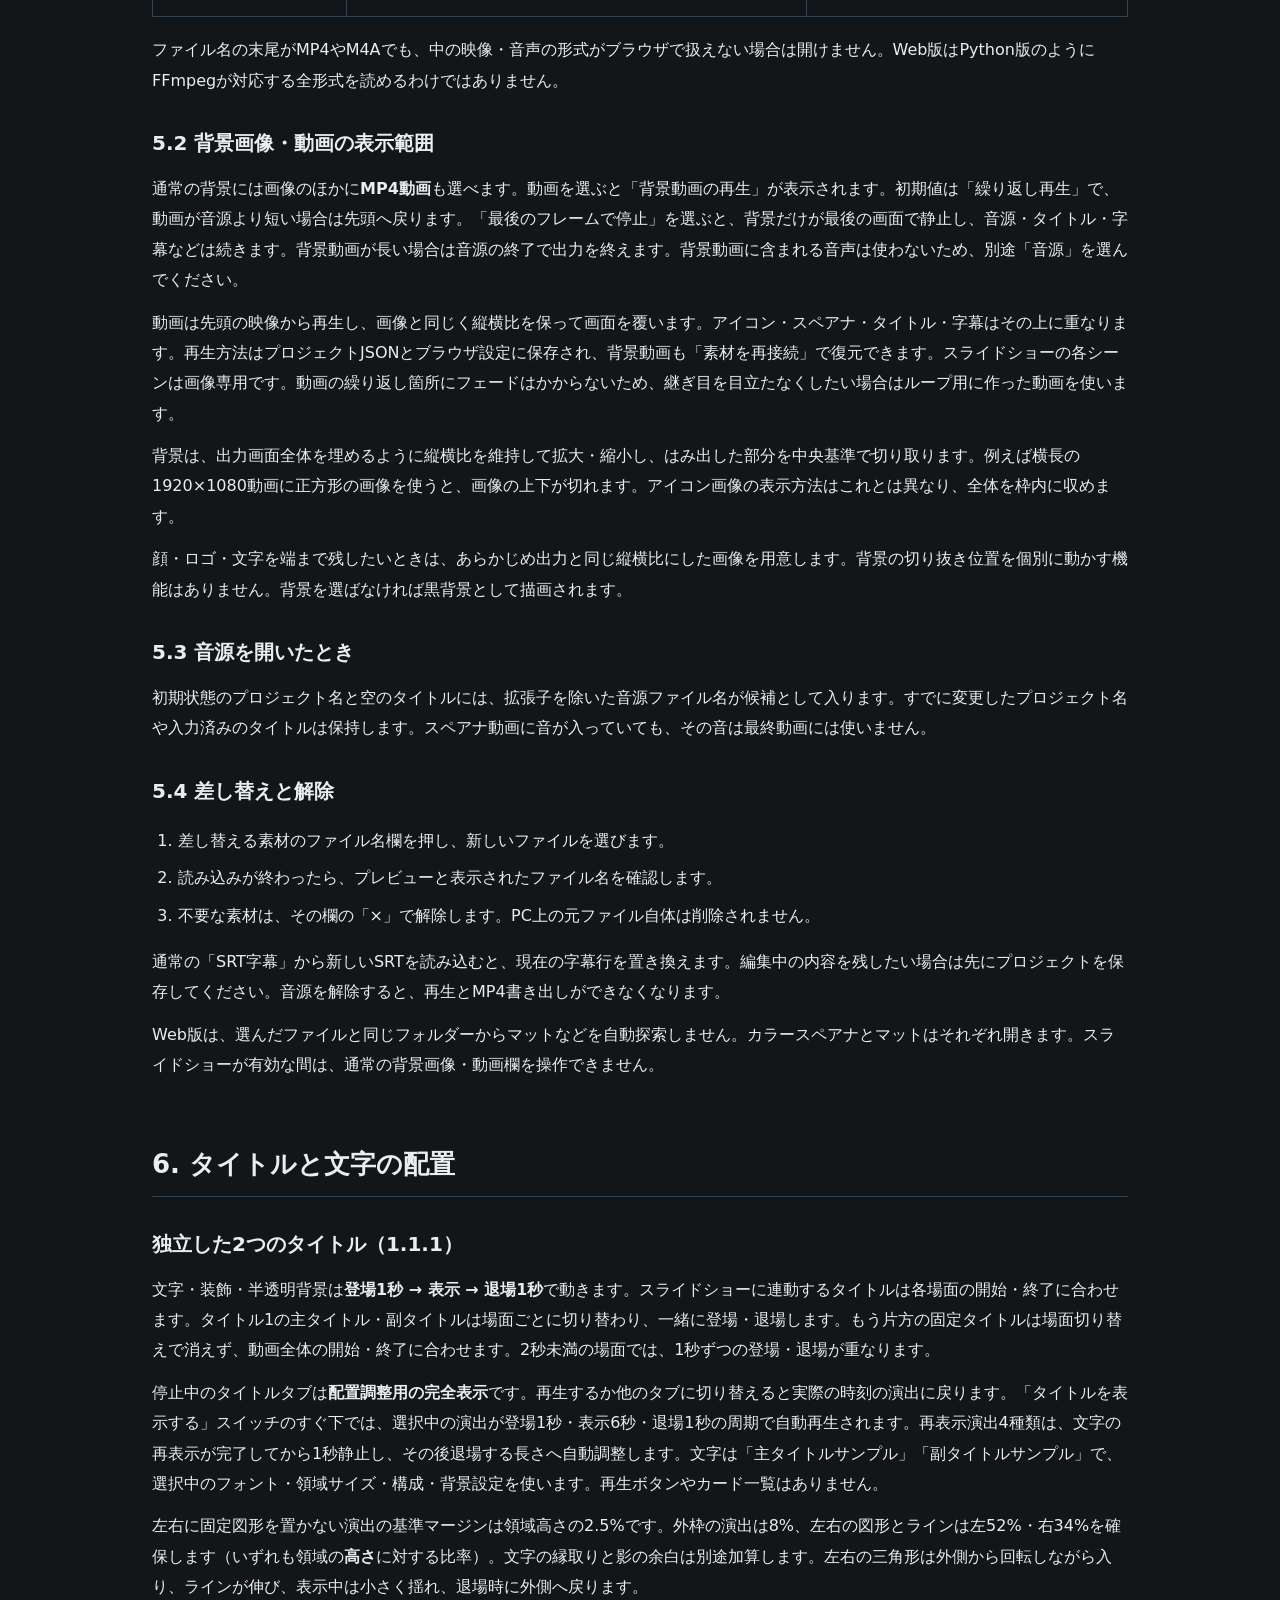
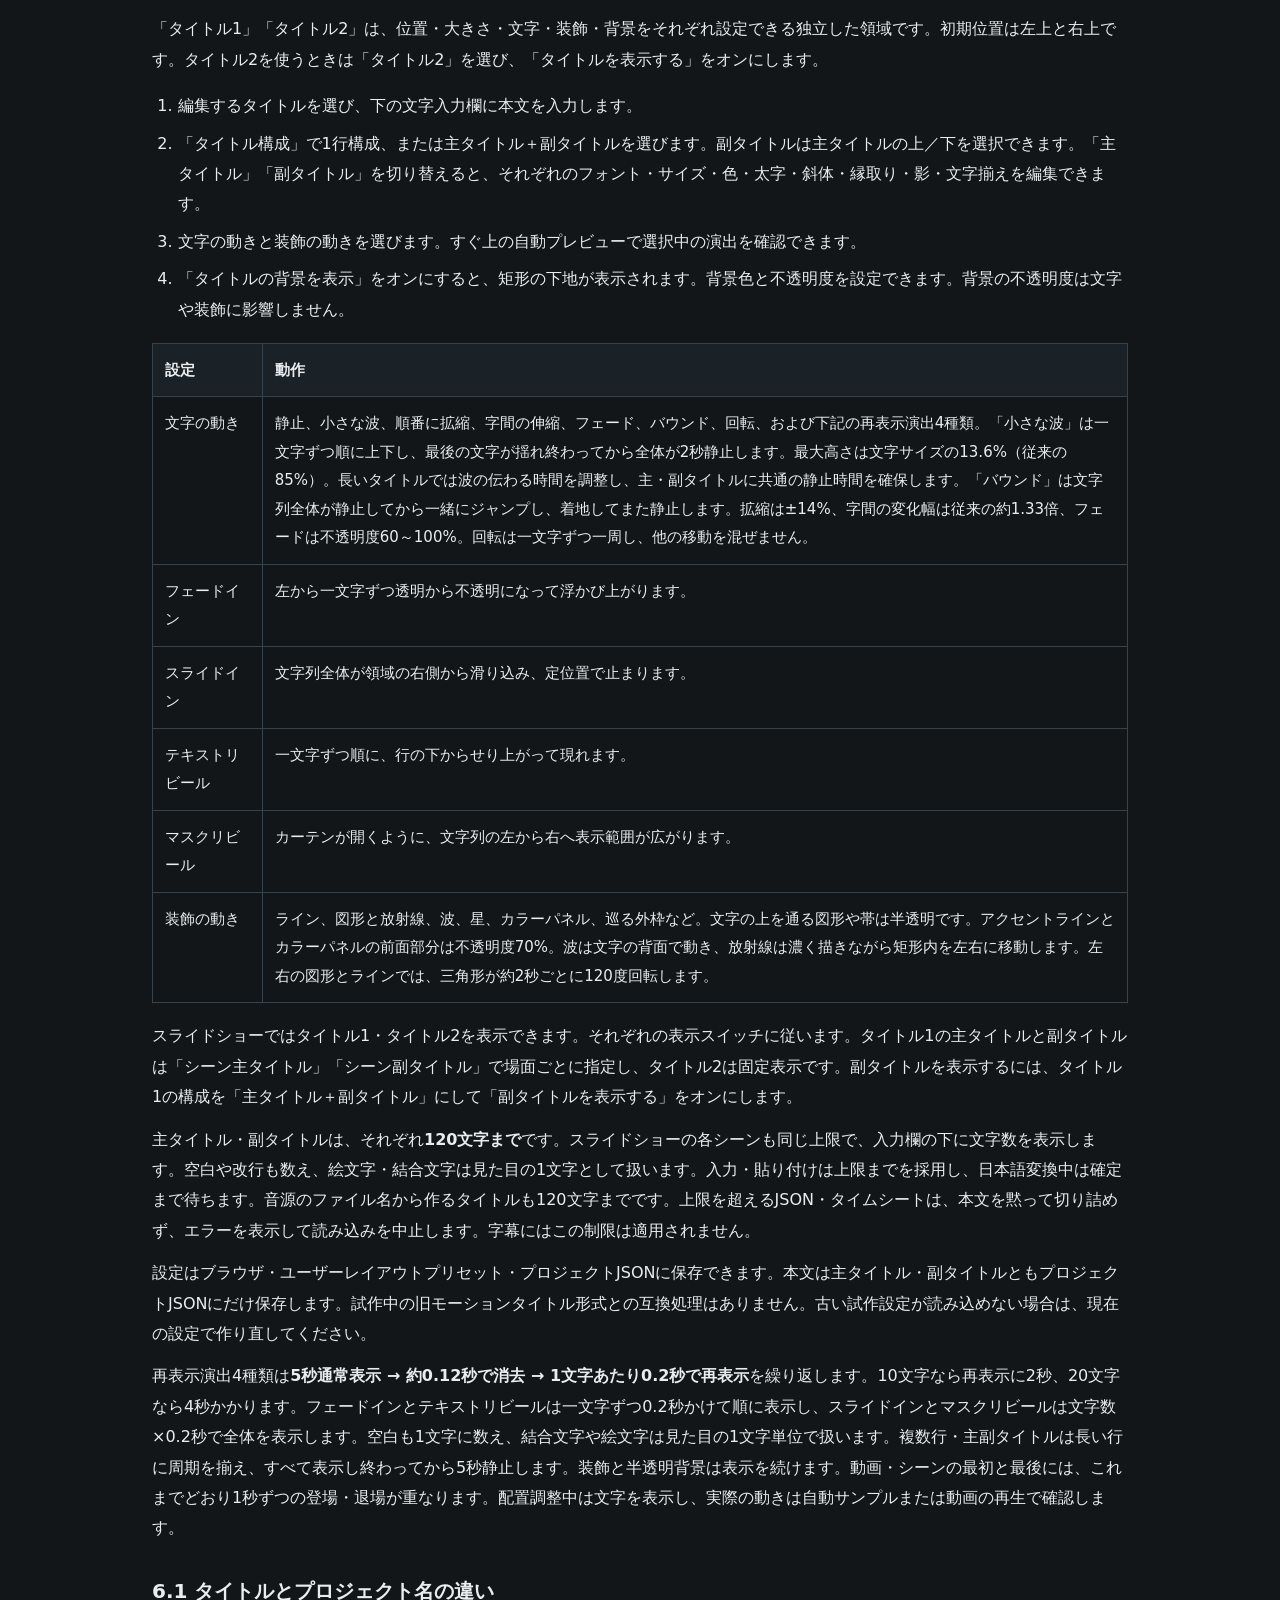
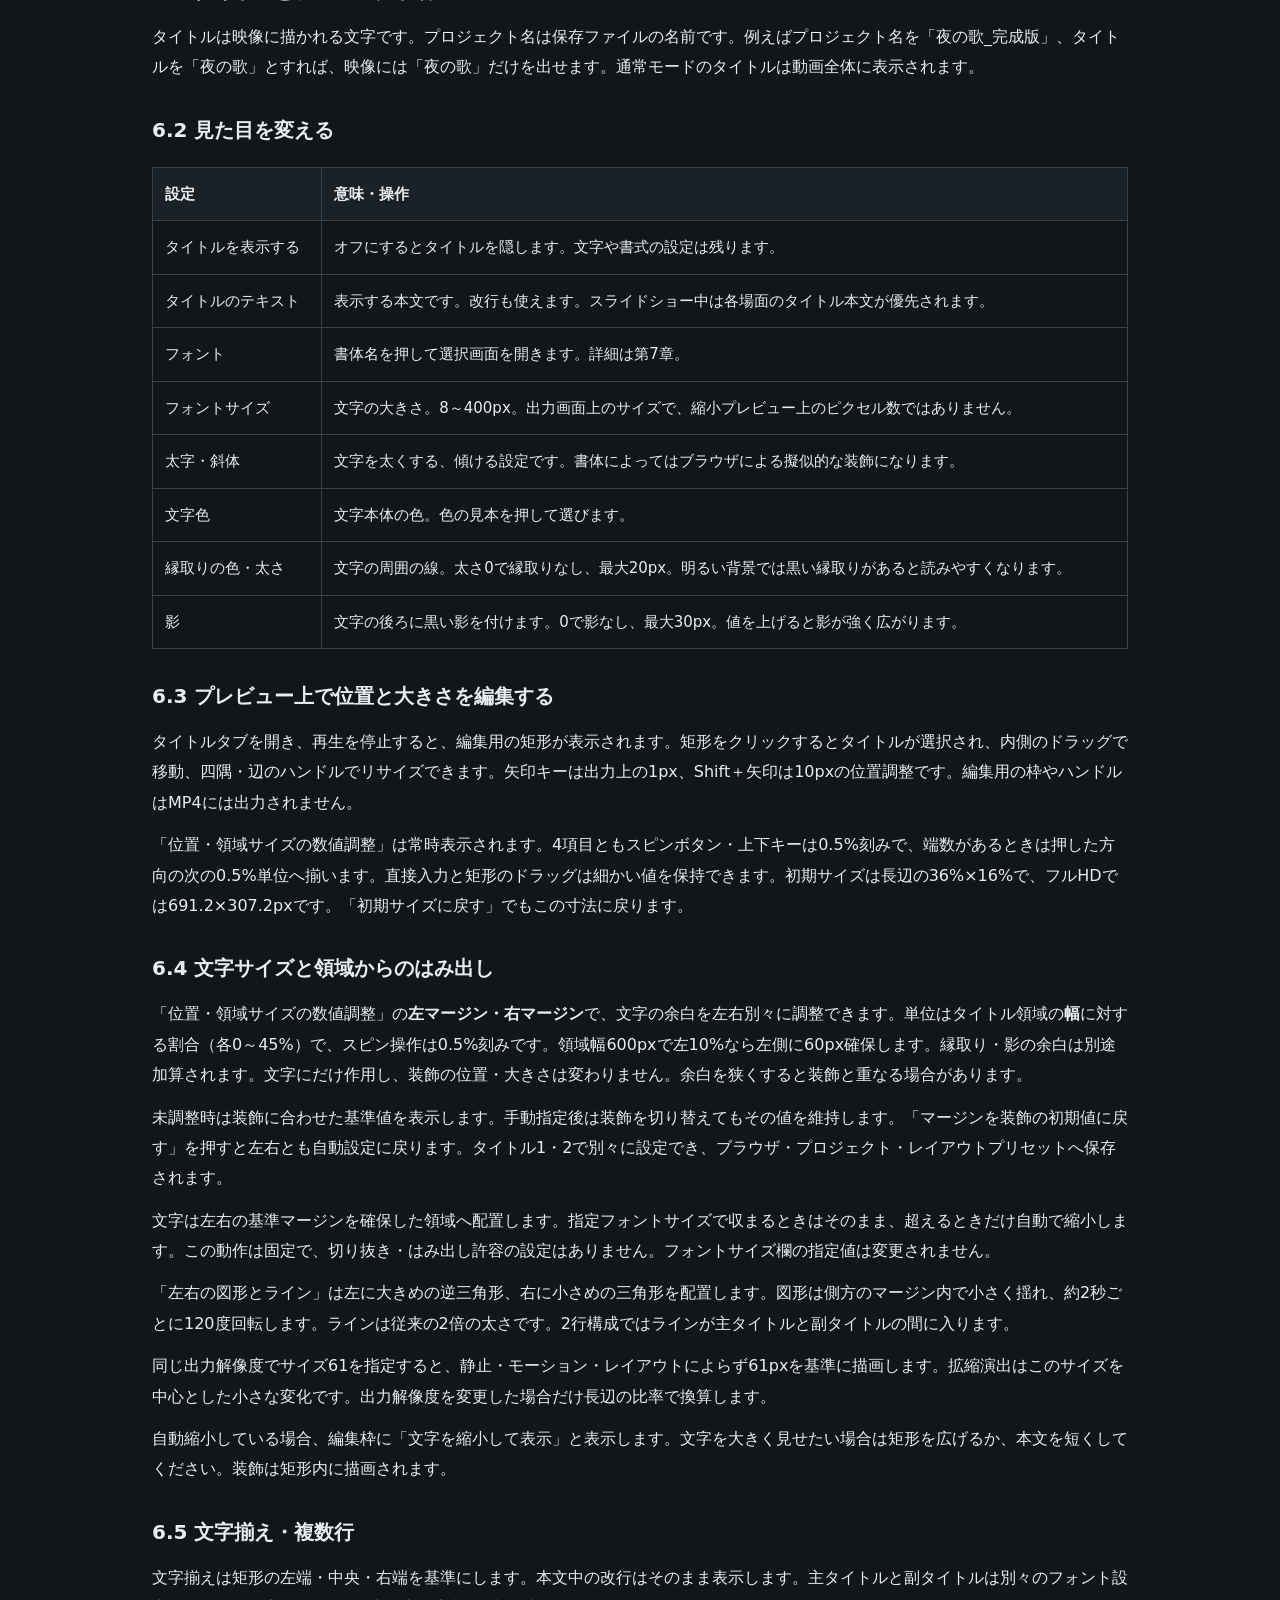
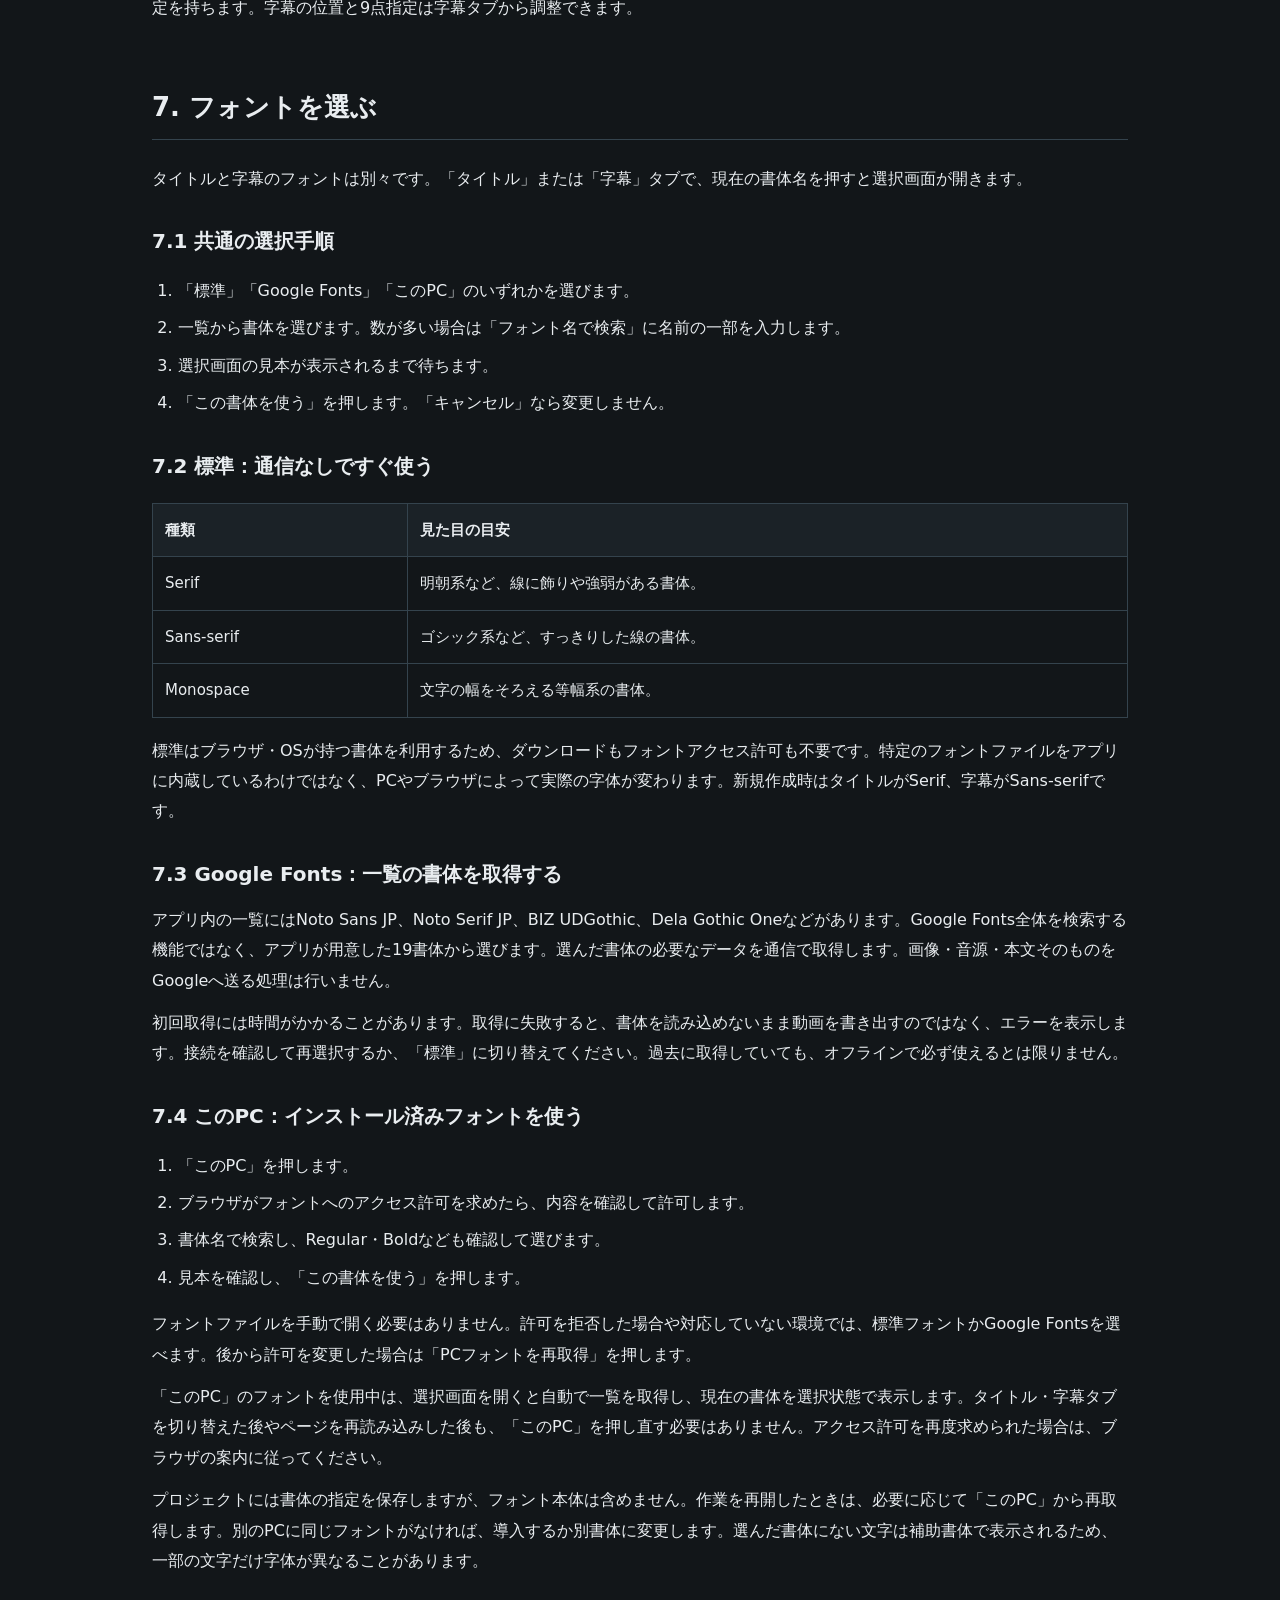
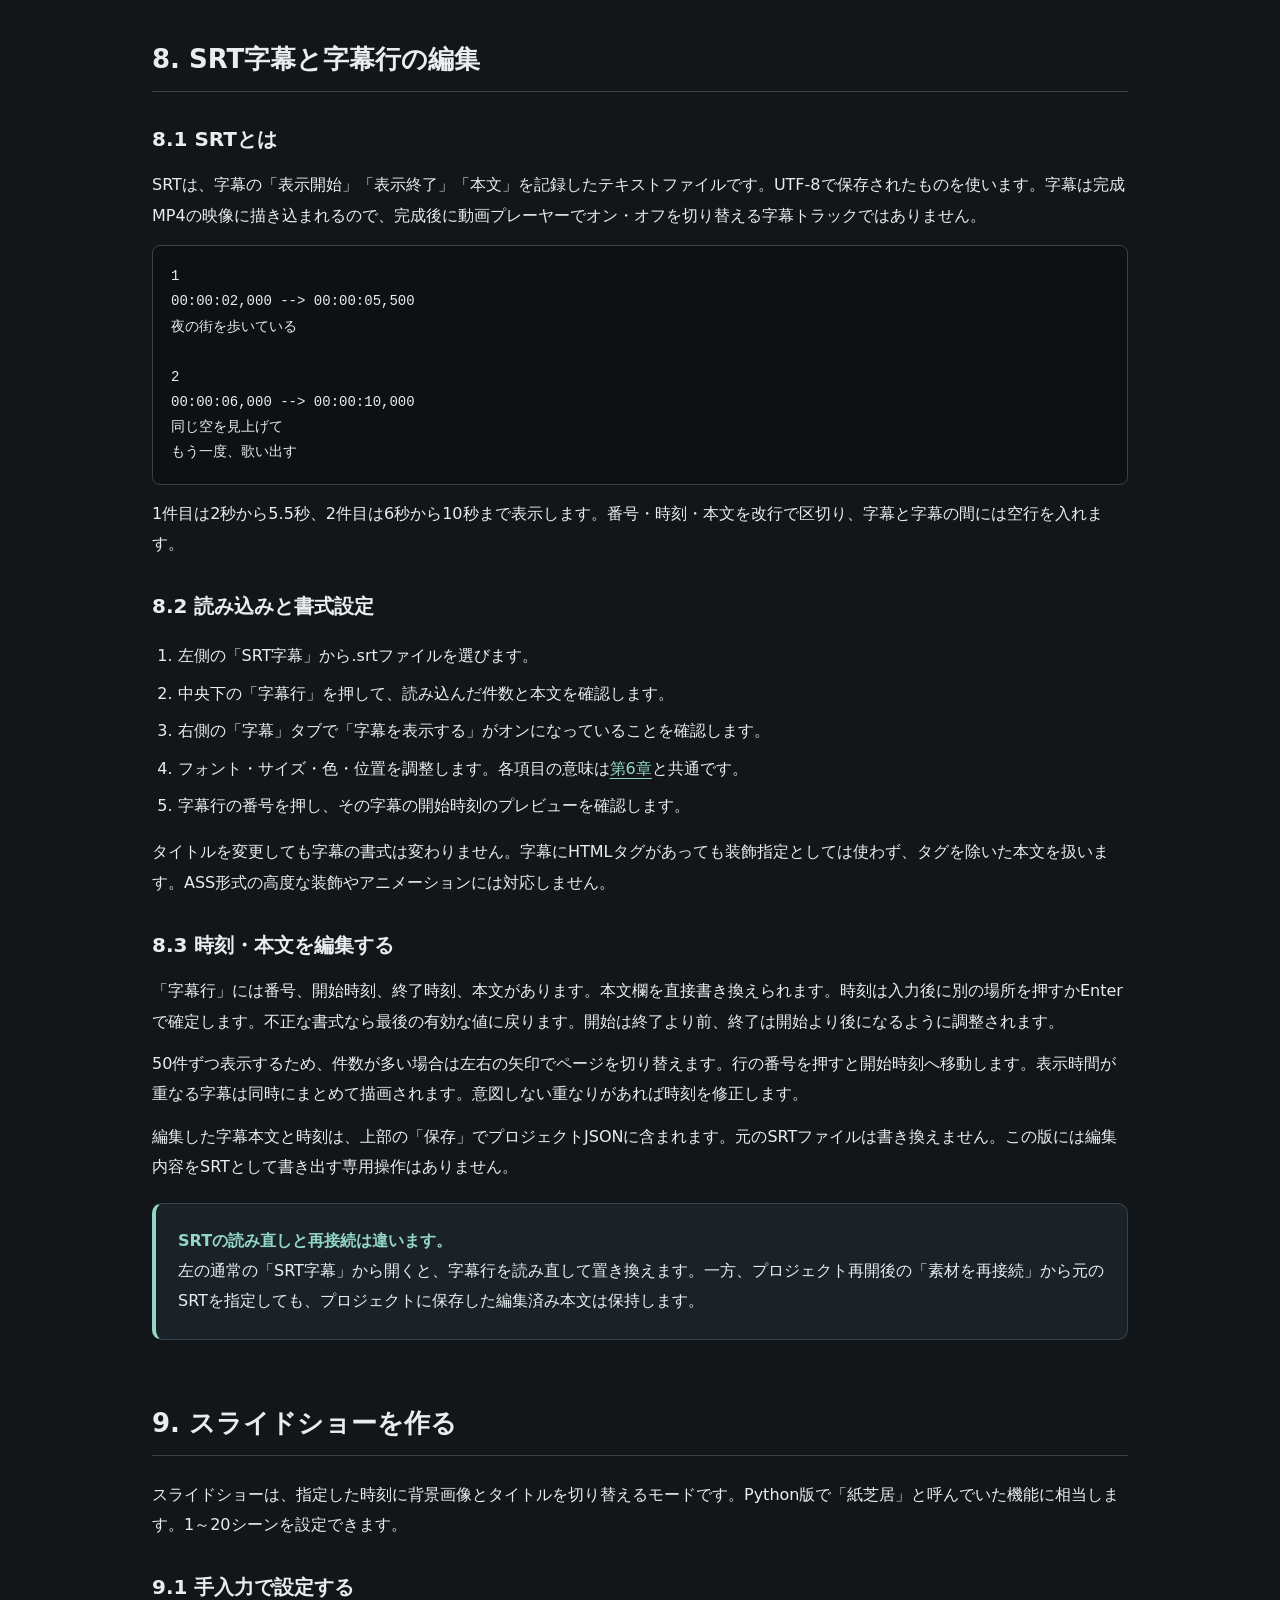
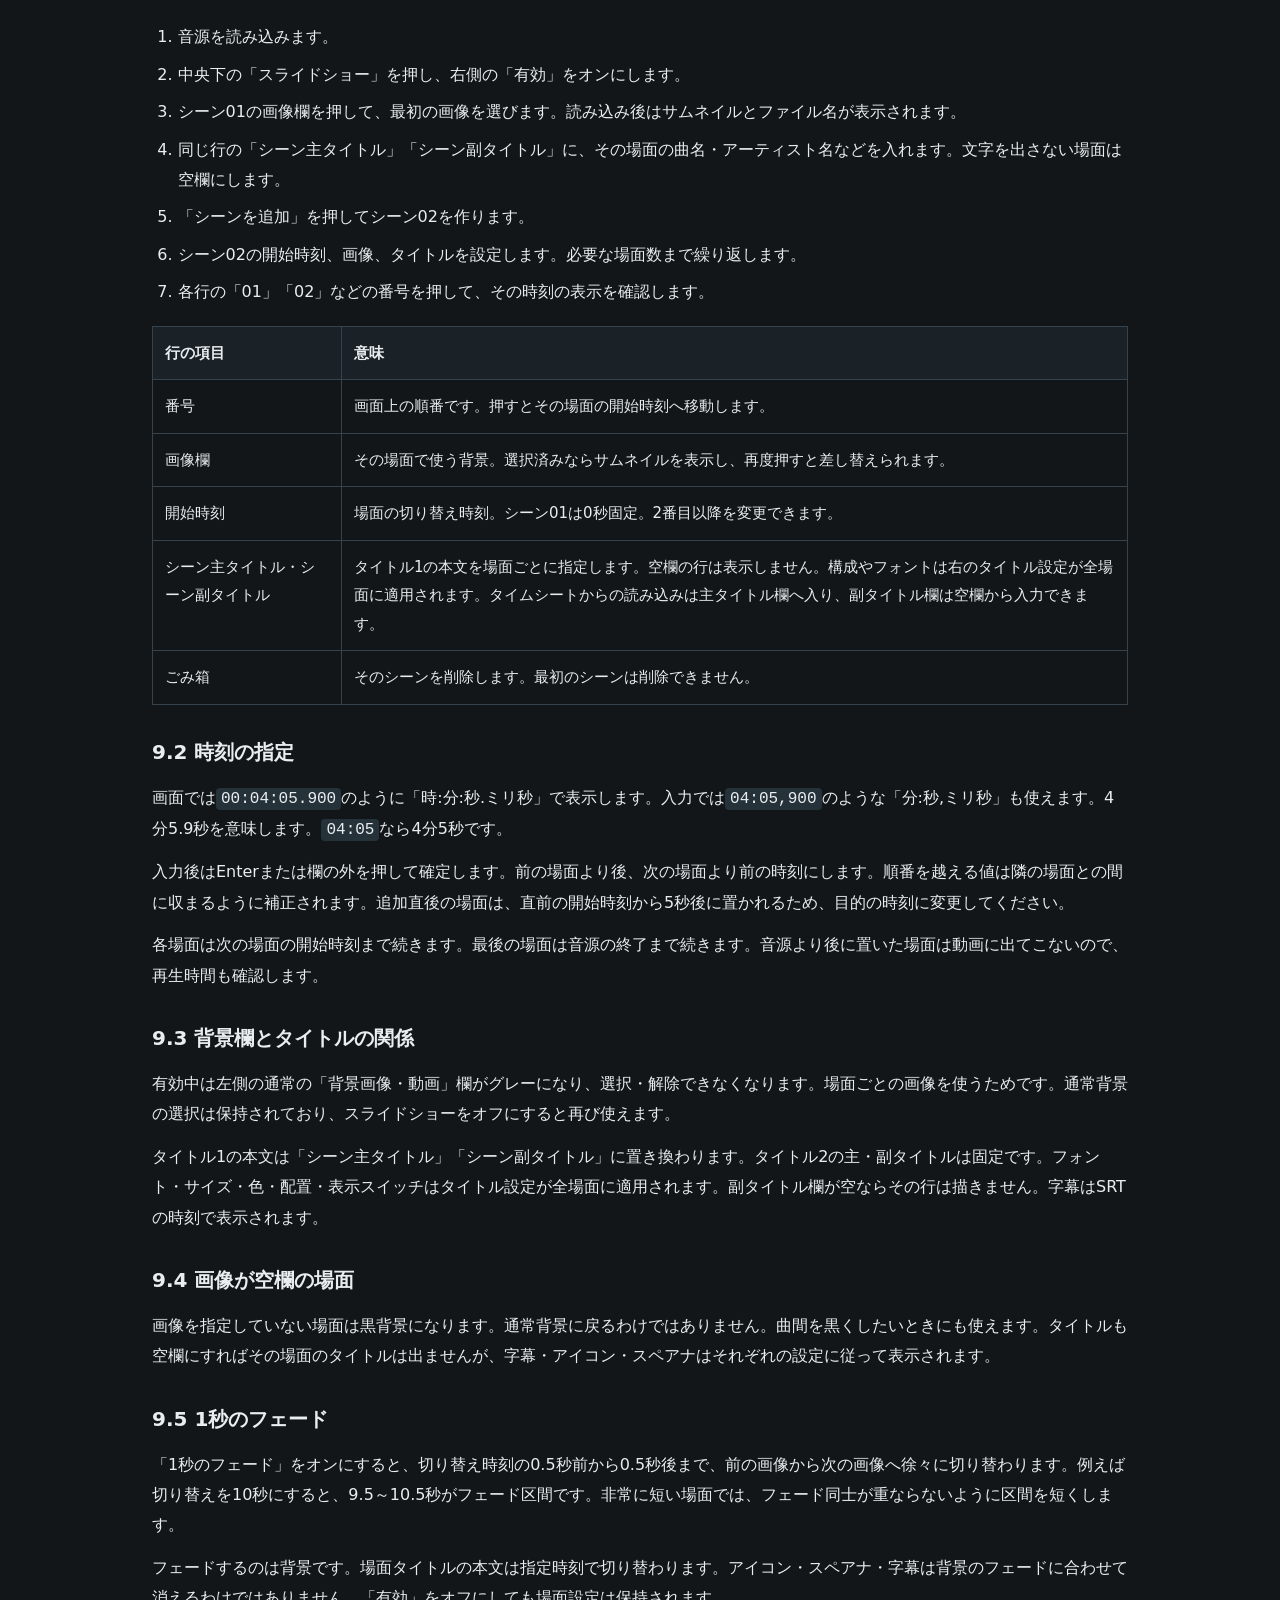
==== commit 14f4c755: "v1.1.1 uploaded. video is now available for bg." ====
--- a/MANUAL.html
+++ b/MANUAL.html
@@ -4,7 +4,7 @@
 <meta charset="utf-8">
 <meta name="viewport" content="width=device-width, initial-scale=1">
 <link rel="icon" href="data:,">
-<title>SSVC Web 1.1.0 詳細ユーザーガイド</title>
+<title>SSVC Web 1.1.1 詳細ユーザーガイド</title>
 <style>
 :root{color-scheme:dark;--bg:#121619;--panel:#1b2227;--text:#e9edf0;--muted:#b0bec8;--line:#34434d;--accent:#92d6c8}
 *{box-sizing:border-box}html{scroll-padding-top:24px}body{margin:0;background:var(--bg);color:var(--text);font:16px/1.9 system-ui,"Yu Gothic",sans-serif}a{color:var(--accent);text-underline-offset:4px}a:hover{color:#fff}header,main,footer{max-width:1040px;margin:auto;padding:32px}header{padding-top:64px}header .tag{color:var(--accent);font-size:13px;letter-spacing:.1em}h1{font-size:clamp(28px,5vw,44px);line-height:1.4;margin:14px 0}h2{font-size:26px;line-height:1.5;border-bottom:1px solid var(--line);padding-bottom:12px;margin:0 0 24px}h3{font-size:20px;margin:28px 0 10px}h4{font-size:17px;margin-bottom:8px}p{margin:12px 0}section{margin:0 0 64px;scroll-margin-top:24px}.lead{color:var(--muted);max-width:780px}nav,.note,.example,.map{background:var(--panel);border:1px solid var(--line);border-radius:10px;padding:22px;margin:20px 0}nav ol{columns:2;column-gap:40px;margin-bottom:0}nav li{break-inside:avoid;margin:5px 0}.note{border-left:4px solid var(--accent)}.note strong{color:var(--accent)}ol,ul{padding-left:1.6em}li{margin:7px 0}li p{margin:5px 0}table{width:100%;border-collapse:collapse;margin:18px 0;font-size:15px;overflow-wrap:anywhere}th,td{text-align:left;vertical-align:top;padding:12px;border:1px solid var(--line)}th{background:var(--panel)}td:first-child{min-width:100px}code,kbd{font-family:Consolas,monospace;background:#26323a;border-radius:4px;padding:2px 5px;overflow-wrap:anywhere}pre{background:#0d1114;border:1px solid var(--line);padding:18px;border-radius:8px;white-space:pre-wrap;overflow-wrap:anywhere;font:14px/1.8 Consolas,monospace}pre code{background:none;padding:0}small,.muted{color:var(--muted)}.map{display:grid;grid-template-columns:1fr 2fr 1fr;gap:10px;text-align:center;font-size:14px}.map div{border:1px solid var(--line);padding:16px 8px;border-radius:6px}.map .wide{grid-column:1/-1}.map .center{grid-column:2}.map .right{grid-column:3;grid-row:2/4}.map .left{grid-column:1;grid-row:2/4}.back{font-size:14px}footer{border-top:1px solid var(--line);color:var(--muted)}@media(max-width:640px){header,main,footer{padding:22px 16px}header{padding-top:36px}nav ol{columns:1}table{font-size:13px}th,td{padding:8px}td:first-child{min-width:0}h2{font-size:23px}.map{grid-template-columns:1fr;font-size:14px}.map div,.map .center,.map .right,.map .left{grid-column:1;grid-row:auto}section{margin-bottom:44px}}@media print{:root{color-scheme:light;--bg:#fff;--panel:#f3f5f5;--text:#111;--muted:#444;--line:#bbb;--accent:#17695c}body{font-size:10pt;line-height:1.65}header,main,footer{max-width:none;padding:0}header{margin-bottom:24px}h1{font-size:26pt}h2{font-size:18pt;break-after:avoid}h3,h4{break-after:avoid}section{margin-bottom:28px}tr,.note,.example,pre{break-inside:avoid}a{color:#17695c}code,kbd{background:#eee}pre{background:#f8f8f8}.back{display:none}@page{size:A4;margin:18mm}}
@@ -14,7 +14,7 @@
 <header id="top">
 <div class="tag">SIMPLE VIDEO COMPOSER · WEB EDITION</div>
 <h1>SSVC Web<br>詳細ユーザーガイド</h1>
-<p class="lead">対象：Web版 1.1.0 ／ 更新：2026年10月16日<br>画像と音源を開くところから、字幕・スライドショー・スペアナの調整、完成動画の保存、翌日の作業再開までを説明します。</p>
+<p class="lead">対象：Web版 1.1.1 ／ 更新：2026年11月22日<br>画像と音源を開くところから、字幕・スライドショー・スペアナの調整、完成動画の保存、翌日の作業再開までを説明します。</p>
 <p>初めて使う方は、まず<strong>第2～4章</strong>を順に進めてください。各ボタンや設定の意味を知りたいときは、目次から該当する章へ移動できます。文中の「　」は日本語表示の画面上の名称です。</p>
 <div class="note"><strong>このガイドについて</strong><br>Python版のユーザーマニュアルを参考に、Web版の実際の機能に合わせて書き直しています。Python版のFFmpeg設定や画面構成はそのまま当てはまりません。このガイド自身はHTMLを直接開いて読めます。アプリの起動には公開URLまたは起動バッチを使います。</div>
 <nav aria-label="目次"><h2>目次</h2><ol>
@@ -56,7 +56,7 @@
 <h3>2.2 公開サイトで開く</h3>
 <ol><li>ChromeまたはEdgeで公開URLを開きます。</li><li>画面左上に「SSVC Web」、右側に編集タブが表示されたら準備完了です。</li><li>英語表示になっている場合は、画面上部の「日本語」を押します。</li></ol>
 <h3>2.3 Windowsでローカル起動する</h3>
-<ol><li><code>ssvc-web-1.1.0.zip</code>を右クリックして「すべて展開」します。ZIPを開いただけの状態からは起動しません。</li><li>Node.jsが未導入なら、<a href="https://nodejs.org/">Node.js公式サイト</a>から22.12以降をインストールします。</li><li>展開したフォルダーの<code>start-web.bat</code>をダブルクリックします。</li><li>起動ウィンドウが開き、ChromeまたはEdgeで<code>http://127.0.0.1:5178/</code>が表示されます。自動で開かない場合は、このURLをブラウザに入力します。</li></ol>
+<ol><li><code>ssvc-web-1.1.1.zip</code>を右クリックして「すべて展開」します。ZIPを開いただけの状態からは起動しません。</li><li>Node.jsが未導入なら、<a href="https://nodejs.org/">Node.js公式サイト</a>から22.12以降をインストールします。</li><li>展開したフォルダーの<code>start-web.bat</code>をダブルクリックします。</li><li>起動ウィンドウが開き、ChromeまたはEdgeで<code>http://127.0.0.1:5178/</code>が表示されます。自動で開かない場合は、このURLをブラウザに入力します。</li></ol>
 <p>このURLは自分のPC内のアプリを開くためのものです。起動ウィンドウが動かす小さなローカルサーバーが、ブラウザにアプリのファイルを渡します。素材を外部へ送るためのサーバーではありません。アプリの<code>index.html</code>を直接ダブルクリックする方法は使用しません。</p>
 <p>配布フォルダーの<code>assets</code>や<code>scripts</code>を移動・削除すると起動できません。フォルダー全体を一緒に保管してください。標準フォントを使用するローカル実行は通信なしでも使えます。Google Fontsを取得するときは通信が必要です。</p>
 <h3>2.4 終了する</h3>
@@ -75,15 +75,17 @@
 
 <section id="first-video"><h2>4. 最初の動画を作る</h2>
 <p>まずは背景画像1枚と音源1本で作ります。字幕やスペアナは後から追加できます。</p>
-<ol><li><strong>画像と音源を用意します。</strong><br>例えば<code>background.jpg</code>と<code>song.wav</code>を、分かりやすい同じフォルダーに置きます。横長動画なら、横長の画像を使うと端が切れにくくなります。</li><li><strong>背景を開きます。</strong><br>左側の「背景画像」内の「ファイルを選択」を押し、画像を選びます。中央に画像が表示されることを確認します。</li><li><strong>音源を開きます。</strong><br>左側の「音源」からファイルを選びます。読み込み後に音源の長さが表示され、再生と書き出しを操作できるようになります。長い音源は解析に時間がかかることがあります。</li><li><strong>出力サイズを選びます。</strong><br>右側の「出力」タブを押し、「出力プリセット」から「720p · 30 fps」を選びます。最初の動作確認用に小さめの出力で試せます。通常のフルHD動画には「1080p · 30 fps」を使えます。</li><li><strong>タイトルを書きます。</strong><br>右側の「タイトル」タブを押し、「タイトルのテキスト」に曲名などを入力します。音源のファイル名が自動で入っている場合は書き換えます。文字を出さないときは「タイトルを表示する」をオフにします。</li><li><strong>再生して見ます。</strong><br>中央の再生ボタンを押します。音が出ること、タイトルが画像の上に読める大きさで表示されることを確認します。調整するときは一時停止できます。</li><li><strong>作業設定を保存します。</strong><br>上部のプロジェクト名を、例えば「はじめての動画」に変更して「保存」を押します。<code>はじめての動画.ssvc.json</code>がダウンロードされます。</li><li><strong>MP4を作ります。</strong><br>右上の「MP4を書き出す」を押します。保存先の画面が出たら場所とファイル名を選びます。出ない場合は、完成後に「MP4を保存」を押します。</li><li><strong>完成ファイルを確認します。</strong><br>保存したMP4を動画プレーヤーで開き、音・映像・文字を確認します。動画を他の人に渡すときは、このMP4を使います。</li></ol>
+<ol><li><strong>画像と音源を用意します。</strong><br>例えば<code>background.jpg</code>と<code>song.wav</code>を、分かりやすい同じフォルダーに置きます。横長動画なら、横長の画像を使うと端が切れにくくなります。</li><li><strong>背景を開きます。</strong><br>左側の「背景画像・動画」内の「ファイルを選択」を押し、画像を選びます。中央に画像が表示されることを確認します。</li><li><strong>音源を開きます。</strong><br>左側の「音源」からファイルを選びます。読み込み後に音源の長さが表示され、再生と書き出しを操作できるようになります。長い音源は解析に時間がかかることがあります。</li><li><strong>出力サイズを選びます。</strong><br>右側の「出力」タブを押し、「出力プリセット」から「720p · 30 fps」を選びます。最初の動作確認用に小さめの出力で試せます。通常のフルHD動画には「1080p · 30 fps」を使えます。</li><li><strong>タイトルを書きます。</strong><br>右側の「タイトル」タブを押し、「タイトルのテキスト」に曲名などを入力します。音源のファイル名が自動で入っている場合は書き換えます。文字を出さないときは「タイトルを表示する」をオフにします。</li><li><strong>再生して見ます。</strong><br>中央の再生ボタンを押します。音が出ること、タイトルが画像の上に読める大きさで表示されることを確認します。調整するときは一時停止できます。</li><li><strong>作業設定を保存します。</strong><br>上部のプロジェクト名を、例えば「はじめての動画」に変更して「保存」を押します。<code>はじめての動画.ssvc.json</code>がダウンロードされます。</li><li><strong>MP4を作ります。</strong><br>右上の「MP4を書き出す」を押します。保存先の画面が出たら場所とファイル名を選びます。出ない場合は、完成後に「MP4を保存」を押します。</li><li><strong>完成ファイルを確認します。</strong><br>保存したMP4を動画プレーヤーで開き、音・映像・文字を確認します。動画を他の人に渡すときは、このMP4を使います。</li></ol>
 <div class="note"><strong>初回はFull Size Spectrumの設定で起動します。</strong><br>タイトル・字幕は標準フォント、スペアナは全画面です。前回の設定がこのブラウザにある場合は、その書式・配置・出力設定を優先して復元します。</div>
 </section>
 
 <section id="media"><h2>5. 素材を選ぶ・差し替える</h2>
 <h3>5.1 素材の役割と形式</h3>
-<table><thead><tr><th>画面の名称</th><th>役割</th><th>選択するもの</th></tr></thead><tbody><tr><td>背景画像</td><td>通常モードで動画全体に表示する背景</td><td>PNG・JPEG・WebP</td></tr><tr><td>音源</td><td>動画に入れる音声。出力時間の基準</td><td>WAV・MP3・M4A・MP4内の対応音声</td></tr><tr><td>SRT字幕</td><td>時刻に合わせて変わる歌詞・説明</td><td>UTF-8の.srtファイル</td></tr><tr><td>カラースペアナ</td><td>重ねたいスペアナ本体の映像。「フロント」とも呼びます</td><td>対応するMP4動画</td></tr><tr><td>マット</td><td>背景をどの程度残すかを示す補助映像</td><td>対応するMP4動画</td></tr><tr><td>アイコン1・2</td><td>画面の隅に置くロゴやジャケット</td><td>PNG・JPEG・WebP。透過PNG対応</td></tr><tr><td>スライドショーの画像</td><td>場面ごとに表示する背景</td><td>PNG・JPEG・WebP</td></tr></tbody></table>
+<table><thead><tr><th>画面の名称</th><th>役割</th><th>選択するもの</th></tr></thead><tbody><tr><td>背景画像・動画</td><td>通常モードで動画全体に表示する背景</td><td>PNG・JPEG・WebP・MP4</td></tr><tr><td>音源</td><td>動画に入れる音声。出力時間の基準</td><td>WAV・MP3・M4A・MP4内の対応音声</td></tr><tr><td>SRT字幕</td><td>時刻に合わせて変わる歌詞・説明</td><td>UTF-8の.srtファイル</td></tr><tr><td>カラースペアナ</td><td>重ねたいスペアナ本体の映像。「フロント」とも呼びます</td><td>対応するMP4動画</td></tr><tr><td>マット</td><td>背景をどの程度残すかを示す補助映像</td><td>対応するMP4動画</td></tr><tr><td>アイコン1・2</td><td>画面の隅に置くロゴやジャケット</td><td>PNG・JPEG・WebP。透過PNG対応</td></tr><tr><td>スライドショーの画像</td><td>場面ごとに表示する背景</td><td>PNG・JPEG・WebP</td></tr></tbody></table>
 <p>ファイル名の末尾がMP4やM4Aでも、中の映像・音声の形式がブラウザで扱えない場合は開けません。Web版はPython版のようにFFmpegが対応する全形式を読めるわけではありません。</p>
-<h3>5.2 背景画像の表示範囲</h3>
+<h3>5.2 背景画像・動画の表示範囲</h3>
+<p>通常の背景には画像のほかに<strong>MP4動画</strong>も選べます。動画を選ぶと「背景動画の再生」が表示されます。初期値は「繰り返し再生」で、動画が音源より短い場合は先頭へ戻ります。「最後のフレームで停止」を選ぶと、背景だけが最後の画面で静止し、音源・タイトル・字幕などは続きます。背景動画が長い場合は音源の終了で出力を終えます。背景動画に含まれる音声は使わないため、別途「音源」を選んでください。</p>
+<p>動画は先頭の映像から再生し、画像と同じく縦横比を保って画面を覆います。アイコン・スペアナ・タイトル・字幕はその上に重なります。再生方法はプロジェクトJSONとブラウザ設定に保存され、背景動画も「素材を再接続」で復元できます。スライドショーの各シーンは画像専用です。動画の繰り返し箇所にフェードはかからないため、継ぎ目を目立たなくしたい場合はループ用に作った動画を使います。</p>
 <p>背景は、出力画面全体を埋めるように縦横比を維持して拡大・縮小し、はみ出した部分を中央基準で切り取ります。例えば横長の1920×1080動画に正方形の画像を使うと、画像の上下が切れます。アイコン画像の表示方法はこれとは異なり、全体を枠内に収めます。</p>
 <p>顔・ロゴ・文字を端まで残したいときは、あらかじめ出力と同じ縦横比にした画像を用意します。背景の切り抜き位置を個別に動かす機能はありません。背景を選ばなければ黒背景として描画されます。</p>
 <h3>5.3 音源を開いたとき</h3>
@@ -91,11 +93,11 @@
 <h3>5.4 差し替えと解除</h3>
 <ol><li>差し替える素材のファイル名欄を押し、新しいファイルを選びます。</li><li>読み込みが終わったら、プレビューと表示されたファイル名を確認します。</li><li>不要な素材は、その欄の「×」で解除します。PC上の元ファイル自体は削除されません。</li></ol>
 <p>通常の「SRT字幕」から新しいSRTを読み込むと、現在の字幕行を置き換えます。編集中の内容を残したい場合は先にプロジェクトを保存してください。音源を解除すると、再生とMP4書き出しができなくなります。</p>
-<p>Web版は、選んだファイルと同じフォルダーからマットなどを自動探索しません。カラースペアナとマットはそれぞれ開きます。スライドショーが有効な間は、通常の背景画像欄を操作できません。</p>
+<p>Web版は、選んだファイルと同じフォルダーからマットなどを自動探索しません。カラースペアナとマットはそれぞれ開きます。スライドショーが有効な間は、通常の背景画像・動画欄を操作できません。</p>
 </section>
 
 <section id="title"><h2>6. タイトルと文字の配置</h2>
-<h3>独立した2つのタイトル（1.1.0）</h3>
+<h3>独立した2つのタイトル（1.1.1）</h3>
 <p>文字・装飾・半透明背景は<strong>登場1秒 → 表示 → 退場1秒</strong>で動きます。スライドショーに連動するタイトルは各場面の開始・終了に合わせます。タイトル1の主タイトル・副タイトルは場面ごとに切り替わり、一緒に登場・退場します。もう片方の固定タイトルは場面切り替えで消えず、動画全体の開始・終了に合わせます。2秒未満の場面では、1秒ずつの登場・退場が重なります。</p>
 <p>停止中のタイトルタブは<strong>配置調整用の完全表示</strong>です。再生するか他のタブに切り替えると実際の時刻の演出に戻ります。「タイトルを表示する」スイッチのすぐ下では、選択中の演出が登場1秒・表示6秒・退場1秒の周期で自動再生されます。再表示演出4種類は、文字の再表示が完了してから1秒静止し、その後退場する長さへ自動調整します。文字は「主タイトルサンプル」「副タイトルサンプル」で、選択中のフォント・領域サイズ・構成・背景設定を使います。再生ボタンやカード一覧はありません。</p>
 <p>左右に固定図形を置かない演出の基準マージンは領域高さの2.5%です。外枠の演出は8%、左右の図形とラインは左52%・右34%を確保します（いずれも領域の<strong>高さ</strong>に対する比率）。文字の縁取りと影の余白は別途加算します。左右の三角形は外側から回転しながら入り、ラインが伸び、表示中は小さく揺れ、退場時に外側へ戻ります。</p>
@@ -145,6 +147,7 @@
 <h3>7.4 このPC：インストール済みフォントを使う</h3>
 <ol><li>「このPC」を押します。</li><li>ブラウザがフォントへのアクセス許可を求めたら、内容を確認して許可します。</li><li>書体名で検索し、Regular・Boldなども確認して選びます。</li><li>見本を確認し、「この書体を使う」を押します。</li></ol>
 <p>フォントファイルを手動で開く必要はありません。許可を拒否した場合や対応していない環境では、標準フォントかGoogle Fontsを選べます。後から許可を変更した場合は「PCフォントを再取得」を押します。</p>
+<p>「このPC」のフォントを使用中は、選択画面を開くと自動で一覧を取得し、現在の書体を選択状態で表示します。タイトル・字幕タブを切り替えた後やページを再読み込みした後も、「このPC」を押し直す必要はありません。アクセス許可を再度求められた場合は、ブラウザの案内に従ってください。</p>
 <p>プロジェクトには書体の指定を保存しますが、フォント本体は含めません。作業を再開したときは、必要に応じて「このPC」から再取得します。別のPCに同じフォントがなければ、導入するか別書体に変更します。選んだ書体にない文字は補助書体で表示されるため、一部の文字だけ字体が異なることがあります。</p>
 </section>
 
@@ -180,7 +183,7 @@
 <p>入力後はEnterまたは欄の外を押して確定します。前の場面より後、次の場面より前の時刻にします。順番を越える値は隣の場面との間に収まるように補正されます。追加直後の場面は、直前の開始時刻から5秒後に置かれるため、目的の時刻に変更してください。</p>
 <p>各場面は次の場面の開始時刻まで続きます。最後の場面は音源の終了まで続きます。音源より後に置いた場面は動画に出てこないので、再生時間も確認します。</p>
 <h3>9.3 背景欄とタイトルの関係</h3>
-<p>有効中は左側の通常の「背景画像」欄がグレーになり、選択・解除できなくなります。場面ごとの画像を使うためです。通常背景の選択は保持されており、スライドショーをオフにすると再び使えます。</p>
+<p>有効中は左側の通常の「背景画像・動画」欄がグレーになり、選択・解除できなくなります。場面ごとの画像を使うためです。通常背景の選択は保持されており、スライドショーをオフにすると再び使えます。</p>
 <p>タイトル1の本文は「シーン主タイトル」「シーン副タイトル」に置き換わります。タイトル2の主・副タイトルは固定です。フォント・サイズ・色・配置・表示スイッチはタイトル設定が全場面に適用されます。副タイトル欄が空ならその行は描きません。字幕はSRTの時刻で表示されます。</p>
 <h3>9.4 画像が空欄の場面</h3>
 <p>画像を指定していない場面は黒背景になります。通常背景に戻るわけではありません。曲間を黒くしたいときにも使えます。タイトルも空欄にすればその場面のタイトルは出ませんが、字幕・アイコン・スペアナはそれぞれの設定に従って表示されます。</p>
@@ -358,7 +361,7 @@
 
 <section id="troubleshooting"><h2>19. 困ったときの対処</h2>
 <h3>19.1 起動・素材</h3>
-<table><thead><tr><th>症状</th><th>確認・対処</th></tr></thead><tbody><tr><td>start-web.batでNode.jsが必要と出る</td><td>Node.js 22.12以降を導入してください。導入直後なら起動ウィンドウを閉じてバッチを実行し直します。ZIPは先にすべて展開します。</td></tr><tr><td>ブラウザが自動で開かない</td><td>起動ウィンドウに表示されたURLをChromeまたはEdgeに入力します。エラーが出ている場合は先にその内容を確認します。</td></tr><tr><td>ポートがほかのアプリに使われている</td><td>先に起動したサーバーを確認します。別のSSVCならその停止操作を使います。必要なら展開先で<code>start-web.bat --port 5188</code>のように別ポートを指定します。ポートが変わるとプリセットの保存場所も別扱いになります。</td></tr><tr><td>画像や動画を読めない</td><td>指定形式と元ファイルが壊れていないか確認します。MP4という拡張子だけでは中のコーデックまで保証できません。別の対応素材で試し、元ファイル側とアプリ側を切り分けます。</td></tr><tr><td>背景画像欄がグレーになっている</td><td>スライドショーが有効なら正常です。場面の画像欄を使うか、「有効」をオフにします。</td></tr><tr><td>背景の上下・左右が切れる</td><td>出力と画像の縦横比が異なるためです。画像を出力と同じ比率に整えるか、出力サイズを見直します。</td></tr><tr><td>MP4を書き出すボタンを押せない</td><td>音源が読み込み済みか確認します。素材読み込み・書き出し中なら、処理終了を待ちます。</td></tr></tbody></table>
+<table><thead><tr><th>症状</th><th>確認・対処</th></tr></thead><tbody><tr><td>start-web.batでNode.jsが必要と出る</td><td>Node.js 22.12以降を導入してください。導入直後なら起動ウィンドウを閉じてバッチを実行し直します。ZIPは先にすべて展開します。</td></tr><tr><td>ブラウザが自動で開かない</td><td>起動ウィンドウに表示されたURLをChromeまたはEdgeに入力します。エラーが出ている場合は先にその内容を確認します。</td></tr><tr><td>ポートがほかのアプリに使われている</td><td>先に起動したサーバーを確認します。別のSSVCならその停止操作を使います。必要なら展開先で<code>start-web.bat --port 5188</code>のように別ポートを指定します。ポートが変わるとプリセットの保存場所も別扱いになります。</td></tr><tr><td>画像や動画を読めない</td><td>指定形式と元ファイルが壊れていないか確認します。MP4という拡張子だけでは中のコーデックまで保証できません。別の対応素材で試し、元ファイル側とアプリ側を切り分けます。</td></tr><tr><td>背景画像・動画欄がグレーになっている</td><td>スライドショーが有効なら正常です。場面の画像欄を使うか、「有効」をオフにします。</td></tr><tr><td>背景の上下・左右が切れる</td><td>出力と画像の縦横比が異なるためです。画像を出力と同じ比率に整えるか、出力サイズを見直します。</td></tr><tr><td>MP4を書き出すボタンを押せない</td><td>音源が読み込み済みか確認します。素材読み込み・書き出し中なら、処理終了を待ちます。</td></tr></tbody></table>
 <h3>19.2 文字・フォント・スライドショー</h3>
 <table><thead><tr><th>症状</th><th>確認・対処</th></tr></thead><tbody><tr><td>タイトルが変わらない</td><td>スライドショー中なら各シーンのタイトル欄を書き換えます。通常のタイトル本文欄は場面の本文より優先されません。</td></tr><tr><td>字幕が表示されない</td><td>SRTが読み込まれ、字幕表示がオンか確認します。再生時刻がその字幕の開始～終了の間か確認してください。音源より後の字幕は出ません。</td></tr><tr><td>文字が画面端で切れる</td><td>文字サイズを下げる、改行する、位置を中央寄りにする、文字揃えを見直します。複数行は設定した縦位置から上下に広がります。</td></tr><tr><td>PCによって標準フォントの見た目が違う</td><td>標準書体はOS・ブラウザが決めます。同じ見た目を狙う場合はGoogle Fontsで同じ書体を取得するか、同じPCフォントを用意します。</td></tr><tr><td>Google Fontsを取得できない</td><td>インターネット接続を確認して再選択します。通信できないときは標準書体へ切り替えます。タイトルと字幕の両方を確認します。</td></tr><tr><td>PCフォントが一覧に出ない</td><td>ブラウザの許可を確認し、「PCフォントを再取得」を押します。別PCには同じ書体が入っていない可能性があります。</td></tr><tr><td>スライドショーが黒背景になる</td><td>そのシーンの画像が未指定・未接続でないか確認します。通常背景を選択済みでも、スライドショーの空欄を補いません。</td></tr><tr><td>タイムシートを読めない</td><td>UTF-8、番号・時刻・タイトルの列、最初が0秒、時刻の重複なし、20シーン以内を確認します。エラーに行番号が出た場合はその行を確認します。</td></tr></tbody></table>
 <h3>19.3 スペアナ・保存・出力</h3>
@@ -378,6 +381,6 @@
 <p class="back"><a href="#top">目次に戻る</a></p>
 </section>
 </main>
-<footer><p>SSVC Web 1.1.0 詳細ユーザーガイド ／ 日本語版<br>ブラウザの検索（Ctrl＋F）で用語を探せます。印刷（Ctrl＋P）では白背景のレイアウトになります。外部フォント・画像・JavaScriptを必要とせず、このHTMLだけで読めます。</p></footer>
+<footer><p>SSVC Web 1.1.1 詳細ユーザーガイド ／ 日本語版<br>ブラウザの検索（Ctrl＋F）で用語を探せます。印刷（Ctrl＋P）では白背景のレイアウトになります。外部フォント・画像・JavaScriptを必要とせず、このHTMLだけで読めます。</p></footer>
 </body>
 </html>
